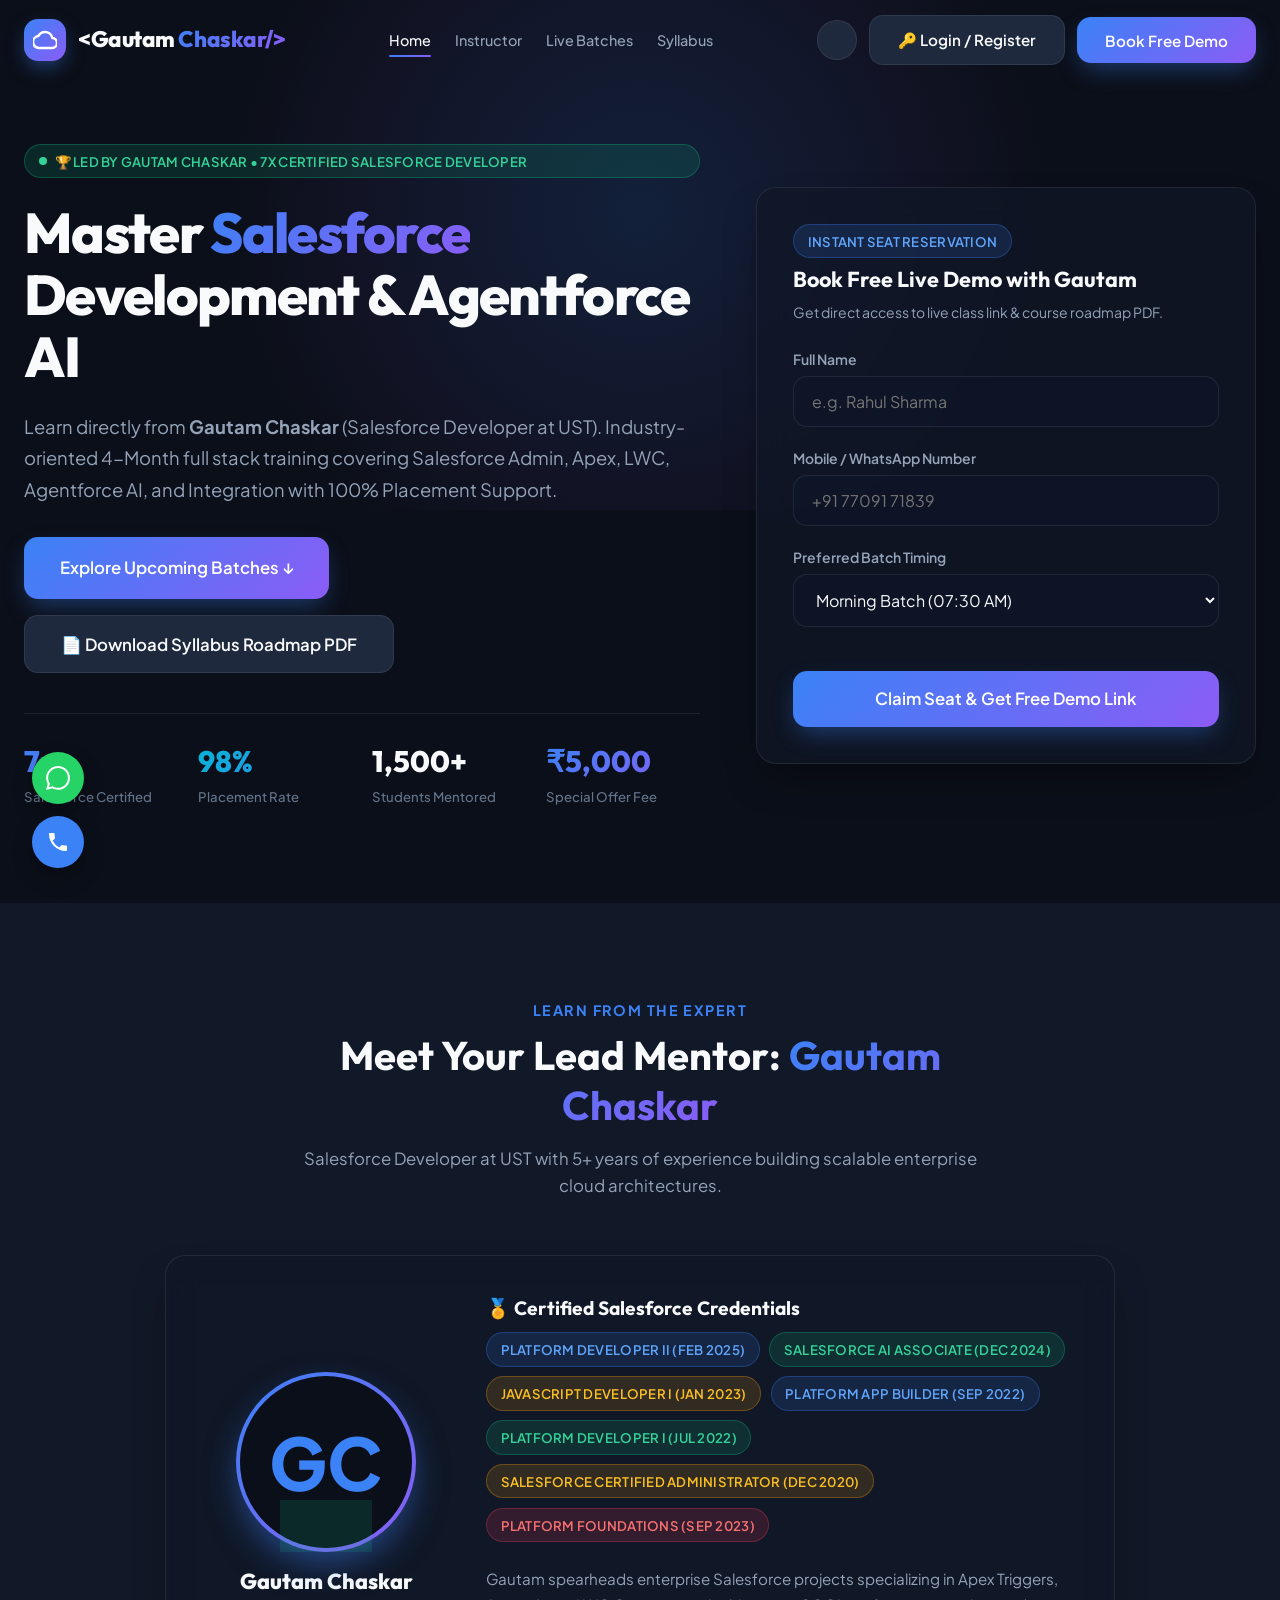
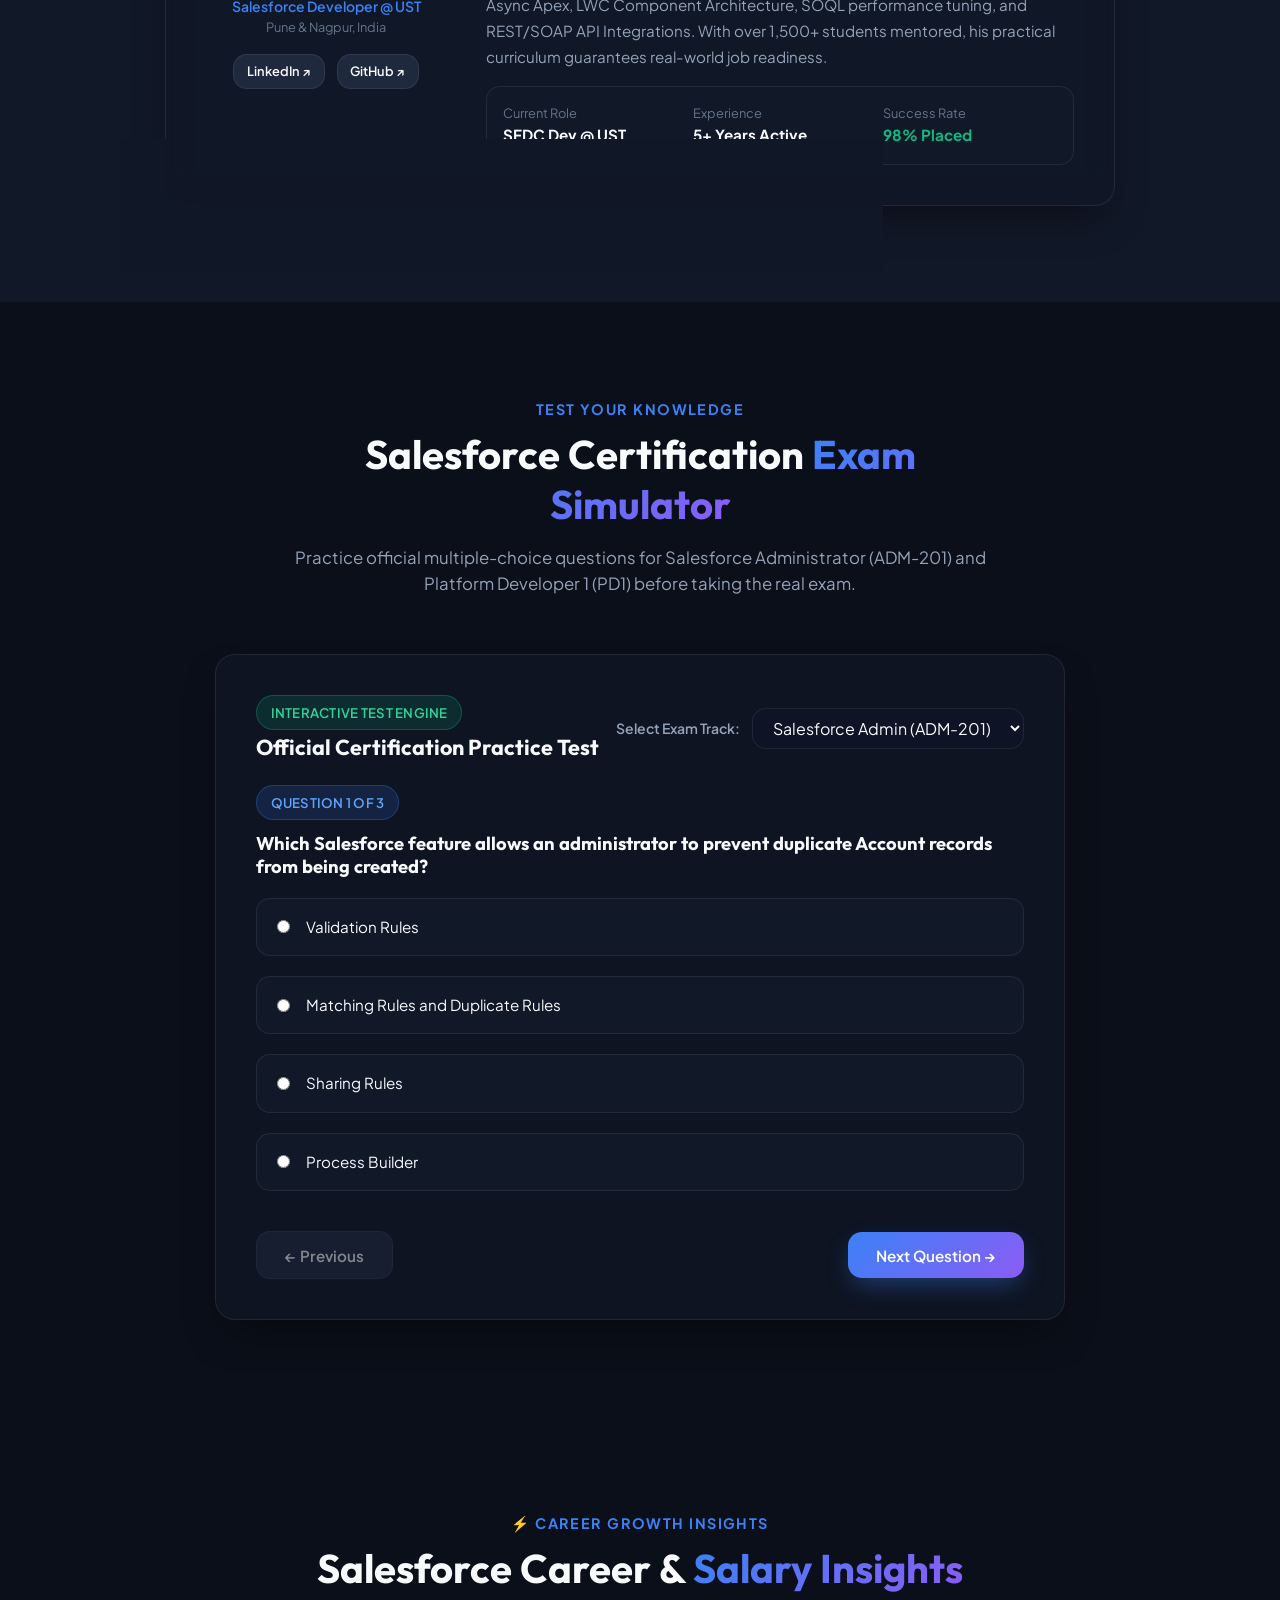
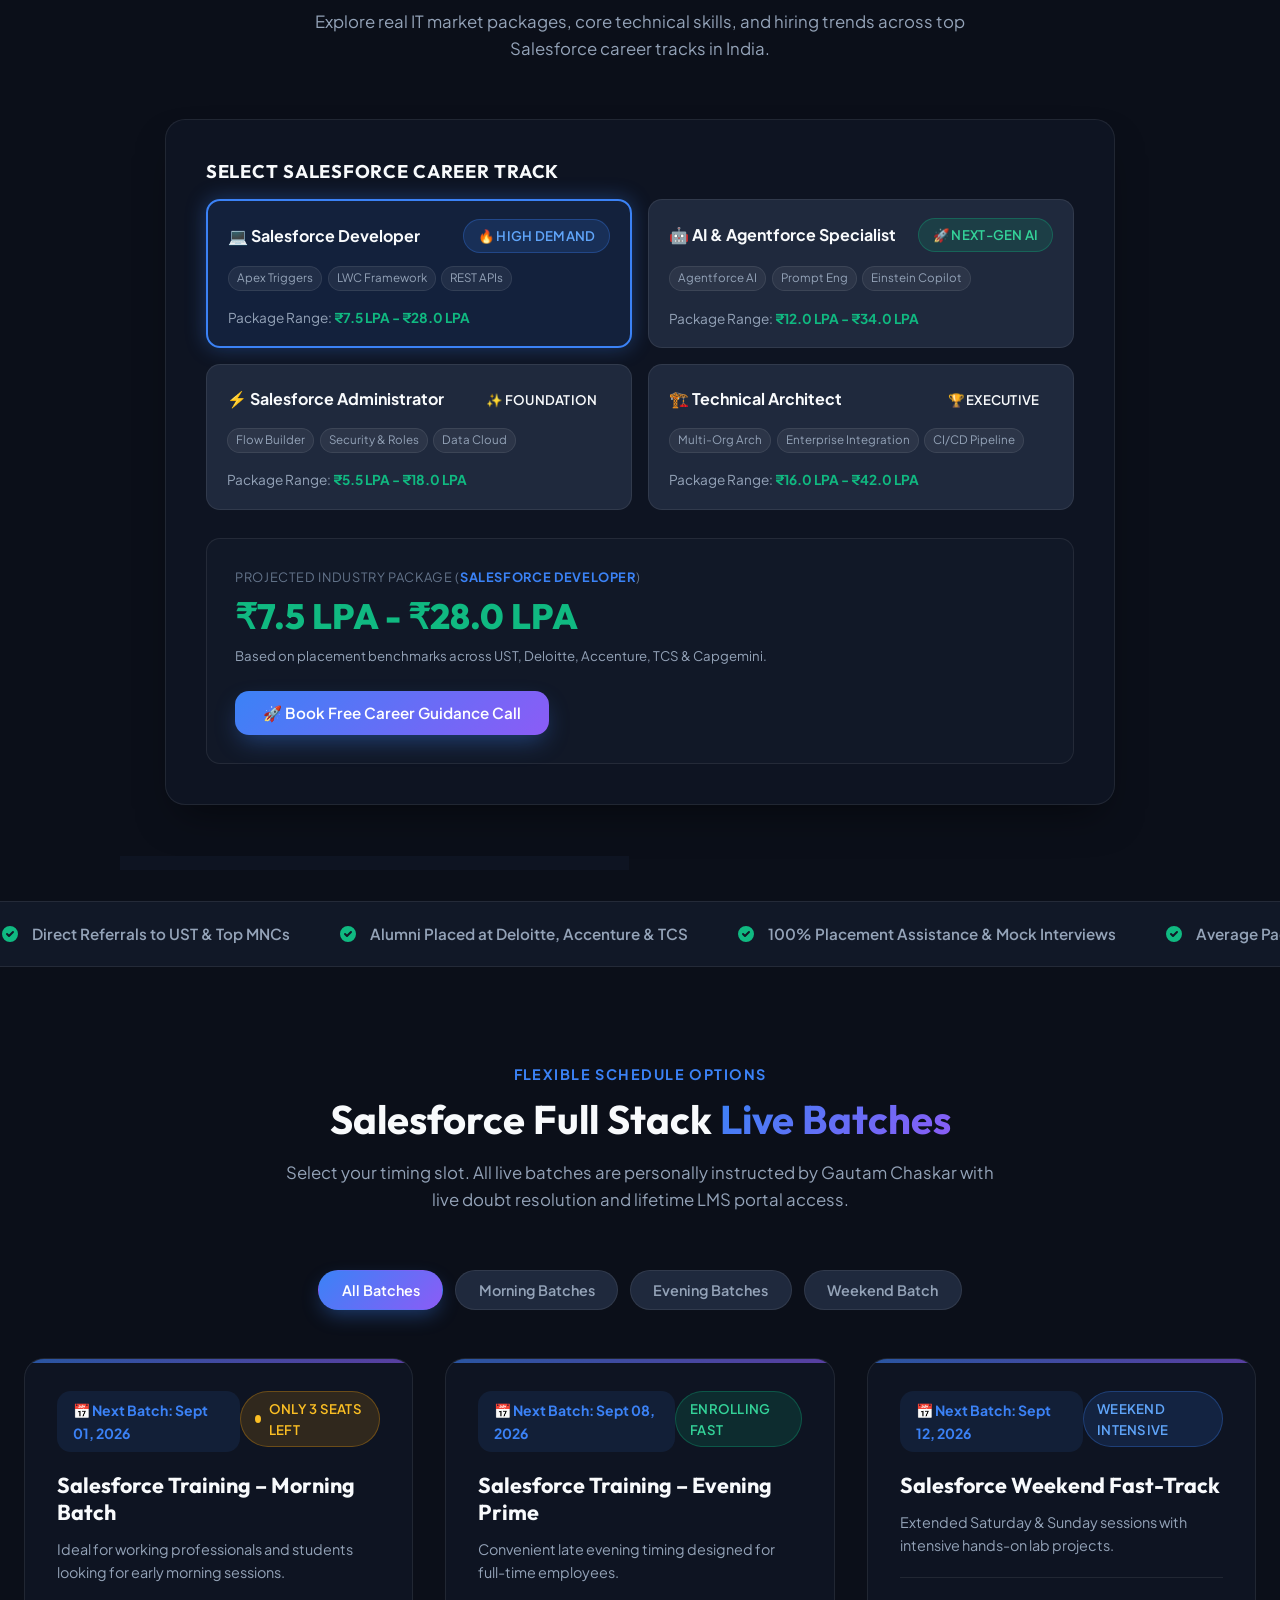
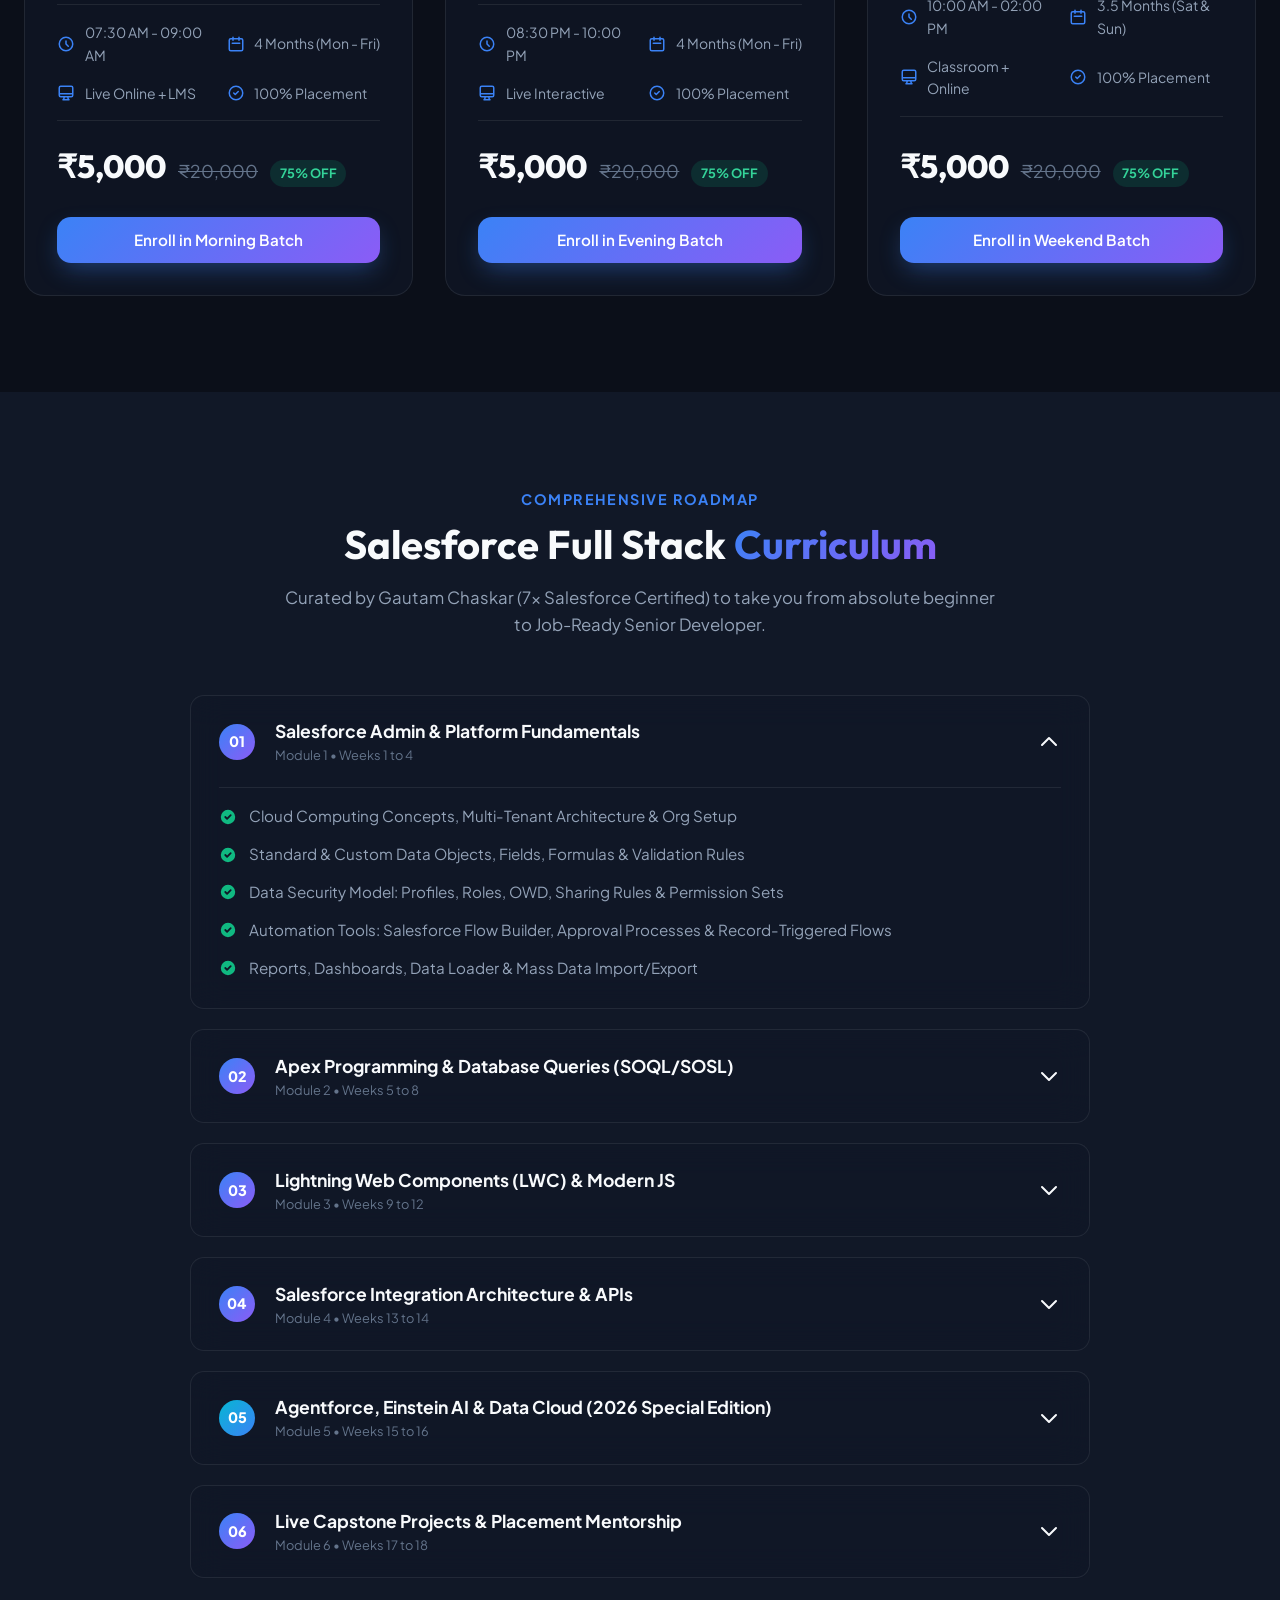
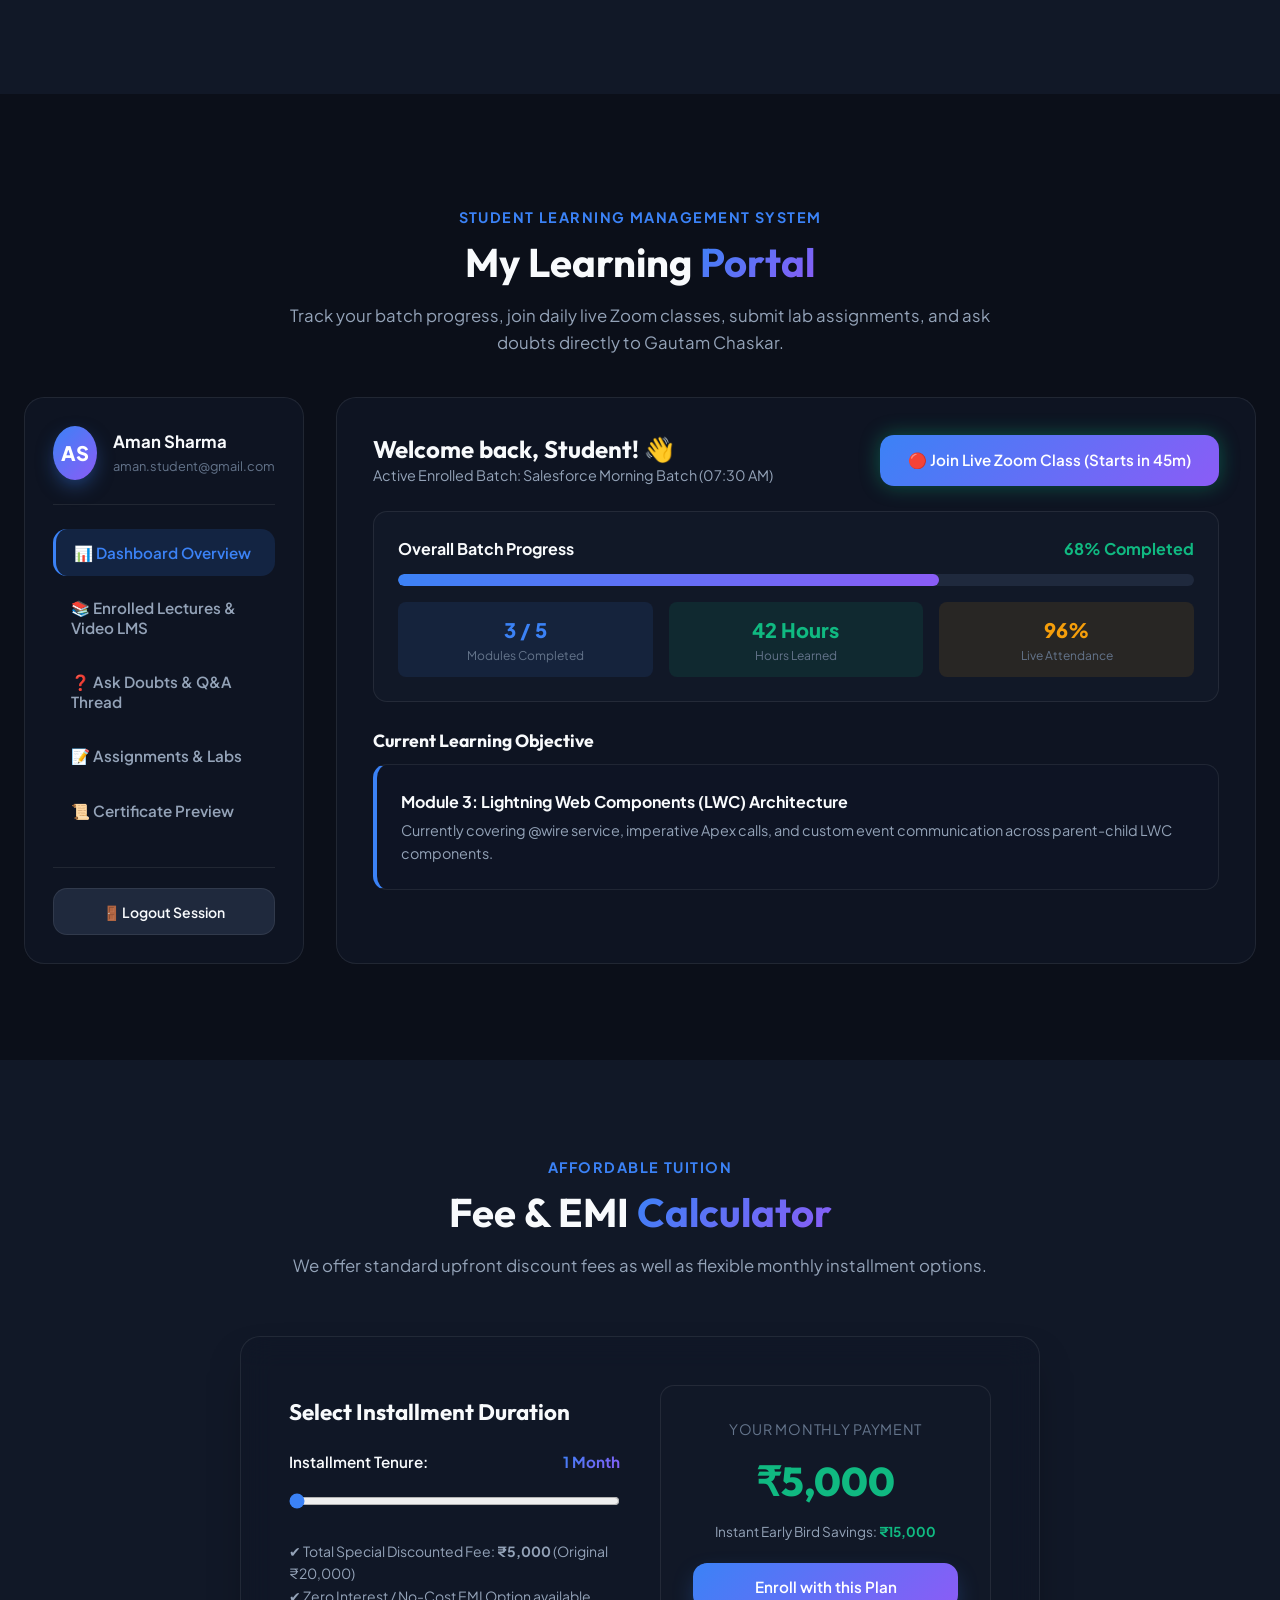
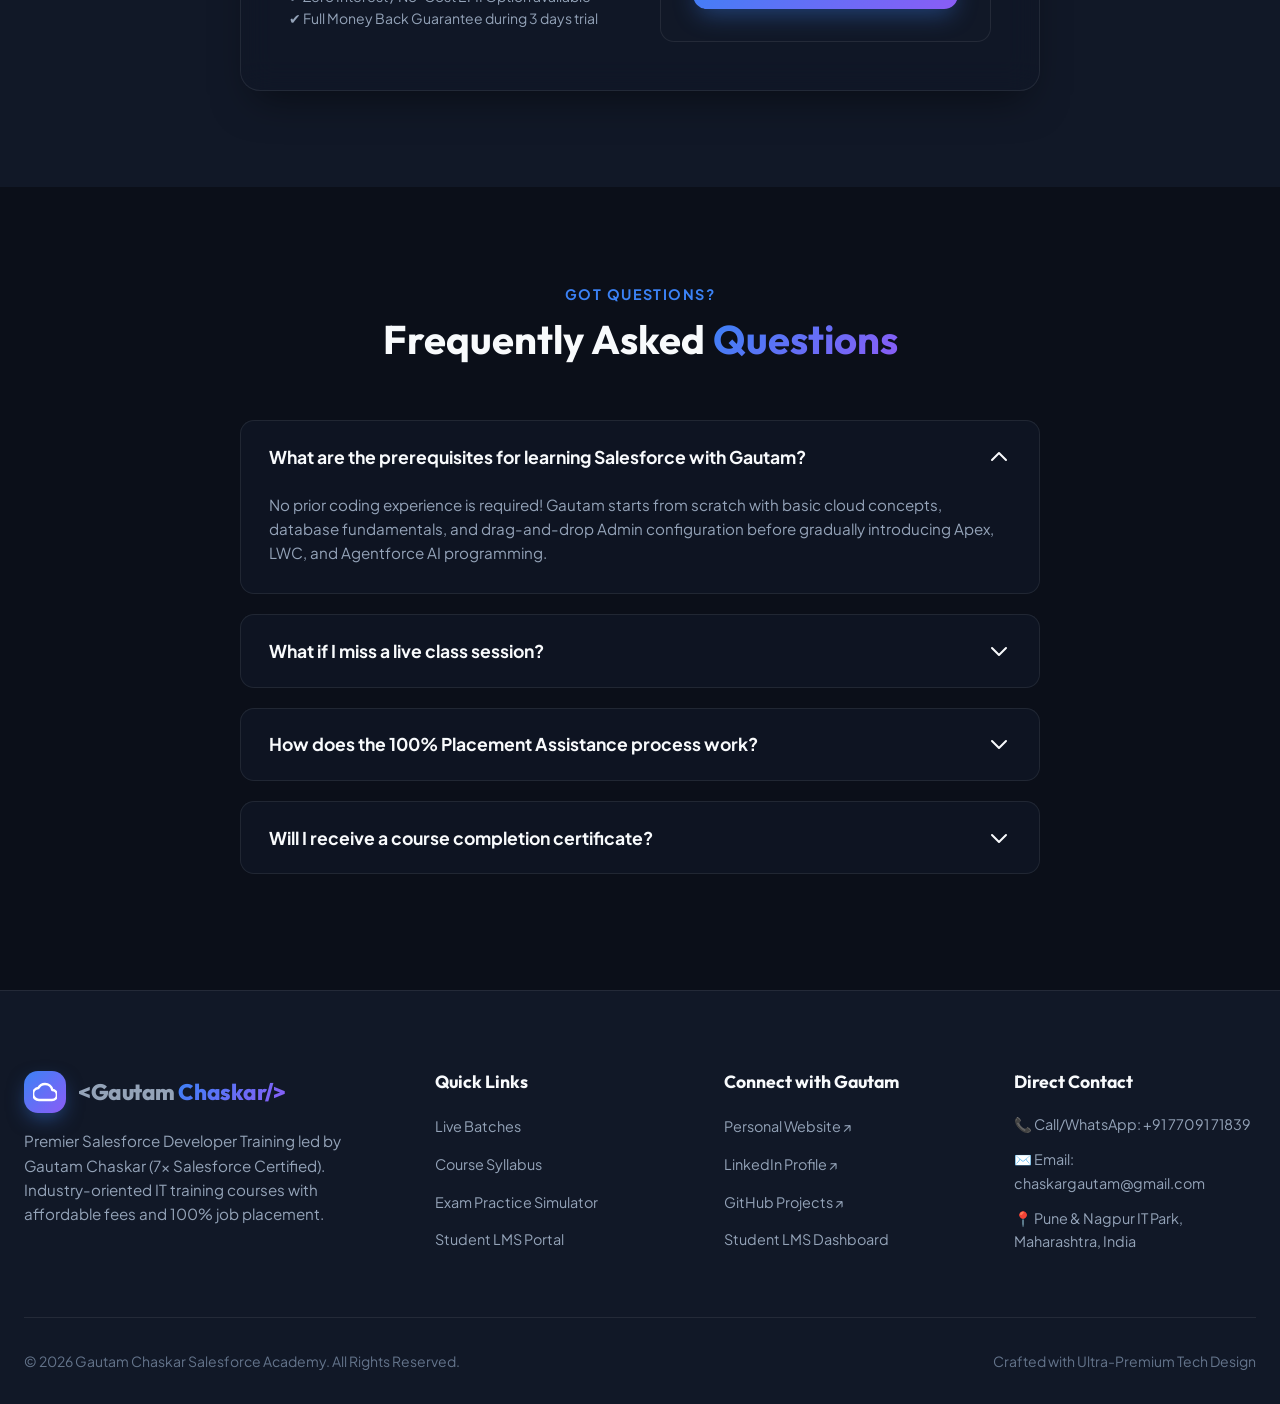
==== index.html @ 6dd235e1 "Refine Career Growth Insights section with technical skill pills and interactive package banner" ====
<!DOCTYPE html>
<html lang="en" data-theme="dark">
<head>
  <meta charset="UTF-8">
  <meta name="viewport" content="width=device-width, initial-scale=1.0">
  
  <!-- SEO Best Practices -->
  <title>Gautam Chaskar Salesforce Academy - 7x Certified Lead Developer Training</title>
  <meta name="description" content="Learn Salesforce Full-Stack Development from Gautam Chaskar, 7x Certified Salesforce Developer & Industry Architect. Live Online Batches in Admin, Apex, LWC, Agentforce AI & Integration with 100% Job Placement.">
  <meta name="keywords" content="Gautam Chaskar, Salesforce Developer, Salesforce Training, Platform Developer II, LWC, Apex, Agentforce, Salesforce AI, Student Portal, Exam Simulator">
  <meta name="author" content="Gautam Chaskar">
  
  <!-- Open Graph -->
  <meta property="og:title" content="Gautam Chaskar Salesforce Academy - 7x Certified Lead Developer Training">
  <meta property="og:description" content="Master Salesforce Admin, Apex, LWC, Agentforce AI & REST APIs under the direct mentorship of 7x Certified Salesforce Developer Gautam Chaskar. Includes Certification Exam Simulator & Code Playground.">
  <meta property="og:type" content="website">

  <!-- Favicon SVG -->
  <link rel="icon" type="image/svg+xml" href="data:image/svg+xml,<svg xmlns='http://www.w3.org/2000/svg' viewBox='0 0 24 24' fill='%2300A1E0'><path d='M19.35 10.04C18.67 6.59 15.64 4 12 4 9.11 4 6.6 5.64 5.35 8.04 2.34 8.36 0 10.91 0 14c0 3.31 2.69 6 6 6h13c2.76 0 5-2.24 5-5 0-2.64-2.05-4.78-4.65-4.96z'/></svg>">

  <!-- Master Stylesheet -->
  <link rel="stylesheet" href="style.css">
</head>
<body>

  <!-- ==========================================================================
       Header Navigation
       ========================================================================== -->
  <header class="navbar">
    <div class="container nav-container">
      <a href="#" class="logo">
        <div class="logo-icon">
          <svg fill="none" stroke="currentColor" viewBox="0 0 24 24" xmlns="http://www.w3.org/2000/svg">
            <path stroke-linecap="round" stroke-linejoin="round" stroke-width="2.5" d="M19.35 10.04C18.67 6.59 15.64 4 12 4 9.11 4 6.6 5.64 5.35 8.04 2.34 8.36 0 10.91 0 14c0 3.31 2.69 6 6 6h13c2.76 0 5-2.24 5-5 0-2.64-2.05-4.78-4.65-4.96z"></path>
          </svg>
        </div>
        <span>&lt;Gautam <span class="text-gradient">Chaskar/&gt;</span></span>
      </a>

      <ul class="nav-links">
        <li><a href="#hero" class="nav-link active">Home</a></li>
        <li><a href="#mentor" class="nav-link">Instructor</a></li>
        <li><a href="#batches" class="nav-link">Live Batches</a></li>
        <li><a href="#curriculum" class="nav-link">Syllabus</a></li>
      </ul>

      <div class="nav-actions">
        <button class="theme-toggle" id="themeToggle" aria-label="Toggle dark/light mode">
          <span id="themeIcon">
            <svg style="width:20px;height:20px" fill="none" stroke="currentColor" viewBox="0 0 24 24">
              <path stroke-linecap="round" stroke-linejoin="round" stroke-width="2" d="M20.354 15.354A9 9 0 018.646 3.646 9.003 9.003 0 0012 21a9.003 9.003 0 008.354-5.646z"></path>
            </svg>
          </span>
        </button>

        <button class="btn btn-secondary" id="authNavBtn" data-open-modal data-target-modal="authModal">
          🔑 Login / Register
        </button>

        <button class="btn btn-primary" data-open-modal data-target-modal="enrollModal" data-batch="Header Demo Inquiry">
          Book Free Demo
        </button>

        <button class="mobile-toggle" id="mobileToggle" aria-label="Toggle Menu">
          ☰
        </button>
      </div>
    </div>
  </header>

  <!-- Mobile Drawer -->
  <div class="mobile-nav-drawer" id="mobileDrawer">
    <a href="#hero" class="nav-link">Home</a>
    <a href="#mentor" class="nav-link">Instructor</a>
    <a href="#batches" class="nav-link">Live Batches</a>
    <a href="#curriculum" class="nav-link">Syllabus</a>
    <button class="btn btn-secondary btn-block" data-open-modal data-target-modal="authModal">
      🔑 Login / Register
    </button>
    <button class="btn btn-primary btn-block" data-open-modal data-target-modal="enrollModal" data-batch="Mobile Inquiry">
      Book Free Demo Class
    </button>
  </div>

  <!-- ==========================================================================
       Hero Section
       ========================================================================== -->
  <section class="hero" id="hero">
    <div class="hero-glow"></div>
    <div class="container hero-grid">
      <div class="hero-content">
        <div class="badge badge-emerald badge-pulse">
          🏆 Led by Gautam Chaskar • 7x Certified Salesforce Developer
        </div>
        
        <h1 class="hero-title">
          Master <span class="text-gradient">Salesforce</span> Development & Agentforce AI
        </h1>
        
        <p class="hero-description">
          Learn directly from <strong>Gautam Chaskar</strong> (Salesforce Developer at UST). Industry-oriented 4-Month full stack training covering Salesforce Admin, Apex, LWC, Agentforce AI, and Integration with 100% Placement Support.
        </p>

        <div style="display:flex; gap:1rem; flex-wrap:wrap; margin-top:0.5rem;">
          <a href="#batches" class="btn btn-primary btn-lg">
            Explore Upcoming Batches ↓
          </a>
          <button class="btn btn-secondary btn-lg" onclick="window.print()">
            📄 Download Syllabus Roadmap PDF
          </button>
        </div>

        <div class="hero-stats">
          <div class="stat-item">
            <span class="stat-number text-gradient">7x</span>
            <span class="stat-label">Salesforce Certified</span>
          </div>
          <div class="stat-item">
            <span class="stat-number text-cyan">98%</span>
            <span class="stat-label">Placement Rate</span>
          </div>
          <div class="stat-item">
            <span class="stat-number">1,500+</span>
            <span class="stat-label">Students Mentored</span>
          </div>
          <div class="stat-item">
            <span class="stat-number text-gradient">₹5,000</span>
            <span class="stat-label">Special Offer Fee</span>
          </div>
        </div>
      </div>

      <!-- Quick Callback Card -->
      <div class="hero-card bg-glass">
        <div class="hero-card-header">
          <span class="badge badge-primary" style="margin-bottom: 0.5rem;">Instant Seat Reservation</span>
          <h3 class="hero-card-title">Book Free Live Demo with Gautam</h3>
          <p style="font-size:0.875rem; color:var(--text-secondary);">
            Get direct access to live class link & course roadmap PDF.
          </p>
        </div>

        <form data-ajax-form>
          <div class="form-group">
            <label class="form-label">Full Name</label>
            <input type="text" class="form-input" placeholder="e.g. Rahul Sharma" required>
          </div>

          <div class="form-group">
            <label class="form-label">Mobile / WhatsApp Number</label>
            <input type="tel" class="form-input" placeholder="+91 77091 71839" required>
          </div>

          <div class="form-group">
            <label class="form-label">Preferred Batch Timing</label>
            <select class="form-select" required>
              <option value="Morning Batch (07:30 AM)">Morning Batch (07:30 AM)</option>
              <option value="Evening Batch (08:30 PM)">Evening Batch (08:30 PM)</option>
              <option value="Weekend Fast-Track">Weekend Fast-Track Batch</option>
            </select>
          </div>

          <button type="submit" class="btn btn-primary btn-block btn-lg" style="margin-top:1.5rem;">
            Claim Seat & Get Free Demo Link
          </button>
        </form>
      </div>
    </div>
  </section>

  <!-- ==========================================================================
       Instructor Highlight Section (Gautam Chaskar)
       ========================================================================== -->
  <section class="section" id="mentor" style="background: var(--bg-secondary);">
    <div class="container">
      <div class="section-header">
        <span class="section-subtitle">Learn From The Expert</span>
        <h2 class="section-title">Meet Your Lead Mentor: <span class="text-gradient">Gautam Chaskar</span></h2>
        <p class="section-description">
          Salesforce Developer at UST with 5+ years of experience building scalable enterprise cloud architectures.
        </p>
      </div>

      <div class="hero-card bg-glass" style="max-width: 950px; margin: 0 auto; padding: 2.5rem;">
        <div style="display: grid; grid-template-columns: 240px 1fr; gap: 2.5rem; align-items: center;">
          <div style="text-align: center;">
            <div style="position: relative; display: inline-block;">
              <div style="width: 180px; height: 180px; border-radius: 50%; background: var(--gradient-primary); padding: 4px; box-shadow: 0 15px 35px -5px rgba(59, 130, 246, 0.5);">
                <div style="width: 100%; height: 100%; border-radius: 50%; background: var(--bg-primary); display: flex; align-items: center; justify-content: center; font-size: 4.5rem; font-weight: 800; color: var(--accent-primary);">
                  GC
                </div>
              </div>
              <span class="badge badge-emerald" style="position: absolute; bottom: 0; left: 50%; transform: translateX(-50%); font-size: 0.75rem;">7x Certified</span>
            </div>

            <h3 style="font-size: 1.35rem; margin-top: 1rem; font-weight: 800;">Gautam Chaskar</h3>
            <p style="font-size: 0.875rem; color: var(--accent-primary); font-weight: 600;">Salesforce Developer @ UST</p>
            <p style="font-size: 0.8rem; color: var(--text-muted);">Pune & Nagpur, India</p>

            <div style="display: flex; gap: 0.75rem; justify-content: center; margin-top: 1rem;">
              <a href="https://www.linkedin.com/in/gautamchaskar" target="_blank" class="btn btn-secondary" style="padding: 0.4rem 0.8rem; font-size: 0.8rem;">
                LinkedIn ↗
              </a>
              <a href="https://github.com/gautamchaskar" target="_blank" class="btn btn-secondary" style="padding: 0.4rem 0.8rem; font-size: 0.8rem;">
                GitHub ↗
              </a>
            </div>
          </div>

          <div>
            <h4 style="font-size: 1.2rem; margin-bottom: 0.75rem; color: var(--text-primary);">🏅 Certified Salesforce Credentials</h4>
            
            <div style="display: flex; flex-wrap: wrap; gap: 0.6rem; margin-bottom: 1.5rem;">
              <span class="badge badge-primary">Platform Developer II (Feb 2025)</span>
              <span class="badge badge-emerald">Salesforce AI Associate (Dec 2024)</span>
              <span class="badge badge-amber">JavaScript Developer I (Jan 2023)</span>
              <span class="badge badge-primary">Platform App Builder (Sep 2022)</span>
              <span class="badge badge-emerald">Platform Developer I (Jul 2022)</span>
              <span class="badge badge-amber">Salesforce Certified Administrator (Dec 2020)</span>
              <span class="badge badge-rose">Platform Foundations (Sep 2023)</span>
            </div>

            <p style="color: var(--text-secondary); font-size: 0.95rem; line-height: 1.7; margin-bottom: 1rem;">
              Gautam spearheads enterprise Salesforce projects specializing in Apex Triggers, Async Apex, LWC Component Architecture, SOQL performance tuning, and REST/SOAP API Integrations. With over 1,500+ students mentored, his practical curriculum guarantees real-world job readiness.
            </p>

            <div style="display: grid; grid-template-columns: repeat(3, 1fr); gap: 1rem; background: var(--bg-secondary); padding: 1rem; border-radius: var(--radius-md); border: 1px solid var(--glass-border);">
              <div>
                <div style="font-size: 0.8rem; color: var(--text-muted);">Current Role</div>
                <div style="font-weight: 700; font-size: 0.95rem;">SFDC Dev @ UST</div>
              </div>
              <div>
                <div style="font-size: 0.8rem; color: var(--text-muted);">Experience</div>
                <div style="font-weight: 700; font-size: 0.95rem;">5+ Years Active</div>
              </div>
              <div>
                <div style="font-size: 0.8rem; color: var(--text-muted);">Success Rate</div>
                <div style="font-weight: 700; font-size: 0.95rem; color: var(--accent-emerald);">98% Placed</div>
              </div>
            </div>
          </div>
        </div>
      </div>
    </div>
  </section>

  <!-- ==========================================================================
       NEW SECTION 1: CERTIFICATION EXAM PRACTICE SIMULATOR
       ========================================================================== -->
  <section class="section" id="exam-simulator">
    <div class="container">
      <div class="section-header">
        <span class="section-subtitle">Test Your Knowledge</span>
        <h2 class="section-title">Salesforce Certification <span class="text-gradient">Exam Simulator</span></h2>
        <p class="section-description">
          Practice official multiple-choice questions for Salesforce Administrator (ADM-201) and Platform Developer 1 (PD1) before taking the real exam.
        </p>
      </div>

      <div class="simulator-card bg-glass">
        <div style="display:flex; justify-content:space-between; align-items:center; margin-bottom:1.5rem; flex-wrap:wrap; gap:1rem;">
          <div>
            <span class="badge badge-emerald">Interactive Test Engine</span>
            <h3 style="font-size:1.35rem; margin-top:0.3rem;">Official Certification Practice Test</h3>
          </div>

          <div style="display:flex; align-items:center; gap:0.75rem;">
            <label style="font-size:0.875rem; font-weight:600; color:var(--text-secondary);">Select Exam Track:</label>
            <select class="form-select" id="quizTypeSelect" style="width:auto; padding:0.5rem 1rem;">
              <option value="admin">Salesforce Admin (ADM-201)</option>
              <option value="pd1">Platform Developer I (PD1)</option>
            </select>
          </div>
        </div>

        <div id="quizQuestionContainer">
          <!-- Rendered via JS -->
        </div>
      </div>
    </div>
  </section>

  <!-- ==========================================================================
       SECTION: SALESFORCE CAREER & SALARY ESTIMATOR
       ========================================================================== -->
  <section class="section" id="salary-calculator">
    <div class="container">
      <div class="section-header">
        <span class="section-subtitle">⚡ Career Growth Insights</span>
        <h2 class="section-title">Salesforce Career & <span class="text-gradient">Salary Insights</span></h2>
        <p class="section-description">
          Explore real IT market packages, core technical skills, and hiring trends across top Salesforce career tracks in India.
        </p>
      </div>

      <div class="salary-card bg-glass">
        <div style="margin-bottom:1.75rem;">
          <h3 style="font-size:1.15rem; margin-bottom:1rem; color:var(--text-primary); text-transform:uppercase; letter-spacing:0.04em;">Select Salesforce Career Track</h3>
          
          <div class="salary-role-grid">
            <div class="salary-role-card active" data-role="developer">
              <div class="role-header">
                <span class="role-title">💻 Salesforce Developer</span>
                <span class="badge badge-primary">🔥 HIGH DEMAND</span>
              </div>
              <div class="role-skill-tags">
                <span class="skill-tag">Apex Triggers</span>
                <span class="skill-tag">LWC Framework</span>
                <span class="skill-tag">REST APIs</span>
              </div>
              <div class="role-range">Package Range: <strong style="color:var(--accent-emerald);">₹7.5 LPA - ₹28.0 LPA</strong></div>
            </div>

            <div class="salary-role-card" data-role="ai">
              <div class="role-header">
                <span class="role-title">🤖 AI & Agentforce Specialist</span>
                <span class="badge badge-emerald">🚀 NEXT-GEN AI</span>
              </div>
              <div class="role-skill-tags">
                <span class="skill-tag">Agentforce AI</span>
                <span class="skill-tag">Prompt Eng</span>
                <span class="skill-tag">Einstein Copilot</span>
              </div>
              <div class="role-range">Package Range: <strong style="color:var(--accent-emerald);">₹12.0 LPA - ₹34.0 LPA</strong></div>
            </div>

            <div class="salary-role-card" data-role="admin">
              <div class="role-header">
                <span class="role-title">⚡ Salesforce Administrator</span>
                <span class="badge badge-secondary">✨ FOUNDATION</span>
              </div>
              <div class="role-skill-tags">
                <span class="skill-tag">Flow Builder</span>
                <span class="skill-tag">Security & Roles</span>
                <span class="skill-tag">Data Cloud</span>
              </div>
              <div class="role-range">Package Range: <strong style="color:var(--accent-emerald);">₹5.5 LPA - ₹18.0 LPA</strong></div>
            </div>

            <div class="salary-role-card" data-role="architect">
              <div class="role-header">
                <span class="role-title">🏗️ Technical Architect</span>
                <span class="badge badge-purple">🏆 EXECUTIVE</span>
              </div>
              <div class="role-skill-tags">
                <span class="skill-tag">Multi-Org Arch</span>
                <span class="skill-tag">Enterprise Integration</span>
                <span class="skill-tag">CI/CD Pipeline</span>
              </div>
              <div class="role-range">Package Range: <strong style="color:var(--accent-emerald);">₹16.0 LPA - ₹42.0 LPA</strong></div>
            </div>
          </div>
        </div>

        <div style="background:var(--bg-secondary); border:1px solid var(--glass-border); border-radius:var(--radius-md); padding:1.75rem; display:flex; align-items:center; justify-content:space-between; flex-wrap:wrap; gap:1.5rem; margin-top:0.5rem;">
          <div>
            <div style="font-size:0.8rem; color:var(--text-muted); text-transform:uppercase; letter-spacing:0.05em; margin-bottom:0.25rem;">
              Projected Industry Package (<span id="projectedRoleTitle" style="color:var(--accent-primary); font-weight:700;">Salesforce Developer</span>)
            </div>
            <div class="calc-result-amount" id="projectedSalary" style="color:var(--accent-emerald); font-size:2.2rem; font-weight:800; line-height:1.2;">
              ₹7.5 LPA - ₹28.0 LPA
            </div>
            <div style="font-size:0.825rem; color:var(--text-secondary); margin-top:0.3rem;">
              Based on placement benchmarks across UST, Deloitte, Accenture, TCS & Capgemini.
            </div>
          </div>

          <div>
            <button class="btn btn-primary" data-open-modal data-target-modal="enrollModal" data-batch="Salary Estimator Consultation" style="padding:0.75rem 1.75rem; font-size:0.95rem;">
              🚀 Book Free Career Guidance Call
            </button>
          </div>
        </div>
      </div>
    </div>
  </section>

  <!-- ==========================================================================
       Hiring Partners / Alumni Ticker
       ========================================================================== -->
  <section class="ticker-section">
    <div class="ticker-wrap">
      <div class="ticker-item">
        <svg style="width:20px;height:20px;" fill="currentColor" viewBox="0 0 20 20"><path fill-rule="evenodd" d="M10 18a8 8 0 100-16 8 8 0 000 16zm3.707-9.293a1 1 0 00-1.414-1.414L9 10.586 7.707 9.293a1 1 0 00-1.414 1.414l2 2a1 1 0 001.414 0l4-4z" clip-rule="evenodd"></path></svg>
        Direct Referrals to UST & Top MNCs
      </div>
      <div class="ticker-item">
        <svg style="width:20px;height:20px;" fill="currentColor" viewBox="0 0 20 20"><path fill-rule="evenodd" d="M10 18a8 8 0 100-16 8 8 0 000 16zm3.707-9.293a1 1 0 00-1.414-1.414L9 10.586 7.707 9.293a1 1 0 00-1.414 1.414l2 2a1 1 0 001.414 0l4-4z" clip-rule="evenodd"></path></svg>
        Alumni Placed at Deloitte, Accenture & TCS
      </div>
      <div class="ticker-item">
        <svg style="width:20px;height:20px;" fill="currentColor" viewBox="0 0 20 20"><path fill-rule="evenodd" d="M10 18a8 8 0 100-16 8 8 0 000 16zm3.707-9.293a1 1 0 00-1.414-1.414L9 10.586 7.707 9.293a1 1 0 00-1.414 1.414l2 2a1 1 0 001.414 0l4-4z" clip-rule="evenodd"></path></svg>
        100% Placement Assistance & Mock Interviews
      </div>
      <div class="ticker-item">
        <svg style="width:20px;height:20px;" fill="currentColor" viewBox="0 0 20 20"><path fill-rule="evenodd" d="M10 18a8 8 0 100-16 8 8 0 000 16zm3.707-9.293a1 1 0 00-1.414-1.414L9 10.586 7.707 9.293a1 1 0 00-1.414 1.414l2 2a1 1 0 001.414 0l4-4z" clip-rule="evenodd"></path></svg>
        Average Package ₹6.5 LPA - ₹14 LPA
      </div>
      <div class="ticker-item">
        <svg style="width:20px;height:20px;" fill="currentColor" viewBox="0 0 20 20"><path fill-rule="evenodd" d="M10 18a8 8 0 100-16 8 8 0 000 16zm3.707-9.293a1 1 0 00-1.414-1.414L9 10.586 7.707 9.293a1 1 0 00-1.414 1.414l2 2a1 1 0 001.414 0l4-4z" clip-rule="evenodd"></path></svg>
        Capgemini & Cognizant Alumni Network
      </div>
      <!-- Duplicate for seamless ticker -->
      <div class="ticker-item">
        <svg style="width:20px;height:20px;" fill="currentColor" viewBox="0 0 20 20"><path fill-rule="evenodd" d="M10 18a8 8 0 100-16 8 8 0 000 16zm3.707-9.293a1 1 0 00-1.414-1.414L9 10.586 7.707 9.293a1 1 0 00-1.414 1.414l2 2a1 1 0 001.414 0l4-4z" clip-rule="evenodd"></path></svg>
        Direct Referrals to UST & Top MNCs
      </div>
    </div>
  </section>

  <!-- ==========================================================================
       Live Batches Section
       ========================================================================== -->
  <section class="section" id="batches">
    <div class="container">
      <div class="section-header">
        <span class="section-subtitle">Flexible Schedule Options</span>
        <h2 class="section-title">Salesforce Full Stack <span class="text-gradient">Live Batches</span></h2>
        <p class="section-description">
          Select your timing slot. All live batches are personally instructed by Gautam Chaskar with live doubt resolution and lifetime LMS portal access.
        </p>
      </div>

      <!-- Filter Tabs -->
      <div class="filter-tabs">
        <button class="tab-btn active" data-filter="all">All Batches</button>
        <button class="tab-btn" data-filter="morning">Morning Batches</button>
        <button class="tab-btn" data-filter="evening">Evening Batches</button>
        <button class="tab-btn" data-filter="weekend">Weekend Batch</button>
      </div>

      <!-- Batches Grid -->
      <div class="batch-grid">
        
        <!-- Card 1 -->
        <div class="batch-card bg-glass" data-category="morning">
          <div>
            <div class="batch-header">
              <div class="batch-date-badge">
                📅 Next Batch: Sept 01, 2026
              </div>
              <span class="badge badge-amber badge-pulse">Only 3 Seats Left</span>
            </div>

            <h3 class="batch-title">Salesforce Training – Morning Batch</h3>
            <p style="font-size:0.9rem; color:var(--text-secondary); margin-bottom:1rem;">
              Ideal for working professionals and students looking for early morning sessions.
            </p>

            <div class="batch-meta">
              <div class="meta-item">
                <svg style="width:18px;height:18px" fill="none" stroke="currentColor" viewBox="0 0 24 24"><path stroke-linecap="round" stroke-linejoin="round" stroke-width="2" d="M12 8v4l3 3m6-3a9 9 0 11-18 0 9 9 0 0118 0z"></path></svg>
                07:30 AM - 09:00 AM
              </div>
              <div class="meta-item">
                <svg style="width:18px;height:18px" fill="none" stroke="currentColor" viewBox="0 0 24 24"><path stroke-linecap="round" stroke-linejoin="round" stroke-width="2" d="M8 7V3m8 4V3m-9 8h10M5 21h14a2 2 0 002-2V7a2 2 0 00-2-2H5a2 2 0 00-2 2v12a2 2 0 002 2z"></path></svg>
                4 Months (Mon - Fri)
              </div>
              <div class="meta-item">
                <svg style="width:18px;height:18px" fill="none" stroke="currentColor" viewBox="0 0 24 24"><path stroke-linecap="round" stroke-linejoin="round" stroke-width="2" d="M9.75 17L9 20l-1 1h8l-1-1-.75-3M3 13h18M5 17h14a2 2 0 002-2V5a2 2 0 00-2-2H5a2 2 0 00-2 2v10a2 2 0 002 2z"></path></svg>
                Live Online + LMS
              </div>
              <div class="meta-item">
                <svg style="width:18px;height:18px" fill="none" stroke="currentColor" viewBox="0 0 24 24"><path stroke-linecap="round" stroke-linejoin="round" stroke-width="2" d="M9 12l2 2 4-4m6 2a9 9 0 11-18 0 9 9 0 0118 0z"></path></svg>
                100% Placement
              </div>
            </div>
          </div>

          <div>
            <div class="batch-pricing">
              <span class="price-current">₹5,000</span>
              <span class="price-original">₹20,000</span>
              <span class="price-discount">75% OFF</span>
            </div>

            <button class="btn btn-primary btn-block" data-open-modal data-target-modal="enrollModal" data-batch="Morning Batch (07:30 AM)">
              Enroll in Morning Batch
            </button>
          </div>
        </div>

        <!-- Card 2 -->
        <div class="batch-card bg-glass" data-category="evening">
          <div>
            <div class="batch-header">
              <div class="batch-date-badge">
                📅 Next Batch: Sept 08, 2026
              </div>
              <span class="badge badge-emerald">Enrolling Fast</span>
            </div>

            <h3 class="batch-title">Salesforce Training – Evening Prime</h3>
            <p style="font-size:0.9rem; color:var(--text-secondary); margin-bottom:1rem;">
              Convenient late evening timing designed for full-time employees.
            </p>

            <div class="batch-meta">
              <div class="meta-item">
                <svg style="width:18px;height:18px" fill="none" stroke="currentColor" viewBox="0 0 24 24"><path stroke-linecap="round" stroke-linejoin="round" stroke-width="2" d="M12 8v4l3 3m6-3a9 9 0 11-18 0 9 9 0 0118 0z"></path></svg>
                08:30 PM - 10:00 PM
              </div>
              <div class="meta-item">
                <svg style="width:18px;height:18px" fill="none" stroke="currentColor" viewBox="0 0 24 24"><path stroke-linecap="round" stroke-linejoin="round" stroke-width="2" d="M8 7V3m8 4V3m-9 8h10M5 21h14a2 2 0 002-2V7a2 2 0 00-2-2H5a2 2 0 00-2 2v12a2 2 0 002 2z"></path></svg>
                4 Months (Mon - Fri)
              </div>
              <div class="meta-item">
                <svg style="width:18px;height:18px" fill="none" stroke="currentColor" viewBox="0 0 24 24"><path stroke-linecap="round" stroke-linejoin="round" stroke-width="2" d="M9.75 17L9 20l-1 1h8l-1-1-.75-3M3 13h18M5 17h14a2 2 0 002-2V5a2 2 0 00-2-2H5a2 2 0 00-2 2v10a2 2 0 002 2z"></path></svg>
                Live Interactive
              </div>
              <div class="meta-item">
                <svg style="width:18px;height:18px" fill="none" stroke="currentColor" viewBox="0 0 24 24"><path stroke-linecap="round" stroke-linejoin="round" stroke-width="2" d="M9 12l2 2 4-4m6 2a9 9 0 11-18 0 9 9 0 0118 0z"></path></svg>
                100% Placement
              </div>
            </div>
          </div>

          <div>
            <div class="batch-pricing">
              <span class="price-current">₹5,000</span>
              <span class="price-original">₹20,000</span>
              <span class="price-discount">75% OFF</span>
            </div>

            <button class="btn btn-primary btn-block" data-open-modal data-target-modal="enrollModal" data-batch="Evening Batch (08:30 PM)">
              Enroll in Evening Batch
            </button>
          </div>
        </div>

        <!-- Card 3 -->
        <div class="batch-card bg-glass" data-category="weekend">
          <div>
            <div class="batch-header">
              <div class="batch-date-badge">
                📅 Next Batch: Sept 12, 2026
              </div>
              <span class="badge badge-primary">Weekend Intensive</span>
            </div>

            <h3 class="batch-title">Salesforce Weekend Fast-Track</h3>
            <p style="font-size:0.9rem; color:var(--text-secondary); margin-bottom:1rem;">
              Extended Saturday & Sunday sessions with intensive hands-on lab projects.
            </p>

            <div class="batch-meta">
              <div class="meta-item">
                <svg style="width:18px;height:18px" fill="none" stroke="currentColor" viewBox="0 0 24 24"><path stroke-linecap="round" stroke-linejoin="round" stroke-width="2" d="M12 8v4l3 3m6-3a9 9 0 11-18 0 9 9 0 0118 0z"></path></svg>
                10:00 AM - 02:00 PM
              </div>
              <div class="meta-item">
                <svg style="width:18px;height:18px" fill="none" stroke="currentColor" viewBox="0 0 24 24"><path stroke-linecap="round" stroke-linejoin="round" stroke-width="2" d="M8 7V3m8 4V3m-9 8h10M5 21h14a2 2 0 002-2V7a2 2 0 00-2-2H5a2 2 0 00-2 2v12a2 2 0 002 2z"></path></svg>
                3.5 Months (Sat & Sun)
              </div>
              <div class="meta-item">
                <svg style="width:18px;height:18px" fill="none" stroke="currentColor" viewBox="0 0 24 24"><path stroke-linecap="round" stroke-linejoin="round" stroke-width="2" d="M9.75 17L9 20l-1 1h8l-1-1-.75-3M3 13h18M5 17h14a2 2 0 002-2V5a2 2 0 00-2-2H5a2 2 0 00-2 2v10a2 2 0 002 2z"></path></svg>
                Classroom + Online
              </div>
              <div class="meta-item">
                <svg style="width:18px;height:18px" fill="none" stroke="currentColor" viewBox="0 0 24 24"><path stroke-linecap="round" stroke-linejoin="round" stroke-width="2" d="M9 12l2 2 4-4m6 2a9 9 0 11-18 0 9 9 0 0118 0z"></path></svg>
                100% Placement
              </div>
            </div>
          </div>

          <div>
            <div class="batch-pricing">
              <span class="price-current">₹5,000</span>
              <span class="price-original">₹20,000</span>
              <span class="price-discount">75% OFF</span>
            </div>

            <button class="btn btn-primary btn-block" data-open-modal data-target-modal="enrollModal" data-batch="Weekend Batch (Sat-Sun)">
              Enroll in Weekend Batch
            </button>
          </div>
        </div>

      </div>
    </div>
  </section>

  <!-- ==========================================================================
       Curriculum / Syllabus Section
       ========================================================================== -->
  <section class="section" id="curriculum" style="background:var(--bg-secondary);">
    <div class="container">
      <div class="section-header">
        <span class="section-subtitle">Comprehensive Roadmap</span>
        <h2 class="section-title">Salesforce Full Stack <span class="text-gradient">Curriculum</span></h2>
        <p class="section-description">
          Curated by Gautam Chaskar (7x Salesforce Certified) to take you from absolute beginner to Job-Ready Senior Developer.
        </p>
      </div>

      <div class="curriculum-container">
        
        <!-- Module 1 -->
        <div class="accordion-item bg-glass active">
          <div class="accordion-header">
            <div class="accordion-header-left">
              <div class="module-number">01</div>
              <div>
                Salesforce Admin & Platform Fundamentals
                <div style="font-size:0.8rem; color:var(--text-muted); font-weight:400;">Module 1 • Weeks 1 to 4</div>
              </div>
            </div>
            <svg class="accordion-icon" fill="none" stroke="currentColor" viewBox="0 0 24 24"><path stroke-linecap="round" stroke-linejoin="round" stroke-width="2" d="M19 9l-7 7-7-7"></path></svg>
          </div>
          <div class="accordion-body">
            <ul class="topic-list">
              <li class="topic-item">
                <svg style="width:18px;height:18px" fill="currentColor" viewBox="0 0 20 20"><path fill-rule="evenodd" d="M10 18a8 8 0 100-16 8 8 0 000 16zm3.707-9.293a1 1 0 00-1.414-1.414L9 10.586 7.707 9.293a1 1 0 00-1.414 1.414l2 2a1 1 0 001.414 0l4-4z" clip-rule="evenodd"></path></svg>
                Cloud Computing Concepts, Multi-Tenant Architecture & Org Setup
              </li>
              <li class="topic-item">
                <svg style="width:18px;height:18px" fill="currentColor" viewBox="0 0 20 20"><path fill-rule="evenodd" d="M10 18a8 8 0 100-16 8 8 0 000 16zm3.707-9.293a1 1 0 00-1.414-1.414L9 10.586 7.707 9.293a1 1 0 00-1.414 1.414l2 2a1 1 0 001.414 0l4-4z" clip-rule="evenodd"></path></svg>
                Standard & Custom Data Objects, Fields, Formulas & Validation Rules
              </li>
              <li class="topic-item">
                <svg style="width:18px;height:18px" fill="currentColor" viewBox="0 0 20 20"><path fill-rule="evenodd" d="M10 18a8 8 0 100-16 8 8 0 000 16zm3.707-9.293a1 1 0 00-1.414-1.414L9 10.586 7.707 9.293a1 1 0 00-1.414 1.414l2 2a1 1 0 001.414 0l4-4z" clip-rule="evenodd"></path></svg>
                Data Security Model: Profiles, Roles, OWD, Sharing Rules & Permission Sets
              </li>
              <li class="topic-item">
                <svg style="width:18px;height:18px" fill="currentColor" viewBox="0 0 20 20"><path fill-rule="evenodd" d="M10 18a8 8 0 100-16 8 8 0 000 16zm3.707-9.293a1 1 0 00-1.414-1.414L9 10.586 7.707 9.293a1 1 0 00-1.414 1.414l2 2a1 1 0 001.414 0l4-4z" clip-rule="evenodd"></path></svg>
                Automation Tools: Salesforce Flow Builder, Approval Processes & Record-Triggered Flows
              </li>
              <li class="topic-item">
                <svg style="width:18px;height:18px" fill="currentColor" viewBox="0 0 20 20"><path fill-rule="evenodd" d="M10 18a8 8 0 100-16 8 8 0 000 16zm3.707-9.293a1 1 0 00-1.414-1.414L9 10.586 7.707 9.293a1 1 0 00-1.414 1.414l2 2a1 1 0 001.414 0l4-4z" clip-rule="evenodd"></path></svg>
                Reports, Dashboards, Data Loader & Mass Data Import/Export
              </li>
            </ul>
          </div>
        </div>

        <!-- Module 2 -->
        <div class="accordion-item bg-glass">
          <div class="accordion-header">
            <div class="accordion-header-left">
              <div class="module-number">02</div>
              <div>
                Apex Programming & Database Queries (SOQL/SOSL)
                <div style="font-size:0.8rem; color:var(--text-muted); font-weight:400;">Module 2 • Weeks 5 to 8</div>
              </div>
            </div>
            <svg class="accordion-icon" fill="none" stroke="currentColor" viewBox="0 0 24 24"><path stroke-linecap="round" stroke-linejoin="round" stroke-width="2" d="M19 9l-7 7-7-7"></path></svg>
          </div>
          <div class="accordion-body">
            <ul class="topic-list">
              <li class="topic-item">
                <svg style="width:18px;height:18px" fill="currentColor" viewBox="0 0 20 20"><path fill-rule="evenodd" d="M10 18a8 8 0 100-16 8 8 0 000 16zm3.707-9.293a1 1 0 00-1.414-1.414L9 10.586 7.707 9.293a1 1 0 00-1.414 1.414l2 2a1 1 0 001.414 0l4-4z" clip-rule="evenodd"></path></svg>
                Apex Language Fundamentals, OOPs Principles, Collections (Lists, Sets, Maps)
              </li>
              <li class="topic-item">
                <svg style="width:18px;height:18px" fill="currentColor" viewBox="0 0 20 20"><path fill-rule="evenodd" d="M10 18a8 8 0 100-16 8 8 0 000 16zm3.707-9.293a1 1 0 00-1.414-1.414L9 10.586 7.707 9.293a1 1 0 00-1.414 1.414l2 2a1 1 0 001.414 0l4-4z" clip-rule="evenodd"></path></svg>
                Apex Triggers & Trigger Framework Architecture (before/after events, context variables)
              </li>
              <li class="topic-item">
                <svg style="width:18px;height:18px" fill="currentColor" viewBox="0 0 20 20"><path fill-rule="evenodd" d="M10 18a8 8 0 100-16 8 8 0 000 16zm3.707-9.293a1 1 0 00-1.414-1.414L9 10.586 7.707 9.293a1 1 0 00-1.414 1.414l2 2a1 1 0 001.414 0l4-4z" clip-rule="evenodd"></path></svg>
                Governor Limits Optimization, SOQL & SOSL Queries with Dynamic Apex
              </li>
              <li class="topic-item">
                <svg style="width:18px;height:18px" fill="currentColor" viewBox="0 0 20 20"><path fill-rule="evenodd" d="M10 18a8 8 0 100-16 8 8 0 000 16zm3.707-9.293a1 1 0 00-1.414-1.414L9 10.586 7.707 9.293a1 1 0 00-1.414 1.414l2 2a1 1 0 001.414 0l4-4z" clip-rule="evenodd"></path></svg>
                Asynchronous Apex: Batch Apex, Queueable Apex, Scheduled Apex & Future Methods
              </li>
              <li class="topic-item">
                <svg style="width:18px;height:18px" fill="currentColor" viewBox="0 0 20 20"><path fill-rule="evenodd" d="M10 18a8 8 0 100-16 8 8 0 000 16zm3.707-9.293a1 1 0 00-1.414-1.414L9 10.586 7.707 9.293a1 1 0 00-1.414 1.414l2 2a1 1 0 001.414 0l4-4z" clip-rule="evenodd"></path></svg>
                Apex Unit Testing Framework & Achieving 90%+ Code Coverage
              </li>
            </ul>
          </div>
        </div>

        <!-- Module 3 -->
        <div class="accordion-item bg-glass">
          <div class="accordion-header">
            <div class="accordion-header-left">
              <div class="module-number">03</div>
              <div>
                Lightning Web Components (LWC) & Modern JS
                <div style="font-size:0.8rem; color:var(--text-muted); font-weight:400;">Module 3 • Weeks 9 to 12</div>
              </div>
            </div>
            <svg class="accordion-icon" fill="none" stroke="currentColor" viewBox="0 0 24 24"><path stroke-linecap="round" stroke-linejoin="round" stroke-width="2" d="M19 9l-7 7-7-7"></path></svg>
          </div>
          <div class="accordion-body">
            <ul class="topic-list">
              <li class="topic-item">
                <svg style="width:18px;height:18px" fill="currentColor" viewBox="0 0 20 20"><path fill-rule="evenodd" d="M10 18a8 8 0 100-16 8 8 0 000 16zm3.707-9.293a1 1 0 00-1.414-1.414L9 10.586 7.707 9.293a1 1 0 00-1.414 1.414l2 2a1 1 0 001.414 0l4-4z" clip-rule="evenodd"></path></svg>
                Modern JavaScript (ES6+ Arrow Functions, Promises, Async/Await, Destructuring)
              </li>
              <li class="topic-item">
                <svg style="width:18px;height:18px" fill="currentColor" viewBox="0 0 20 20"><path fill-rule="evenodd" d="M10 18a8 8 0 100-16 8 8 0 000 16zm3.707-9.293a1 1 0 00-1.414-1.414L9 10.586 7.707 9.293a1 1 0 00-1.414 1.414l2 2a1 1 0 001.414 0l4-4z" clip-rule="evenodd"></path></svg>
                LWC Component Architecture, Shadow DOM & Component Lifecycle Hooks
              </li>
              <li class="topic-item">
                <svg style="width:18px;height:18px" fill="currentColor" viewBox="0 0 20 20"><path fill-rule="evenodd" d="M10 18a8 8 0 100-16 8 8 0 000 16zm3.707-9.293a1 1 0 00-1.414-1.414L9 10.586 7.707 9.293a1 1 0 00-1.414 1.414l2 2a1 1 0 001.414 0l4-4z" clip-rule="evenodd"></path></svg>
                Data Binding, Reactive Properties (@api, @track, @wire service)
              </li>
              <li class="topic-item">
                <svg style="width:18px;height:18px" fill="currentColor" viewBox="0 0 20 20"><path fill-rule="evenodd" d="M10 18a8 8 0 100-16 8 8 0 000 16zm3.707-9.293a1 1 0 00-1.414-1.414L9 10.586 7.707 9.293a1 1 0 00-1.414 1.414l2 2a1 1 0 001.414 0l4-4z" clip-rule="evenodd"></path></svg>
                Component Communication (Custom Events, Lightning Message Service LMS)
              </li>
              <li class="topic-item">
                <svg style="width:18px;height:18px" fill="currentColor" viewBox="0 0 20 20"><path fill-rule="evenodd" d="M10 18a8 8 0 100-16 8 8 0 000 16zm3.707-9.293a1 1 0 00-1.414-1.414L9 10.586 7.707 9.293a1 1 0 00-1.414 1.414l2 2a1 1 0 001.414 0l4-4z" clip-rule="evenodd"></path></svg>
                Calling Imperative Apex from LWC & Handling Server Response
              </li>
            </ul>
          </div>
        </div>

        <!-- Module 4 -->
        <div class="accordion-item bg-glass">
          <div class="accordion-header">
            <div class="accordion-header-left">
              <div class="module-number">04</div>
              <div>
                Salesforce Integration Architecture & APIs
                <div style="font-size:0.8rem; color:var(--text-muted); font-weight:400;">Module 4 • Weeks 13 to 14</div>
              </div>
            </div>
            <svg class="accordion-icon" fill="none" stroke="currentColor" viewBox="0 0 24 24"><path stroke-linecap="round" stroke-linejoin="round" stroke-width="2" d="M19 9l-7 7-7-7"></path></svg>
          </div>
          <div class="accordion-body">
            <ul class="topic-list">
              <li class="topic-item">
                <svg style="width:18px;height:18px" fill="currentColor" viewBox="0 0 20 20"><path fill-rule="evenodd" d="M10 18a8 8 0 100-16 8 8 0 000 16zm3.707-9.293a1 1 0 00-1.414-1.414L9 10.586 7.707 9.293a1 1 0 00-1.414 1.414l2 2a1 1 0 001.414 0l4-4z" clip-rule="evenodd"></path></svg>
                REST & SOAP Web Services Architecture in Salesforce
              </li>
              <li class="topic-item">
                <svg style="width:18px;height:18px" fill="currentColor" viewBox="0 0 20 20"><path fill-rule="evenodd" d="M10 18a8 8 0 100-16 8 8 0 000 16zm3.707-9.293a1 1 0 00-1.414-1.414L9 10.586 7.707 9.293a1 1 0 00-1.414 1.414l2 2a1 1 0 001.414 0l4-4z" clip-rule="evenodd"></path></svg>
                Exposing Custom REST APIs in Apex (@RestResource, @HttpGet, @HttpPost)
              </li>
              <li class="topic-item">
                <svg style="width:18px;height:18px" fill="currentColor" viewBox="0 0 20 20"><path fill-rule="evenodd" d="M10 18a8 8 0 100-16 8 8 0 000 16zm3.707-9.293a1 1 0 00-1.414-1.414L9 10.586 7.707 9.293a1 1 0 00-1.414 1.414l2 2a1 1 0 001.414 0l4-4z" clip-rule="evenodd"></path></svg>
                Outbound HTTP Callouts to External Payment & Weather APIs
              </li>
              <li class="topic-item">
                <svg style="width:18px;height:18px" fill="currentColor" viewBox="0 0 20 20"><path fill-rule="evenodd" d="M10 18a8 8 0 100-16 8 8 0 000 16zm3.707-9.293a1 1 0 00-1.414-1.414L9 10.586 7.707 9.293a1 1 0 00-1.414 1.414l2 2a1 1 0 001.414 0l4-4z" clip-rule="evenodd"></path></svg>
                OAuth 2.0 Authentication Flows & Connected App Configuration
              </li>
            </ul>
          </div>
        </div>

        <!-- NEW Module 5: AGENTFORCE & AI -->
        <div class="accordion-item bg-glass">
          <div class="accordion-header">
            <div class="accordion-header-left">
              <div class="module-number" style="background:var(--gradient-cyan);">05</div>
              <div>
                Agentforce, Einstein AI & Data Cloud (2026 Special Edition)
                <div style="font-size:0.8rem; color:var(--text-muted); font-weight:400;">Module 5 • Weeks 15 to 16</div>
              </div>
            </div>
            <svg class="accordion-icon" fill="none" stroke="currentColor" viewBox="0 0 24 24"><path stroke-linecap="round" stroke-linejoin="round" stroke-width="2" d="M19 9l-7 7-7-7"></path></svg>
          </div>
          <div class="accordion-body">
            <ul class="topic-list">
              <li class="topic-item">
                <svg style="width:18px;height:18px" fill="currentColor" viewBox="0 0 20 20"><path fill-rule="evenodd" d="M10 18a8 8 0 100-16 8 8 0 000 16zm3.707-9.293a1 1 0 00-1.414-1.414L9 10.586 7.707 9.293a1 1 0 00-1.414 1.414l2 2a1 1 0 001.414 0l4-4z" clip-rule="evenodd"></path></svg>
                Agentforce Autonomous AI Agents & Custom Action Setup
              </li>
              <li class="topic-item">
                <svg style="width:18px;height:18px" fill="currentColor" viewBox="0 0 20 20"><path fill-rule="evenodd" d="M10 18a8 8 0 100-16 8 8 0 000 16zm3.707-9.293a1 1 0 00-1.414-1.414L9 10.586 7.707 9.293a1 1 0 00-1.414 1.414l2 2a1 1 0 001.414 0l4-4z" clip-rule="evenodd"></path></svg>
                Salesforce Prompt Builder & Grounding AI Models with CRM Data
              </li>
              <li class="topic-item">
                <svg style="width:18px;height:18px" fill="currentColor" viewBox="0 0 20 20"><path fill-rule="evenodd" d="M10 18a8 8 0 100-16 8 8 0 000 16zm3.707-9.293a1 1 0 00-1.414-1.414L9 10.586 7.707 9.293a1 1 0 00-1.414 1.414l2 2a1 1 0 001.414 0l4-4z" clip-rule="evenodd"></path></svg>
                Data Cloud Vector Search & RAG (Retrieval-Augmented Generation) Architecture
              </li>
            </ul>
          </div>
        </div>

        <!-- Module 6 -->
        <div class="accordion-item bg-glass">
          <div class="accordion-header">
            <div class="accordion-header-left">
              <div class="module-number">06</div>
              <div>
                Live Capstone Projects & Placement Mentorship
                <div style="font-size:0.8rem; color:var(--text-muted); font-weight:400;">Module 6 • Weeks 17 to 18</div>
              </div>
            </div>
            <svg class="accordion-icon" fill="none" stroke="currentColor" viewBox="0 0 24 24"><path stroke-linecap="round" stroke-linejoin="round" stroke-width="2" d="M19 9l-7 7-7-7"></path></svg>
          </div>
          <div class="accordion-body">
            <ul class="topic-list">
              <li class="topic-item">
                <svg style="width:18px;height:18px" fill="currentColor" viewBox="0 0 20 20"><path fill-rule="evenodd" d="M10 18a8 8 0 100-16 8 8 0 000 16zm3.707-9.293a1 1 0 00-1.414-1.414L9 10.586 7.707 9.293a1 1 0 00-1.414 1.414l2 2a1 1 0 001.414 0l4-4z" clip-rule="evenodd"></path></svg>
                Real-World Healthcare CRM & Banking Portal Capstone Projects
              </li>
              <li class="topic-item">
                <svg style="width:18px;height:18px" fill="currentColor" viewBox="0 0 20 20"><path fill-rule="evenodd" d="M10 18a8 8 0 100-16 8 8 0 000 16zm3.707-9.293a1 1 0 00-1.414-1.414L9 10.586 7.707 9.293a1 1 0 00-1.414 1.414l2 2a1 1 0 001.414 0l4-4z" clip-rule="evenodd"></path></svg>
                Git Version Control & Salesforce Change Sets / SFDX Deployment
              </li>
              <li class="topic-item">
                <svg style="width:18px;height:18px" fill="currentColor" viewBox="0 0 20 20"><path fill-rule="evenodd" d="M10 18a8 8 0 100-16 8 8 0 000 16zm3.707-9.293a1 1 0 00-1.414-1.414L9 10.586 7.707 9.293a1 1 0 00-1.414 1.414l2 2a1 1 0 001.414 0l4-4z" clip-rule="evenodd"></path></svg>
                ADM-201 & Platform Developer 1 Certification Mock Exam Practice
              </li>
              <li class="topic-item">
                <svg style="width:18px;height:18px" fill="currentColor" viewBox="0 0 20 20"><path fill-rule="evenodd" d="M10 18a8 8 0 100-16 8 8 0 000 16zm3.707-9.293a1 1 0 00-1.414-1.414L9 10.586 7.707 9.293a1 1 0 00-1.414 1.414l2 2a1 1 0 001.414 0l4-4z" clip-rule="evenodd"></path></svg>
                1-on-1 Mock Technical Interviews & Resume Building Session
              </li>
            </ul>
          </div>
        </div>

      </div>
    </div>
  </section>

  <!-- ==========================================================================
       STUDENT PORTAL & LMS DASHBOARD SECTION
       ========================================================================== -->
  <section class="portal-section" id="portal">
    <div class="container">
      <div class="section-header" style="margin-bottom:2.5rem;">
        <span class="section-subtitle">Student Learning Management System</span>
        <h2 class="section-title">My Learning <span class="text-gradient">Portal</span></h2>
        <p class="section-description">
          Track your batch progress, join daily live Zoom classes, submit lab assignments, and ask doubts directly to Gautam Chaskar.
        </p>
      </div>

      <div class="portal-grid">
        <!-- Sidebar Navigation -->
        <div class="portal-sidebar bg-glass">
          <div>
            <div class="student-profile-header">
              <div class="student-avatar" id="portalStudentAvatar">AS</div>
              <div>
                <div style="font-weight:700; font-size:1.05rem;" id="portalStudentName">Aman Sharma</div>
                <div style="font-size:0.8rem; color:var(--text-muted);" id="portalStudentEmail">aman.student@gmail.com</div>
              </div>
            </div>

            <ul class="portal-nav">
              <li>
                <button class="portal-nav-btn active" data-portal-tab="tab-overview">
                  📊 Dashboard Overview
                </button>
              </li>
              <li>
                <button class="portal-nav-btn" data-portal-tab="tab-courses">
                  📚 Enrolled Lectures & Video LMS
                </button>
              </li>
              <li>
                <button class="portal-nav-btn" data-portal-tab="tab-doubts">
                  ❓ Ask Doubts & Q&A Thread
                </button>
              </li>
              <li>
                <button class="portal-nav-btn" data-portal-tab="tab-assignments">
                  📝 Assignments & Labs
                </button>
              </li>
              <li>
                <button class="portal-nav-btn" data-portal-tab="tab-certificate">
                  📜 Certificate Preview
                </button>
              </li>
            </ul>
          </div>

          <div style="margin-top:2rem; padding-top:1.25rem; border-top:1px solid var(--glass-border);">
            <button class="btn btn-secondary btn-block" id="logoutBtn" style="font-size:0.875rem;">
              🚪 Logout Session
            </button>
          </div>
        </div>

        <!-- Main Dashboard Content -->
        <div class="portal-content bg-glass">
          
          <!-- TAB 1: OVERVIEW -->
          <div class="portal-tab-content active" id="tab-overview">
            <div style="display:flex; justify-content:space-between; align-items:center; margin-bottom:1.5rem; flex-wrap:wrap; gap:1rem;">
              <div>
                <h3 style="font-size:1.5rem;">Welcome back, Student! 👋</h3>
                <p style="font-size:0.9rem; color:var(--text-secondary);" id="portalStudentBatch">
                  Active Enrolled Batch: Salesforce Morning Batch (07:30 AM)
                </p>
              </div>

              <a href="https://zoom.us" target="_blank" class="btn btn-primary" style="box-shadow: 0 0 20px rgba(16, 185, 129, 0.4);">
                🔴 Join Live Zoom Class (Starts in 45m)
              </a>
            </div>

            <!-- Progress Card -->
            <div style="background:var(--bg-secondary); padding:1.5rem; border-radius:var(--radius-md); border:1px solid var(--glass-border); margin-bottom:1.75rem;">
              <div style="display:flex; justify-content:space-between; font-weight:700; margin-bottom:0.4rem;">
                <span>Overall Batch Progress</span>
                <span id="portalProgressText" style="color:var(--accent-emerald);">68% Completed</span>
              </div>
              <div class="progress-bar-wrap">
                <div class="progress-bar-fill" id="portalProgressBar" style="width:68%;"></div>
              </div>
              <div style="display:grid; grid-template-columns:repeat(3, 1fr); gap:1rem; margin-top:1rem; text-align:center;">
                <div style="background:rgba(59,130,246,0.1); padding:0.75rem; border-radius:var(--radius-sm);">
                  <div style="font-size:1.25rem; font-weight:800; color:var(--accent-primary);">3 / 5</div>
                  <div style="font-size:0.75rem; color:var(--text-muted);">Modules Completed</div>
                </div>
                <div style="background:rgba(16,185,129,0.1); padding:0.75rem; border-radius:var(--radius-sm);">
                  <div style="font-size:1.25rem; font-weight:800; color:var(--accent-emerald);">42 Hours</div>
                  <div style="font-size:0.75rem; color:var(--text-muted);">Hours Learned</div>
                </div>
                <div style="background:rgba(245,158,11,0.1); padding:0.75rem; border-radius:var(--radius-sm);">
                  <div style="font-size:1.25rem; font-weight:800; color:var(--accent-amber);">96%</div>
                  <div style="font-size:0.75rem; color:var(--text-muted);">Live Attendance</div>
                </div>
              </div>
            </div>

            <!-- Upcoming Milestone -->
            <h4 style="font-size:1.1rem; margin-bottom:0.75rem;">Current Learning Objective</h4>
            <div class="qa-card" style="border-left: 4px solid var(--accent-primary);">
              <div style="font-weight:700; color:var(--text-primary); margin-bottom:0.25rem;">Module 3: Lightning Web Components (LWC) Architecture</div>
              <p style="font-size:0.9rem; color:var(--text-secondary);">
                Currently covering @wire service, imperative Apex calls, and custom event communication across parent-child LWC components.
              </p>
            </div>
          </div>

          <!-- TAB 2: ENROLLED LECTURES -->
          <div class="portal-tab-content" id="tab-courses">
            <h3 style="font-size:1.4rem; margin-bottom:1.25rem;">Recorded Sessions & LMS Playlist</h3>
            
            <div style="display:flex; flex-direction:column; gap:1rem;">
              <div class="qa-card" style="display:flex; justify-content:space-between; align-items:center;">
                <div>
                  <div style="font-weight:700; font-size:1.05rem;">Session 14: LWC Imperative Apex & Error Handling</div>
                  <div style="font-size:0.85rem; color:var(--text-muted);">Recorded on Aug 24, 2026 • 1h 35m • HD Video</div>
                </div>
                <button class="btn btn-secondary" onclick="showToast('▶ Video Player: Playing Session 14 Recording', 'info')">
                  ▶ Watch Recording
                </button>
              </div>

              <div class="qa-card" style="display:flex; justify-content:space-between; align-items:center;">
                <div>
                  <div style="font-weight:700; font-size:1.05rem;">Session 13: LWC Data Binding & Reactive @api Properties</div>
                  <div style="font-size:0.85rem; color:var(--text-muted);">Recorded on Aug 23, 2026 • 1h 20m • HD Video</div>
                </div>
                <button class="btn btn-secondary" onclick="showToast('▶ Video Player: Playing Session 13 Recording', 'info')">
                  ▶ Watch Recording
                </button>
              </div>

              <div class="qa-card" style="display:flex; justify-content:space-between; align-items:center;">
                <div>
                  <div style="font-weight:700; font-size:1.05rem;">Session 12: Apex Triggers Context Variables & Bulkification</div>
                  <div style="font-size:0.85rem; color:var(--text-muted);">Recorded on Aug 21, 2026 • 1h 45m • HD Video</div>
                </div>
                <button class="btn btn-secondary" onclick="showToast('▶ Video Player: Playing Session 12 Recording', 'info')">
                  ▶ Watch Recording
                </button>
              </div>
            </div>
          </div>

          <!-- TAB 3: DOUBTS & Q&A THREAD -->
          <div class="portal-tab-content" id="tab-doubts">
            <h3 style="font-size:1.4rem; margin-bottom:1rem;">Ask Gautam Chaskar a Doubt</h3>
            
            <form id="askDoubtForm" style="margin-bottom:2rem; background:var(--bg-secondary); padding:1.5rem; border-radius:var(--radius-md); border:1px solid var(--glass-border);">
              <div class="form-group">
                <label class="form-label">Syllabus Topic</label>
                <select class="form-select" id="doubtTopic" required>
                  <option value="Apex Triggers">Apex Triggers & Frameworks</option>
                  <option value="Lightning Web Components">Lightning Web Components (LWC)</option>
                  <option value="Agentforce AI">Agentforce AI & Prompt Builder</option>
                  <option value="SOQL & SOSL">SOQL & SOSL Performance</option>
                  <option value="Salesforce Admin">Salesforce Admin & Flows</option>
                  <option value="REST/SOAP Integration">REST/SOAP Integration Architecture</option>
                </select>
              </div>

              <div class="form-group">
                <label class="form-label">Your Question / Issue</label>
                <textarea class="form-textarea" id="doubtQuestion" rows="3" placeholder="Describe your doubt or paste error message..." required></textarea>
              </div>

              <button type="submit" class="btn btn-primary">
                📩 Post Question to Gautam
              </button>
            </form>

            <h4 style="font-size:1.1rem; margin-bottom:1rem;">Your Q&A History & Answers</h4>
            <div id="doubtsThreadContainer">
              <!-- Rendered via JS -->
            </div>
          </div>

          <!-- TAB 4: ASSIGNMENTS & LABS -->
          <div class="portal-tab-content" id="tab-assignments">
            <h3 style="font-size:1.4rem; margin-bottom:1rem;">Hands-on Lab Assignments</h3>
            
            <form id="assignmentForm" style="margin-bottom:2rem; background:var(--bg-secondary); padding:1.5rem; border-radius:var(--radius-md); border:1px solid var(--glass-border);">
              <h4 style="font-size:1.05rem; margin-bottom:0.75rem;">Submit Pending Lab: Lab 3 (LWC Component)</h4>
              
              <div class="form-group">
                <label class="form-label">GitHub Repository URL / Sandbox Org Link</label>
                <input type="url" class="form-input" id="assignmentRepo" placeholder="https://github.com/yourusername/lwc-weather-component" required>
              </div>

              <button type="submit" class="btn btn-primary">
                🚀 Submit Assignment
              </button>
            </form>

            <h4 style="font-size:1.1rem; margin-bottom:1rem;">Assignment Submission Status</h4>
            <div id="assignmentsContainer">
              <!-- Rendered via JS -->
            </div>
          </div>

          <!-- TAB 5: CERTIFICATE PREVIEW -->
          <div class="portal-tab-content" id="tab-certificate">
            <h3 style="font-size:1.4rem; margin-bottom:0.5rem;">Salesforce Full-Stack Developer Certificate</h3>
            <p style="font-size:0.875rem; color:var(--text-secondary);">
              Your official completion certificate will be generated upon reaching 100% course progress.
            </p>

            <div class="certificate-frame">
              <div style="font-size:0.9rem; color:var(--accent-primary); letter-spacing:0.15em; font-weight:700; text-transform:uppercase;">GAUTAM CHASKAR SALESFORCE ACADEMY</div>
              <h2 style="font-size:2rem; font-family:var(--font-heading); margin:1rem 0; color:var(--text-primary);">Certificate of Excellence</h2>
              <p style="font-size:0.95rem; color:var(--text-secondary);">This is to certify that</p>
              <h3 style="font-size:1.75rem; color:var(--accent-emerald); margin:0.5rem 0;" id="certStudentName">Aman Sharma</h3>
              <p style="font-size:0.95rem; color:var(--text-secondary); max-width:550px; margin:0 auto 1.5rem auto;">
                has successfully completed the 4-Month Full Stack Salesforce Developer Program covering Salesforce Admin, Apex, LWC, Agentforce AI & REST API Integration.
              </p>

              <div style="display:flex; justify-content:space-around; align-items:flex-end; margin-top:2.5rem; padding-top:1.5rem; border-top:1px solid var(--glass-border);">
                <div>
                  <div style="font-family:'Courier New', monospace; font-weight:700; font-size:1.1rem; color:var(--text-primary);">Gautam Chaskar</div>
                  <div style="font-size:0.75rem; color:var(--text-muted);">7x Certified Salesforce Lead Mentor</div>
                </div>
                <div>
                  <div style="font-weight:700; font-size:0.85rem; color:var(--text-primary);">VERIFIED ID: GCSA-2026-8842</div>
                  <div style="font-size:0.75rem; color:var(--text-muted);">Issue Date: Sept 2026</div>
                </div>
              </div>
            </div>
          </div>

        </div>
      </div>
    </div>
  </section>

  <!-- ==========================================================================
       Fee Calculator Widget
       ========================================================================== -->
  <section class="section" id="calculator" style="background:var(--bg-secondary);">
    <div class="container">
      <div class="section-header">
        <span class="section-subtitle">Affordable Tuition</span>
        <h2 class="section-title">Fee & EMI <span class="text-gradient">Calculator</span></h2>
        <p class="section-description">
          We offer standard upfront discount fees as well as flexible monthly installment options.
        </p>
      </div>

      <div class="calculator-card bg-glass">
        <div class="calc-grid">
          <div>
            <h3 style="font-size:1.4rem; margin-bottom:1.5rem;">Select Installment Duration</h3>
            
            <div class="calc-slider-group">
              <div class="calc-slider-header">
                <span>Installment Tenure:</span>
                <span id="monthsValue" class="text-gradient" style="font-weight:700;">1 Month</span>
              </div>
              <input type="range" min="1" max="3" value="1" class="calc-slider" id="monthsSlider">
            </div>

            <div style="font-size:0.875rem; color:var(--text-secondary); line-height:1.6;">
              <p>✔ Total Special Discounted Fee: <strong>₹5,000</strong> (Original ₹20,000)</p>
              <p>✔ Zero Interest / No-Cost EMI Option available</p>
              <p>✔ Full Money Back Guarantee during 3 days trial</p>
            </div>
          </div>

          <div class="calc-result-box">
            <div style="font-size:0.9rem; color:var(--text-muted); text-transform:uppercase; letter-spacing:0.05em;">Your Monthly Payment</div>
            <div class="calc-result-amount" id="emiAmount">₹5,000</div>
            <div style="font-size:0.85rem; color:var(--text-secondary); margin-bottom:1.25rem;">
              Instant Early Bird Savings: <strong id="totalSavings" style="color:var(--accent-emerald);">₹15,000</strong>
            </div>
            
            <button class="btn btn-primary btn-block" data-open-modal data-target-modal="enrollModal" data-batch="Calculated EMI Enrollment">
              Enroll with this Plan
            </button>
          </div>
        </div>
      </div>
    </div>
  </section>

  <!-- ==========================================================================
       FAQ Section
       ========================================================================== -->
  <section class="section" id="faq">
    <div class="container">
      <div class="section-header">
        <span class="section-subtitle">Got Questions?</span>
        <h2 class="section-title">Frequently Asked <span class="text-gradient">Questions</span></h2>
      </div>

      <div class="faq-container">
        
        <div class="accordion-item bg-glass active">
          <div class="accordion-header">
            <span>What are the prerequisites for learning Salesforce with Gautam?</span>
            <svg class="accordion-icon" fill="none" stroke="currentColor" viewBox="0 0 24 24"><path stroke-linecap="round" stroke-linejoin="round" stroke-width="2" d="M19 9l-7 7-7-7"></path></svg>
          </div>
          <div class="accordion-body">
            <p style="color:var(--text-secondary); font-size:0.95rem; line-height:1.6;">
              No prior coding experience is required! Gautam starts from scratch with basic cloud concepts, database fundamentals, and drag-and-drop Admin configuration before gradually introducing Apex, LWC, and Agentforce AI programming.
            </p>
          </div>
        </div>

        <div class="accordion-item bg-glass">
          <div class="accordion-header">
            <span>What if I miss a live class session?</span>
            <svg class="accordion-icon" fill="none" stroke="currentColor" viewBox="0 0 24 24"><path stroke-linecap="round" stroke-linejoin="round" stroke-width="2" d="M19 9l-7 7-7-7"></path></svg>
          </div>
          <div class="accordion-body">
            <p style="color:var(--text-secondary); font-size:0.95rem; line-height:1.6;">
              Every single live session is recorded in HD and uploaded to your personal student LMS portal within 2 hours of class completion. You enjoy lifetime access to all recordings.
            </p>
          </div>
        </div>

        <div class="accordion-item bg-glass">
          <div class="accordion-header">
            <span>How does the 100% Placement Assistance process work?</span>
            <svg class="accordion-icon" fill="none" stroke="currentColor" viewBox="0 0 24 24"><path stroke-linecap="round" stroke-linejoin="round" stroke-width="2" d="M19 9l-7 7-7-7"></path></svg>
          </div>
          <div class="accordion-body">
            <p style="color:var(--text-secondary); font-size:0.95rem; line-height:1.6;">
              Our placement team and Gautam conduct resume-building sessions, LinkedIn profile optimization, and multiple 1-on-1 technical mock interviews. Once cleared, we schedule direct interviews with our hiring partners.
            </p>
          </div>
        </div>

        <div class="accordion-item bg-glass">
          <div class="accordion-header">
            <span>Will I receive a course completion certificate?</span>
            <svg class="accordion-icon" fill="none" stroke="currentColor" viewBox="0 0 24 24"><path stroke-linecap="round" stroke-linejoin="round" stroke-width="2" d="M19 9l-7 7-7-7"></path></svg>
          </div>
          <div class="accordion-body">
            <p style="color:var(--text-secondary); font-size:0.95rem; line-height:1.6;">
              Yes! Upon successful completion of your live capstone project, you receive an industry-recognized Salesforce Full Stack Developer Certificate signed by Gautam Chaskar.
            </p>
          </div>
        </div>

      </div>
    </div>
  </section>

  <!-- ==========================================================================
       Footer
       ========================================================================== -->
  <footer class="footer">
    <div class="container">
      <div class="footer-grid">
        <div class="footer-brand">
          <a href="#" class="logo">
            <div class="logo-icon">
              <svg fill="none" stroke="currentColor" viewBox="0 0 24 24"><path stroke-linecap="round" stroke-linejoin="round" stroke-width="2.5" d="M19.35 10.04C18.67 6.59 15.64 4 12 4 9.11 4 6.6 5.64 5.35 8.04 2.34 8.36 0 10.91 0 14c0 3.31 2.69 6 6 6h13c2.76 0 5-2.24 5-5 0-2.64-2.05-4.78-4.65-4.96z"></path></svg>
            </div>
            <span>&lt;Gautam <span class="text-gradient">Chaskar/&gt;</span></span>
          </a>
          <p>
            Premier Salesforce Developer Training led by Gautam Chaskar (7x Salesforce Certified). Industry-oriented IT training courses with affordable fees and 100% job placement.
          </p>
        </div>

        <div>
          <h4 class="footer-column-title">Quick Links</h4>
          <ul class="footer-links">
            <li><a href="#batches" class="footer-link">Live Batches</a></li>
            <li><a href="#curriculum" class="footer-link">Course Syllabus</a></li>
            <li><a href="#exam-simulator" class="footer-link">Exam Practice Simulator</a></li>
            <li><a href="#portal" class="footer-link">Student LMS Portal</a></li>
          </ul>
        </div>

        <div>
          <h4 class="footer-column-title">Connect with Gautam</h4>
          <ul class="footer-links">
            <li><a href="https://gautamchaskar.github.io/" target="_blank" class="footer-link">Personal Website ↗</a></li>
            <li><a href="https://www.linkedin.com/in/gautamchaskar" target="_blank" class="footer-link">LinkedIn Profile ↗</a></li>
            <li><a href="https://github.com/gautamchaskar" target="_blank" class="footer-link">GitHub Projects ↗</a></li>
            <li><a href="#portal" class="footer-link">Student LMS Dashboard</a></li>
          </ul>
        </div>

        <div>
          <h4 class="footer-column-title">Direct Contact</h4>
          <ul class="footer-links" style="font-size:0.9rem;">
            <li>📞 Call/WhatsApp: +91 77091 71839</li>
            <li>✉️ Email: chaskargautam@gmail.com</li>
            <li>📍 Pune & Nagpur IT Park, Maharashtra, India</li>
          </ul>
        </div>
      </div>

      <div class="footer-bottom">
        <span>© 2026 Gautam Chaskar Salesforce Academy. All Rights Reserved.</span>
        <span>Crafted with Ultra-Premium Tech Design</span>
      </div>
    </div>
  </footer>

  <!-- ==========================================================================
       Student Auth Modal (Login / Register)
       ========================================================================== -->
  <div class="modal-overlay" id="authModal">
    <div class="modal-content bg-glass">
      <button class="modal-close" data-close-modal>&times;</button>
      
      <div style="margin-bottom:1.5rem;">
        <span class="badge badge-primary">Student LMS Portal</span>
        <h3 style="font-size:1.5rem; margin-top:0.4rem;">Login / Register to Portal</h3>
        <p style="font-size:0.875rem; color:var(--text-secondary);">
          Login to access your recorded lectures, doubt forum, and assignments.
        </p>
      </div>

      <!-- Quick Demo Login Button -->
      <button class="btn btn-secondary btn-block" id="demoLoginBtn" style="margin-bottom:1.5rem; border:1px solid var(--accent-emerald); background:rgba(16, 185, 129, 0.15); color:var(--accent-emerald);">
        ⚡ One-Click Demo Student Login (Aman Sharma)
      </button>

      <div style="text-align:center; font-size:0.8rem; color:var(--text-muted); margin-bottom:1rem; position:relative;">
        <span>OR LOGIN WITH EMAIL</span>
      </div>

      <form id="authForm">
        <div class="form-group">
          <label class="form-label">Student Email Address</label>
          <input type="email" class="form-input" id="authEmail" placeholder="student@gmail.com" value="aman.student@gmail.com" required>
        </div>

        <div class="form-group">
          <label class="form-label">Password</label>
          <input type="password" class="form-input" value="salesforce123" required>
        </div>

        <button type="submit" class="btn btn-primary btn-block btn-lg" style="margin-top:1.25rem;">
          Sign In to Portal
        </button>
      </form>
    </div>
  </div>

  <!-- ==========================================================================
       Booking / Enrollment Modal Dialog
       ========================================================================== -->
  <div class="modal-overlay" id="enrollModal">
    <div class="modal-content bg-glass">
      <button class="modal-close" data-close-modal>&times;</button>
      
      <div style="margin-bottom:1.5rem;">
        <span class="badge badge-emerald">Instant Booking</span>
        <h3 style="font-size:1.5rem; margin-top:0.4rem;">Enroll in Salesforce Batch</h3>
        <p style="font-size:0.875rem; color:var(--text-secondary);">
          Secure your seat with Gautam Chaskar (75% discount • Offer Fee: ₹5,000).
        </p>
      </div>

      <form data-ajax-form>
        <div class="form-group">
          <label class="form-label">Selected Batch</label>
          <input type="text" class="form-input" id="modalSelectedBatch" readonly style="background:var(--bg-tertiary);">
        </div>

        <div class="form-group">
          <label class="form-label">Your Name</label>
          <input type="text" class="form-input" placeholder="Full Name" required>
        </div>

        <div class="form-group">
          <label class="form-label">Mobile Number (WhatsApp)</label>
          <input type="tel" class="form-input" placeholder="+91 77091 71839" required>
        </div>

        <div class="form-group">
          <label class="form-label">Email Address</label>
          <input type="email" class="form-input" placeholder="name@example.com" required>
        </div>

        <button type="submit" class="btn btn-primary btn-block btn-lg" style="margin-top:1.5rem;">
          Confirm Registration & Book Demo
        </button>
      </form>
    </div>
  </div>

  <!-- ==========================================================================
       Floating Quick Action Widgets (Real Gautam Contacts)
       ========================================================================== -->
  <div class="floating-widget">
    <a href="https://wa.me/+917709171839?text=Hi%20Gautam%2C%20I%20want%20to%20know%20more%20about%20your%20Salesforce%20Live%20Batches" target="_blank" class="floating-btn floating-btn-whatsapp" aria-label="WhatsApp Gautam">
      <svg style="width:24px;height:24px" fill="currentColor" viewBox="0 0 24 24"><path d="M.057 24l1.687-6.163c-1.041-1.804-1.588-3.849-1.587-5.946.003-6.556 5.338-11.891 11.893-11.891 3.181.001 6.167 1.24 8.413 3.488 2.245 2.248 3.481 5.236 3.48 8.414-.003 6.557-5.338 11.892-11.893 11.892-1.99-.001-3.951-.5-5.688-1.448l-6.305 1.654zm6.597-3.807c1.676.995 3.276 1.591 5.392 1.592 5.448 0 9.886-4.434 9.889-9.885.002-5.462-4.415-9.89-9.881-9.892-5.452 0-9.887 4.434-9.889 9.884-.001 2.225.651 3.891 1.746 5.634l-0.999 3.648 3.742-.981z"/></svg>
    </a>
    <a href="tel:+917709171839" class="floating-btn floating-btn-call" aria-label="Call Gautam">
      <svg style="width:24px;height:24px" fill="currentColor" viewBox="0 0 24 24"><path d="M6.62 10.79a15.053 15.053 0 006.59 6.59l2.2-2.2c.27-.27.67-.36 1.02-.24 1.12.37 2.33.57 3.57.57.55 0 1 .45 1 1V20c0 .55-.45 1-1 1-9.39 0-17-7.61-17-17 0-.55.45-1 1-1h3.5c.55 0 1 .45 1 1 0 1.25.2 2.45.57 3.57.11.35.03.74-.25 1.02l-2.2 2.2z"/></svg>
    </a>
  </div>

  <!-- Master Application Script -->
  <script src="app.js"></script>
</body>
</html>
---- style.css ----
/* ==========================================================================
   Coaching & Tech Training Website - Master Design System & Stylesheet
   ========================================================================== */

@import url('https://fonts.googleapis.com/css2?family=Plus+Jakarta+Sans:wght@300;400;500;600;700;800&family=Outfit:wght@400;500;600;700;800&family=Fira+Code:wght@400;500;600&display=swap');

/* --- Root Color Palette & Design Tokens --- */
:root {
  /* Colors - Dark Theme (Default) */
  --bg-primary: #0b0f19;
  --bg-secondary: #111827;
  --bg-tertiary: #1f293d;
  --bg-card: rgba(17, 24, 39, 0.7);
  --bg-card-hover: rgba(31, 41, 61, 0.85);
  --glass-border: rgba(255, 255, 255, 0.08);
  --glass-border-hover: rgba(59, 130, 246, 0.4);
  --glass-shadow: 0 20px 40px -15px rgba(0, 0, 0, 0.5);

  --text-primary: #f8fafc;
  --text-secondary: #94a3b8;
  --text-muted: #64748b;
  --text-inverse: #0f172a;

  --accent-primary: #3b82f6;
  --accent-primary-hover: #2563eb;
  --accent-secondary: #06b6d4;
  --accent-purple: #8b5cf6;
  --accent-emerald: #10b981;
  --accent-amber: #f59e0b;
  --accent-rose: #f43f5e;

  --gradient-primary: linear-gradient(135deg, #3b82f6 0%, #8b5cf6 100%);
  --gradient-cyan: linear-gradient(135deg, #06b6d4 0%, #3b82f6 100%);
  --gradient-amber: linear-gradient(135deg, #f59e0b 0%, #ef4444 100%);
  --gradient-emerald: linear-gradient(135deg, #10b981 0%, #06b6d4 100%);
  --gradient-glow: radial-gradient(circle, rgba(59, 130, 246, 0.15) 0%, rgba(139, 92, 246, 0.05) 50%, transparent 70%);

  /* Typography */
  --font-heading: 'Outfit', -apple-system, BlinkMacSystemFont, sans-serif;
  --font-body: 'Plus Jakarta Sans', -apple-system, BlinkMacSystemFont, sans-serif;
  --font-code: 'Fira Code', monospace;

  /* Layout & Spacing */
  --container-max: 1280px;
  --radius-sm: 8px;
  --radius-md: 14px;
  --radius-lg: 20px;
  --radius-full: 9999px;

  --transition-fast: 0.2s cubic-bezier(0.4, 0, 0.2, 1);
  --transition-normal: 0.3s cubic-bezier(0.4, 0, 0.2, 1);
  --transition-bounce: 0.5s cubic-bezier(0.34, 1.56, 0.64, 1);

  --header-height: 80px;
}

/* --- Light Theme Variables --- */
[data-theme="light"] {
  --bg-primary: #f8fafc;
  --bg-secondary: #ffffff;
  --bg-tertiary: #f1f5f9;
  --bg-card: rgba(255, 255, 255, 0.85);
  --bg-card-hover: rgba(255, 255, 255, 0.98);
  --glass-border: rgba(0, 0, 0, 0.08);
  --glass-border-hover: rgba(59, 130, 246, 0.5);
  --glass-shadow: 0 15px 35px -10px rgba(15, 23, 42, 0.08);

  --text-primary: #0f172a;
  --text-secondary: #475569;
  --text-muted: #64748b;
  --text-inverse: #ffffff;

  --gradient-glow: radial-gradient(circle, rgba(59, 130, 246, 0.1) 0%, rgba(139, 92, 246, 0.03) 50%, transparent 70%);
}

/* --- Reset & Global Base --- */
*, *::before, *::after {
  box-sizing: border-box;
  margin: 0;
  padding: 0;
}

html {
  scroll-behavior: smooth;
  font-size: 16px;
}

body {
  font-family: var(--font-body);
  background-color: var(--bg-primary);
  color: var(--text-primary);
  line-height: 1.6;
  overflow-x: hidden;
  transition: background-color var(--transition-normal), color var(--transition-normal);
}

h1, h2, h3, h4, h5, h6 {
  font-family: var(--font-heading);
  font-weight: 700;
  line-height: 1.25;
  color: var(--text-primary);
}

a {
  color: inherit;
  text-decoration: none;
  transition: color var(--transition-fast);
}

img {
  max-width: 100%;
  height: auto;
  display: block;
}

button, input, select, textarea {
  font-family: inherit;
  font-size: inherit;
}

/* --- Utilities --- */
.container {
  width: 100%;
  max-width: var(--container-max);
  margin-left: auto;
  margin-right: auto;
  padding-left: 1.5rem;
  padding-right: 1.5rem;
}

.container-fluid {
  width: 100%;
  max-width: 100%;
  padding-left: 1.25rem;
  padding-right: 1.25rem;
}

.text-gradient {
  background: var(--gradient-primary);
  -webkit-background-clip: text;
  -webkit-text-fill-color: transparent;
}

.text-cyan {
  background: var(--gradient-cyan);
  -webkit-background-clip: text;
  -webkit-text-fill-color: transparent;
}

.bg-glass {
  background: var(--bg-card);
  backdrop-filter: blur(16px);
  -webkit-backdrop-filter: blur(16px);
  border: 1px solid var(--glass-border);
}

.badge {
  display: inline-flex;
  align-items: center;
  gap: 0.5rem;
  padding: 0.35rem 0.85rem;
  border-radius: var(--radius-full);
  font-size: 0.825rem;
  font-weight: 600;
  letter-spacing: 0.02em;
  text-transform: uppercase;
}

.badge-primary {
  background: rgba(59, 130, 246, 0.15);
  color: #60a5fa;
  border: 1px solid rgba(59, 130, 246, 0.3);
}

.badge-emerald {
  background: rgba(16, 185, 129, 0.15);
  color: #34d399;
  border: 1px solid rgba(16, 185, 129, 0.3);
}

.badge-amber {
  background: rgba(245, 158, 11, 0.15);
  color: #fbbf24;
  border: 1px solid rgba(245, 158, 11, 0.3);
}

.badge-rose {
  background: rgba(244, 63, 94, 0.15);
  color: #f87171;
  border: 1px solid rgba(244, 63, 94, 0.3);
}

.badge-pulse {
  position: relative;
}

.badge-pulse::before {
  content: '';
  width: 8px;
  height: 8px;
  border-radius: 50%;
  background-color: currentColor;
  animation: pulse-ring 1.8s infinite;
}

@keyframes pulse-ring {
  0% {
    transform: scale(0.95);
    box-shadow: 0 0 0 0 rgba(16, 185, 129, 0.7);
  }
  70% {
    transform: scale(1);
    box-shadow: 0 0 0 8px rgba(16, 185, 129, 0);
  }
  100% {
    transform: scale(0.95);
    box-shadow: 0 0 0 0 rgba(16, 185, 129, 0);
  }
}

/* --- Buttons --- */
.btn {
  display: inline-flex;
  align-items: center;
  justify-content: center;
  gap: 0.6rem;
  padding: 0.85rem 1.75rem;
  border-radius: var(--radius-md);
  font-weight: 600;
  font-size: 0.95rem;
  cursor: pointer;
  border: none;
  transition: all var(--transition-normal);
  white-space: nowrap;
  user-select: none;
}

.btn-primary {
  background: var(--gradient-primary);
  color: #ffffff;
  box-shadow: 0 10px 25px -5px rgba(59, 130, 246, 0.4);
}

.btn-primary:hover {
  transform: translateY(-2px);
  box-shadow: 0 15px 30px -5px rgba(59, 130, 246, 0.6);
  opacity: 0.95;
}

.btn-secondary {
  background: var(--bg-tertiary);
  color: var(--text-primary);
  border: 1px solid var(--glass-border);
}

.btn-secondary:hover {
  background: var(--bg-card-hover);
  border-color: var(--glass-border-hover);
  transform: translateY(-2px);
}

.btn-outline {
  background: transparent;
  color: var(--accent-primary);
  border: 1.5px solid var(--accent-primary);
}

.btn-outline:hover {
  background: rgba(59, 130, 246, 0.1);
  transform: translateY(-2px);
}

.btn-lg {
  padding: 1.1rem 2.25rem;
  font-size: 1.05rem;
  border-radius: var(--radius-md);
}

.btn-block {
  width: 100%;
}

/* --- Navigation Header --- */
.navbar {
  position: fixed;
  top: 0;
  left: 0;
  right: 0;
  height: var(--header-height);
  z-index: 1000;
  transition: all var(--transition-normal);
}

.navbar.scrolled {
  background: rgba(11, 15, 25, 0.85);
  backdrop-filter: blur(20px);
  -webkit-backdrop-filter: blur(20px);
  border-bottom: 1px solid var(--glass-border);
  box-shadow: 0 10px 30px rgba(0, 0, 0, 0.3);
}

[data-theme="light"] .navbar.scrolled {
  background: rgba(255, 255, 255, 0.85);
}

.nav-container {
  display: flex;
  align-items: center;
  justify-content: space-between;
  height: 100%;
}

.logo {
  display: flex;
  align-items: center;
  gap: 0.75rem;
  font-family: var(--font-heading);
  font-size: 1.4rem;
  font-weight: 800;
  letter-spacing: -0.02em;
}

.logo-icon {
  width: 42px;
  height: 42px;
  border-radius: var(--radius-md);
  background: var(--gradient-primary);
  display: flex;
  align-items: center;
  justify-content: center;
  color: #ffffff;
  box-shadow: 0 8px 20px -4px rgba(59, 130, 246, 0.5);
}

.logo-icon svg {
  width: 24px;
  height: 24px;
}

.nav-links {
  display: flex;
  align-items: center;
  gap: 1.5rem;
  list-style: none;
}

.nav-link {
  font-size: 0.9rem;
  font-weight: 500;
  color: var(--text-secondary);
  position: relative;
  padding: 0.5rem 0;
}

.nav-link:hover, .nav-link.active {
  color: var(--text-primary);
}

.nav-link::after {
  content: '';
  position: absolute;
  bottom: 0;
  left: 0;
  width: 0;
  height: 2px;
  background: var(--gradient-primary);
  border-radius: var(--radius-full);
  transition: width var(--transition-fast);
}

.nav-link:hover::after, .nav-link.active::after {
  width: 100%;
}

.nav-actions {
  display: flex;
  align-items: center;
  gap: 0.75rem;
}

.theme-toggle {
  width: 40px;
  height: 40px;
  border-radius: 50%;
  border: 1px solid var(--glass-border);
  background: var(--bg-tertiary);
  color: var(--text-primary);
  display: flex;
  align-items: center;
  justify-content: center;
  cursor: pointer;
  transition: all var(--transition-fast);
}

.theme-toggle:hover {
  border-color: var(--accent-primary);
  transform: rotate(15deg);
}

.mobile-toggle {
  display: none;
  background: none;
  border: none;
  color: var(--text-primary);
  font-size: 1.5rem;
  cursor: pointer;
}

/* Mobile Nav Drawer */
.mobile-nav-drawer {
  position: fixed;
  top: var(--header-height);
  left: 0;
  right: 0;
  background: var(--bg-secondary);
  border-bottom: 1px solid var(--glass-border);
  padding: 1.5rem;
  display: flex;
  flex-direction: column;
  gap: 1rem;
  transform: translateY(-150%);
  transition: transform var(--transition-normal);
  z-index: 999;
}

.mobile-nav-drawer.open {
  transform: translateY(0);
}

/* --- Hero Section --- */
.hero {
  position: relative;
  padding-top: calc(var(--header-height) + 4rem);
  padding-bottom: 6rem;
  overflow: hidden;
}

.hero-glow {
  position: absolute;
  top: -10%;
  left: 50%;
  transform: translateX(-50%);
  width: 1000px;
  height: 600px;
  background: var(--gradient-glow);
  pointer-events: none;
  z-index: -1;
}

.hero-grid {
  display: grid;
  grid-template-columns: 1.15fr 0.85fr;
  gap: 3.5rem;
  align-items: center;
}

.hero-content {
  display: flex;
  flex-direction: column;
  gap: 1.5rem;
}

.hero-title {
  font-size: 3.5rem;
  font-weight: 800;
  letter-spacing: -0.03em;
  line-height: 1.1;
}

.hero-description {
  font-size: 1.15rem;
  color: var(--text-secondary);
  line-height: 1.7;
}

.hero-stats {
  display: grid;
  grid-template-columns: repeat(4, 1fr);
  gap: 1.25rem;
  margin-top: 1rem;
  padding-top: 1.5rem;
  border-top: 1px solid var(--glass-border);
}

.stat-item {
  display: flex;
  flex-direction: column;
}

.stat-number {
  font-family: var(--font-heading);
  font-size: 1.85rem;
  font-weight: 800;
  color: var(--text-primary);
}

.stat-label {
  font-size: 0.825rem;
  color: var(--text-muted);
  font-weight: 500;
}

/* --- Hero Form / Card --- */
.hero-card {
  border-radius: var(--radius-lg);
  padding: 2.25rem;
  box-shadow: var(--glass-shadow);
  position: relative;
}

.hero-card-header {
  margin-bottom: 1.5rem;
}

.hero-card-title {
  font-size: 1.35rem;
  margin-bottom: 0.5rem;
}

.form-group {
  margin-bottom: 1.25rem;
}

.form-label {
  display: block;
  font-size: 0.875rem;
  font-weight: 600;
  color: var(--text-secondary);
  margin-bottom: 0.4rem;
}

.form-input, .form-select, .form-textarea {
  width: 100%;
  padding: 0.85rem 1.1rem;
  border-radius: var(--radius-md);
  border: 1px solid var(--glass-border);
  background: rgba(15, 23, 42, 0.6);
  color: var(--text-primary);
  transition: all var(--transition-fast);
}

[data-theme="light"] .form-input,
[data-theme="light"] .form-select,
[data-theme="light"] .form-textarea {
  background: #ffffff;
}

.form-input:focus, .form-select:focus, .form-textarea:focus {
  outline: none;
  border-color: var(--accent-primary);
  box-shadow: 0 0 0 3px rgba(59, 130, 246, 0.25);
}

/* --- Ticker Banner --- */
.ticker-section {
  background: var(--bg-secondary);
  border-top: 1px solid var(--glass-border);
  border-bottom: 1px solid var(--glass-border);
  padding: 1.25rem 0;
  overflow: hidden;
}

.ticker-wrap {
  display: flex;
  align-items: center;
  gap: 3rem;
  white-space: nowrap;
  animation: ticker-slide 25s linear infinite;
}

@keyframes ticker-slide {
  0% { transform: translateX(0); }
  100% { transform: translateX(-50%); }
}

.ticker-item {
  display: flex;
  align-items: center;
  gap: 0.75rem;
  font-weight: 600;
  font-size: 0.95rem;
  color: var(--text-secondary);
}

.ticker-item svg {
  color: var(--accent-emerald);
}

/* --- Section Layout --- */
.section {
  padding: 6rem 0;
  position: relative;
}

.section-header {
  text-align: center;
  max-width: 720px;
  margin: 0 auto 3.5rem auto;
}

.section-subtitle {
  color: var(--accent-primary);
  font-weight: 700;
  font-size: 0.9rem;
  text-transform: uppercase;
  letter-spacing: 0.1em;
  margin-bottom: 0.5rem;
  display: block;
}

.section-title {
  font-size: 2.5rem;
  margin-bottom: 1rem;
}

.section-description {
  color: var(--text-secondary);
  font-size: 1.05rem;
}

/* --- CERTIFICATION EXAM SIMULATOR --- */
.simulator-card {
  max-width: 850px;
  margin: 0 auto;
  border-radius: var(--radius-lg);
  padding: 2.5rem;
  box-shadow: var(--glass-shadow);
}

.quiz-option-label {
  display: flex;
  align-items: center;
  gap: 1rem;
  padding: 1rem 1.25rem;
  border-radius: var(--radius-md);
  background: var(--bg-secondary);
  border: 1px solid var(--glass-border);
  margin-bottom: 0.75rem;
  cursor: pointer;
  transition: all var(--transition-fast);
}

.quiz-option-label:hover {
  border-color: var(--accent-primary);
  background: rgba(59, 130, 246, 0.1);
}

.quiz-option-label.selected {
  border-color: var(--accent-emerald);
  background: rgba(16, 185, 129, 0.15);
}

/* --- CODE PLAYGROUND --- */
.code-window {
  border-radius: var(--radius-lg);
  overflow: hidden;
  border: 1px solid var(--glass-border);
  background: #0d1117;
  box-shadow: var(--glass-shadow);
}

.code-header {
  display: flex;
  align-items: center;
  justify-content: space-between;
  padding: 0.85rem 1.5rem;
  background: #161b22;
  border-bottom: 1px solid rgba(255, 255, 255, 0.05);
}

.code-body {
  padding: 1.5rem;
  font-family: var(--font-code);
  font-size: 0.9rem;
  color: #c9d1d9;
  line-height: 1.6;
  overflow-x: auto;
}

.code-keyword { color: #ff7b72; font-weight: 600; }
.code-string { color: #a5d6ff; }
.code-comment { color: #8b949e; font-style: italic; }
.code-func { color: #d2a8ff; }

/* --- SALARY ESTIMATOR --- */
.salary-card {
  max-width: 950px;
  margin: 0 auto;
  border-radius: var(--radius-lg);
  padding: 2.5rem;
  box-shadow: var(--glass-shadow);
}

.salary-role-grid {
  display: grid;
  grid-template-columns: repeat(2, 1fr);
  gap: 1rem;
  margin-bottom: 1.75rem;
}

@media (max-width: 768px) {
  .salary-role-grid {
    grid-template-columns: 1fr;
  }
}

.salary-role-card {
  background: var(--bg-tertiary);
  border: 1px solid var(--glass-border);
  border-radius: var(--radius-md);
  padding: 1.1rem 1.25rem;
  cursor: pointer;
  transition: all var(--transition-fast);
  position: relative;
  display: flex;
  flex-direction: column;
  justify-content: space-between;
}

.salary-role-card:hover {
  border-color: var(--accent-primary);
  transform: translateY(-2px);
  box-shadow: 0 8px 25px rgba(59, 130, 246, 0.2);
}

.salary-role-card.active {
  background: rgba(59, 130, 246, 0.12);
  border: 2px solid var(--accent-primary);
  box-shadow: 0 0 20px rgba(59, 130, 246, 0.35);
}

.salary-role-card .role-header {
  display: flex;
  align-items: center;
  justify-content: space-between;
  gap: 0.5rem;
  margin-bottom: 0.4rem;
}

.salary-role-card .role-title {
  font-weight: 700;
  font-size: 1rem;
  color: var(--text-primary);
}

.salary-role-card .role-range {
  font-size: 0.85rem;
  color: var(--text-secondary);
  margin-top: 0.5rem;
}

.role-skill-tags {
  display: flex;
  gap: 0.35rem;
  flex-wrap: wrap;
  margin: 0.4rem 0 0.5rem 0;
}

.skill-tag {
  font-size: 0.725rem;
  padding: 0.15rem 0.5rem;
  border-radius: var(--radius-full);
  background: rgba(255, 255, 255, 0.06);
  color: var(--text-secondary);
  border: 1px solid var(--glass-border);
}

/* --- Live Batches Section --- */
.filter-tabs {
  display: flex;
  align-items: center;
  justify-content: center;
  gap: 0.75rem;
  margin-bottom: 3rem;
  flex-wrap: wrap;
}

.tab-btn {
  padding: 0.65rem 1.4rem;
  border-radius: var(--radius-full);
  background: var(--bg-tertiary);
  color: var(--text-secondary);
  border: 1px solid var(--glass-border);
  font-weight: 600;
  font-size: 0.9rem;
  cursor: pointer;
  transition: all var(--transition-fast);
}

.tab-btn:hover, .tab-btn.active {
  background: var(--gradient-primary);
  color: #ffffff;
  border-color: transparent;
  box-shadow: 0 8px 20px -4px rgba(59, 130, 246, 0.4);
}

.batch-grid {
  display: grid;
  grid-template-columns: repeat(auto-fit, minmax(350px, 1fr));
  gap: 2rem;
}

.batch-card {
  border-radius: var(--radius-lg);
  padding: 2rem;
  display: flex;
  flex-direction: column;
  justify-content: space-between;
  position: relative;
  transition: all var(--transition-normal);
  overflow: hidden;
}

.batch-card::before {
  content: '';
  position: absolute;
  top: 0;
  left: 0;
  width: 100%;
  height: 4px;
  background: var(--gradient-primary);
  opacity: 0.6;
  transition: opacity var(--transition-fast);
}

.batch-card:hover {
  transform: translateY(-6px);
  border-color: var(--glass-border-hover);
  box-shadow: var(--glass-shadow);
}

.batch-card:hover::before {
  opacity: 1;
}

.batch-header {
  display: flex;
  align-items: flex-start;
  justify-content: space-between;
  margin-bottom: 1.25rem;
}

.batch-date-badge {
  background: rgba(59, 130, 246, 0.1);
  color: var(--accent-primary);
  padding: 0.5rem 1rem;
  border-radius: var(--radius-md);
  font-weight: 700;
  font-size: 0.875rem;
  display: inline-flex;
  align-items: center;
  gap: 0.5rem;
}

.batch-title {
  font-size: 1.35rem;
  margin-bottom: 0.75rem;
}

.batch-meta {
  display: grid;
  grid-template-columns: 1fr 1fr;
  gap: 1rem;
  margin: 1.25rem 0;
  padding: 1rem 0;
  border-top: 1px solid var(--glass-border);
  border-bottom: 1px solid var(--glass-border);
}

.meta-item {
  display: flex;
  align-items: center;
  gap: 0.6rem;
  font-size: 0.875rem;
  color: var(--text-secondary);
}

.meta-item svg {
  color: var(--accent-primary);
  flex-shrink: 0;
}

.batch-pricing {
  display: flex;
  align-items: baseline;
  gap: 0.75rem;
  margin-bottom: 1.5rem;
}

.price-current {
  font-family: var(--font-heading);
  font-size: 2rem;
  font-weight: 800;
  color: var(--text-primary);
}

.price-original {
  font-size: 1.1rem;
  color: var(--text-muted);
  text-decoration: line-through;
}

.price-discount {
  background: rgba(16, 185, 129, 0.15);
  color: #34d399;
  font-weight: 700;
  font-size: 0.8rem;
  padding: 0.2rem 0.6rem;
  border-radius: var(--radius-full);
}

/* --- Salesforce Syllabus Accordion --- */
.curriculum-container {
  max-width: 900px;
  margin: 0 auto;
}

.accordion-item {
  border-radius: var(--radius-md);
  margin-bottom: 1.25rem;
  overflow: hidden;
  transition: all var(--transition-fast);
}

.accordion-header {
  padding: 1.35rem 1.75rem;
  display: flex;
  align-items: center;
  justify-content: space-between;
  cursor: pointer;
  user-select: none;
  font-weight: 700;
  font-size: 1.1rem;
}

.accordion-header-left {
  display: flex;
  align-items: center;
  gap: 1.25rem;
}

.module-number {
  width: 36px;
  height: 36px;
  border-radius: 50%;
  background: var(--gradient-primary);
  color: #ffffff;
  display: flex;
  align-items: center;
  justify-content: center;
  font-size: 0.9rem;
  font-weight: 800;
  flex-shrink: 0;
}

.accordion-icon {
  width: 24px;
  height: 24px;
  transition: transform var(--transition-fast);
}

.accordion-item.active .accordion-icon {
  transform: rotate(180deg);
}

.accordion-body {
  max-height: 0;
  overflow: hidden;
  transition: max-height 0.4s cubic-bezier(0, 1, 0, 1);
  padding: 0 1.75rem;
}

.accordion-item.active .accordion-body {
  max-height: 1000px;
  padding: 0 1.75rem 1.75rem 1.75rem;
  transition: max-height 0.4s ease-in-out;
}

.topic-list {
  list-style: none;
  display: flex;
  flex-direction: column;
  gap: 0.85rem;
  padding-top: 1rem;
  border-top: 1px solid var(--glass-border);
}

.topic-item {
  display: flex;
  align-items: flex-start;
  gap: 0.75rem;
  font-size: 0.95rem;
  color: var(--text-secondary);
}

.topic-item svg {
  color: var(--accent-emerald);
  flex-shrink: 0;
  margin-top: 0.2rem;
}

/* --- Features / Why Choose Us Grid --- */
.features-grid {
  display: grid;
  grid-template-columns: repeat(auto-fit, minmax(280px, 1fr));
  gap: 2rem;
}

.feature-card {
  border-radius: var(--radius-lg);
  padding: 2.25rem;
  transition: all var(--transition-normal);
}

.feature-card:hover {
  transform: translateY(-6px);
  border-color: var(--glass-border-hover);
}

.feature-icon {
  width: 56px;
  height: 56px;
  border-radius: var(--radius-md);
  background: rgba(59, 130, 246, 0.1);
  color: var(--accent-primary);
  display: flex;
  align-items: center;
  justify-content: center;
  margin-bottom: 1.5rem;
}

.feature-icon svg {
  width: 28px;
  height: 28px;
}

.feature-title {
  font-size: 1.25rem;
  margin-bottom: 0.75rem;
}

.feature-desc {
  color: var(--text-secondary);
  font-size: 0.95rem;
  line-height: 1.6;
}

/* --- Fee Calculator Widget --- */
.calculator-card {
  max-width: 800px;
  margin: 0 auto;
  border-radius: var(--radius-lg);
  padding: 3rem;
  box-shadow: var(--glass-shadow);
}

.calc-grid {
  display: grid;
  grid-template-columns: 1fr 1fr;
  gap: 2.5rem;
  align-items: center;
}

.calc-slider-group {
  margin-bottom: 1.75rem;
}

.calc-slider-header {
  display: flex;
  justify-content: space-between;
  font-weight: 600;
  font-size: 0.95rem;
  margin-bottom: 0.75rem;
}

.calc-slider {
  width: 100%;
  height: 8px;
  border-radius: var(--radius-full);
  background: var(--bg-tertiary);
  accent-color: var(--accent-primary);
  cursor: pointer;
}

.calc-result-box {
  background: var(--bg-secondary);
  border: 1px solid var(--glass-border);
  border-radius: var(--radius-md);
  padding: 2rem;
  text-align: center;
}

.calc-result-amount {
  font-family: var(--font-heading);
  font-size: 2.5rem;
  font-weight: 800;
  color: var(--accent-emerald);
  margin: 0.5rem 0;
}

/* --- STUDENT PORTAL & DASHBOARD STYLES --- */
.portal-section {
  padding-top: calc(var(--header-height) + 2rem);
  padding-bottom: 6rem;
  min-height: 85vh;
}

.portal-grid {
  display: grid;
  grid-template-columns: 280px 1fr;
  gap: 2rem;
}

.portal-sidebar {
  border-radius: var(--radius-lg);
  padding: 1.75rem;
  display: flex;
  flex-direction: column;
  justify-content: space-between;
  height: fit-content;
}

.student-profile-header {
  display: flex;
  align-items: center;
  gap: 1rem;
  padding-bottom: 1.5rem;
  margin-bottom: 1.5rem;
  border-bottom: 1px solid var(--glass-border);
}

.student-avatar {
  width: 54px;
  height: 54px;
  border-radius: 50%;
  background: var(--gradient-primary);
  color: #ffffff;
  display: flex;
  align-items: center;
  justify-content: center;
  font-weight: 800;
  font-size: 1.25rem;
  box-shadow: 0 8px 20px -4px rgba(59, 130, 246, 0.5);
}

.portal-nav {
  display: flex;
  flex-direction: column;
  gap: 0.5rem;
  list-style: none;
}

.portal-nav-btn {
  display: flex;
  align-items: center;
  gap: 0.85rem;
  padding: 0.85rem 1.1rem;
  border-radius: var(--radius-md);
  color: var(--text-secondary);
  font-weight: 600;
  font-size: 0.95rem;
  background: transparent;
  border: none;
  width: 100%;
  text-align: left;
  cursor: pointer;
  transition: all var(--transition-fast);
}

.portal-nav-btn:hover, .portal-nav-btn.active {
  background: rgba(59, 130, 246, 0.15);
  color: var(--accent-primary);
}

.portal-nav-btn.active {
  border-left: 3px solid var(--accent-primary);
}

.portal-content {
  border-radius: var(--radius-lg);
  padding: 2.25rem;
}

.portal-tab-content {
  display: none;
}

.portal-tab-content.active {
  display: block;
  animation: toast-in 0.3s ease forwards;
}

/* Dashboard Progress Bar */
.progress-bar-wrap {
  width: 100%;
  height: 12px;
  border-radius: var(--radius-full);
  background: var(--bg-tertiary);
  overflow: hidden;
  margin: 0.75rem 0;
}

.progress-bar-fill {
  height: 100%;
  border-radius: var(--radius-full);
  background: var(--gradient-primary);
  transition: width 0.6s cubic-bezier(0.4, 0, 0.2, 1);
}

/* Doubt Q&A Thread */
.qa-card {
  border-radius: var(--radius-md);
  padding: 1.5rem;
  margin-bottom: 1.25rem;
  background: rgba(15, 23, 42, 0.4);
  border: 1px solid var(--glass-border);
}

.qa-reply {
  margin-top: 1rem;
  padding: 1rem 1.25rem;
  border-radius: var(--radius-md);
  background: rgba(59, 130, 246, 0.1);
  border-left: 3px solid var(--accent-primary);
}

/* Certificate Preview */
.certificate-frame {
  border: 4px double var(--accent-primary);
  border-radius: var(--radius-lg);
  padding: 3rem 2rem;
  text-align: center;
  background: radial-gradient(circle, rgba(59,130,246,0.08) 0%, transparent 70%);
  margin-top: 1.5rem;
}

/* --- FAQ Accordion --- */
.faq-container {
  max-width: 800px;
  margin: 0 auto;
}

/* --- Footer --- */
.footer {
  background: var(--bg-secondary);
  border-top: 1px solid var(--glass-border);
  padding: 5rem 0 2rem 0;
  color: var(--text-secondary);
}

.footer-grid {
  display: grid;
  grid-template-columns: 1.5fr repeat(3, 1fr);
  gap: 3rem;
  margin-bottom: 4rem;
}

.footer-brand p {
  margin-top: 1rem;
  font-size: 0.95rem;
  line-height: 1.6;
}

.footer-column-title {
  color: var(--text-primary);
  font-size: 1.1rem;
  margin-bottom: 1.25rem;
}

.footer-links {
  list-style: none;
  display: flex;
  flex-direction: column;
  gap: 0.75rem;
}

.footer-link {
  font-size: 0.9rem;
}

.footer-link:hover {
  color: var(--accent-primary);
}

.footer-bottom {
  padding-top: 2rem;
  border-top: 1px solid var(--glass-border);
  display: flex;
  align-items: center;
  justify-content: space-between;
  font-size: 0.875rem;
  color: var(--text-muted);
}

/* --- Enrollment / Demo Modal --- */
.modal-overlay {
  position: fixed;
  top: 0;
  left: 0;
  right: 0;
  bottom: 0;
  background: rgba(11, 15, 25, 0.8);
  backdrop-filter: blur(12px);
  z-index: 2000;
  display: flex;
  align-items: center;
  justify-content: center;
  padding: 1.5rem;
  opacity: 0;
  visibility: hidden;
  transition: all var(--transition-normal);
}

.modal-overlay.active {
  opacity: 1;
  visibility: visible;
}

.modal-content {
  width: 100%;
  max-width: 520px;
  border-radius: var(--radius-lg);
  padding: 2.5rem;
  position: relative;
  transform: translateY(20px) scale(0.95);
  transition: all var(--transition-normal);
}

.modal-overlay.active .modal-content {
  transform: translateY(0) scale(1);
}

.modal-close {
  position: absolute;
  top: 1.25rem;
  right: 1.25rem;
  background: none;
  border: none;
  color: var(--text-muted);
  font-size: 1.5rem;
  cursor: pointer;
  transition: color var(--transition-fast);
}

.modal-close:hover {
  color: var(--text-primary);
}

/* --- Toast Notification --- */
.toast-container {
  position: fixed;
  bottom: 2rem;
  right: 2rem;
  z-index: 3000;
  display: flex;
  flex-direction: column;
  gap: 0.75rem;
}

.toast {
  background: var(--bg-secondary);
  border: 1px solid var(--accent-emerald);
  color: var(--text-primary);
  padding: 1rem 1.5rem;
  border-radius: var(--radius-md);
  box-shadow: var(--glass-shadow);
  display: flex;
  align-items: center;
  gap: 0.75rem;
  font-weight: 600;
  font-size: 0.9rem;
  animation: toast-in 0.3s cubic-bezier(0.34, 1.56, 0.64, 1);
}

@keyframes toast-in {
  from {
    transform: translateX(100%);
    opacity: 0;
  }
  to {
    transform: translateX(0);
    opacity: 1;
  }
}

/* --- Floating Quick Action Widget --- */
.floating-widget {
  position: fixed;
  bottom: 2rem;
  left: 2rem;
  z-index: 1500;
  display: flex;
  flex-direction: column;
  gap: 0.75rem;
}

.floating-btn {
  width: 52px;
  height: 52px;
  border-radius: 50%;
  display: flex;
  align-items: center;
  justify-content: center;
  color: #ffffff;
  box-shadow: 0 10px 25px -5px rgba(0, 0, 0, 0.4);
  cursor: pointer;
  transition: all var(--transition-fast);
}

.floating-btn-whatsapp {
  background: #25d366;
}

.floating-btn-call {
  background: var(--accent-primary);
}

.floating-btn:hover {
  transform: scale(1.1);
}

/* --- Responsive Media Queries --- */
@media (max-width: 1024px) {
  .hero-grid {
    grid-template-columns: 1fr;
  }
  .portal-grid {
    grid-template-columns: 1fr;
  }
  .hero-title {
    font-size: 2.75rem;
  }
  .calc-grid {
    grid-template-columns: 1fr;
  }
  .footer-grid {
    grid-template-columns: 1fr 1fr;
  }
}

@media (max-width: 768px) {
  .nav-links, .nav-actions .btn-primary {
    display: none;
  }
  .mobile-toggle {
    display: block;
  }
  .hero-title {
    font-size: 2.25rem;
  }
  .hero-stats {
    grid-template-columns: repeat(2, 1fr);
  }
  .section-title {
    font-size: 1.85rem;
  }
  .batch-grid {
    grid-template-columns: 1fr;
  }
  .footer-grid {
    grid-template-columns: 1fr;
  }
  .footer-bottom {
    flex-direction: column;
    gap: 1rem;
    text-align: center;
  }
}
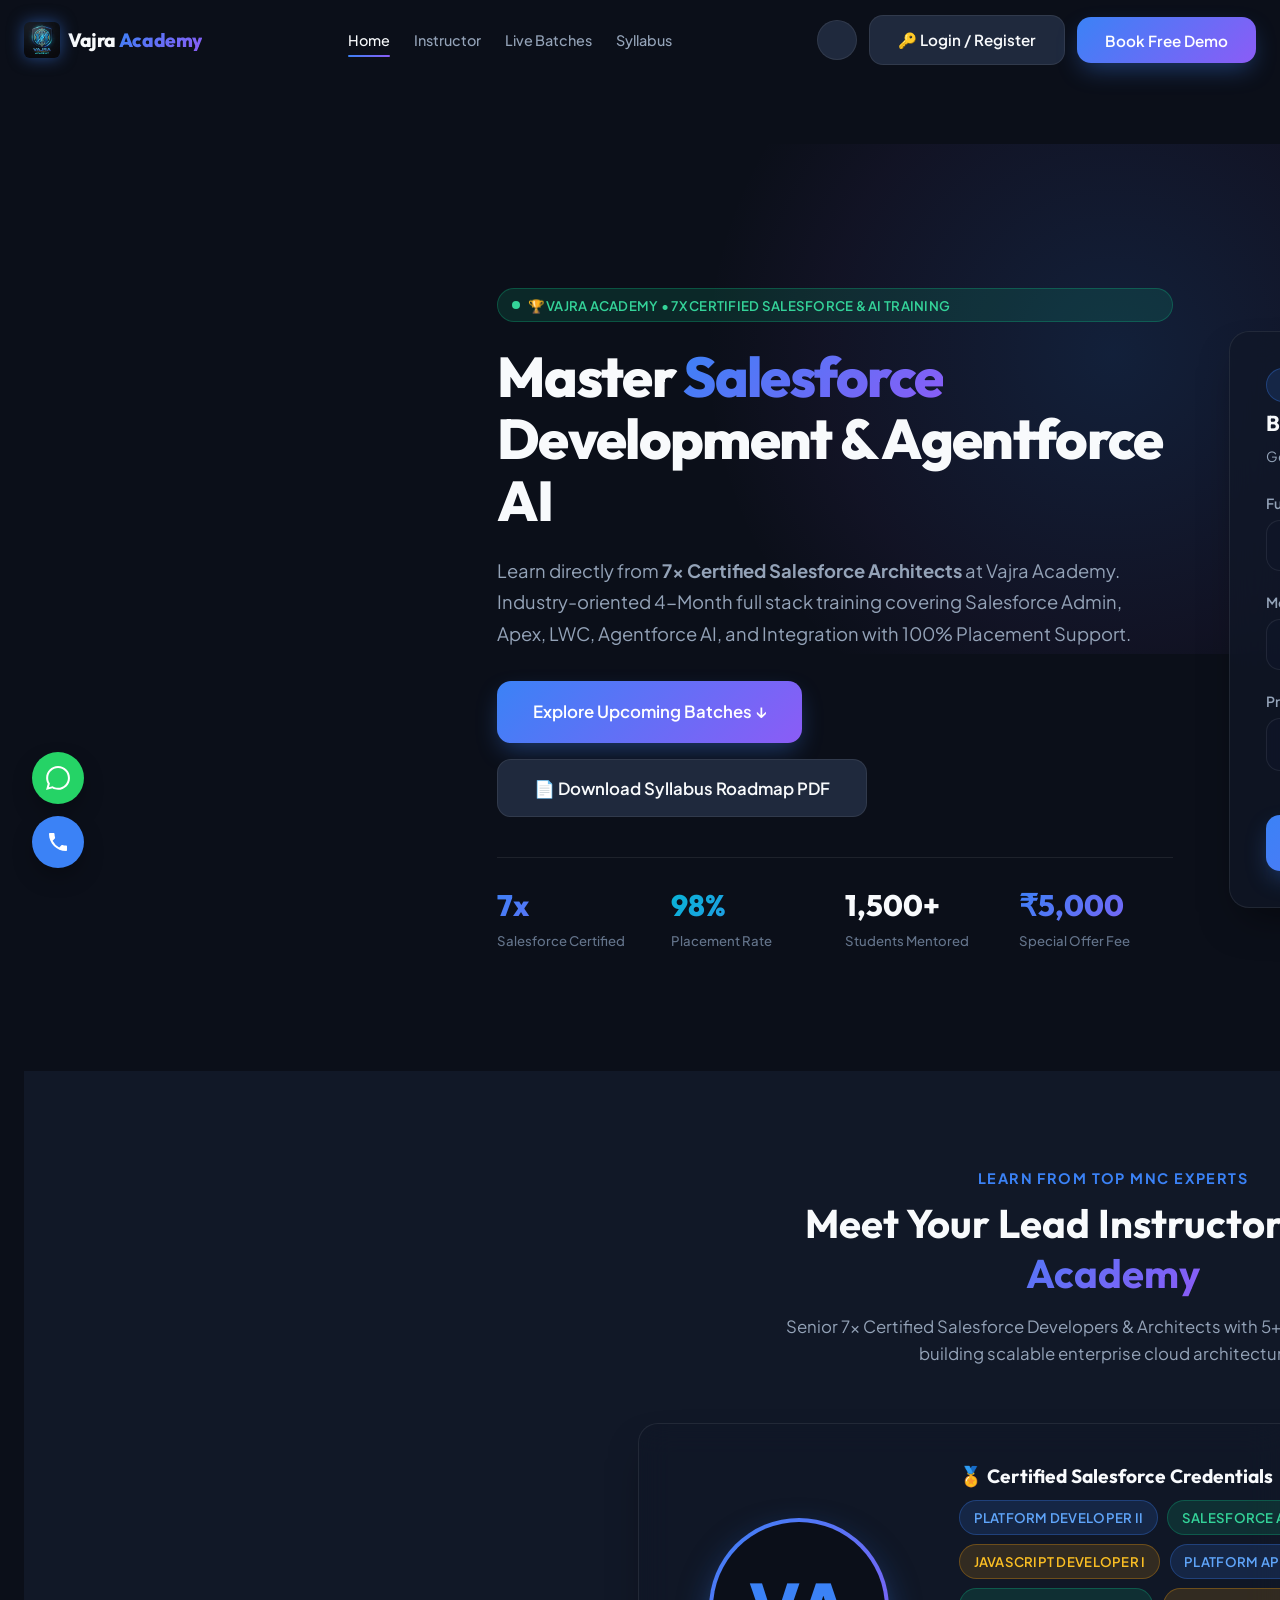
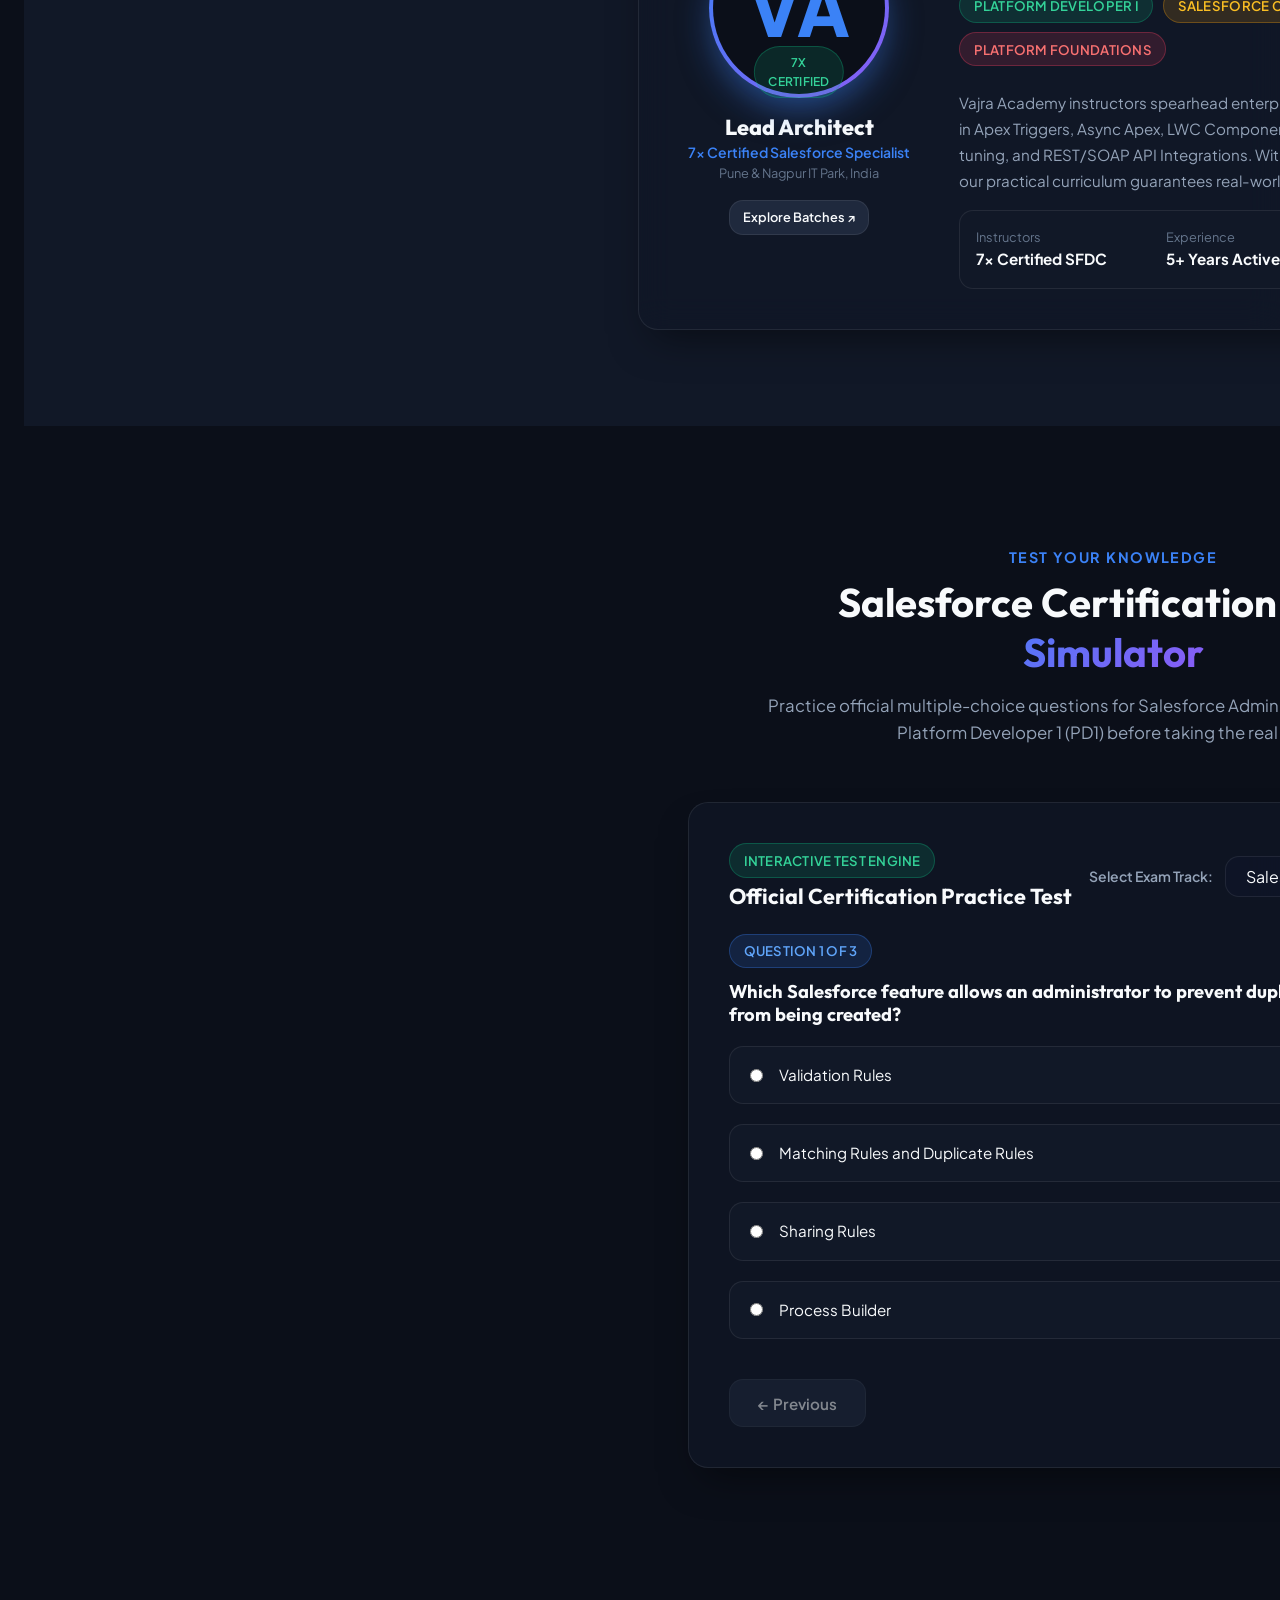
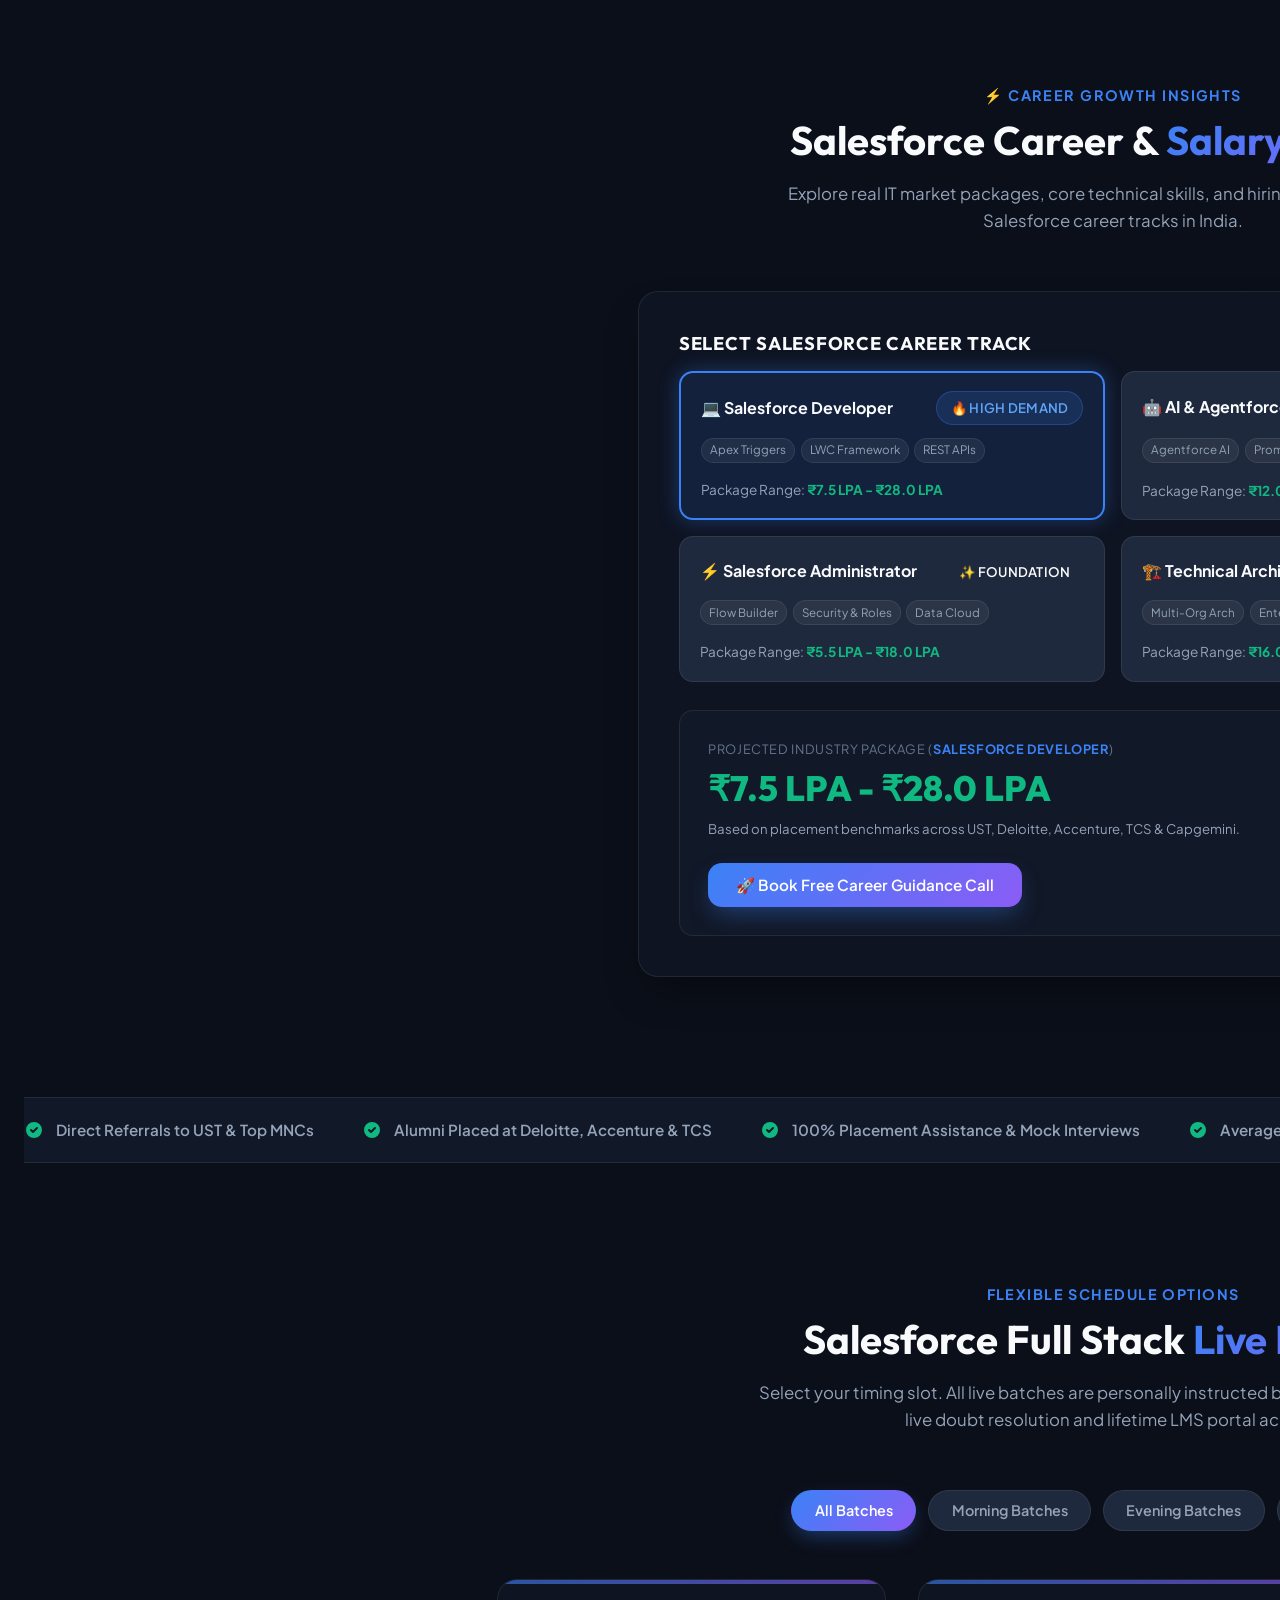
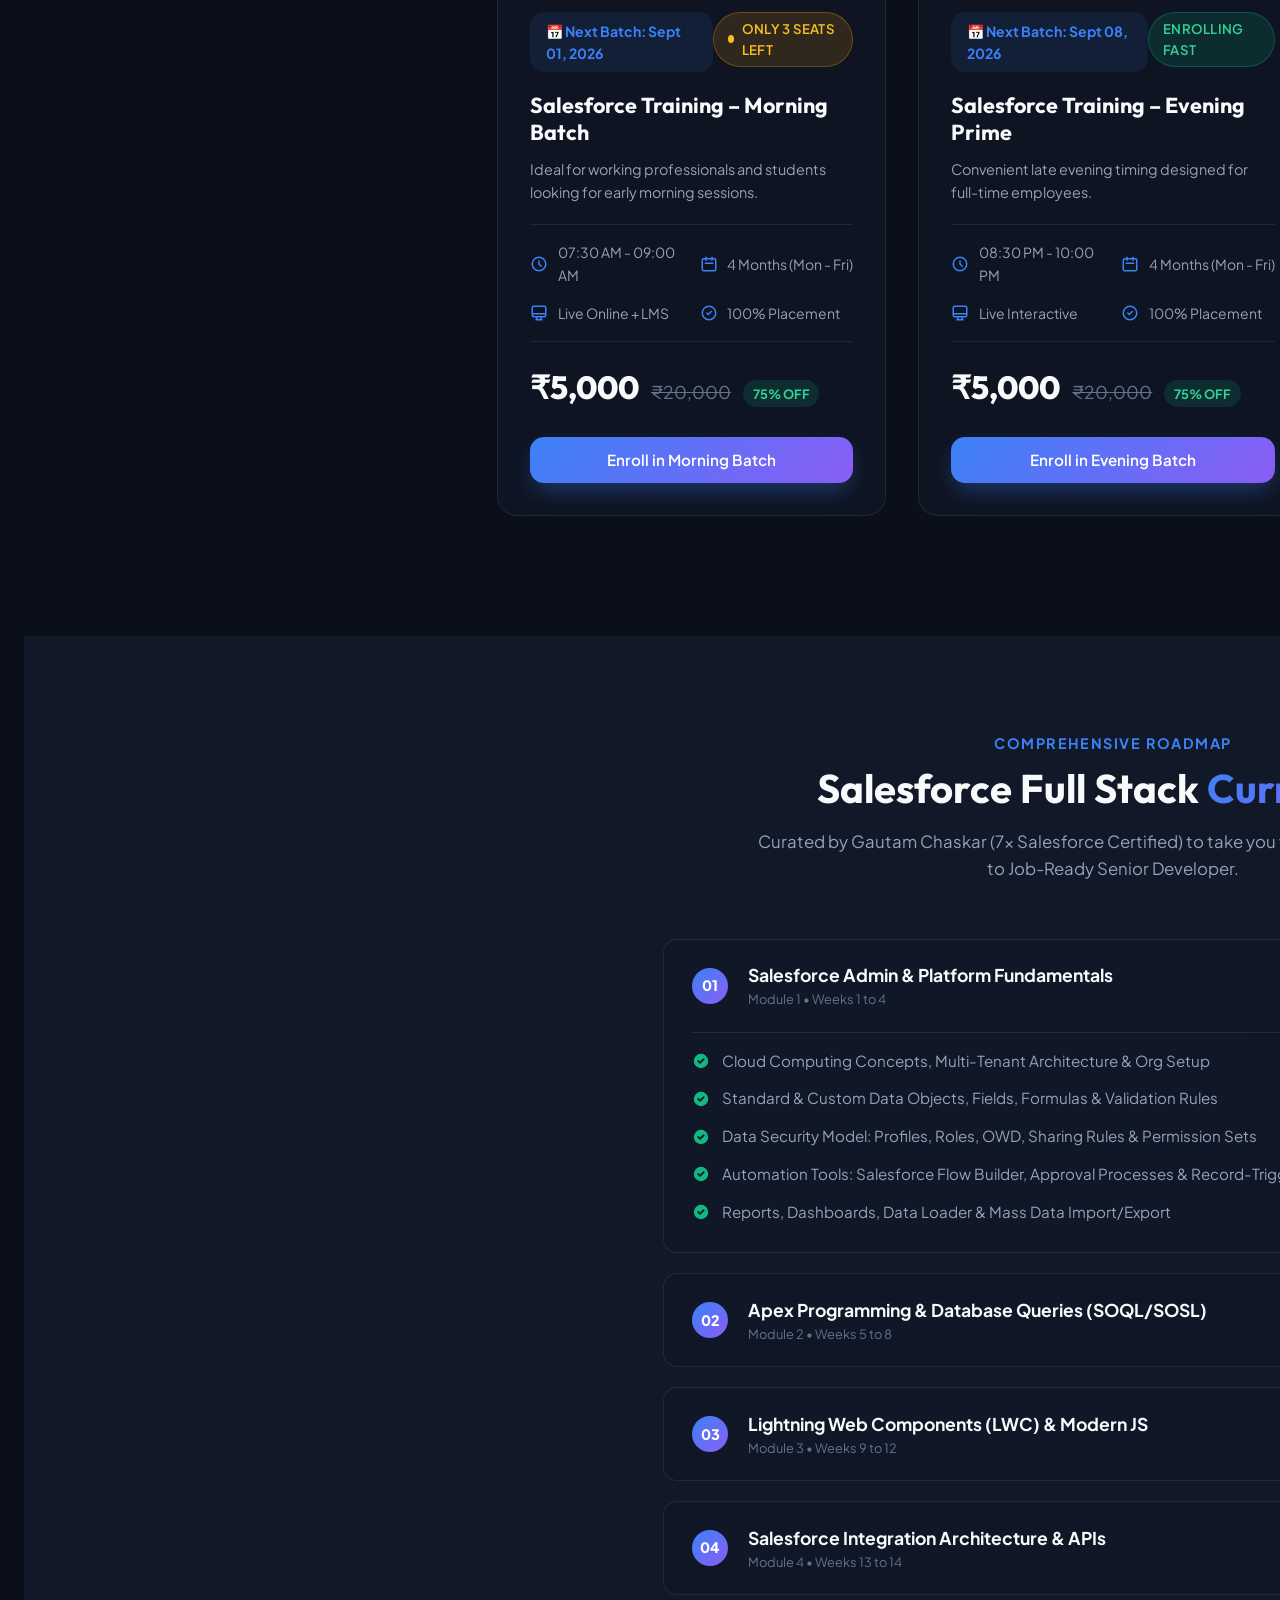
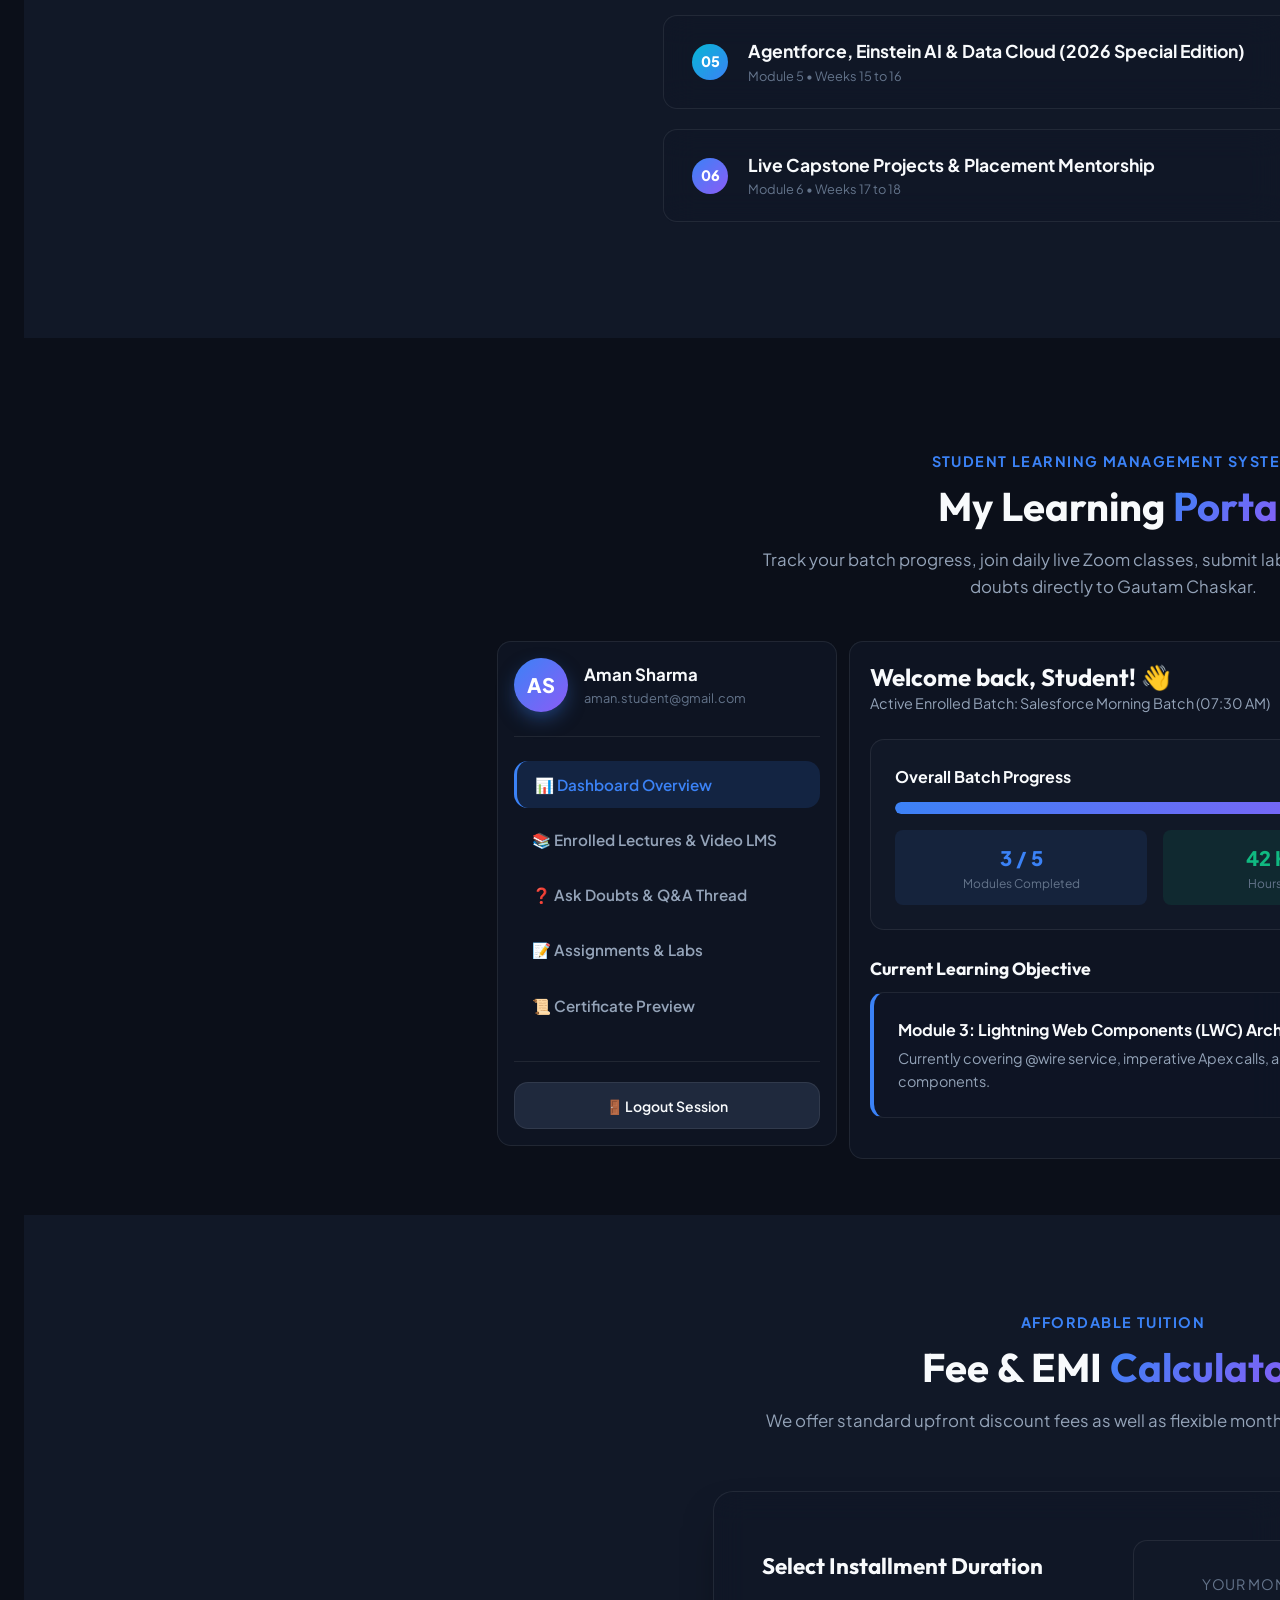
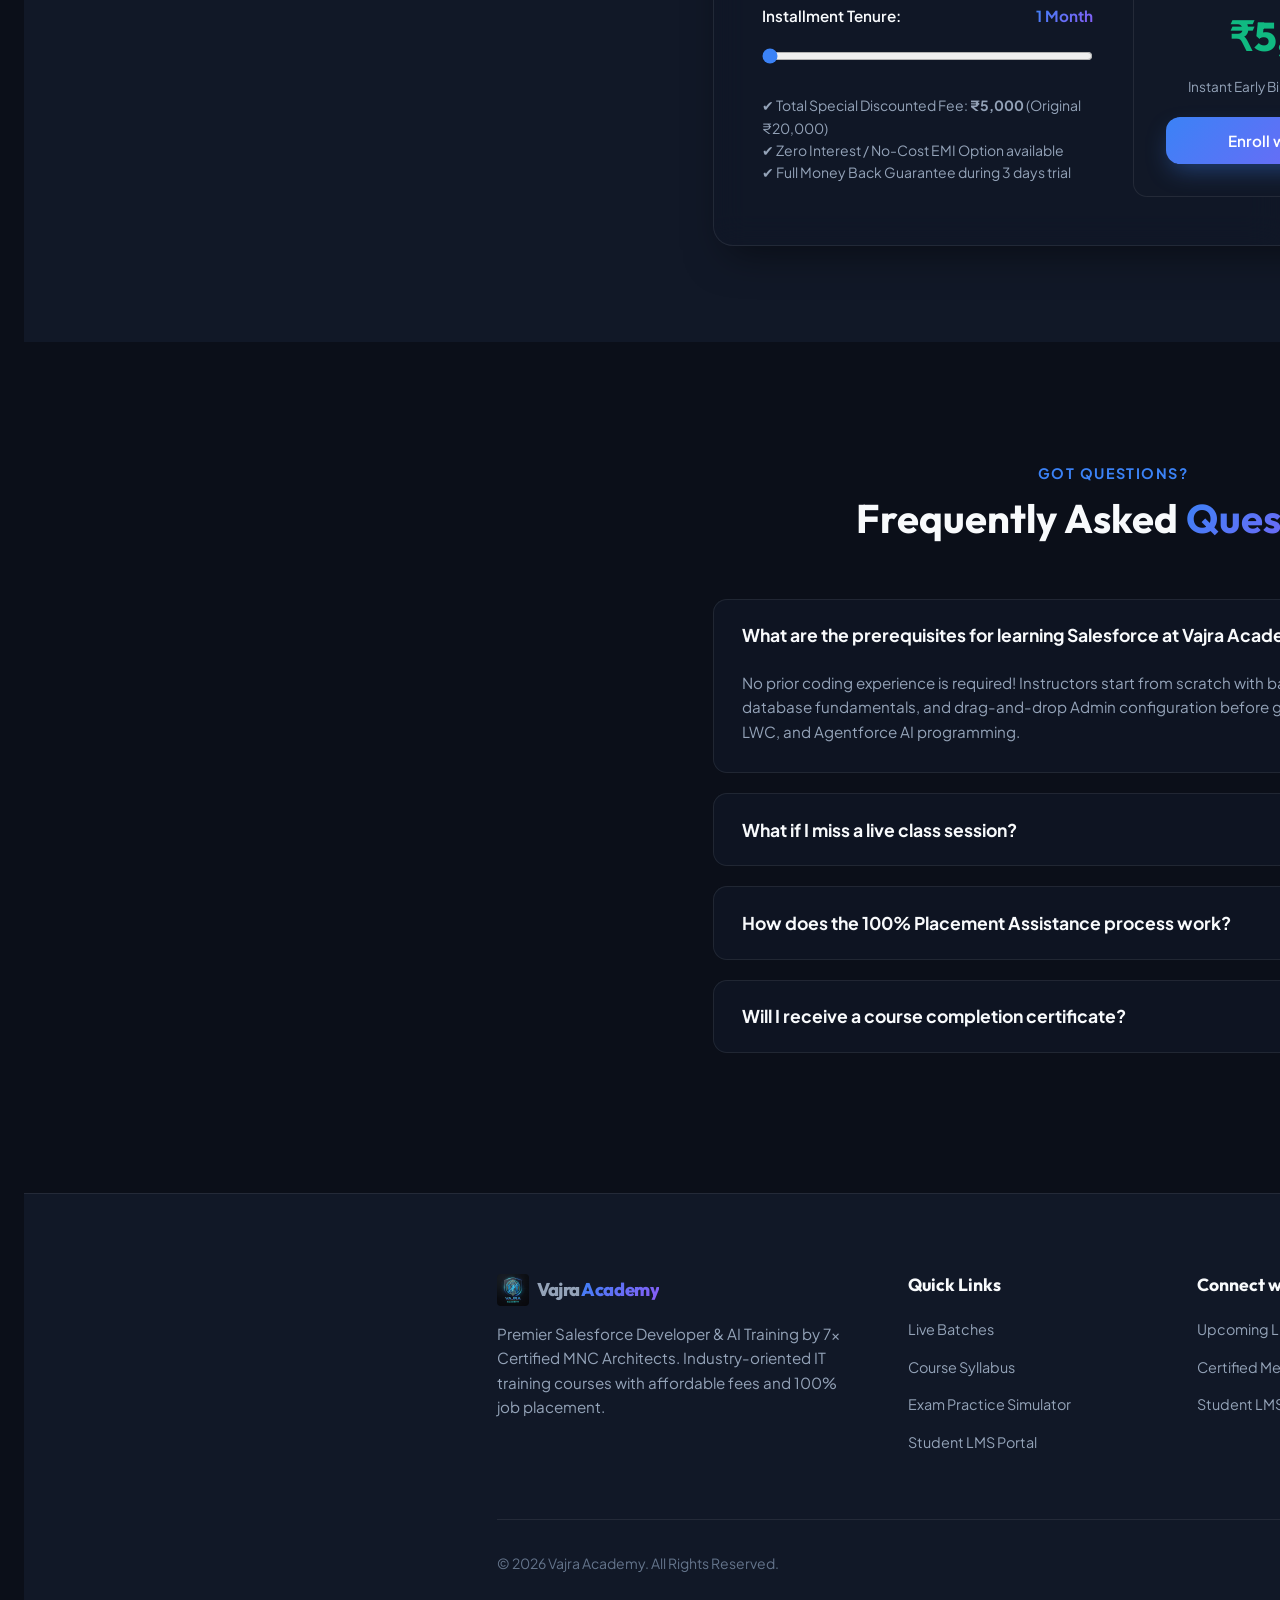
==== commit 52fbac45: "Rebrand website to Vajra Academy, remove personal branding, add custom logo emblem" ====
--- a/index.html
+++ b/index.html
@@ -5,14 +5,14 @@
   <meta name="viewport" content="width=device-width, initial-scale=1.0">
   
   <!-- SEO Best Practices -->
-  <title>Gautam Chaskar Salesforce Academy - 7x Certified Lead Developer Training</title>
-  <meta name="description" content="Learn Salesforce Full-Stack Development from Gautam Chaskar, 7x Certified Salesforce Developer & Industry Architect. Live Online Batches in Admin, Apex, LWC, Agentforce AI & Integration with 100% Job Placement.">
-  <meta name="keywords" content="Gautam Chaskar, Salesforce Developer, Salesforce Training, Platform Developer II, LWC, Apex, Agentforce, Salesforce AI, Student Portal, Exam Simulator">
-  <meta name="author" content="Gautam Chaskar">
+  <title>Vajra Academy - 7x Certified Salesforce & AI Training</title>
+  <meta name="description" content="Master Salesforce Full-Stack Development at Vajra Academy. Live Online Batches in Admin, Apex, LWC, Agentforce AI & Integration with 100% Job Placement.">
+  <meta name="keywords" content="Vajra Academy, Salesforce Developer, Salesforce Training, Platform Developer II, LWC, Apex, Agentforce, Salesforce AI, Student Portal, Exam Simulator">
+  <meta name="author" content="Vajra Academy">
   
   <!-- Open Graph -->
-  <meta property="og:title" content="Gautam Chaskar Salesforce Academy - 7x Certified Lead Developer Training">
-  <meta property="og:description" content="Master Salesforce Admin, Apex, LWC, Agentforce AI & REST APIs under the direct mentorship of 7x Certified Salesforce Developer Gautam Chaskar. Includes Certification Exam Simulator & Code Playground.">
+  <meta property="og:title" content="Vajra Academy - 7x Certified Salesforce & AI Training">
+  <meta property="og:description" content="Master Salesforce Admin, Apex, LWC, Agentforce AI & REST APIs under expert 7x Certified Salesforce Mentors at Vajra Academy. Includes Certification Exam Simulator & Code Playground.">
   <meta property="og:type" content="website">
 
   <!-- Favicon SVG -->
@@ -28,13 +28,9 @@
        ========================================================================== -->
   <header class="navbar">
     <div class="container nav-container">
-      <a href="#" class="logo">
-        <div class="logo-icon">
-          <svg fill="none" stroke="currentColor" viewBox="0 0 24 24" xmlns="http://www.w3.org/2000/svg">
-            <path stroke-linecap="round" stroke-linejoin="round" stroke-width="2.5" d="M19.35 10.04C18.67 6.59 15.64 4 12 4 9.11 4 6.6 5.64 5.35 8.04 2.34 8.36 0 10.91 0 14c0 3.31 2.69 6 6 6h13c2.76 0 5-2.24 5-5 0-2.64-2.05-4.78-4.65-4.96z"></path>
-          </svg>
-        </div>
-        <span>&lt;Gautam <span class="text-gradient">Chaskar/&gt;</span></span>
+      <a href="#" class="logo" style="display:flex; align-items:center; gap:0.5rem;">
+        <img src="logo.png" alt="Vajra Academy Logo" style="height:36px; width:auto; border-radius:6px; filter:drop-shadow(0 0 8px rgba(59,130,246,0.5));">
+        <span style="font-weight:800; font-size:1.2rem; letter-spacing:-0.02em;">Vajra <span class="text-gradient">Academy</span></span>
       </a>
 
       <ul class="nav-links">
@@ -89,8 +85,15 @@
     <div class="hero-glow"></div>
     <div class="container hero-grid">
       <div class="hero-content">
+  <!-- ==========================================================================
+       Hero Section
+       ========================================================================== -->
+  <section class="hero" id="hero">
+    <div class="hero-glow"></div>
+    <div class="container hero-grid">
+      <div class="hero-content">
         <div class="badge badge-emerald badge-pulse">
-          🏆 Led by Gautam Chaskar • 7x Certified Salesforce Developer
+          🏆 Vajra Academy • 7x Certified Salesforce & AI Training
         </div>
         
         <h1 class="hero-title">
@@ -98,7 +101,7 @@
         </h1>
         
         <p class="hero-description">
-          Learn directly from <strong>Gautam Chaskar</strong> (Salesforce Developer at UST). Industry-oriented 4-Month full stack training covering Salesforce Admin, Apex, LWC, Agentforce AI, and Integration with 100% Placement Support.
+          Learn directly from <strong>7x Certified Salesforce Architects</strong> at Vajra Academy. Industry-oriented 4-Month full stack training covering Salesforce Admin, Apex, LWC, Agentforce AI, and Integration with 100% Placement Support.
         </p>
 
         <div style="display:flex; gap:1rem; flex-wrap:wrap; margin-top:0.5rem;">
@@ -134,7 +137,7 @@
       <div class="hero-card bg-glass">
         <div class="hero-card-header">
           <span class="badge badge-primary" style="margin-bottom: 0.5rem;">Instant Seat Reservation</span>
-          <h3 class="hero-card-title">Book Free Live Demo with Gautam</h3>
+          <h3 class="hero-card-title">Book Free Live Demo Session</h3>
           <p style="font-size:0.875rem; color:var(--text-secondary);">
             Get direct access to live class link & course roadmap PDF.
           </p>
@@ -169,15 +172,15 @@
   </section>
 
   <!-- ==========================================================================
-       Instructor Highlight Section (Gautam Chaskar)
+       Instructor Highlight Section (Vajra Academy)
        ========================================================================== -->
   <section class="section" id="mentor" style="background: var(--bg-secondary);">
     <div class="container">
       <div class="section-header">
-        <span class="section-subtitle">Learn From The Expert</span>
-        <h2 class="section-title">Meet Your Lead Mentor: <span class="text-gradient">Gautam Chaskar</span></h2>
+        <span class="section-subtitle">Learn From Top MNC Experts</span>
+        <h2 class="section-title">Meet Your Lead Instructors: <span class="text-gradient">Vajra Academy</span></h2>
         <p class="section-description">
-          Salesforce Developer at UST with 5+ years of experience building scalable enterprise cloud architectures.
+          Senior 7x Certified Salesforce Developers & Architects with 5+ years of experience building scalable enterprise cloud architectures.
         </p>
       </div>
 
@@ -187,22 +190,19 @@
             <div style="position: relative; display: inline-block;">
               <div style="width: 180px; height: 180px; border-radius: 50%; background: var(--gradient-primary); padding: 4px; box-shadow: 0 15px 35px -5px rgba(59, 130, 246, 0.5);">
                 <div style="width: 100%; height: 100%; border-radius: 50%; background: var(--bg-primary); display: flex; align-items: center; justify-content: center; font-size: 4.5rem; font-weight: 800; color: var(--accent-primary);">
-                  GC
+                  VA
                 </div>
               </div>
               <span class="badge badge-emerald" style="position: absolute; bottom: 0; left: 50%; transform: translateX(-50%); font-size: 0.75rem;">7x Certified</span>
             </div>
 
-            <h3 style="font-size: 1.35rem; margin-top: 1rem; font-weight: 800;">Gautam Chaskar</h3>
-            <p style="font-size: 0.875rem; color: var(--accent-primary); font-weight: 600;">Salesforce Developer @ UST</p>
-            <p style="font-size: 0.8rem; color: var(--text-muted);">Pune & Nagpur, India</p>
+            <h3 style="font-size: 1.35rem; margin-top: 1rem; font-weight: 800;">Lead Architect</h3>
+            <p style="font-size: 0.875rem; color: var(--accent-primary); font-weight: 600;">7x Certified Salesforce Specialist</p>
+            <p style="font-size: 0.8rem; color: var(--text-muted);">Pune & Nagpur IT Park, India</p>
 
             <div style="display: flex; gap: 0.75rem; justify-content: center; margin-top: 1rem;">
-              <a href="https://www.linkedin.com/in/gautamchaskar" target="_blank" class="btn btn-secondary" style="padding: 0.4rem 0.8rem; font-size: 0.8rem;">
-                LinkedIn ↗
-              </a>
-              <a href="https://github.com/gautamchaskar" target="_blank" class="btn btn-secondary" style="padding: 0.4rem 0.8rem; font-size: 0.8rem;">
-                GitHub ↗
+              <a href="#batches" class="btn btn-secondary" style="padding: 0.4rem 0.8rem; font-size: 0.8rem;">
+                Explore Batches ↗
               </a>
             </div>
           </div>
@@ -211,23 +211,23 @@
             <h4 style="font-size: 1.2rem; margin-bottom: 0.75rem; color: var(--text-primary);">🏅 Certified Salesforce Credentials</h4>
             
             <div style="display: flex; flex-wrap: wrap; gap: 0.6rem; margin-bottom: 1.5rem;">
-              <span class="badge badge-primary">Platform Developer II (Feb 2025)</span>
-              <span class="badge badge-emerald">Salesforce AI Associate (Dec 2024)</span>
-              <span class="badge badge-amber">JavaScript Developer I (Jan 2023)</span>
-              <span class="badge badge-primary">Platform App Builder (Sep 2022)</span>
-              <span class="badge badge-emerald">Platform Developer I (Jul 2022)</span>
-              <span class="badge badge-amber">Salesforce Certified Administrator (Dec 2020)</span>
-              <span class="badge badge-rose">Platform Foundations (Sep 2023)</span>
+              <span class="badge badge-primary">Platform Developer II</span>
+              <span class="badge badge-emerald">Salesforce AI Associate</span>
+              <span class="badge badge-amber">JavaScript Developer I</span>
+              <span class="badge badge-primary">Platform App Builder</span>
+              <span class="badge badge-emerald">Platform Developer I</span>
+              <span class="badge badge-amber">Salesforce Certified Administrator</span>
+              <span class="badge badge-rose">Platform Foundations</span>
             </div>
 
             <p style="color: var(--text-secondary); font-size: 0.95rem; line-height: 1.7; margin-bottom: 1rem;">
-              Gautam spearheads enterprise Salesforce projects specializing in Apex Triggers, Async Apex, LWC Component Architecture, SOQL performance tuning, and REST/SOAP API Integrations. With over 1,500+ students mentored, his practical curriculum guarantees real-world job readiness.
+              Vajra Academy instructors spearhead enterprise Salesforce projects specializing in Apex Triggers, Async Apex, LWC Component Architecture, SOQL performance tuning, and REST/SOAP API Integrations. With over 1,500+ students mentored, our practical curriculum guarantees real-world job readiness.
             </p>
 
             <div style="display: grid; grid-template-columns: repeat(3, 1fr); gap: 1rem; background: var(--bg-secondary); padding: 1rem; border-radius: var(--radius-md); border: 1px solid var(--glass-border);">
               <div>
-                <div style="font-size: 0.8rem; color: var(--text-muted);">Current Role</div>
-                <div style="font-weight: 700; font-size: 0.95rem;">SFDC Dev @ UST</div>
+                <div style="font-size: 0.8rem; color: var(--text-muted);">Instructors</div>
+                <div style="font-weight: 700; font-size: 0.95rem;">7x Certified SFDC</div>
               </div>
               <div>
                 <div style="font-size: 0.8rem; color: var(--text-muted);">Experience</div>
@@ -964,7 +964,7 @@
 
           <!-- TAB 3: DOUBTS & Q&A THREAD -->
           <div class="portal-tab-content" id="tab-doubts">
-            <h3 style="font-size:1.4rem; margin-bottom:1rem;">Ask Gautam Chaskar a Doubt</h3>
+            <h3 style="font-size:1.4rem; margin-bottom:1rem;">Ask Vajra Academy Instructors a Doubt</h3>
             
             <form id="askDoubtForm" style="margin-bottom:2rem; background:var(--bg-secondary); padding:1.5rem; border-radius:var(--radius-md); border:1px solid var(--glass-border);">
               <div class="form-group">
@@ -985,7 +985,7 @@
               </div>
 
               <button type="submit" class="btn btn-primary">
-                📩 Post Question to Gautam
+                📩 Post Question to Instructors
               </button>
             </form>
 
@@ -1026,7 +1026,7 @@
             </p>
 
             <div class="certificate-frame">
-              <div style="font-size:0.9rem; color:var(--accent-primary); letter-spacing:0.15em; font-weight:700; text-transform:uppercase;">GAUTAM CHASKAR SALESFORCE ACADEMY</div>
+              <div style="font-size:0.9rem; color:var(--accent-primary); letter-spacing:0.15em; font-weight:700; text-transform:uppercase;">VAJRA ACADEMY SALESFORCE ACADEMY</div>
               <h2 style="font-size:2rem; font-family:var(--font-heading); margin:1rem 0; color:var(--text-primary);">Certificate of Excellence</h2>
               <p style="font-size:0.95rem; color:var(--text-secondary);">This is to certify that</p>
               <h3 style="font-size:1.75rem; color:var(--accent-emerald); margin:0.5rem 0;" id="certStudentName">Aman Sharma</h3>
@@ -1036,11 +1036,11 @@
 
               <div style="display:flex; justify-content:space-around; align-items:flex-end; margin-top:2.5rem; padding-top:1.5rem; border-top:1px solid var(--glass-border);">
                 <div>
-                  <div style="font-family:'Courier New', monospace; font-weight:700; font-size:1.1rem; color:var(--text-primary);">Gautam Chaskar</div>
-                  <div style="font-size:0.75rem; color:var(--text-muted);">7x Certified Salesforce Lead Mentor</div>
+                  <div style="font-family:'Courier New', monospace; font-weight:700; font-size:1.1rem; color:var(--text-primary);">Lead Instructor</div>
+                  <div style="font-size:0.75rem; color:var(--text-muted);">Vajra Academy Certification Authority</div>
                 </div>
                 <div>
-                  <div style="font-weight:700; font-size:0.85rem; color:var(--text-primary);">VERIFIED ID: GCSA-2026-8842</div>
+                  <div style="font-weight:700; font-size:0.85rem; color:var(--text-primary);">VERIFIED ID: VAJRA-2026-8842</div>
                   <div style="font-size:0.75rem; color:var(--text-muted);">Issue Date: Sept 2026</div>
                 </div>
               </div>
@@ -1115,12 +1115,12 @@
         
         <div class="accordion-item bg-glass active">
           <div class="accordion-header">
-            <span>What are the prerequisites for learning Salesforce with Gautam?</span>
+            <span>What are the prerequisites for learning Salesforce at Vajra Academy?</span>
             <svg class="accordion-icon" fill="none" stroke="currentColor" viewBox="0 0 24 24"><path stroke-linecap="round" stroke-linejoin="round" stroke-width="2" d="M19 9l-7 7-7-7"></path></svg>
           </div>
           <div class="accordion-body">
             <p style="color:var(--text-secondary); font-size:0.95rem; line-height:1.6;">
-              No prior coding experience is required! Gautam starts from scratch with basic cloud concepts, database fundamentals, and drag-and-drop Admin configuration before gradually introducing Apex, LWC, and Agentforce AI programming.
+              No prior coding experience is required! Instructors start from scratch with basic cloud concepts, database fundamentals, and drag-and-drop Admin configuration before gradually introducing Apex, LWC, and Agentforce AI programming.
             </p>
           </div>
         </div>
@@ -1144,7 +1144,7 @@
           </div>
           <div class="accordion-body">
             <p style="color:var(--text-secondary); font-size:0.95rem; line-height:1.6;">
-              Our placement team and Gautam conduct resume-building sessions, LinkedIn profile optimization, and multiple 1-on-1 technical mock interviews. Once cleared, we schedule direct interviews with our hiring partners.
+              Our placement team conducts resume-building sessions, LinkedIn profile optimization, and multiple 1-on-1 technical mock interviews. Once cleared, we schedule direct interviews with our hiring partners.
             </p>
           </div>
         </div>
@@ -1156,7 +1156,7 @@
           </div>
           <div class="accordion-body">
             <p style="color:var(--text-secondary); font-size:0.95rem; line-height:1.6;">
-              Yes! Upon successful completion of your live capstone project, you receive an industry-recognized Salesforce Full Stack Developer Certificate signed by Gautam Chaskar.
+              Yes! Upon successful completion of your live capstone project, you receive an industry-recognized Salesforce Full Stack Developer Certificate issued by Vajra Academy.
             </p>
           </div>
         </div>
@@ -1172,14 +1172,12 @@
     <div class="container">
       <div class="footer-grid">
         <div class="footer-brand">
-          <a href="#" class="logo">
-            <div class="logo-icon">
-              <svg fill="none" stroke="currentColor" viewBox="0 0 24 24"><path stroke-linecap="round" stroke-linejoin="round" stroke-width="2.5" d="M19.35 10.04C18.67 6.59 15.64 4 12 4 9.11 4 6.6 5.64 5.35 8.04 2.34 8.36 0 10.91 0 14c0 3.31 2.69 6 6 6h13c2.76 0 5-2.24 5-5 0-2.64-2.05-4.78-4.65-4.96z"></path></svg>
-            </div>
-            <span>&lt;Gautam <span class="text-gradient">Chaskar/&gt;</span></span>
+          <a href="#" class="logo" style="display:flex; align-items:center; gap:0.5rem;">
+            <img src="logo.png" alt="Vajra Academy Logo" style="height:32px; width:auto; border-radius:4px;">
+            <span style="font-weight:800; font-size:1.15rem;">Vajra <span class="text-gradient">Academy</span></span>
           </a>
           <p>
-            Premier Salesforce Developer Training led by Gautam Chaskar (7x Salesforce Certified). Industry-oriented IT training courses with affordable fees and 100% job placement.
+            Premier Salesforce Developer & AI Training by 7x Certified MNC Architects. Industry-oriented IT training courses with affordable fees and 100% job placement.
           </p>
         </div>
 
@@ -1194,11 +1192,10 @@
         </div>
 
         <div>
-          <h4 class="footer-column-title">Connect with Gautam</h4>
+          <h4 class="footer-column-title">Connect with Vajra</h4>
           <ul class="footer-links">
-            <li><a href="https://gautamchaskar.github.io/" target="_blank" class="footer-link">Personal Website ↗</a></li>
-            <li><a href="https://www.linkedin.com/in/gautamchaskar" target="_blank" class="footer-link">LinkedIn Profile ↗</a></li>
-            <li><a href="https://github.com/gautamchaskar" target="_blank" class="footer-link">GitHub Projects ↗</a></li>
+            <li><a href="#batches" class="footer-link">Upcoming Live Batches ↗</a></li>
+            <li><a href="#mentor" class="footer-link">Certified Mentors ↗</a></li>
             <li><a href="#portal" class="footer-link">Student LMS Dashboard</a></li>
           </ul>
         </div>
@@ -1207,14 +1204,14 @@
           <h4 class="footer-column-title">Direct Contact</h4>
           <ul class="footer-links" style="font-size:0.9rem;">
             <li>📞 Call/WhatsApp: +91 77091 71839</li>
-            <li>✉️ Email: chaskargautam@gmail.com</li>
+            <li>✉️ Email: contact@vajraacademy.com</li>
             <li>📍 Pune & Nagpur IT Park, Maharashtra, India</li>
           </ul>
         </div>
       </div>
 
       <div class="footer-bottom">
-        <span>© 2026 Gautam Chaskar Salesforce Academy. All Rights Reserved.</span>
+        <span>© 2026 Vajra Academy. All Rights Reserved.</span>
         <span>Crafted with Ultra-Premium Tech Design</span>
       </div>
     </div>
--- a/style.css
+++ b/style.css
@@ -765,6 +765,153 @@
   border: 1px solid var(--glass-border);
 }
 
+/* --- LMS VIDEO PLAYER & DYNAMIC PLAYLIST SIDEBAR --- */
+.video-player-container {
+  position: relative;
+  width: 100%;
+  padding-top: 56.25%; /* 16:9 Aspect Ratio */
+  background: #000000;
+  border-radius: var(--radius-md);
+  overflow: hidden;
+  box-shadow: 0 10px 30px rgba(0, 0, 0, 0.5);
+  border: 1px solid var(--glass-border);
+}
+
+.video-player-container iframe {
+  position: absolute;
+  top: 0;
+  left: 0;
+  width: 100%;
+  height: 100%;
+  border: none;
+}
+
+.playlist-tree-container {
+  display: flex;
+  flex-direction: column;
+  gap: 0.6rem;
+  max-height: calc(88vh - 180px);
+  overflow-y: auto;
+  padding-right: 0.25rem;
+}
+
+.playlist-module-header {
+  font-weight: 700;
+  font-size: 0.8rem;
+  color: var(--text-primary);
+  text-transform: uppercase;
+  letter-spacing: 0.04em;
+  padding: 0.55rem 0.75rem;
+  background: var(--bg-tertiary);
+  border: 1px solid var(--glass-border);
+  border-radius: var(--radius-sm);
+  margin-top: 0.35rem;
+  cursor: pointer;
+  display: flex;
+  align-items: center;
+  justify-content: space-between;
+  user-select: none;
+  transition: all var(--transition-fast);
+}
+
+.playlist-module-header:hover {
+  background: rgba(59, 130, 246, 0.12);
+  border-color: var(--accent-primary);
+}
+
+.playlist-module-header .module-chevron {
+  font-size: 0.7rem;
+  color: var(--accent-primary);
+  transition: transform var(--transition-fast);
+}
+
+.playlist-module-header.collapsed .module-chevron {
+  transform: rotate(-90deg);
+}
+
+.playlist-module-body {
+  display: flex;
+  flex-direction: column;
+  gap: 0.4rem;
+  padding-top: 0.25rem;
+  transition: all var(--transition-fast);
+}
+
+.playlist-module-body.collapsed {
+  display: none;
+}
+
+.playlist-lecture-item {
+  display: flex;
+  flex-direction: column;
+  align-items: flex-start;
+  gap: 0.25rem;
+  padding: 0.65rem 0.75rem;
+  border-radius: var(--radius-sm);
+  background: rgba(255, 255, 255, 0.03);
+  border: 1px solid transparent;
+  cursor: pointer;
+  transition: all var(--transition-fast);
+}
+
+.playlist-lecture-item:hover {
+  background: rgba(59, 130, 246, 0.1);
+  border-color: var(--glass-border);
+}
+
+.playlist-lecture-item.active {
+  background: rgba(59, 130, 246, 0.18);
+  border-color: var(--accent-primary);
+}
+
+.playlist-lecture-item.is-completed {
+  border-left: 3px solid var(--accent-emerald);
+  background: rgba(16, 185, 129, 0.04);
+}
+
+.playlist-lecture-item .lecture-title-row {
+  display: flex;
+  align-items: flex-start;
+  gap: 0.5rem;
+  width: 100%;
+}
+
+.playlist-lecture-item .play-icon {
+  font-size: 0.75rem;
+  color: var(--accent-primary);
+  margin-top: 0.15rem;
+  flex-shrink: 0;
+}
+
+.playlist-lecture-item .lecture-title-text {
+  font-size: 0.85rem;
+  font-weight: 500;
+  line-height: 1.35;
+  color: var(--text-primary);
+  word-break: break-word;
+}
+
+.playlist-lecture-item.active .lecture-title-text {
+  color: var(--accent-primary);
+  font-weight: 700;
+}
+
+.playlist-lecture-item .lecture-meta-row {
+  display: flex;
+  align-items: center;
+  justify-content: space-between;
+  width: 100%;
+  padding-left: 1.25rem;
+}
+
+.playlist-lecture-item .lecture-duration-badge {
+  font-size: 0.725rem;
+  color: var(--text-muted);
+  background: rgba(255, 255, 255, 0.06);
+  padding: 0.1rem 0.45rem;
+  border-radius: var(--radius-sm);
+}
+
 /* --- Live Batches Section --- */
 .filter-tabs {
   display: flex;
@@ -1098,22 +1245,29 @@
   margin: 0.5rem 0;
 }
 
+.container-fluid {
+  width: 100%;
+  max-width: 100%;
+  padding-left: 0.75rem;
+  padding-right: 0.75rem;
+}
+
 /* --- STUDENT PORTAL & DASHBOARD STYLES --- */
 .portal-section {
-  padding-top: calc(var(--header-height) + 2rem);
-  padding-bottom: 6rem;
+  padding-top: calc(var(--header-height) + 0.5rem);
+  padding-bottom: 2rem;
   min-height: 85vh;
 }
 
 .portal-grid {
   display: grid;
-  grid-template-columns: 280px 1fr;
-  gap: 2rem;
+  grid-template-columns: 340px 1fr;
+  gap: 0.75rem;
 }
 
 .portal-sidebar {
-  border-radius: var(--radius-lg);
-  padding: 1.75rem;
+  border-radius: var(--radius-md);
+  padding: 1rem;
   display: flex;
   flex-direction: column;
   justify-content: space-between;
@@ -1177,8 +1331,8 @@
 }
 
 .portal-content {
-  border-radius: var(--radius-lg);
-  padding: 2.25rem;
+  border-radius: var(--radius-md);
+  padding: 1.25rem;
 }
 
 .portal-tab-content {
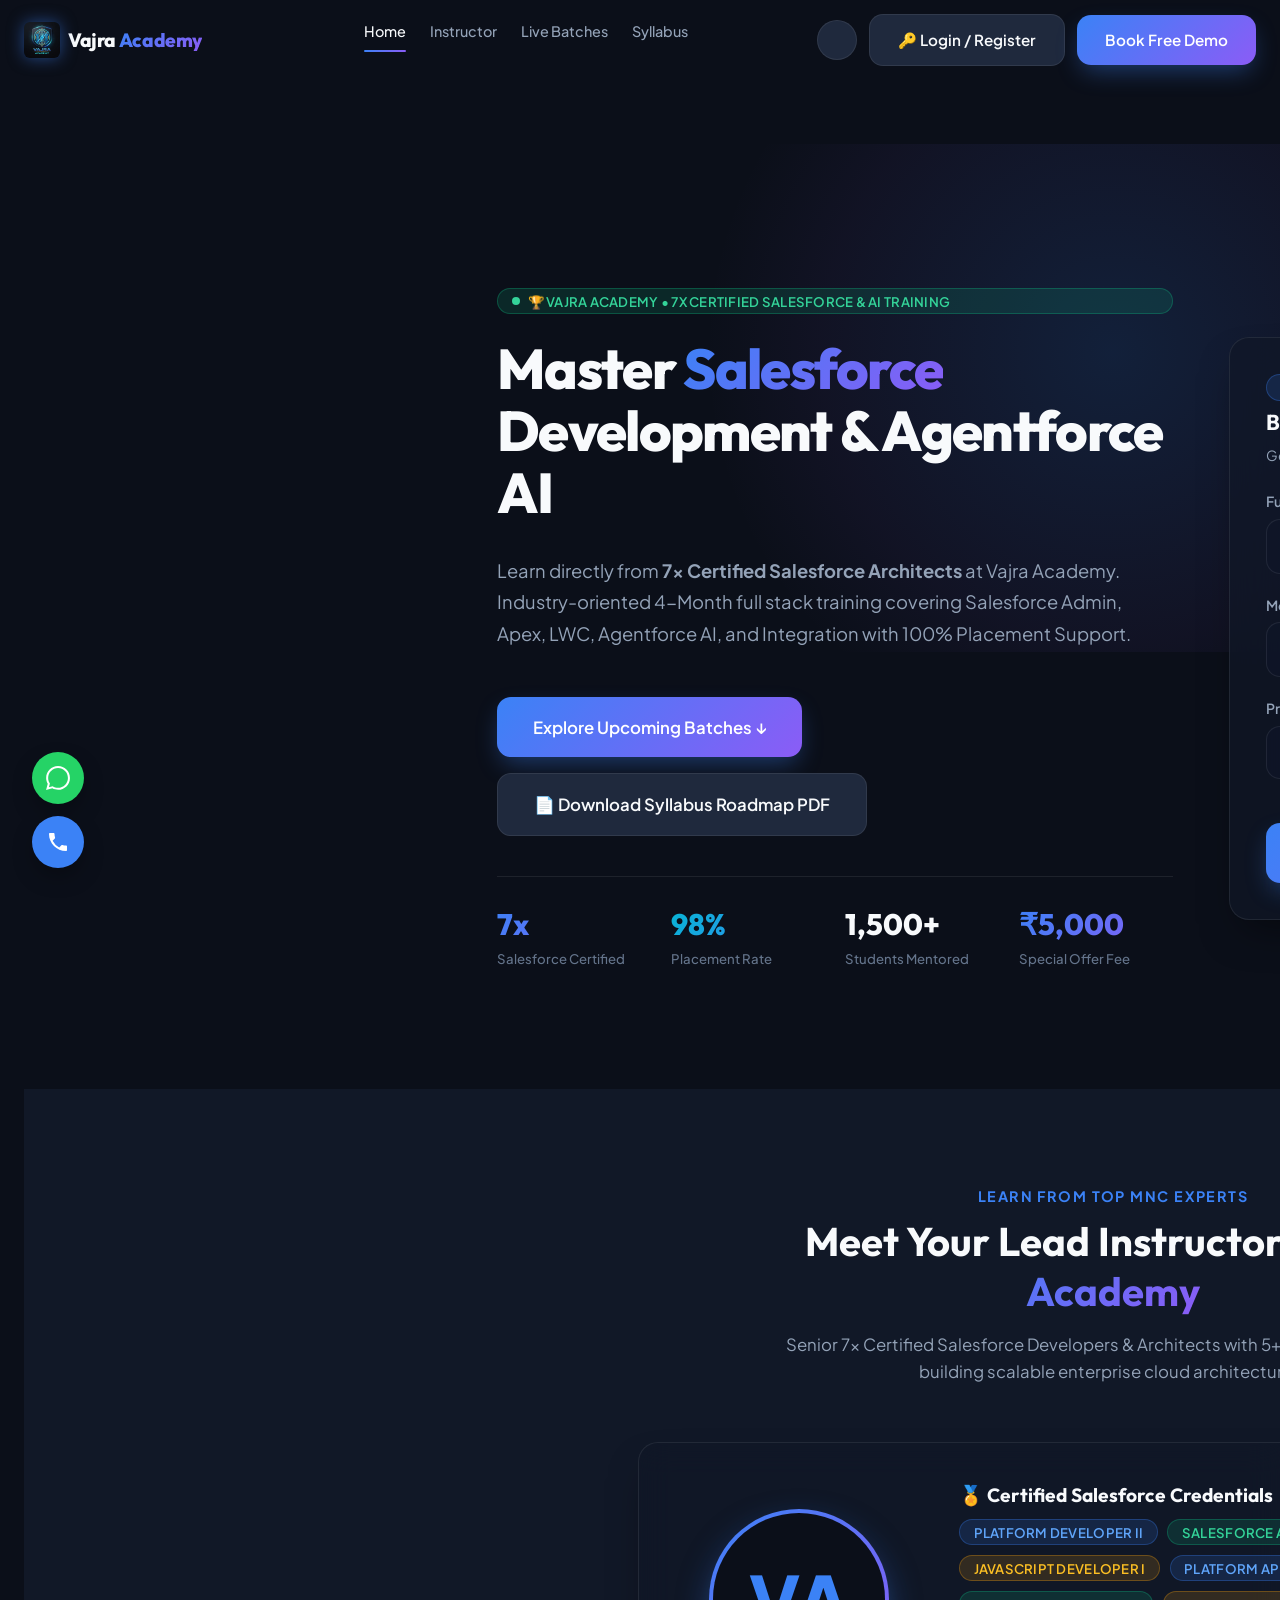
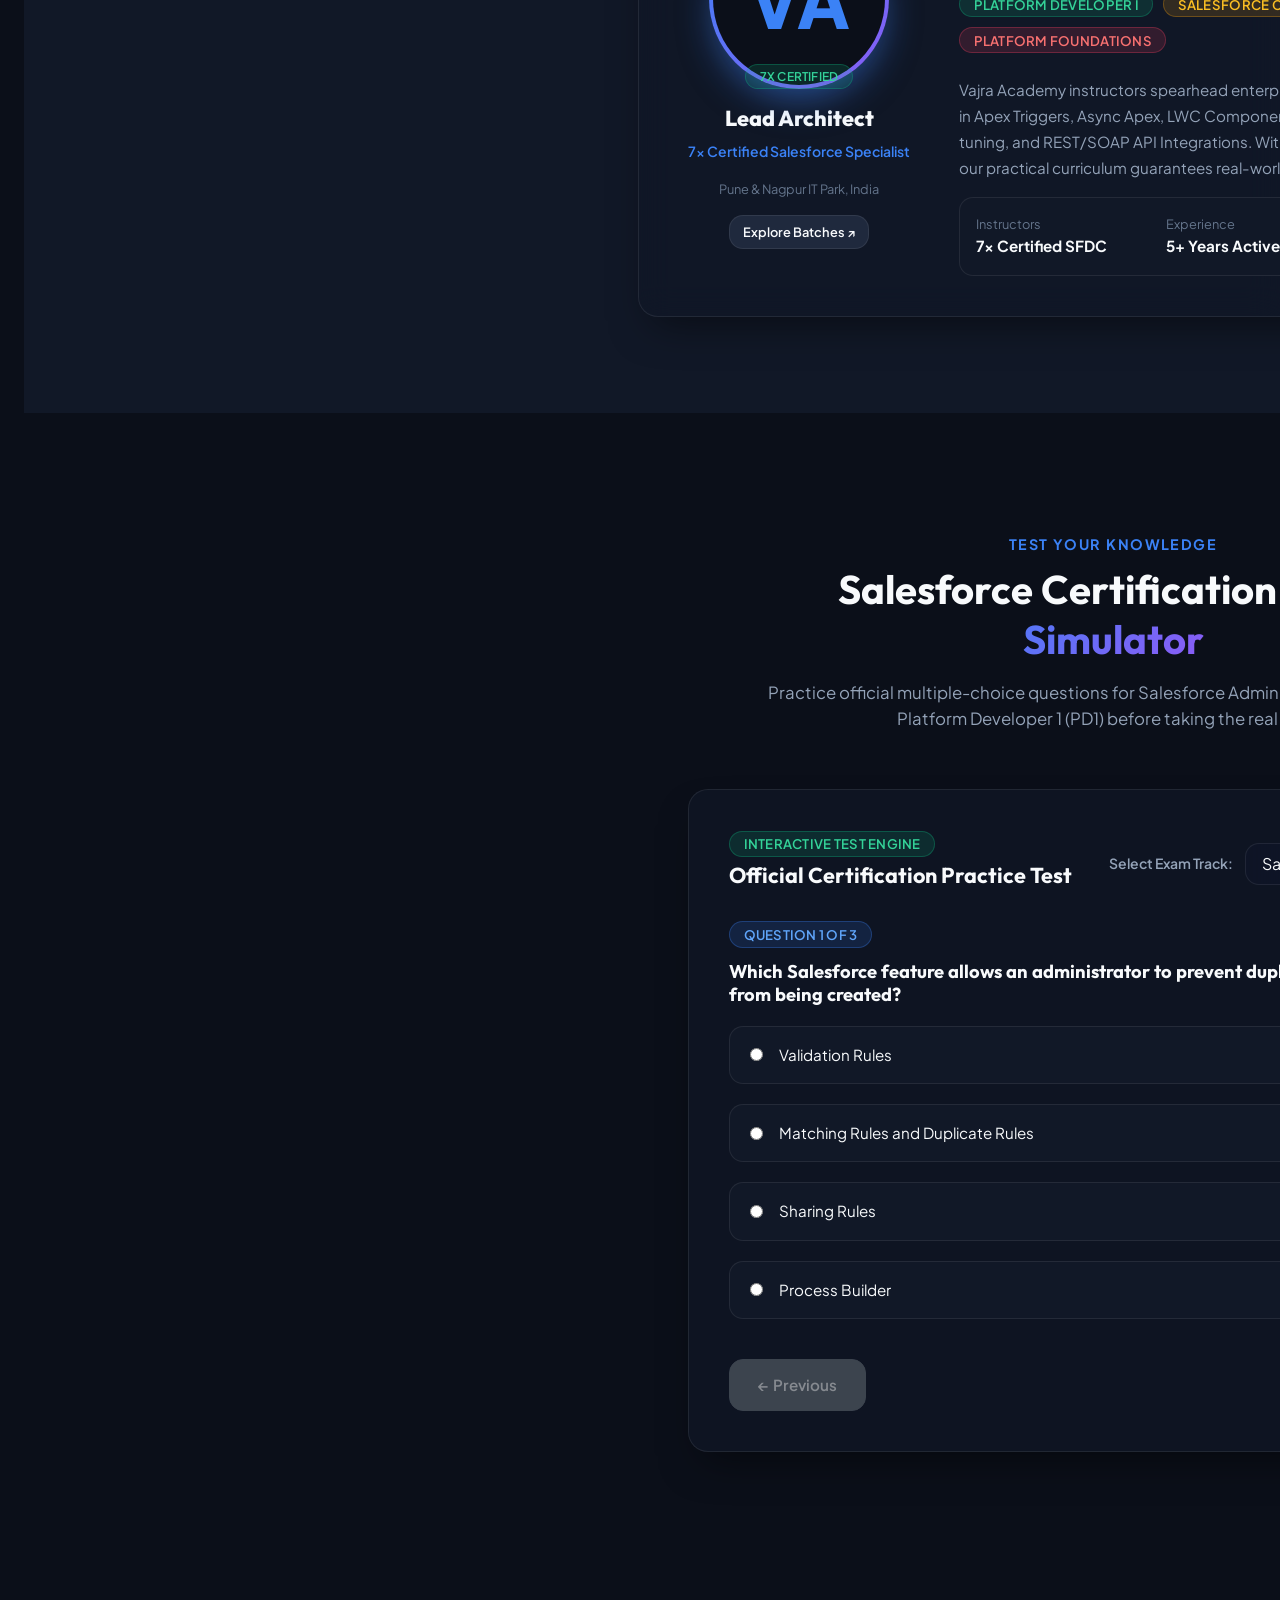
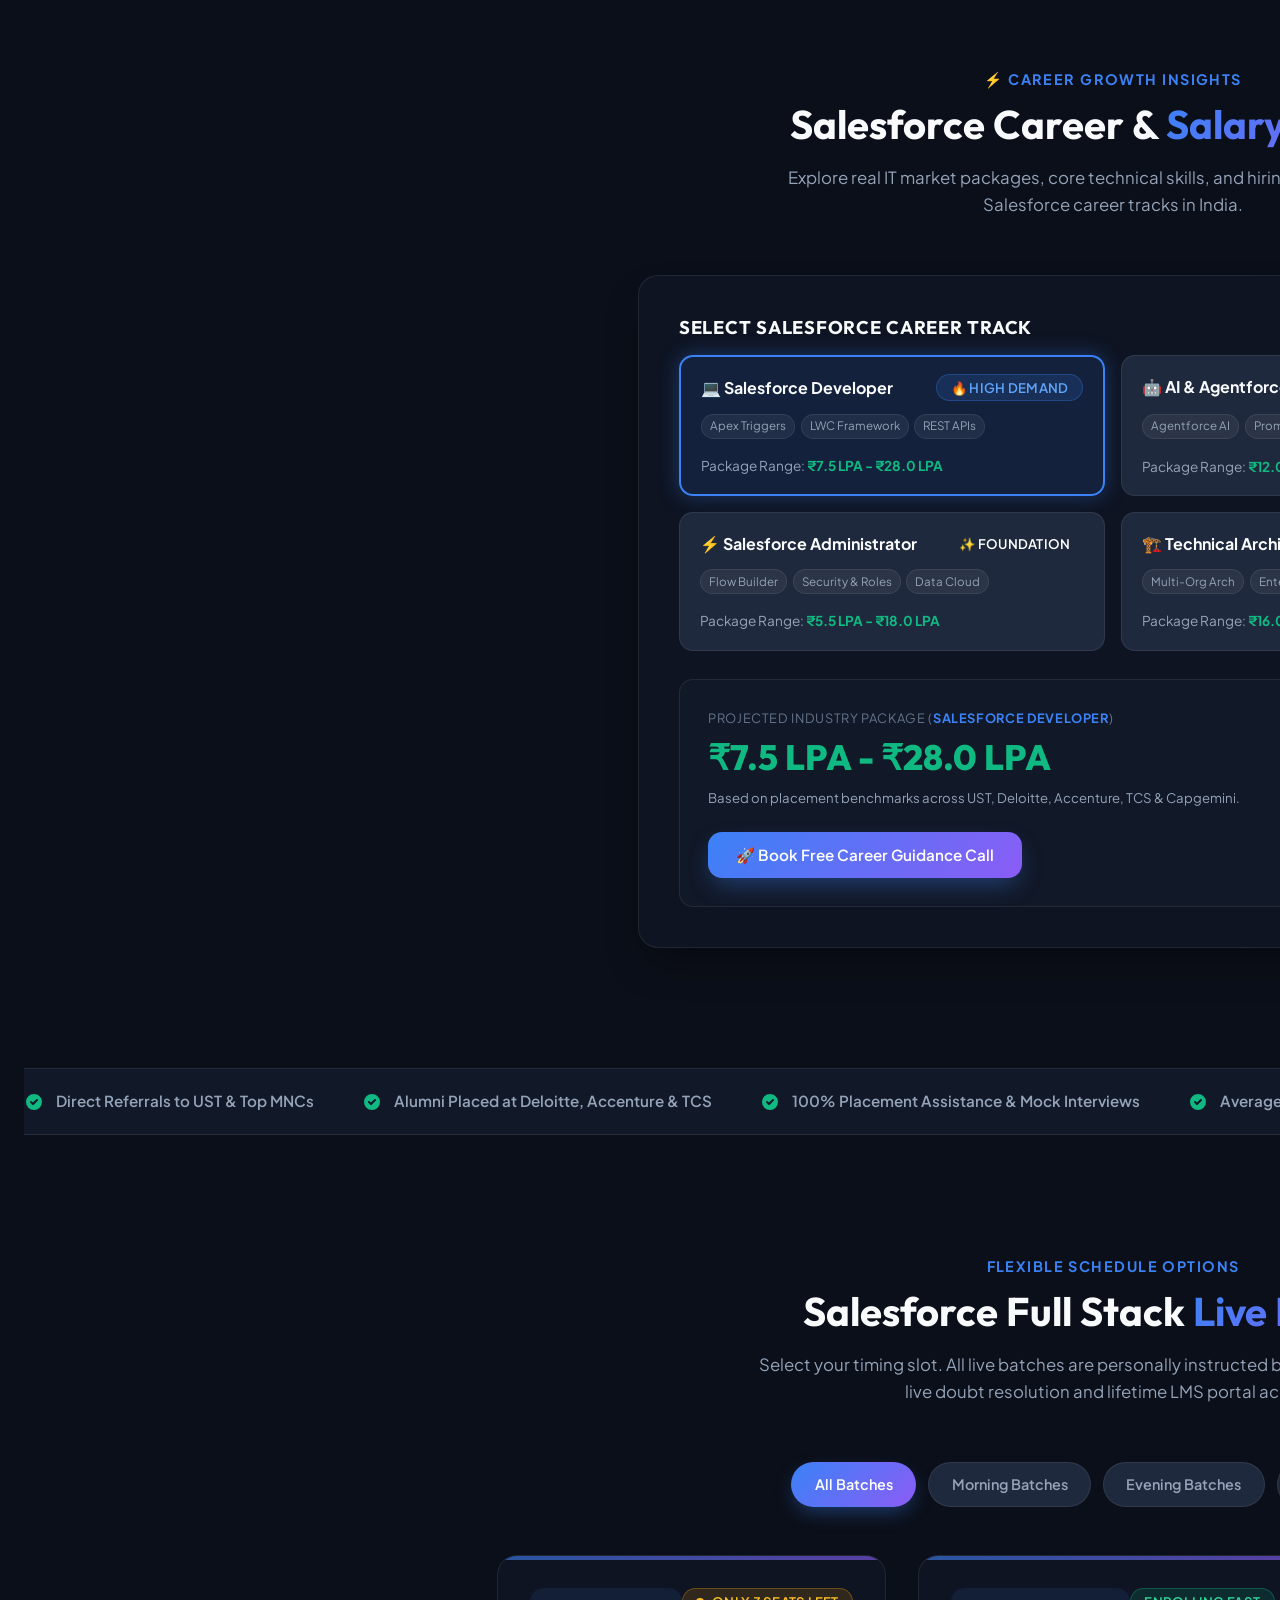
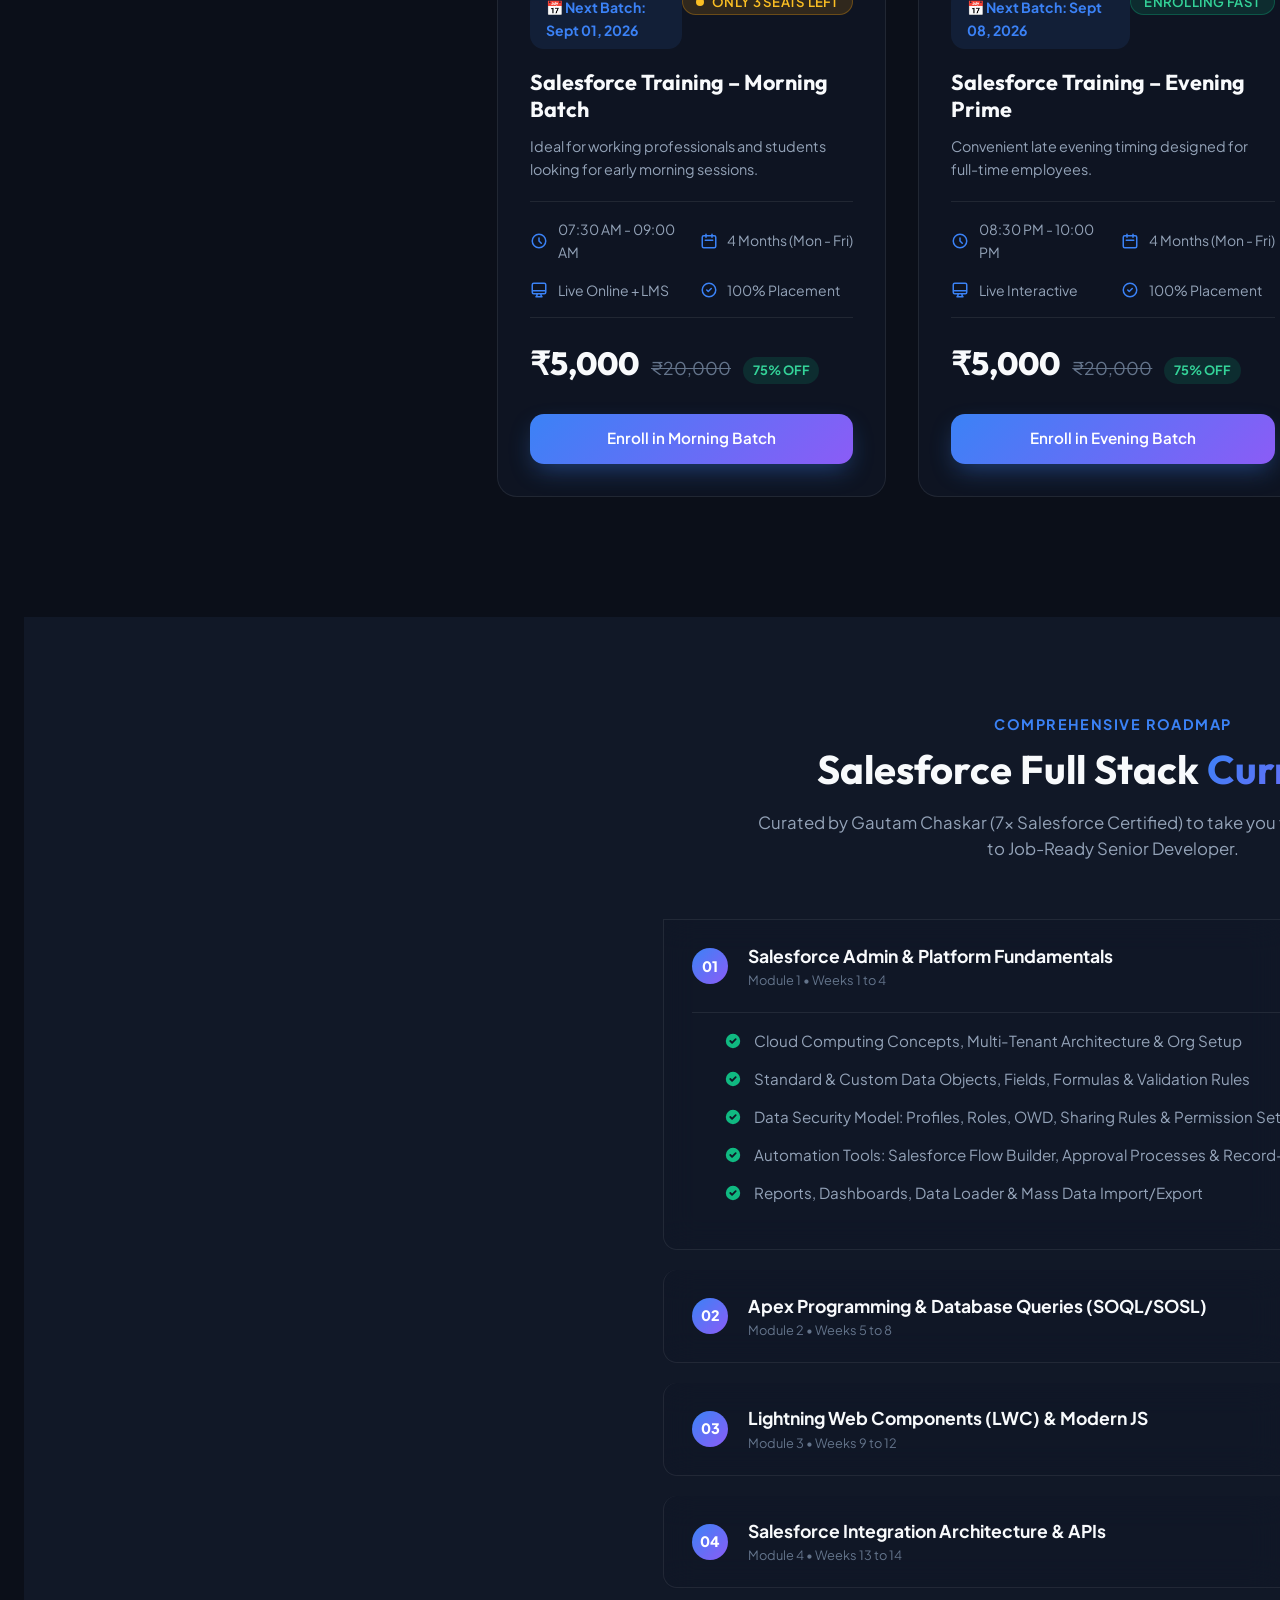
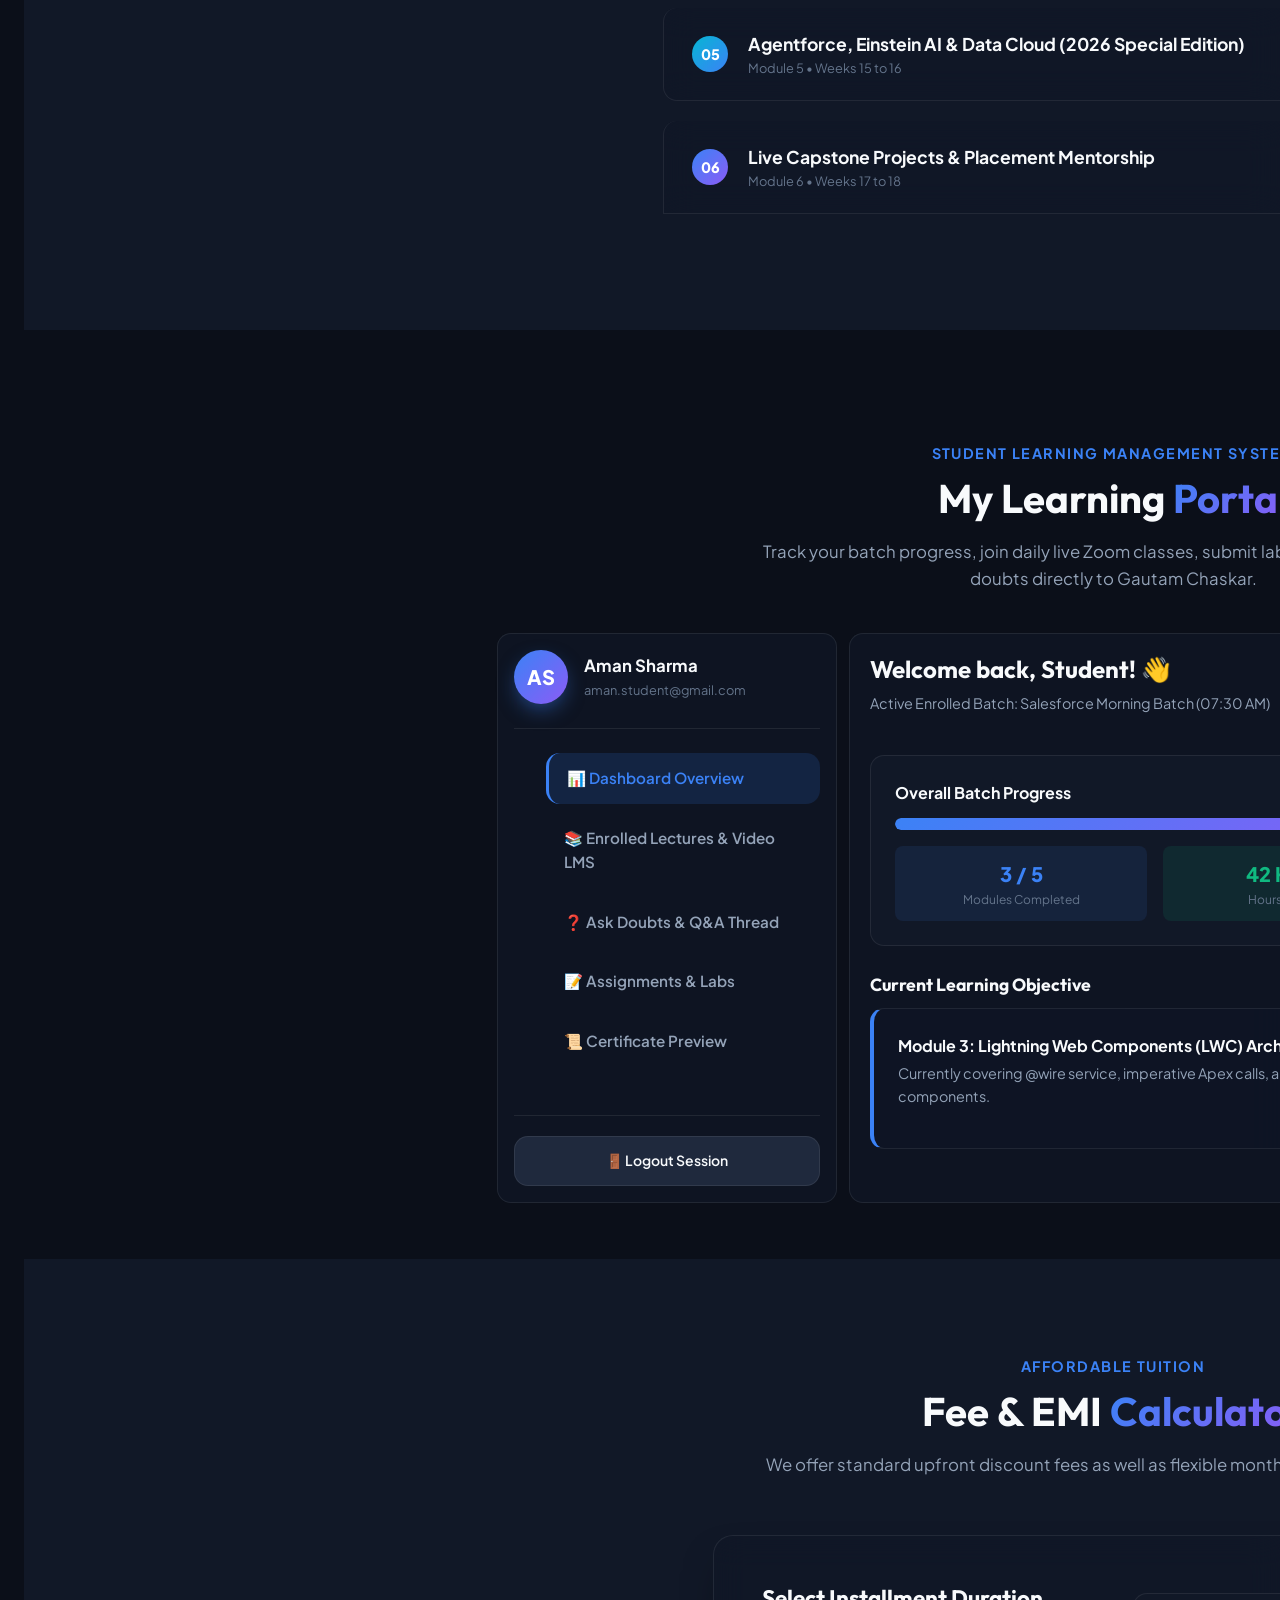
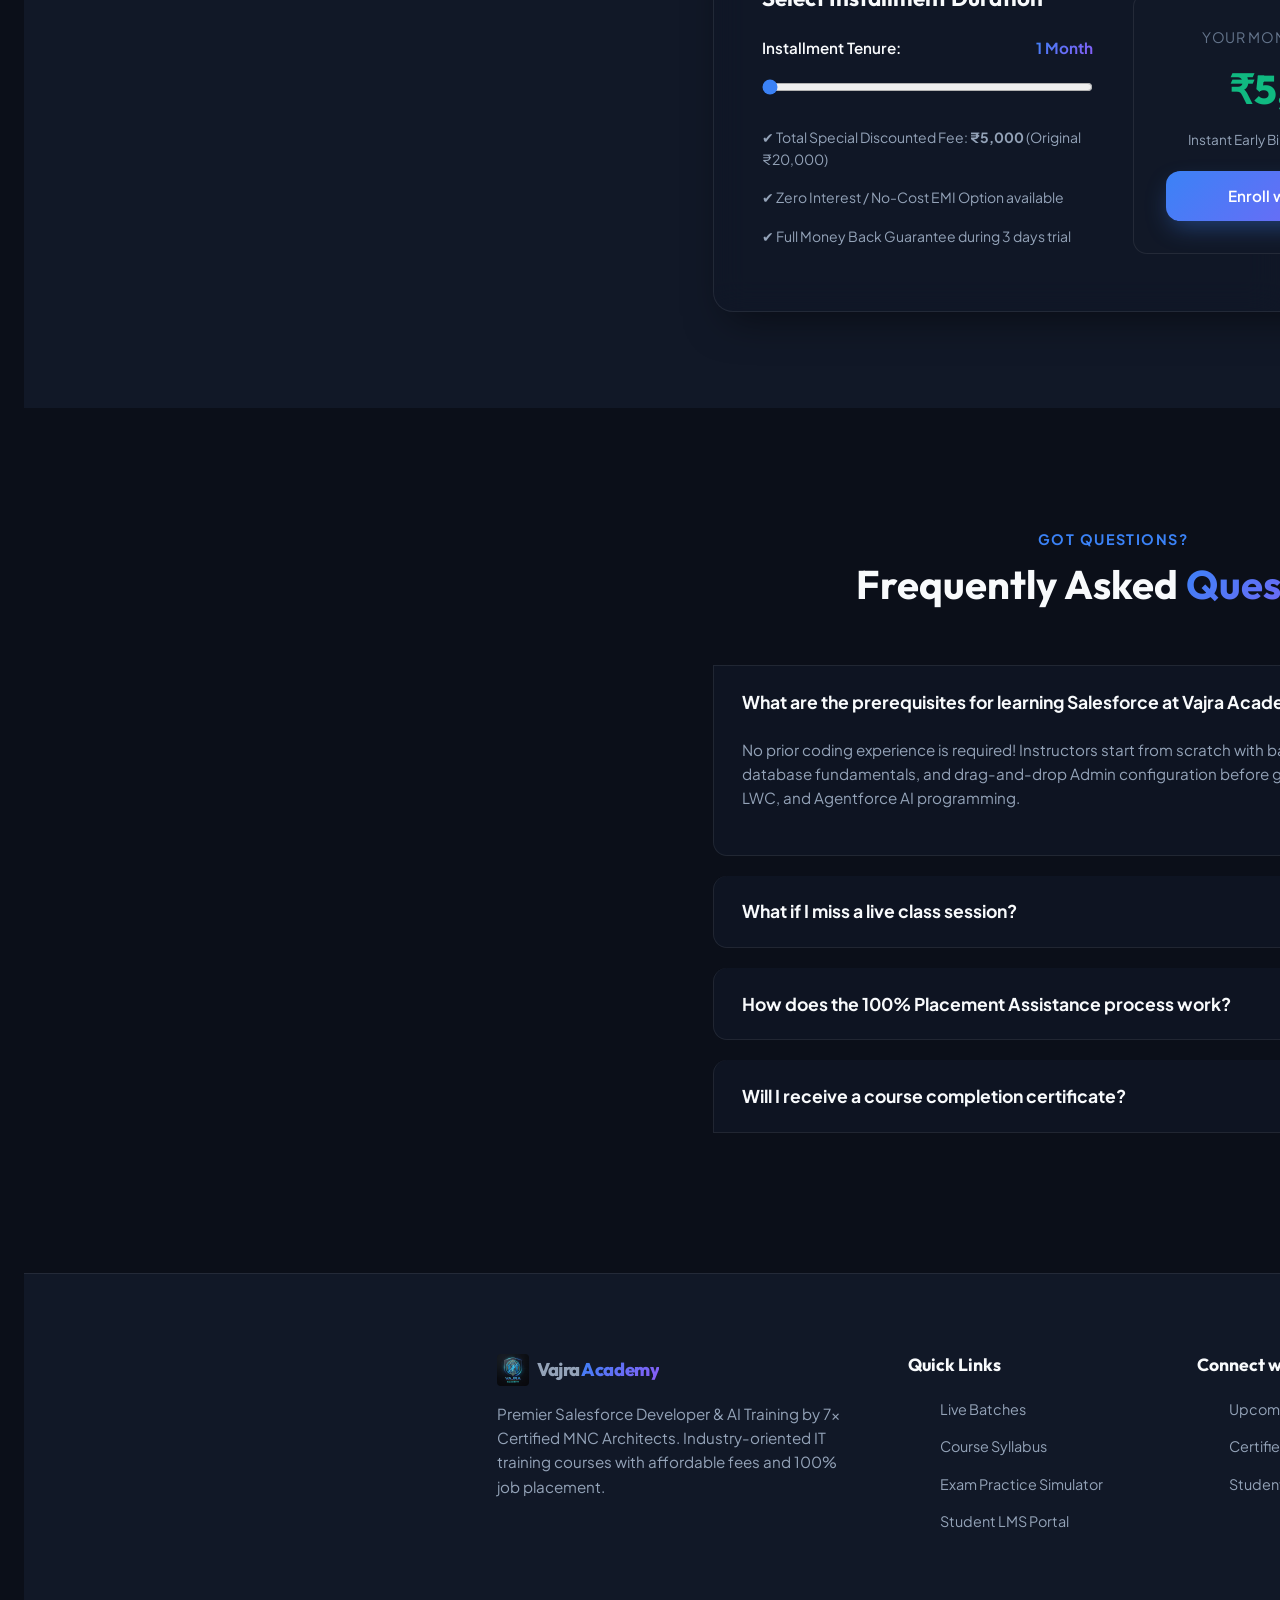
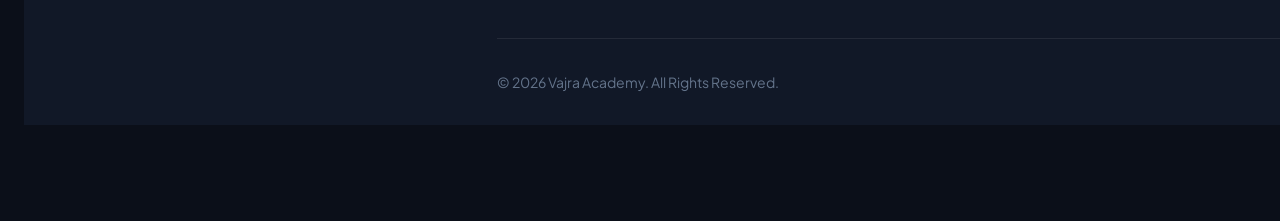
==== commit 11bf27dc: "Integrate Bootstrap 5 CSS CDN & JS bundle while preserving glassmorphism design system" ====
--- a/index.html
+++ b/index.html
@@ -18,7 +18,10 @@
   <!-- Favicon SVG -->
   <link rel="icon" type="image/svg+xml" href="data:image/svg+xml,<svg xmlns='http://www.w3.org/2000/svg' viewBox='0 0 24 24' fill='%2300A1E0'><path d='M19.35 10.04C18.67 6.59 15.64 4 12 4 9.11 4 6.6 5.64 5.35 8.04 2.34 8.36 0 10.91 0 14c0 3.31 2.69 6 6 6h13c2.76 0 5-2.24 5-5 0-2.64-2.05-4.78-4.65-4.96z'/></svg>">
 
-  <!-- Master Stylesheet -->
+  <!-- Bootstrap 5 CSS -->
+  <link href="https://cdn.jsdelivr.net/npm/bootstrap@5.3.3/dist/css/bootstrap.min.css" rel="stylesheet">
+
+  <!-- Master Stylesheet (Minimal glassmorphism & dark theme overrides) -->
   <link rel="stylesheet" href="style.css">
 </head>
 <body>
@@ -1314,6 +1317,9 @@
     </a>
   </div>
 
+  <!-- Bootstrap 5 JS Bundle -->
+  <script src="https://cdn.jsdelivr.net/npm/bootstrap@5.3.3/dist/js/bootstrap.bundle.min.js"></script>
+
   <!-- Master Application Script -->
   <script src="app.js"></script>
 </body>
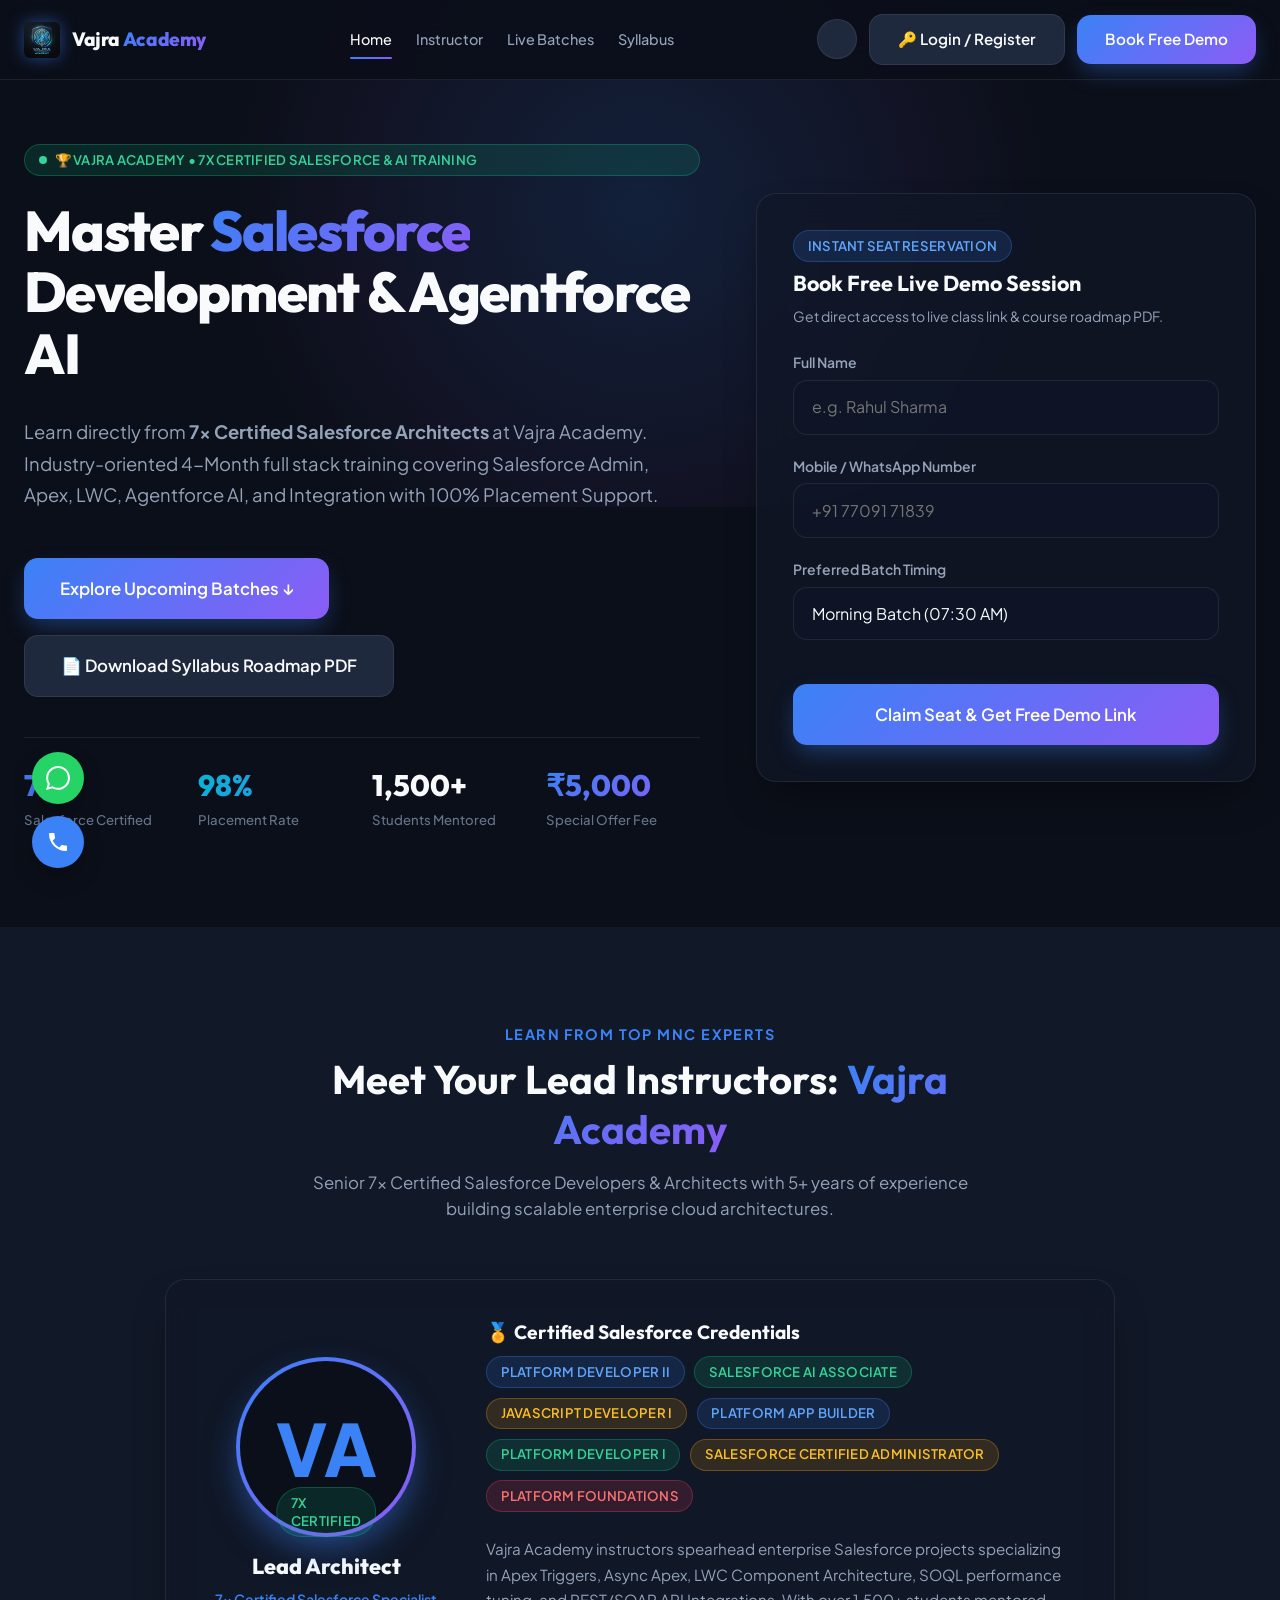
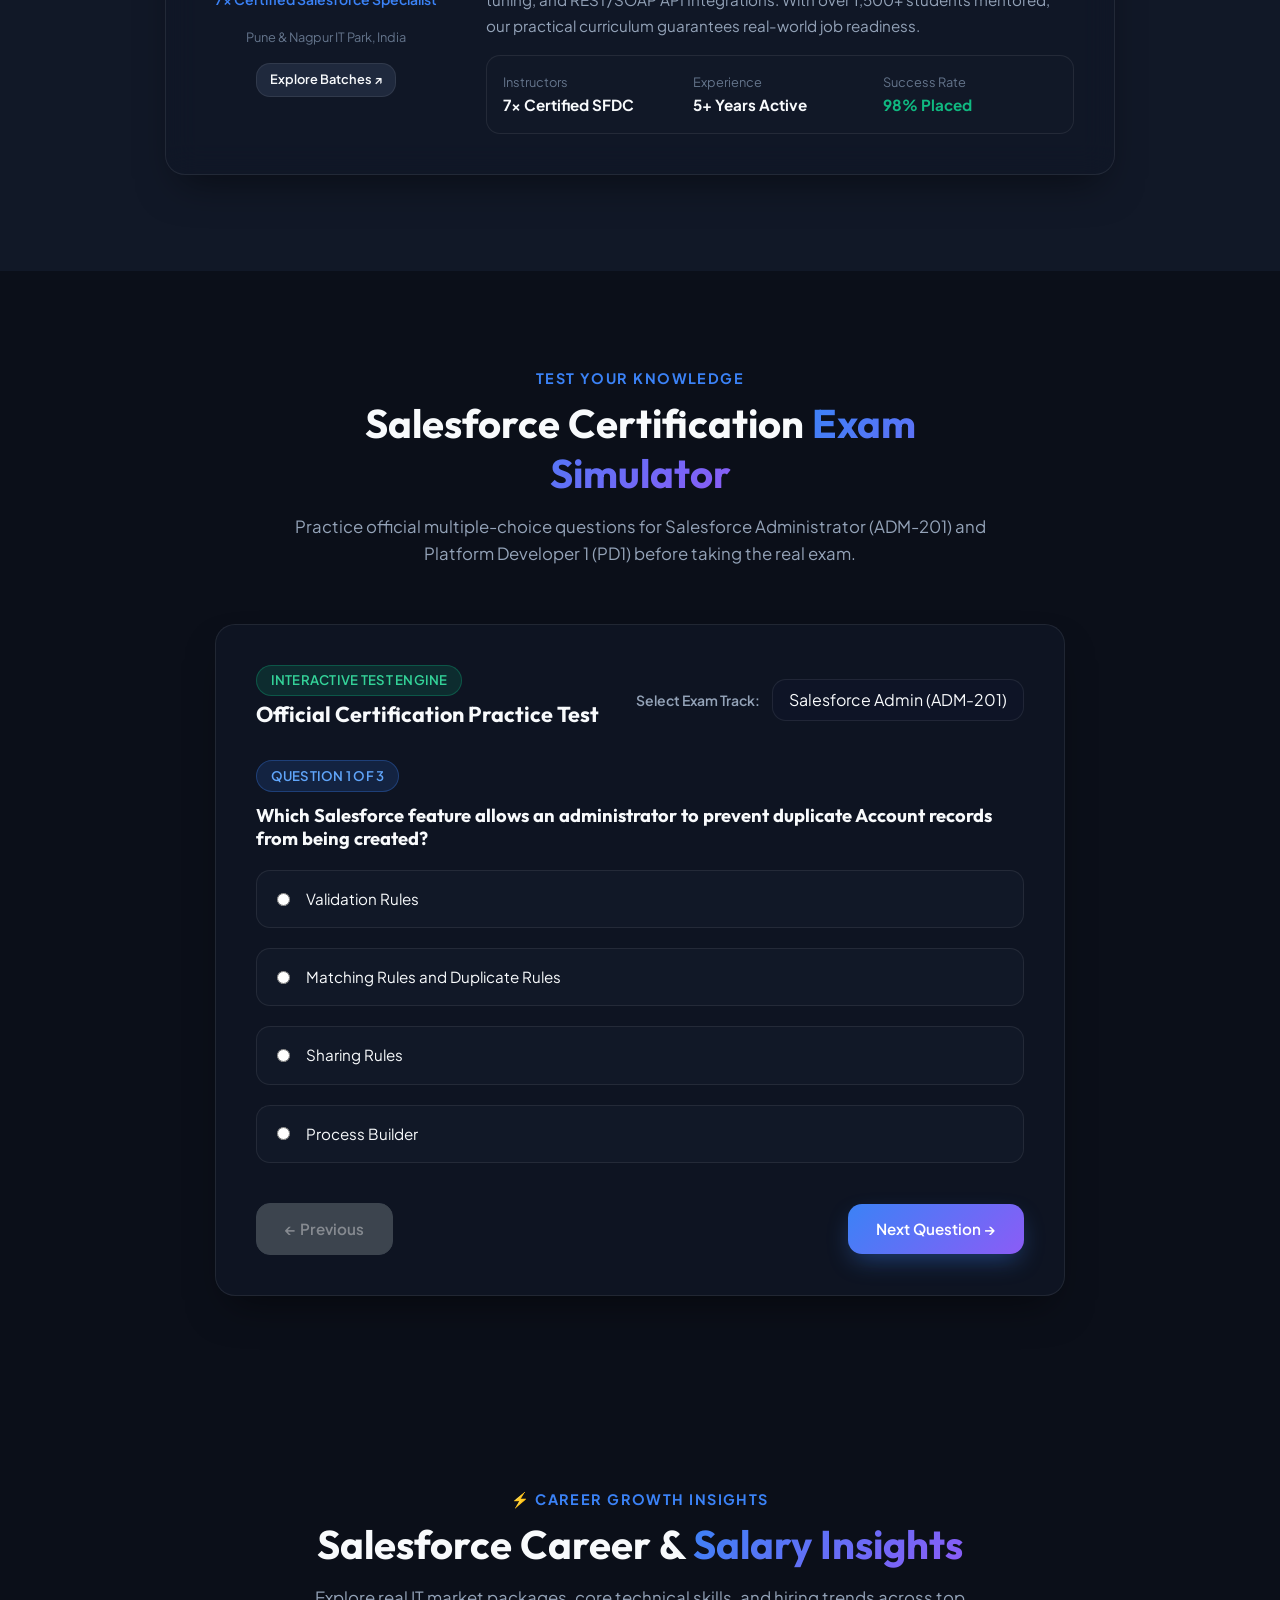
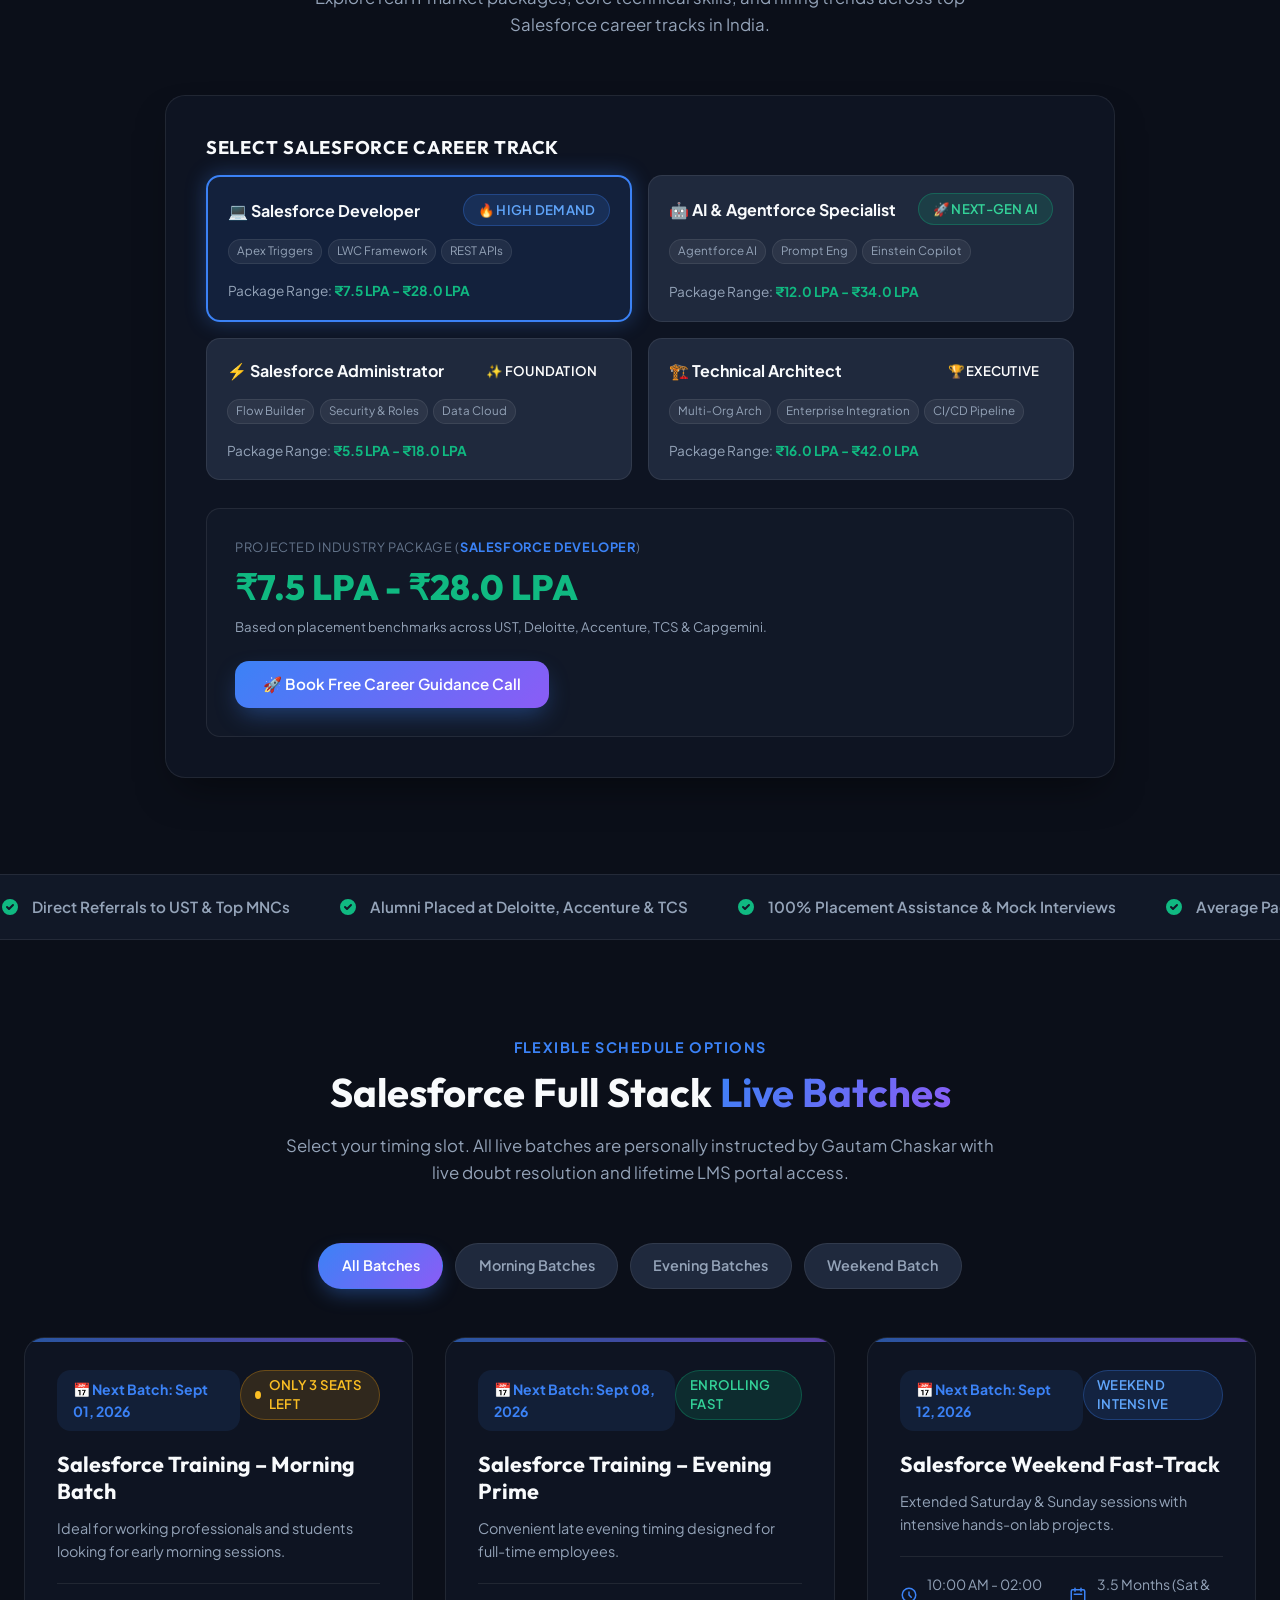
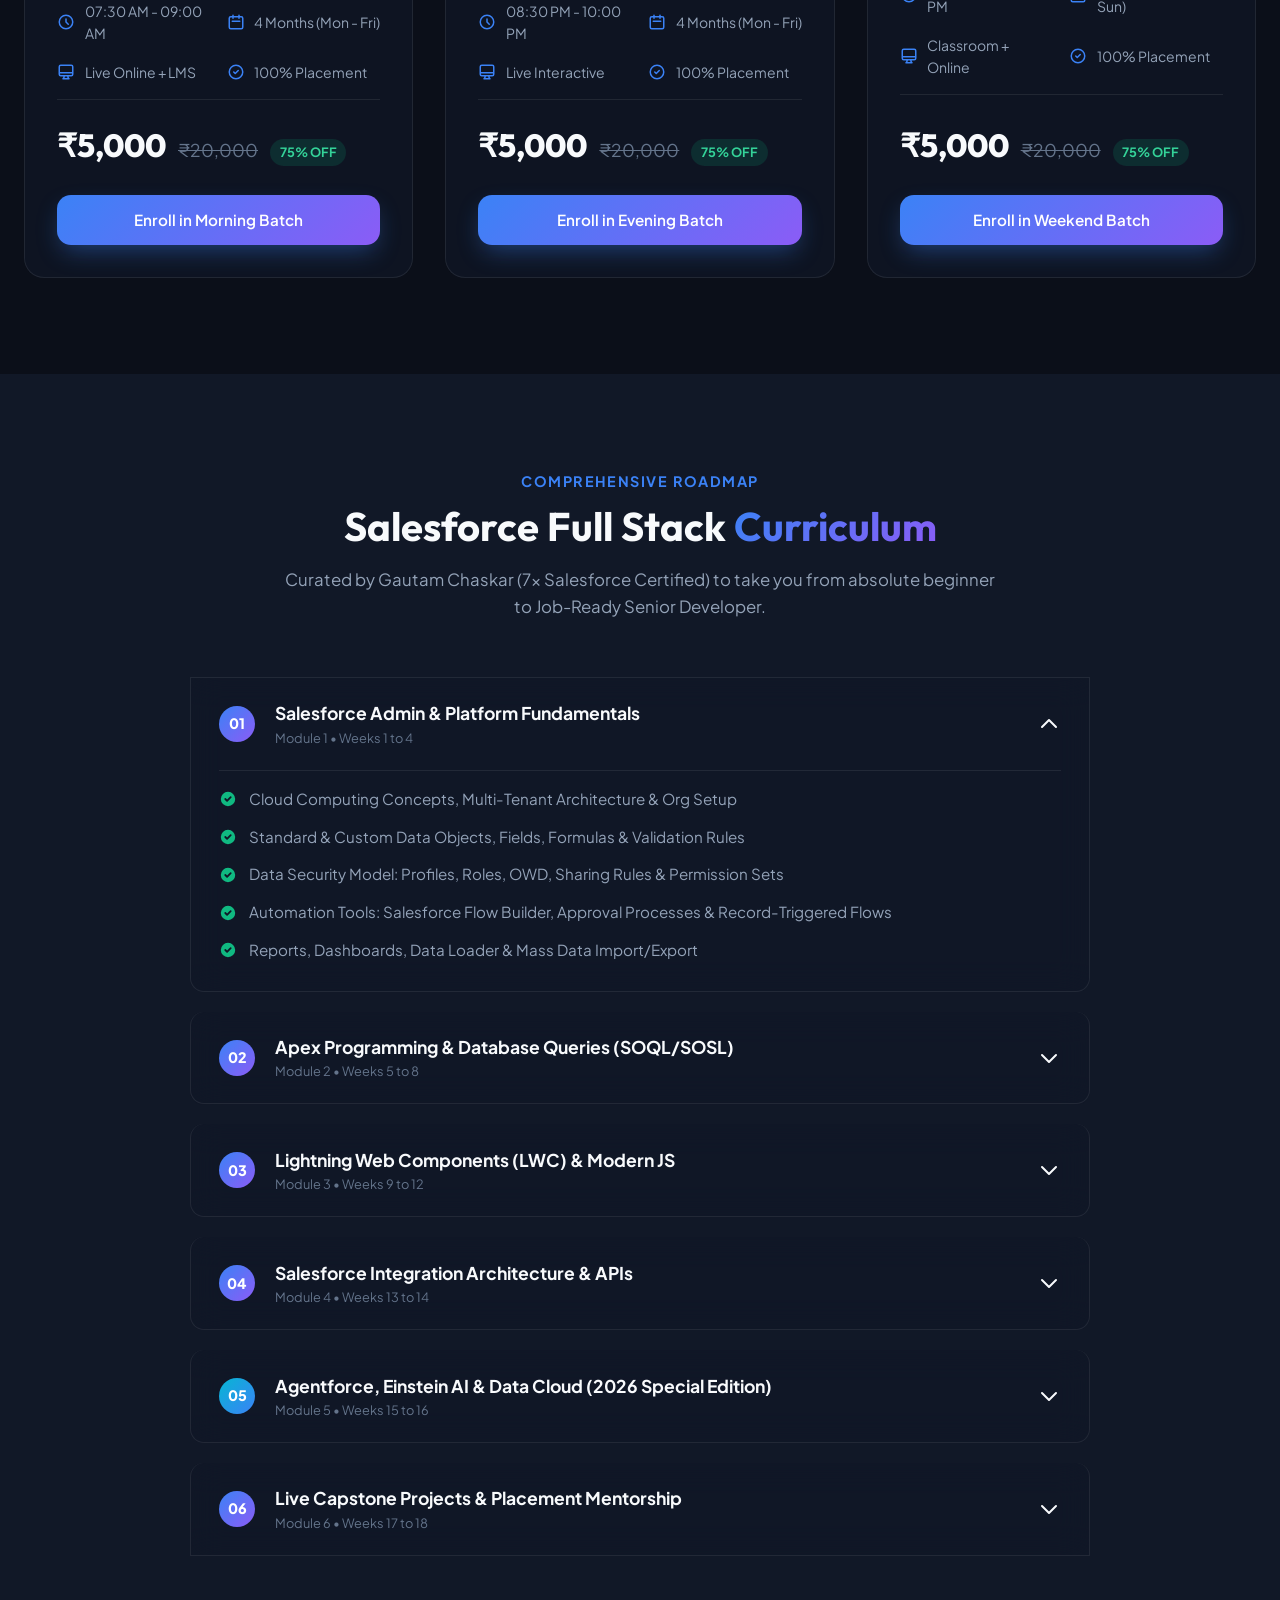
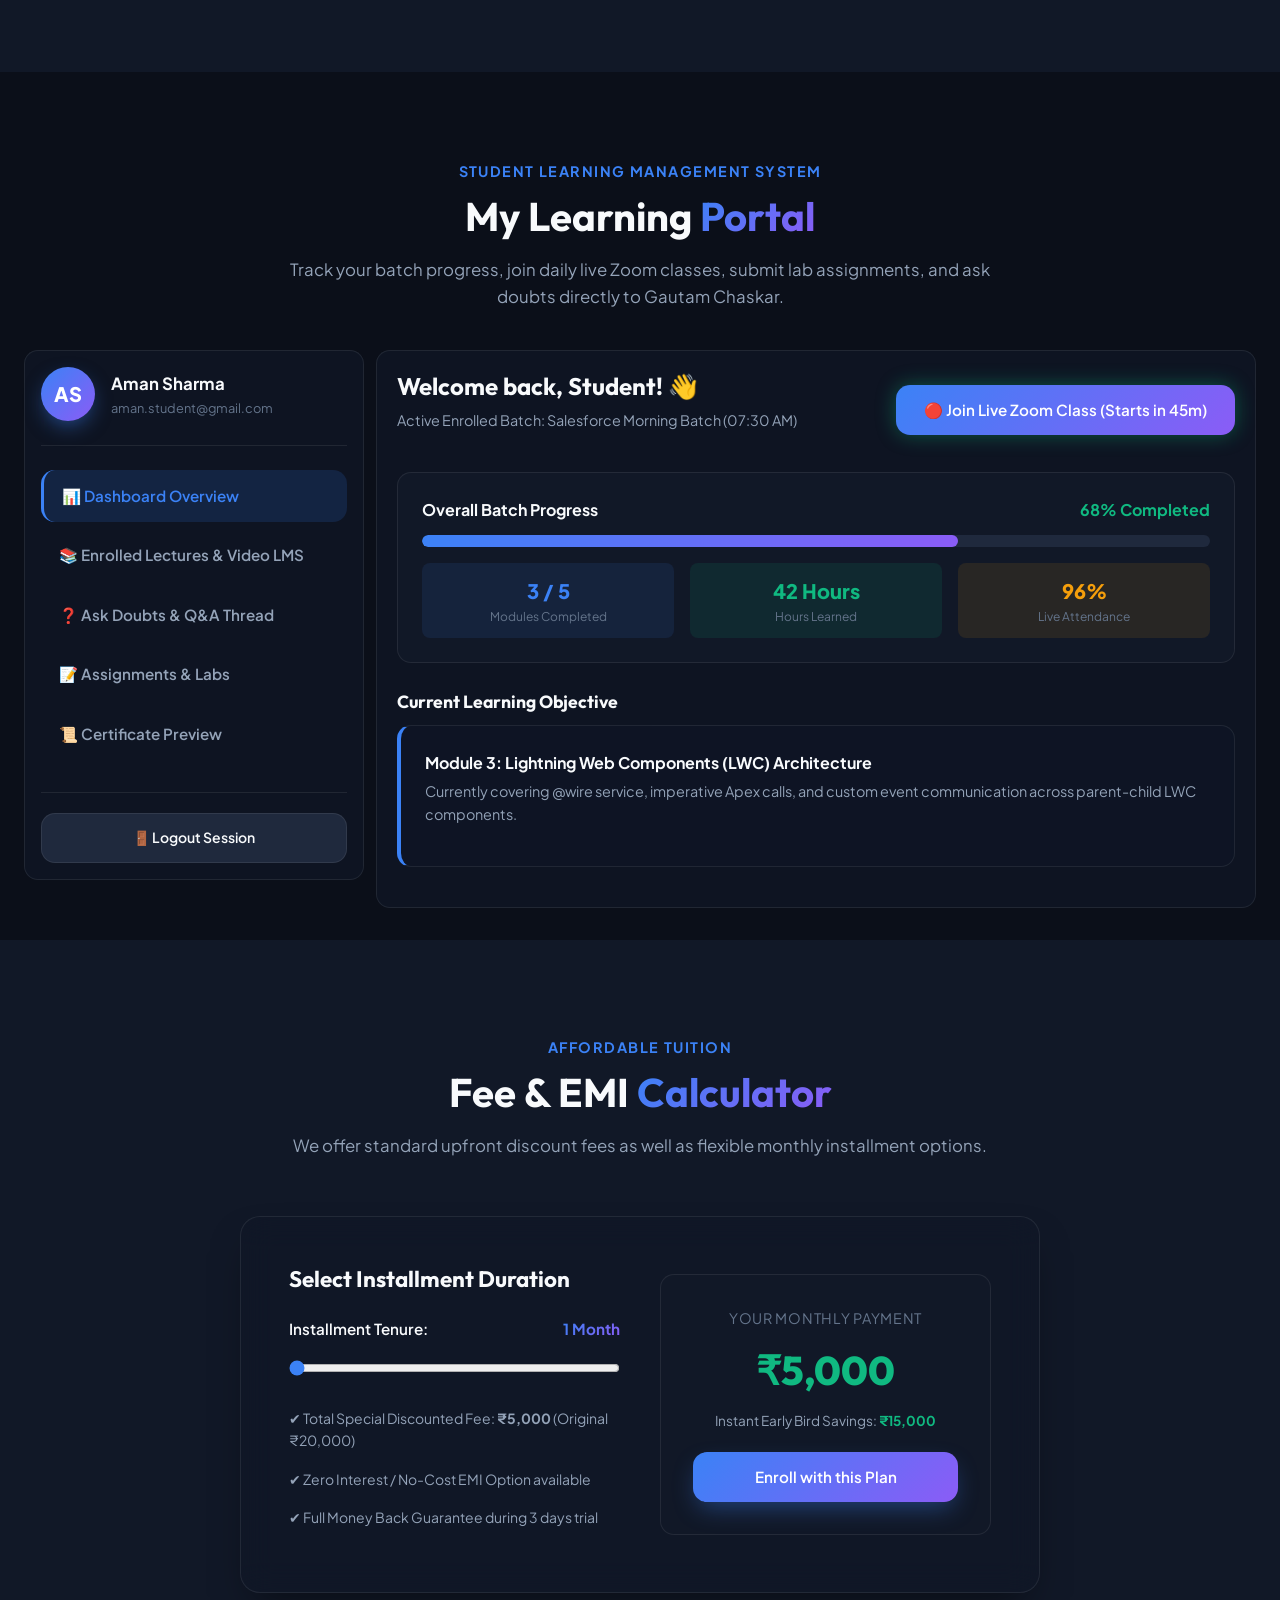
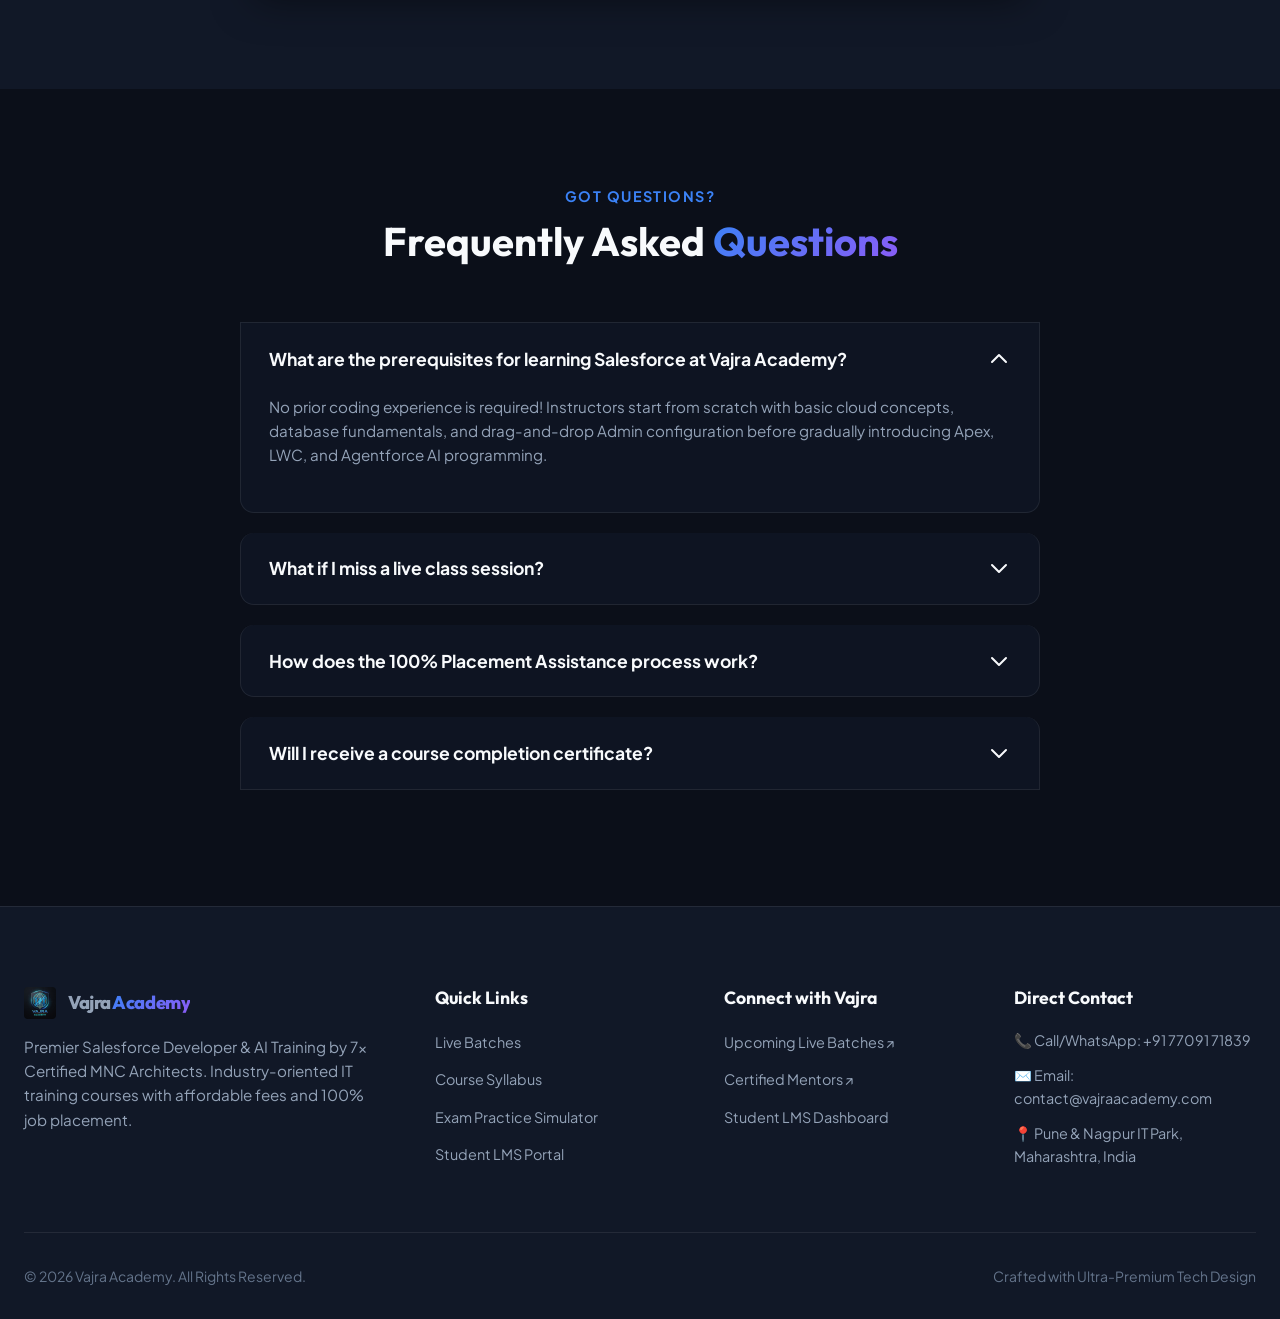
==== commit 6fda1780: "Fix main website layout, resolve nested section tags, and harmonize Bootstrap 5 overrides" ====
--- a/index.html
+++ b/index.html
@@ -88,13 +88,6 @@
     <div class="hero-glow"></div>
     <div class="container hero-grid">
       <div class="hero-content">
-  <!-- ==========================================================================
-       Hero Section
-       ========================================================================== -->
-  <section class="hero" id="hero">
-    <div class="hero-glow"></div>
-    <div class="container hero-grid">
-      <div class="hero-content">
         <div class="badge badge-emerald badge-pulse">
           🏆 Vajra Academy • 7x Certified Salesforce & AI Training
         </div>
--- a/style.css
+++ b/style.css
@@ -155,39 +155,42 @@
 }
 
 .badge {
-  display: inline-flex;
-  align-items: center;
-  gap: 0.5rem;
-  padding: 0.35rem 0.85rem;
-  border-radius: var(--radius-full);
-  font-size: 0.825rem;
-  font-weight: 600;
-  letter-spacing: 0.02em;
-  text-transform: uppercase;
+  display: inline-flex !important;
+  align-items: center !important;
+  gap: 0.5rem !important;
+  padding: 0.35rem 0.85rem !important;
+  border-radius: var(--radius-full) !important;
+  font-size: 0.825rem !important;
+  font-weight: 600 !important;
+  letter-spacing: 0.02em !important;
+  text-transform: uppercase !important;
+  white-space: normal !important;
+  line-height: 1.4 !important;
+  text-align: left !important;
 }
 
 .badge-primary {
-  background: rgba(59, 130, 246, 0.15);
-  color: #60a5fa;
-  border: 1px solid rgba(59, 130, 246, 0.3);
+  background: rgba(59, 130, 246, 0.15) !important;
+  color: #60a5fa !important;
+  border: 1px solid rgba(59, 130, 246, 0.3) !important;
 }
 
 .badge-emerald {
-  background: rgba(16, 185, 129, 0.15);
-  color: #34d399;
-  border: 1px solid rgba(16, 185, 129, 0.3);
+  background: rgba(16, 185, 129, 0.15) !important;
+  color: #34d399 !important;
+  border: 1px solid rgba(16, 185, 129, 0.3) !important;
 }
 
 .badge-amber {
-  background: rgba(245, 158, 11, 0.15);
-  color: #fbbf24;
-  border: 1px solid rgba(245, 158, 11, 0.3);
+  background: rgba(245, 158, 11, 0.15) !important;
+  color: #fbbf24 !important;
+  border: 1px solid rgba(245, 158, 11, 0.3) !important;
 }
 
 .badge-rose {
-  background: rgba(244, 63, 94, 0.15);
-  color: #f87171;
-  border: 1px solid rgba(244, 63, 94, 0.3);
+  background: rgba(244, 63, 94, 0.15) !important;
+  color: #f87171 !important;
+  border: 1px solid rgba(244, 63, 94, 0.3) !important;
 }
 
 .badge-pulse {
@@ -280,44 +283,70 @@
   width: 100%;
 }
 
+/* --- General Reset Overrides for Bootstrap Compatibility --- */
+a {
+  text-decoration: none !important;
+}
+
+ul {
+  padding-left: 0 !important;
+  margin-bottom: 0 !important;
+}
+
+.container {
+  width: 100% !important;
+  max-width: var(--container-max) !important;
+  margin-left: auto !important;
+  margin-right: auto !important;
+  padding-left: 1.5rem !important;
+  padding-right: 1.5rem !important;
+  box-sizing: border-box !important;
+}
+
 /* --- Navigation Header --- */
-.navbar {
-  position: fixed;
-  top: 0;
-  left: 0;
-  right: 0;
-  height: var(--header-height);
-  z-index: 1000;
+header.navbar, .navbar {
+  position: fixed !important;
+  top: 0 !important;
+  left: 0 !important;
+  right: 0 !important;
+  width: 100% !important;
+  height: var(--header-height) !important;
+  z-index: 1000 !important;
+  padding: 0 !important;
+  display: flex !important;
+  align-items: center !important;
+  background: rgba(11, 15, 25, 0.85) !important;
+  backdrop-filter: blur(20px) !important;
+  -webkit-backdrop-filter: blur(20px) !important;
+  border-bottom: 1px solid var(--glass-border) !important;
   transition: all var(--transition-normal);
 }
 
 .navbar.scrolled {
-  background: rgba(11, 15, 25, 0.85);
-  backdrop-filter: blur(20px);
-  -webkit-backdrop-filter: blur(20px);
-  border-bottom: 1px solid var(--glass-border);
-  box-shadow: 0 10px 30px rgba(0, 0, 0, 0.3);
+  background: rgba(11, 15, 25, 0.95) !important;
+  box-shadow: 0 10px 30px rgba(0, 0, 0, 0.3) !important;
 }
 
 [data-theme="light"] .navbar.scrolled {
-  background: rgba(255, 255, 255, 0.85);
+  background: rgba(255, 255, 255, 0.95) !important;
 }
 
 .nav-container {
-  display: flex;
-  align-items: center;
-  justify-content: space-between;
-  height: 100%;
+  display: flex !important;
+  align-items: center !important;
+  justify-content: space-between !important;
+  height: 100% !important;
 }
 
 .logo {
-  display: flex;
-  align-items: center;
-  gap: 0.75rem;
-  font-family: var(--font-heading);
-  font-size: 1.4rem;
-  font-weight: 800;
-  letter-spacing: -0.02em;
+  display: flex !important;
+  align-items: center !important;
+  gap: 0.75rem !important;
+  font-family: var(--font-heading) !important;
+  font-size: 1.4rem !important;
+  font-weight: 800 !important;
+  letter-spacing: -0.02em !important;
+  text-decoration: none !important;
 }
 
 .logo-icon {
@@ -338,22 +367,27 @@
 }
 
 .nav-links {
-  display: flex;
-  align-items: center;
-  gap: 1.5rem;
-  list-style: none;
+  display: flex !important;
+  flex-direction: row !important;
+  align-items: center !important;
+  gap: 1.5rem !important;
+  list-style: none !important;
+  margin: 0 !important;
+  padding: 0 !important;
 }
 
 .nav-link {
-  font-size: 0.9rem;
-  font-weight: 500;
-  color: var(--text-secondary);
-  position: relative;
-  padding: 0.5rem 0;
+  font-size: 0.9rem !important;
+  font-weight: 500 !important;
+  color: var(--text-secondary) !important;
+  position: relative !important;
+  padding: 0.5rem 0 !important;
+  background: transparent !important;
+  text-decoration: none !important;
 }
 
 .nav-link:hover, .nav-link.active {
-  color: var(--text-primary);
+  color: var(--text-primary) !important;
 }
 
 .nav-link::after {
@@ -373,9 +407,9 @@
 }
 
 .nav-actions {
-  display: flex;
-  align-items: center;
-  gap: 0.75rem;
+  display: flex !important;
+  align-items: center !important;
+  gap: 0.75rem !important;
 }
 
 .theme-toggle {
@@ -448,29 +482,37 @@
 }
 
 .hero-grid {
-  display: grid;
-  grid-template-columns: 1.15fr 0.85fr;
-  gap: 3.5rem;
-  align-items: center;
+  display: grid !important;
+  grid-template-columns: 1.15fr 0.85fr !important;
+  gap: 3.5rem !important;
+  align-items: center !important;
+  width: 100% !important;
+}
+
+@media (max-width: 991px) {
+  .hero-grid {
+    grid-template-columns: 1fr !important;
+    gap: 2rem !important;
+  }
 }
 
 .hero-content {
-  display: flex;
-  flex-direction: column;
-  gap: 1.5rem;
+  display: flex !important;
+  flex-direction: column !important;
+  gap: 1.5rem !important;
 }
 
 .hero-title {
-  font-size: 3.5rem;
-  font-weight: 800;
-  letter-spacing: -0.03em;
-  line-height: 1.1;
+  font-size: 3.5rem !important;
+  font-weight: 800 !important;
+  letter-spacing: -0.03em !important;
+  line-height: 1.1 !important;
 }
 
 .hero-description {
-  font-size: 1.15rem;
-  color: var(--text-secondary);
-  line-height: 1.7;
+  font-size: 1.15rem !important;
+  color: var(--text-secondary) !important;
+  line-height: 1.7 !important;
 }
 
 .hero-stats {
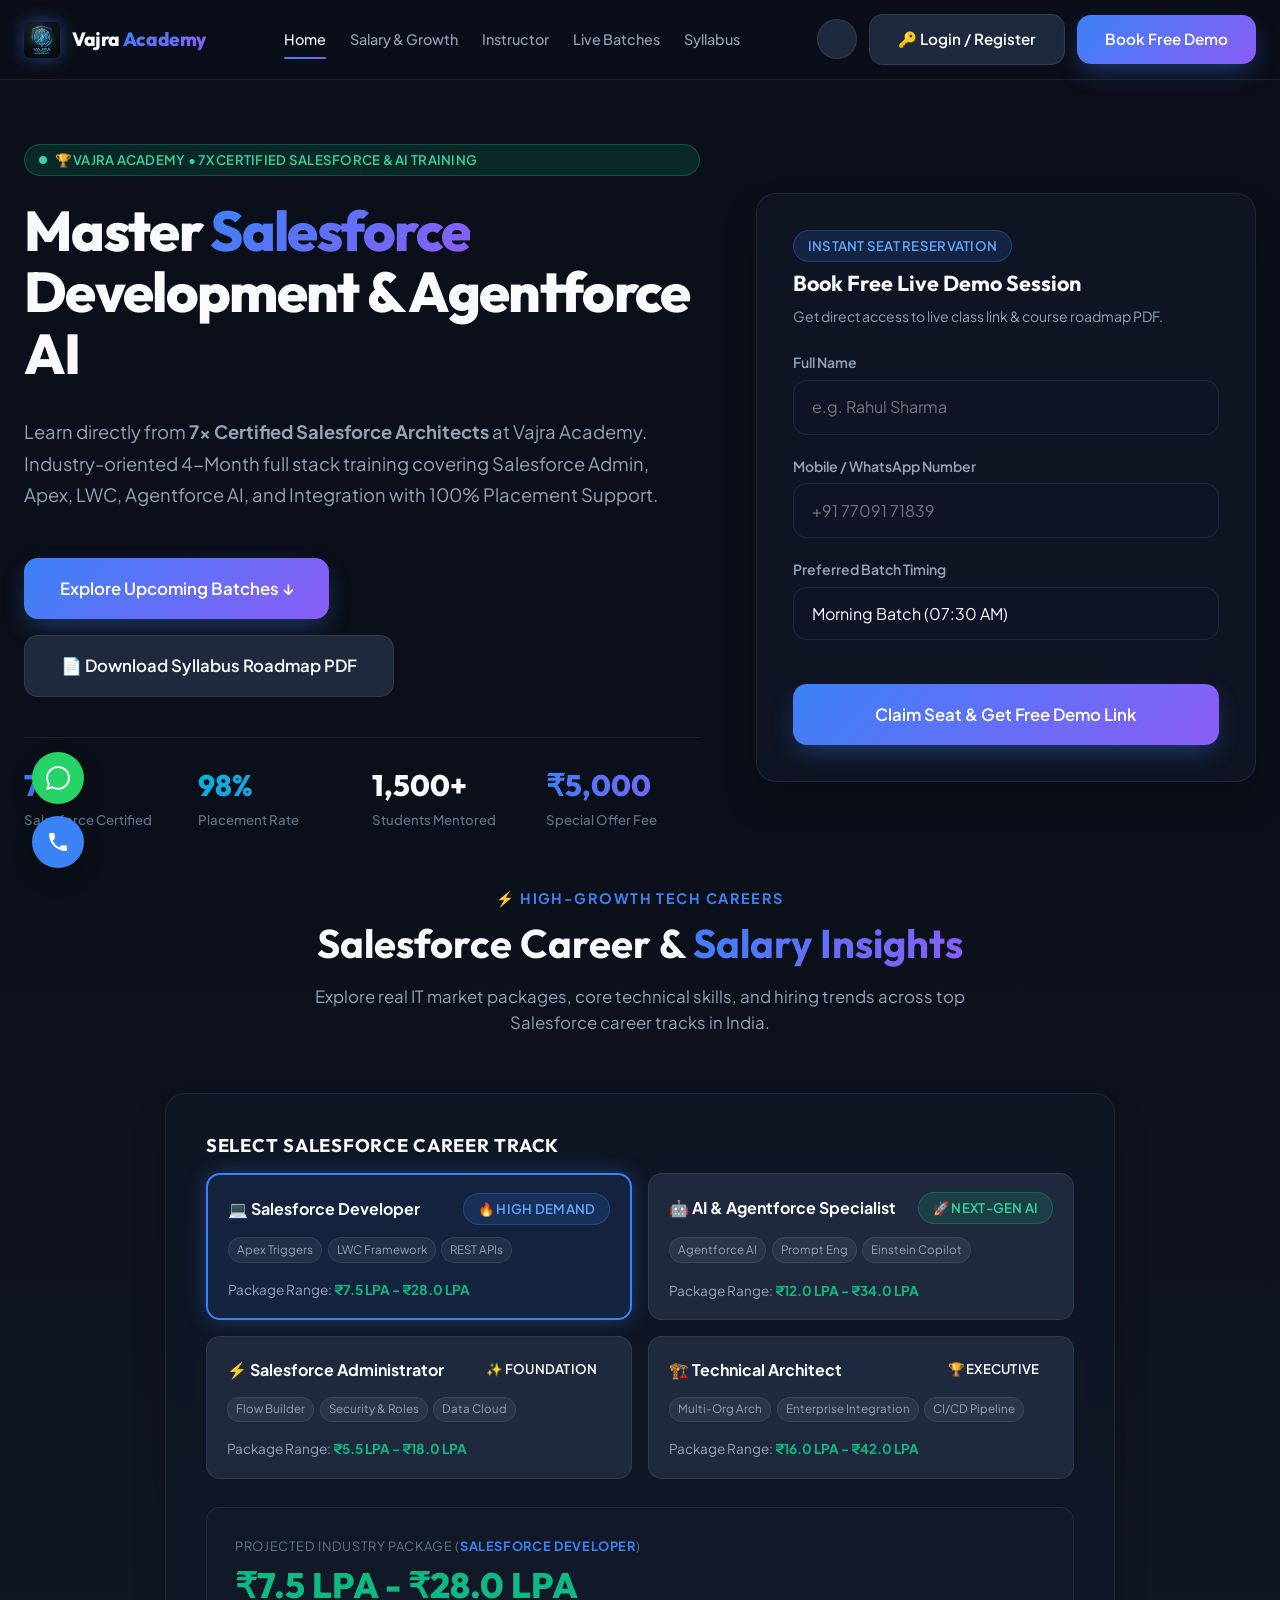
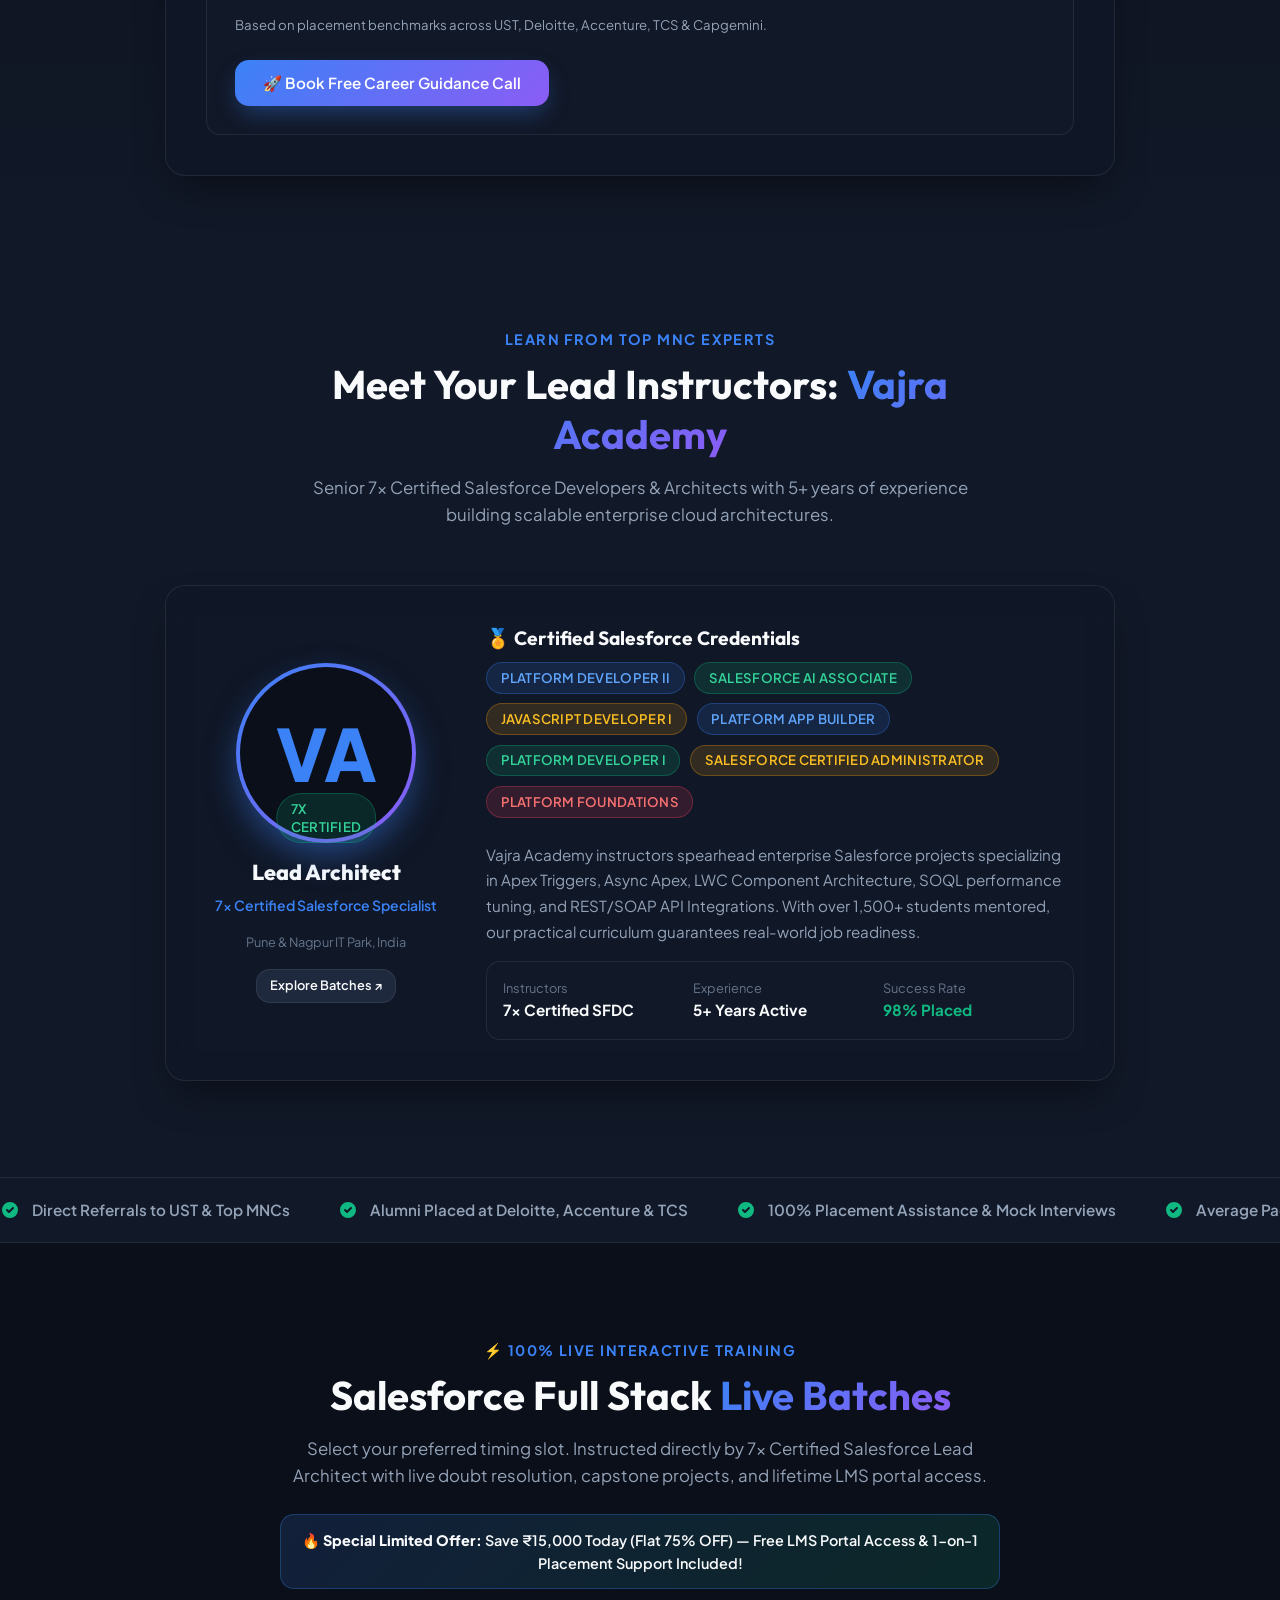
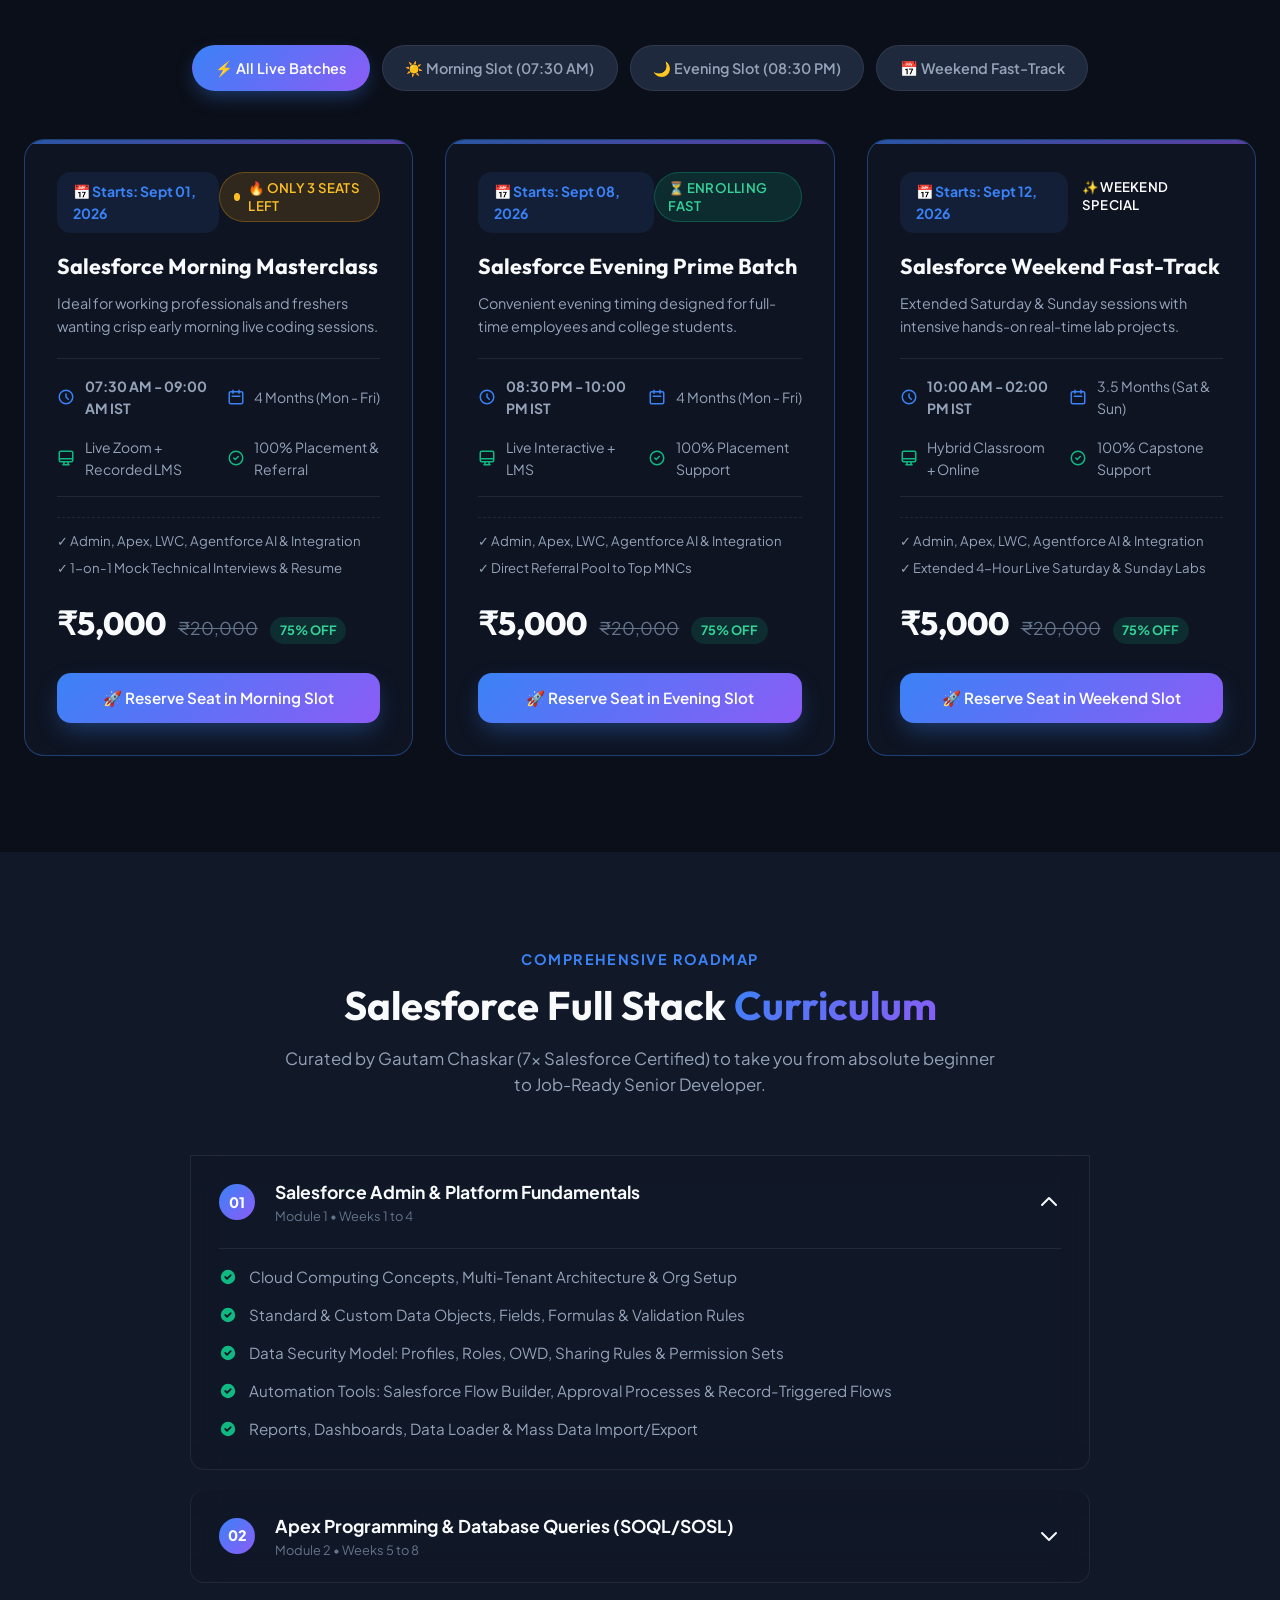
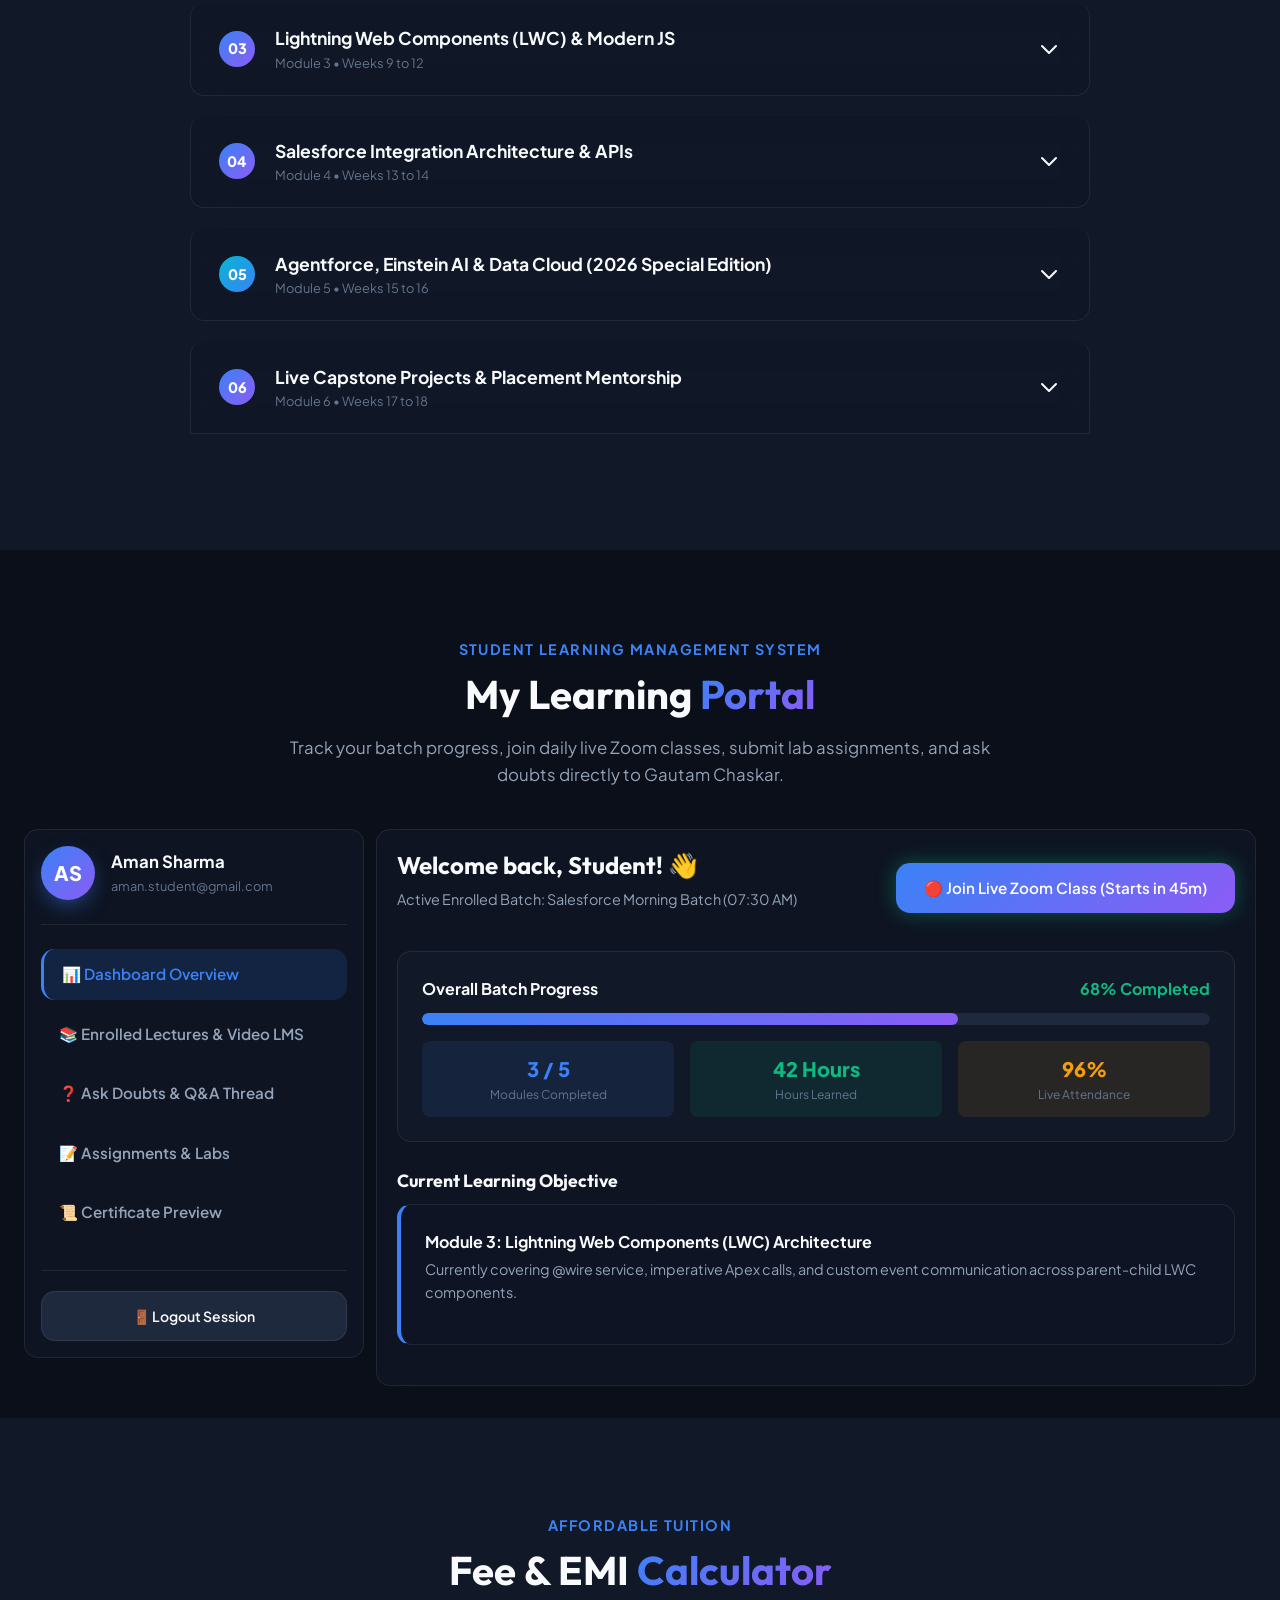
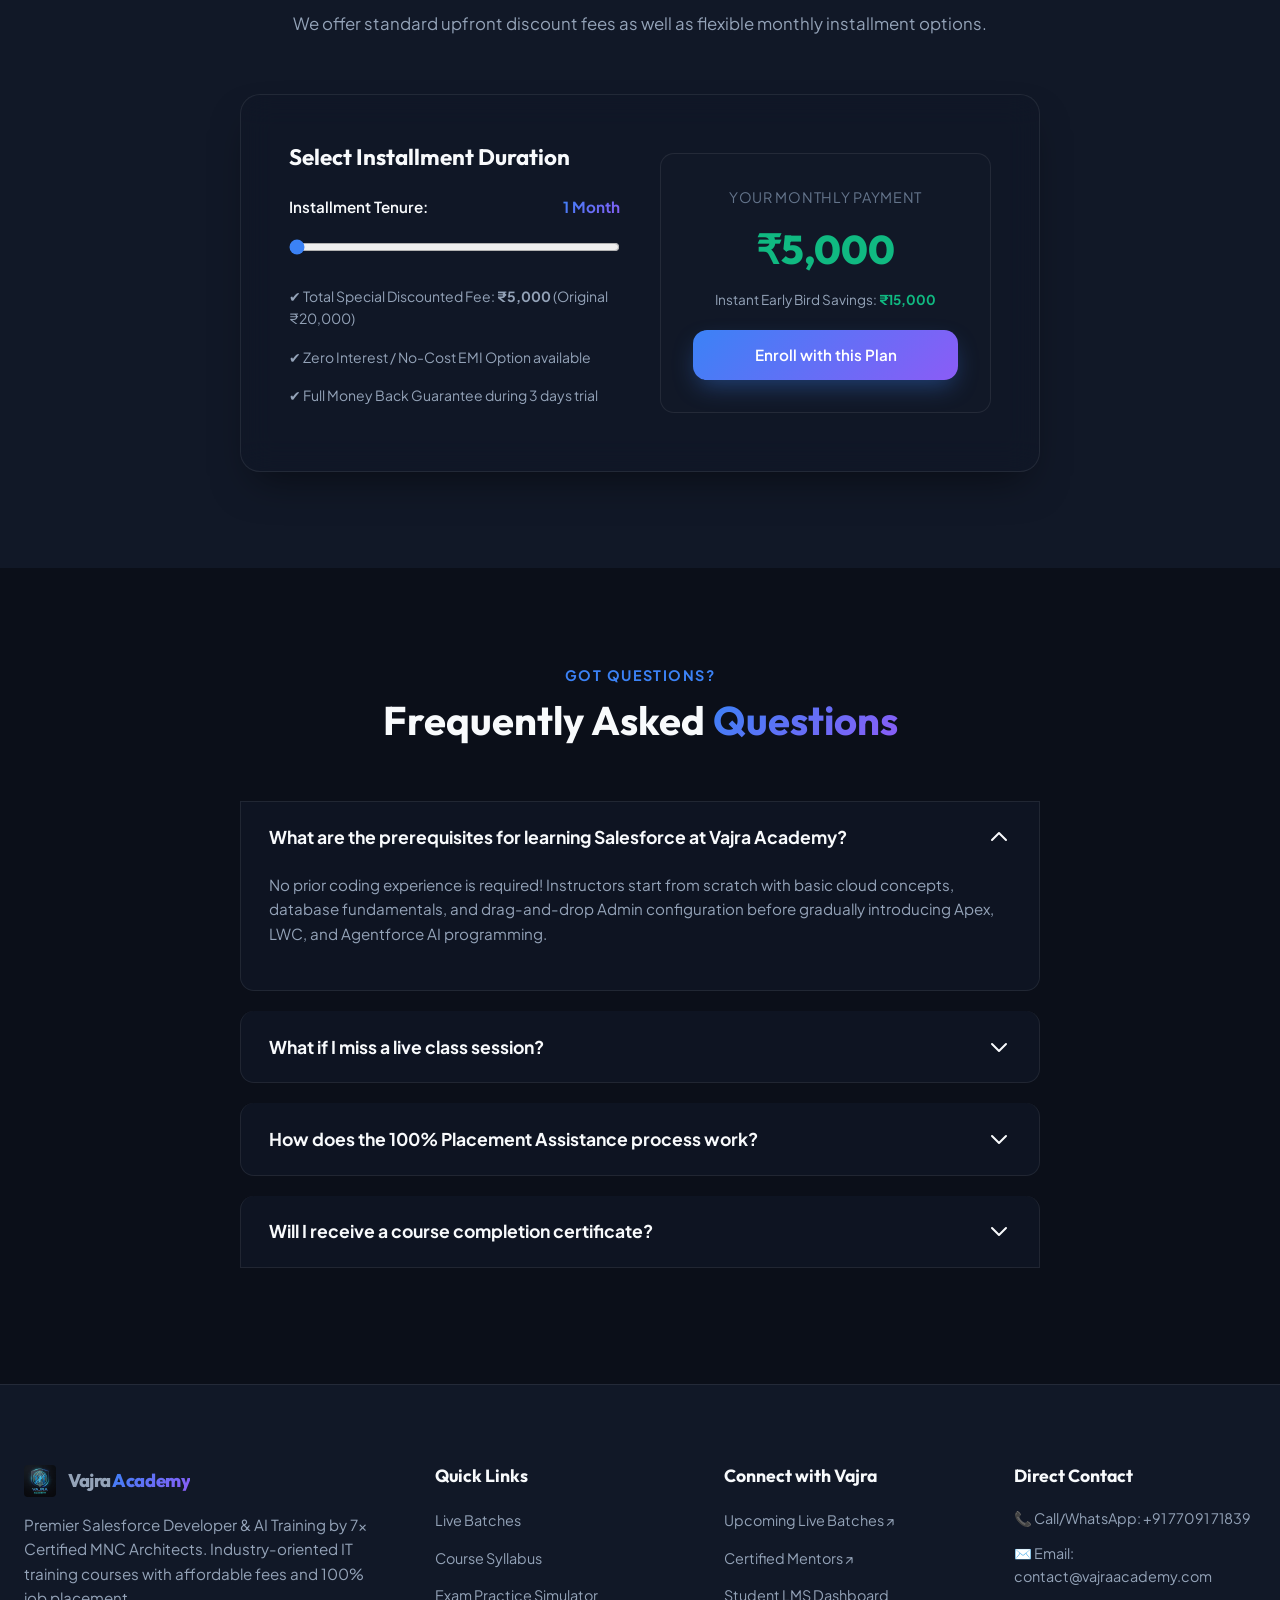
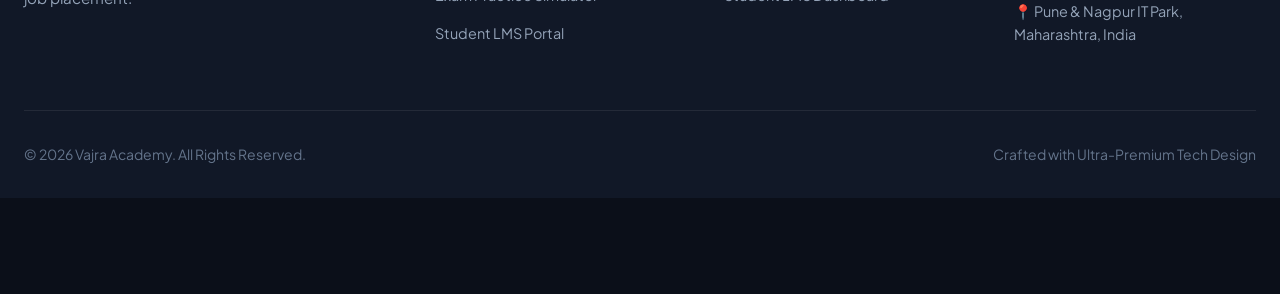
==== commit 0f918969: "Position Salary Insights at top, remove exam simulator from main site, and enhance Live Batches sect" ====
--- a/index.html
+++ b/index.html
@@ -38,6 +38,7 @@
 
       <ul class="nav-links">
         <li><a href="#hero" class="nav-link active">Home</a></li>
+        <li><a href="#salary-calculator" class="nav-link">Salary & Growth</a></li>
         <li><a href="#mentor" class="nav-link">Instructor</a></li>
         <li><a href="#batches" class="nav-link">Live Batches</a></li>
         <li><a href="#curriculum" class="nav-link">Syllabus</a></li>
@@ -165,6 +166,99 @@
         </form>
       </div>
     </div>
+  <!-- ==========================================================================
+       SECTION: SALESFORCE CAREER & SALARY ESTIMATOR (TOP HIGHLIGHT)
+       ========================================================================== -->
+  <section class="section" id="salary-calculator" style="padding-top:3.5rem; padding-bottom:3.5rem; background:linear-gradient(180deg, var(--bg-primary) 0%, var(--bg-secondary) 100%);">
+    <div class="container">
+      <div class="section-header">
+        <span class="section-subtitle">⚡ High-Growth Tech Careers</span>
+        <h2 class="section-title">Salesforce Career & <span class="text-gradient">Salary Insights</span></h2>
+        <p class="section-description">
+          Explore real IT market packages, core technical skills, and hiring trends across top Salesforce career tracks in India.
+        </p>
+      </div>
+
+      <div class="salary-card bg-glass">
+        <div style="margin-bottom:1.75rem;">
+          <h3 style="font-size:1.15rem; margin-bottom:1rem; color:var(--text-primary); text-transform:uppercase; letter-spacing:0.04em;">Select Salesforce Career Track</h3>
+          
+          <div class="salary-role-grid">
+            <div class="salary-role-card active" data-role="developer">
+              <div class="role-header">
+                <span class="role-title">💻 Salesforce Developer</span>
+                <span class="badge badge-primary">🔥 HIGH DEMAND</span>
+              </div>
+              <div class="role-skill-tags">
+                <span class="skill-tag">Apex Triggers</span>
+                <span class="skill-tag">LWC Framework</span>
+                <span class="skill-tag">REST APIs</span>
+              </div>
+              <div class="role-range">Package Range: <strong style="color:var(--accent-emerald);">₹7.5 LPA - ₹28.0 LPA</strong></div>
+            </div>
+
+            <div class="salary-role-card" data-role="ai">
+              <div class="role-header">
+                <span class="role-title">🤖 AI & Agentforce Specialist</span>
+                <span class="badge badge-emerald">🚀 NEXT-GEN AI</span>
+              </div>
+              <div class="role-skill-tags">
+                <span class="skill-tag">Agentforce AI</span>
+                <span class="skill-tag">Prompt Eng</span>
+                <span class="skill-tag">Einstein Copilot</span>
+              </div>
+              <div class="role-range">Package Range: <strong style="color:var(--accent-emerald);">₹12.0 LPA - ₹34.0 LPA</strong></div>
+            </div>
+
+            <div class="salary-role-card" data-role="admin">
+              <div class="role-header">
+                <span class="role-title">⚡ Salesforce Administrator</span>
+                <span class="badge badge-secondary">✨ FOUNDATION</span>
+              </div>
+              <div class="role-skill-tags">
+                <span class="skill-tag">Flow Builder</span>
+                <span class="skill-tag">Security & Roles</span>
+                <span class="skill-tag">Data Cloud</span>
+              </div>
+              <div class="role-range">Package Range: <strong style="color:var(--accent-emerald);">₹5.5 LPA - ₹18.0 LPA</strong></div>
+            </div>
+
+            <div class="salary-role-card" data-role="architect">
+              <div class="role-header">
+                <span class="role-title">🏗️ Technical Architect</span>
+                <span class="badge badge-purple">🏆 EXECUTIVE</span>
+              </div>
+              <div class="role-skill-tags">
+                <span class="skill-tag">Multi-Org Arch</span>
+                <span class="skill-tag">Enterprise Integration</span>
+                <span class="skill-tag">CI/CD Pipeline</span>
+              </div>
+              <div class="role-range">Package Range: <strong style="color:var(--accent-emerald);">₹16.0 LPA - ₹42.0 LPA</strong></div>
+            </div>
+          </div>
+        </div>
+
+        <div style="background:var(--bg-secondary); border:1px solid var(--glass-border); border-radius:var(--radius-md); padding:1.75rem; display:flex; align-items:center; justify-content:space-between; flex-wrap:wrap; gap:1.5rem; margin-top:0.5rem;">
+          <div>
+            <div style="font-size:0.8rem; color:var(--text-muted); text-transform:uppercase; letter-spacing:0.05em; margin-bottom:0.25rem;">
+              Projected Industry Package (<span id="projectedRoleTitle" style="color:var(--accent-primary); font-weight:700;">Salesforce Developer</span>)
+            </div>
+            <div class="calc-result-amount" id="projectedSalary" style="color:var(--accent-emerald); font-size:2.2rem; font-weight:800; line-height:1.2;">
+              ₹7.5 LPA - ₹28.0 LPA
+            </div>
+            <div style="font-size:0.825rem; color:var(--text-secondary); margin-top:0.3rem;">
+              Based on placement benchmarks across UST, Deloitte, Accenture, TCS & Capgemini.
+            </div>
+          </div>
+
+          <div>
+            <button class="btn btn-primary" data-open-modal data-target-modal="enrollModal" data-batch="Salary Estimator Consultation" style="padding:0.75rem 1.75rem; font-size:0.95rem;">
+              🚀 Book Free Career Guidance Call
+            </button>
+          </div>
+        </div>
+      </div>
+    </div>
   </section>
 
   <!-- ==========================================================================
@@ -241,137 +335,6 @@
   </section>
 
   <!-- ==========================================================================
-       NEW SECTION 1: CERTIFICATION EXAM PRACTICE SIMULATOR
-       ========================================================================== -->
-  <section class="section" id="exam-simulator">
-    <div class="container">
-      <div class="section-header">
-        <span class="section-subtitle">Test Your Knowledge</span>
-        <h2 class="section-title">Salesforce Certification <span class="text-gradient">Exam Simulator</span></h2>
-        <p class="section-description">
-          Practice official multiple-choice questions for Salesforce Administrator (ADM-201) and Platform Developer 1 (PD1) before taking the real exam.
-        </p>
-      </div>
-
-      <div class="simulator-card bg-glass">
-        <div style="display:flex; justify-content:space-between; align-items:center; margin-bottom:1.5rem; flex-wrap:wrap; gap:1rem;">
-          <div>
-            <span class="badge badge-emerald">Interactive Test Engine</span>
-            <h3 style="font-size:1.35rem; margin-top:0.3rem;">Official Certification Practice Test</h3>
-          </div>
-
-          <div style="display:flex; align-items:center; gap:0.75rem;">
-            <label style="font-size:0.875rem; font-weight:600; color:var(--text-secondary);">Select Exam Track:</label>
-            <select class="form-select" id="quizTypeSelect" style="width:auto; padding:0.5rem 1rem;">
-              <option value="admin">Salesforce Admin (ADM-201)</option>
-              <option value="pd1">Platform Developer I (PD1)</option>
-            </select>
-          </div>
-        </div>
-
-        <div id="quizQuestionContainer">
-          <!-- Rendered via JS -->
-        </div>
-      </div>
-    </div>
-  </section>
-
-  <!-- ==========================================================================
-       SECTION: SALESFORCE CAREER & SALARY ESTIMATOR
-       ========================================================================== -->
-  <section class="section" id="salary-calculator">
-    <div class="container">
-      <div class="section-header">
-        <span class="section-subtitle">⚡ Career Growth Insights</span>
-        <h2 class="section-title">Salesforce Career & <span class="text-gradient">Salary Insights</span></h2>
-        <p class="section-description">
-          Explore real IT market packages, core technical skills, and hiring trends across top Salesforce career tracks in India.
-        </p>
-      </div>
-
-      <div class="salary-card bg-glass">
-        <div style="margin-bottom:1.75rem;">
-          <h3 style="font-size:1.15rem; margin-bottom:1rem; color:var(--text-primary); text-transform:uppercase; letter-spacing:0.04em;">Select Salesforce Career Track</h3>
-          
-          <div class="salary-role-grid">
-            <div class="salary-role-card active" data-role="developer">
-              <div class="role-header">
-                <span class="role-title">💻 Salesforce Developer</span>
-                <span class="badge badge-primary">🔥 HIGH DEMAND</span>
-              </div>
-              <div class="role-skill-tags">
-                <span class="skill-tag">Apex Triggers</span>
-                <span class="skill-tag">LWC Framework</span>
-                <span class="skill-tag">REST APIs</span>
-              </div>
-              <div class="role-range">Package Range: <strong style="color:var(--accent-emerald);">₹7.5 LPA - ₹28.0 LPA</strong></div>
-            </div>
-
-            <div class="salary-role-card" data-role="ai">
-              <div class="role-header">
-                <span class="role-title">🤖 AI & Agentforce Specialist</span>
-                <span class="badge badge-emerald">🚀 NEXT-GEN AI</span>
-              </div>
-              <div class="role-skill-tags">
-                <span class="skill-tag">Agentforce AI</span>
-                <span class="skill-tag">Prompt Eng</span>
-                <span class="skill-tag">Einstein Copilot</span>
-              </div>
-              <div class="role-range">Package Range: <strong style="color:var(--accent-emerald);">₹12.0 LPA - ₹34.0 LPA</strong></div>
-            </div>
-
-            <div class="salary-role-card" data-role="admin">
-              <div class="role-header">
-                <span class="role-title">⚡ Salesforce Administrator</span>
-                <span class="badge badge-secondary">✨ FOUNDATION</span>
-              </div>
-              <div class="role-skill-tags">
-                <span class="skill-tag">Flow Builder</span>
-                <span class="skill-tag">Security & Roles</span>
-                <span class="skill-tag">Data Cloud</span>
-              </div>
-              <div class="role-range">Package Range: <strong style="color:var(--accent-emerald);">₹5.5 LPA - ₹18.0 LPA</strong></div>
-            </div>
-
-            <div class="salary-role-card" data-role="architect">
-              <div class="role-header">
-                <span class="role-title">🏗️ Technical Architect</span>
-                <span class="badge badge-purple">🏆 EXECUTIVE</span>
-              </div>
-              <div class="role-skill-tags">
-                <span class="skill-tag">Multi-Org Arch</span>
-                <span class="skill-tag">Enterprise Integration</span>
-                <span class="skill-tag">CI/CD Pipeline</span>
-              </div>
-              <div class="role-range">Package Range: <strong style="color:var(--accent-emerald);">₹16.0 LPA - ₹42.0 LPA</strong></div>
-            </div>
-          </div>
-        </div>
-
-        <div style="background:var(--bg-secondary); border:1px solid var(--glass-border); border-radius:var(--radius-md); padding:1.75rem; display:flex; align-items:center; justify-content:space-between; flex-wrap:wrap; gap:1.5rem; margin-top:0.5rem;">
-          <div>
-            <div style="font-size:0.8rem; color:var(--text-muted); text-transform:uppercase; letter-spacing:0.05em; margin-bottom:0.25rem;">
-              Projected Industry Package (<span id="projectedRoleTitle" style="color:var(--accent-primary); font-weight:700;">Salesforce Developer</span>)
-            </div>
-            <div class="calc-result-amount" id="projectedSalary" style="color:var(--accent-emerald); font-size:2.2rem; font-weight:800; line-height:1.2;">
-              ₹7.5 LPA - ₹28.0 LPA
-            </div>
-            <div style="font-size:0.825rem; color:var(--text-secondary); margin-top:0.3rem;">
-              Based on placement benchmarks across UST, Deloitte, Accenture, TCS & Capgemini.
-            </div>
-          </div>
-
-          <div>
-            <button class="btn btn-primary" data-open-modal data-target-modal="enrollModal" data-batch="Salary Estimator Consultation" style="padding:0.75rem 1.75rem; font-size:0.95rem;">
-              🚀 Book Free Career Guidance Call
-            </button>
-          </div>
-        </div>
-      </div>
-    </div>
-  </section>
-
-  <!-- ==========================================================================
        Hiring Partners / Alumni Ticker
        ========================================================================== -->
   <section class="ticker-section">
@@ -405,65 +368,75 @@
   </section>
 
   <!-- ==========================================================================
-       Live Batches Section
+       Live Batches Section (Enhanced)
        ========================================================================== -->
   <section class="section" id="batches">
     <div class="container">
       <div class="section-header">
-        <span class="section-subtitle">Flexible Schedule Options</span>
+        <span class="section-subtitle">⚡ 100% Live Interactive Training</span>
         <h2 class="section-title">Salesforce Full Stack <span class="text-gradient">Live Batches</span></h2>
         <p class="section-description">
-          Select your timing slot. All live batches are personally instructed by Gautam Chaskar with live doubt resolution and lifetime LMS portal access.
+          Select your preferred timing slot. Instructed directly by 7x Certified Salesforce Lead Architect with live doubt resolution, capstone projects, and lifetime LMS portal access.
         </p>
+
+        <!-- Early Bird Banner -->
+        <div style="max-width:820px; margin:1.5rem auto 0 auto; background:linear-gradient(135deg, rgba(59,130,246,0.15), rgba(16,185,129,0.15)); border:1px solid rgba(59,130,246,0.3); border-radius:var(--radius-md); padding:0.85rem 1.25rem; display:flex; align-items:center; justify-content:center; gap:0.75rem; font-size:0.9rem; font-weight:600; color:var(--text-primary);">
+          <span>🔥 <strong>Special Limited Offer:</strong> Save ₹15,000 Today (Flat 75% OFF) — Free LMS Portal Access & 1-on-1 Placement Support Included!</span>
+        </div>
       </div>
 
       <!-- Filter Tabs -->
       <div class="filter-tabs">
-        <button class="tab-btn active" data-filter="all">All Batches</button>
-        <button class="tab-btn" data-filter="morning">Morning Batches</button>
-        <button class="tab-btn" data-filter="evening">Evening Batches</button>
-        <button class="tab-btn" data-filter="weekend">Weekend Batch</button>
+        <button class="tab-btn active" data-filter="all">⚡ All Live Batches</button>
+        <button class="tab-btn" data-filter="morning">☀️ Morning Slot (07:30 AM)</button>
+        <button class="tab-btn" data-filter="evening">🌙 Evening Slot (08:30 PM)</button>
+        <button class="tab-btn" data-filter="weekend">📅 Weekend Fast-Track</button>
       </div>
 
       <!-- Batches Grid -->
       <div class="batch-grid">
         
-        <!-- Card 1 -->
-        <div class="batch-card bg-glass" data-category="morning">
+        <!-- Card 1: Morning Batch -->
+        <div class="batch-card bg-glass" data-category="morning" style="border:1px solid var(--glass-border-hover);">
           <div>
             <div class="batch-header">
               <div class="batch-date-badge">
-                📅 Next Batch: Sept 01, 2026
-              </div>
-              <span class="badge badge-amber badge-pulse">Only 3 Seats Left</span>
-            </div>
-
-            <h3 class="batch-title">Salesforce Training – Morning Batch</h3>
+                📅 Starts: Sept 01, 2026
+              </div>
+              <span class="badge badge-amber badge-pulse">🔥 ONLY 3 SEATS LEFT</span>
+            </div>
+
+            <h3 class="batch-title">Salesforce Morning Masterclass</h3>
             <p style="font-size:0.9rem; color:var(--text-secondary); margin-bottom:1rem;">
-              Ideal for working professionals and students looking for early morning sessions.
+              Ideal for working professionals and freshers wanting crisp early morning live coding sessions.
             </p>
 
             <div class="batch-meta">
               <div class="meta-item">
-                <svg style="width:18px;height:18px" fill="none" stroke="currentColor" viewBox="0 0 24 24"><path stroke-linecap="round" stroke-linejoin="round" stroke-width="2" d="M12 8v4l3 3m6-3a9 9 0 11-18 0 9 9 0 0118 0z"></path></svg>
-                07:30 AM - 09:00 AM
+                <svg style="width:18px;height:18px;color:var(--accent-primary);" fill="none" stroke="currentColor" viewBox="0 0 24 24"><path stroke-linecap="round" stroke-linejoin="round" stroke-width="2" d="M12 8v4l3 3m6-3a9 9 0 11-18 0 9 9 0 0118 0z"></path></svg>
+                <strong>07:30 AM - 09:00 AM IST</strong>
               </div>
               <div class="meta-item">
-                <svg style="width:18px;height:18px" fill="none" stroke="currentColor" viewBox="0 0 24 24"><path stroke-linecap="round" stroke-linejoin="round" stroke-width="2" d="M8 7V3m8 4V3m-9 8h10M5 21h14a2 2 0 002-2V7a2 2 0 00-2-2H5a2 2 0 00-2 2v12a2 2 0 002 2z"></path></svg>
+                <svg style="width:18px;height:18px;color:var(--accent-primary);" fill="none" stroke="currentColor" viewBox="0 0 24 24"><path stroke-linecap="round" stroke-linejoin="round" stroke-width="2" d="M8 7V3m8 4V3m-9 8h10M5 21h14a2 2 0 002-2V7a2 2 0 00-2-2H5a2 2 0 00-2 2v12a2 2 0 002 2z"></path></svg>
                 4 Months (Mon - Fri)
               </div>
               <div class="meta-item">
-                <svg style="width:18px;height:18px" fill="none" stroke="currentColor" viewBox="0 0 24 24"><path stroke-linecap="round" stroke-linejoin="round" stroke-width="2" d="M9.75 17L9 20l-1 1h8l-1-1-.75-3M3 13h18M5 17h14a2 2 0 002-2V5a2 2 0 00-2-2H5a2 2 0 00-2 2v10a2 2 0 002 2z"></path></svg>
-                Live Online + LMS
+                <svg style="width:18px;height:18px;color:var(--accent-emerald);" fill="none" stroke="currentColor" viewBox="0 0 24 24"><path stroke-linecap="round" stroke-linejoin="round" stroke-width="2" d="M9.75 17L9 20l-1 1h8l-1-1-.75-3M3 13h18M5 17h14a2 2 0 002-2V5a2 2 0 00-2-2H5a2 2 0 00-2 2v10a2 2 0 002 2z"></path></svg>
+                Live Zoom + Recorded LMS
               </div>
               <div class="meta-item">
-                <svg style="width:18px;height:18px" fill="none" stroke="currentColor" viewBox="0 0 24 24"><path stroke-linecap="round" stroke-linejoin="round" stroke-width="2" d="M9 12l2 2 4-4m6 2a9 9 0 11-18 0 9 9 0 0118 0z"></path></svg>
-                100% Placement
-              </div>
-            </div>
-          </div>
-
-          <div>
+                <svg style="width:18px;height:18px;color:var(--accent-emerald);" fill="none" stroke="currentColor" viewBox="0 0 24 24"><path stroke-linecap="round" stroke-linejoin="round" stroke-width="2" d="M9 12l2 2 4-4m6 2a9 9 0 11-18 0 9 9 0 0118 0z"></path></svg>
+                100% Placement & Referral
+              </div>
+            </div>
+
+            <div style="margin-top:1rem; padding-top:0.75rem; border-top:1px dashed var(--glass-border); font-size:0.825rem; color:var(--text-secondary); display:flex; flex-direction:column; gap:0.35rem;">
+              <div>✓ Admin, Apex, LWC, Agentforce AI & Integration</div>
+              <div>✓ 1-on-1 Mock Technical Interviews & Resume</div>
+            </div>
+          </div>
+
+          <div style="margin-top:1.25rem;">
             <div class="batch-pricing">
               <span class="price-current">₹5,000</span>
               <span class="price-original">₹20,000</span>
@@ -471,47 +444,52 @@
             </div>
 
             <button class="btn btn-primary btn-block" data-open-modal data-target-modal="enrollModal" data-batch="Morning Batch (07:30 AM)">
-              Enroll in Morning Batch
+              🚀 Reserve Seat in Morning Slot
             </button>
           </div>
         </div>
 
-        <!-- Card 2 -->
-        <div class="batch-card bg-glass" data-category="evening">
+        <!-- Card 2: Evening Batch -->
+        <div class="batch-card bg-glass" data-category="evening" style="border:1px solid var(--glass-border-hover);">
           <div>
             <div class="batch-header">
               <div class="batch-date-badge">
-                📅 Next Batch: Sept 08, 2026
-              </div>
-              <span class="badge badge-emerald">Enrolling Fast</span>
-            </div>
-
-            <h3 class="batch-title">Salesforce Training – Evening Prime</h3>
+                📅 Starts: Sept 08, 2026
+              </div>
+              <span class="badge badge-emerald">⏳ ENROLLING FAST</span>
+            </div>
+
+            <h3 class="batch-title">Salesforce Evening Prime Batch</h3>
             <p style="font-size:0.9rem; color:var(--text-secondary); margin-bottom:1rem;">
-              Convenient late evening timing designed for full-time employees.
+              Convenient evening timing designed for full-time employees and college students.
             </p>
 
             <div class="batch-meta">
               <div class="meta-item">
-                <svg style="width:18px;height:18px" fill="none" stroke="currentColor" viewBox="0 0 24 24"><path stroke-linecap="round" stroke-linejoin="round" stroke-width="2" d="M12 8v4l3 3m6-3a9 9 0 11-18 0 9 9 0 0118 0z"></path></svg>
-                08:30 PM - 10:00 PM
+                <svg style="width:18px;height:18px;color:var(--accent-primary);" fill="none" stroke="currentColor" viewBox="0 0 24 24"><path stroke-linecap="round" stroke-linejoin="round" stroke-width="2" d="M12 8v4l3 3m6-3a9 9 0 11-18 0 9 9 0 0118 0z"></path></svg>
+                <strong>08:30 PM - 10:00 PM IST</strong>
               </div>
               <div class="meta-item">
-                <svg style="width:18px;height:18px" fill="none" stroke="currentColor" viewBox="0 0 24 24"><path stroke-linecap="round" stroke-linejoin="round" stroke-width="2" d="M8 7V3m8 4V3m-9 8h10M5 21h14a2 2 0 002-2V7a2 2 0 00-2-2H5a2 2 0 00-2 2v12a2 2 0 002 2z"></path></svg>
+                <svg style="width:18px;height:18px;color:var(--accent-primary);" fill="none" stroke="currentColor" viewBox="0 0 24 24"><path stroke-linecap="round" stroke-linejoin="round" stroke-width="2" d="M8 7V3m8 4V3m-9 8h10M5 21h14a2 2 0 002-2V7a2 2 0 00-2-2H5a2 2 0 00-2 2v12a2 2 0 002 2z"></path></svg>
                 4 Months (Mon - Fri)
               </div>
               <div class="meta-item">
-                <svg style="width:18px;height:18px" fill="none" stroke="currentColor" viewBox="0 0 24 24"><path stroke-linecap="round" stroke-linejoin="round" stroke-width="2" d="M9.75 17L9 20l-1 1h8l-1-1-.75-3M3 13h18M5 17h14a2 2 0 002-2V5a2 2 0 00-2-2H5a2 2 0 00-2 2v10a2 2 0 002 2z"></path></svg>
-                Live Interactive
+                <svg style="width:18px;height:18px;color:var(--accent-emerald);" fill="none" stroke="currentColor" viewBox="0 0 24 24"><path stroke-linecap="round" stroke-linejoin="round" stroke-width="2" d="M9.75 17L9 20l-1 1h8l-1-1-.75-3M3 13h18M5 17h14a2 2 0 002-2V5a2 2 0 00-2-2H5a2 2 0 00-2 2v10a2 2 0 002 2z"></path></svg>
+                Live Interactive + LMS
               </div>
               <div class="meta-item">
-                <svg style="width:18px;height:18px" fill="none" stroke="currentColor" viewBox="0 0 24 24"><path stroke-linecap="round" stroke-linejoin="round" stroke-width="2" d="M9 12l2 2 4-4m6 2a9 9 0 11-18 0 9 9 0 0118 0z"></path></svg>
-                100% Placement
-              </div>
-            </div>
-          </div>
-
-          <div>
+                <svg style="width:18px;height:18px;color:var(--accent-emerald);" fill="none" stroke="currentColor" viewBox="0 0 24 24"><path stroke-linecap="round" stroke-linejoin="round" stroke-width="2" d="M9 12l2 2 4-4m6 2a9 9 0 11-18 0 9 9 0 0118 0z"></path></svg>
+                100% Placement Support
+              </div>
+            </div>
+
+            <div style="margin-top:1rem; padding-top:0.75rem; border-top:1px dashed var(--glass-border); font-size:0.825rem; color:var(--text-secondary); display:flex; flex-direction:column; gap:0.35rem;">
+              <div>✓ Admin, Apex, LWC, Agentforce AI & Integration</div>
+              <div>✓ Direct Referral Pool to Top MNCs</div>
+            </div>
+          </div>
+
+          <div style="margin-top:1.25rem;">
             <div class="batch-pricing">
               <span class="price-current">₹5,000</span>
               <span class="price-original">₹20,000</span>
@@ -519,47 +497,52 @@
             </div>
 
             <button class="btn btn-primary btn-block" data-open-modal data-target-modal="enrollModal" data-batch="Evening Batch (08:30 PM)">
-              Enroll in Evening Batch
+              🚀 Reserve Seat in Evening Slot
             </button>
           </div>
         </div>
 
-        <!-- Card 3 -->
-        <div class="batch-card bg-glass" data-category="weekend">
+        <!-- Card 3: Weekend Batch -->
+        <div class="batch-card bg-glass" data-category="weekend" style="border:1px solid var(--glass-border-hover);">
           <div>
             <div class="batch-header">
               <div class="batch-date-badge">
-                📅 Next Batch: Sept 12, 2026
-              </div>
-              <span class="badge badge-primary">Weekend Intensive</span>
+                📅 Starts: Sept 12, 2026
+              </div>
+              <span class="badge badge-purple">✨ WEEKEND SPECIAL</span>
             </div>
 
             <h3 class="batch-title">Salesforce Weekend Fast-Track</h3>
             <p style="font-size:0.9rem; color:var(--text-secondary); margin-bottom:1rem;">
-              Extended Saturday & Sunday sessions with intensive hands-on lab projects.
+              Extended Saturday & Sunday sessions with intensive hands-on real-time lab projects.
             </p>
 
             <div class="batch-meta">
               <div class="meta-item">
-                <svg style="width:18px;height:18px" fill="none" stroke="currentColor" viewBox="0 0 24 24"><path stroke-linecap="round" stroke-linejoin="round" stroke-width="2" d="M12 8v4l3 3m6-3a9 9 0 11-18 0 9 9 0 0118 0z"></path></svg>
-                10:00 AM - 02:00 PM
+                <svg style="width:18px;height:18px;color:var(--accent-primary);" fill="none" stroke="currentColor" viewBox="0 0 24 24"><path stroke-linecap="round" stroke-linejoin="round" stroke-width="2" d="M12 8v4l3 3m6-3a9 9 0 11-18 0 9 9 0 0118 0z"></path></svg>
+                <strong>10:00 AM - 02:00 PM IST</strong>
               </div>
               <div class="meta-item">
-                <svg style="width:18px;height:18px" fill="none" stroke="currentColor" viewBox="0 0 24 24"><path stroke-linecap="round" stroke-linejoin="round" stroke-width="2" d="M8 7V3m8 4V3m-9 8h10M5 21h14a2 2 0 002-2V7a2 2 0 00-2-2H5a2 2 0 00-2 2v12a2 2 0 002 2z"></path></svg>
+                <svg style="width:18px;height:18px;color:var(--accent-primary);" fill="none" stroke="currentColor" viewBox="0 0 24 24"><path stroke-linecap="round" stroke-linejoin="round" stroke-width="2" d="M8 7V3m8 4V3m-9 8h10M5 21h14a2 2 0 002-2V7a2 2 0 00-2-2H5a2 2 0 00-2 2v12a2 2 0 002 2z"></path></svg>
                 3.5 Months (Sat & Sun)
               </div>
               <div class="meta-item">
-                <svg style="width:18px;height:18px" fill="none" stroke="currentColor" viewBox="0 0 24 24"><path stroke-linecap="round" stroke-linejoin="round" stroke-width="2" d="M9.75 17L9 20l-1 1h8l-1-1-.75-3M3 13h18M5 17h14a2 2 0 002-2V5a2 2 0 00-2-2H5a2 2 0 00-2 2v10a2 2 0 002 2z"></path></svg>
-                Classroom + Online
+                <svg style="width:18px;height:18px;color:var(--accent-emerald);" fill="none" stroke="currentColor" viewBox="0 0 24 24"><path stroke-linecap="round" stroke-linejoin="round" stroke-width="2" d="M9.75 17L9 20l-1 1h8l-1-1-.75-3M3 13h18M5 17h14a2 2 0 002-2V5a2 2 0 00-2-2H5a2 2 0 00-2 2v10a2 2 0 002 2z"></path></svg>
+                Hybrid Classroom + Online
               </div>
               <div class="meta-item">
-                <svg style="width:18px;height:18px" fill="none" stroke="currentColor" viewBox="0 0 24 24"><path stroke-linecap="round" stroke-linejoin="round" stroke-width="2" d="M9 12l2 2 4-4m6 2a9 9 0 11-18 0 9 9 0 0118 0z"></path></svg>
-                100% Placement
-              </div>
-            </div>
-          </div>
-
-          <div>
+                <svg style="width:18px;height:18px;color:var(--accent-emerald);" fill="none" stroke="currentColor" viewBox="0 0 24 24"><path stroke-linecap="round" stroke-linejoin="round" stroke-width="2" d="M9 12l2 2 4-4m6 2a9 9 0 11-18 0 9 9 0 0118 0z"></path></svg>
+                100% Capstone Support
+              </div>
+            </div>
+
+            <div style="margin-top:1rem; padding-top:0.75rem; border-top:1px dashed var(--glass-border); font-size:0.825rem; color:var(--text-secondary); display:flex; flex-direction:column; gap:0.35rem;">
+              <div>✓ Admin, Apex, LWC, Agentforce AI & Integration</div>
+              <div>✓ Extended 4-Hour Live Saturday & Sunday Labs</div>
+            </div>
+          </div>
+
+          <div style="margin-top:1.25rem;">
             <div class="batch-pricing">
               <span class="price-current">₹5,000</span>
               <span class="price-original">₹20,000</span>
@@ -567,7 +550,7 @@
             </div>
 
             <button class="btn btn-primary btn-block" data-open-modal data-target-modal="enrollModal" data-batch="Weekend Batch (Sat-Sun)">
-              Enroll in Weekend Batch
+              🚀 Reserve Seat in Weekend Slot
             </button>
           </div>
         </div>
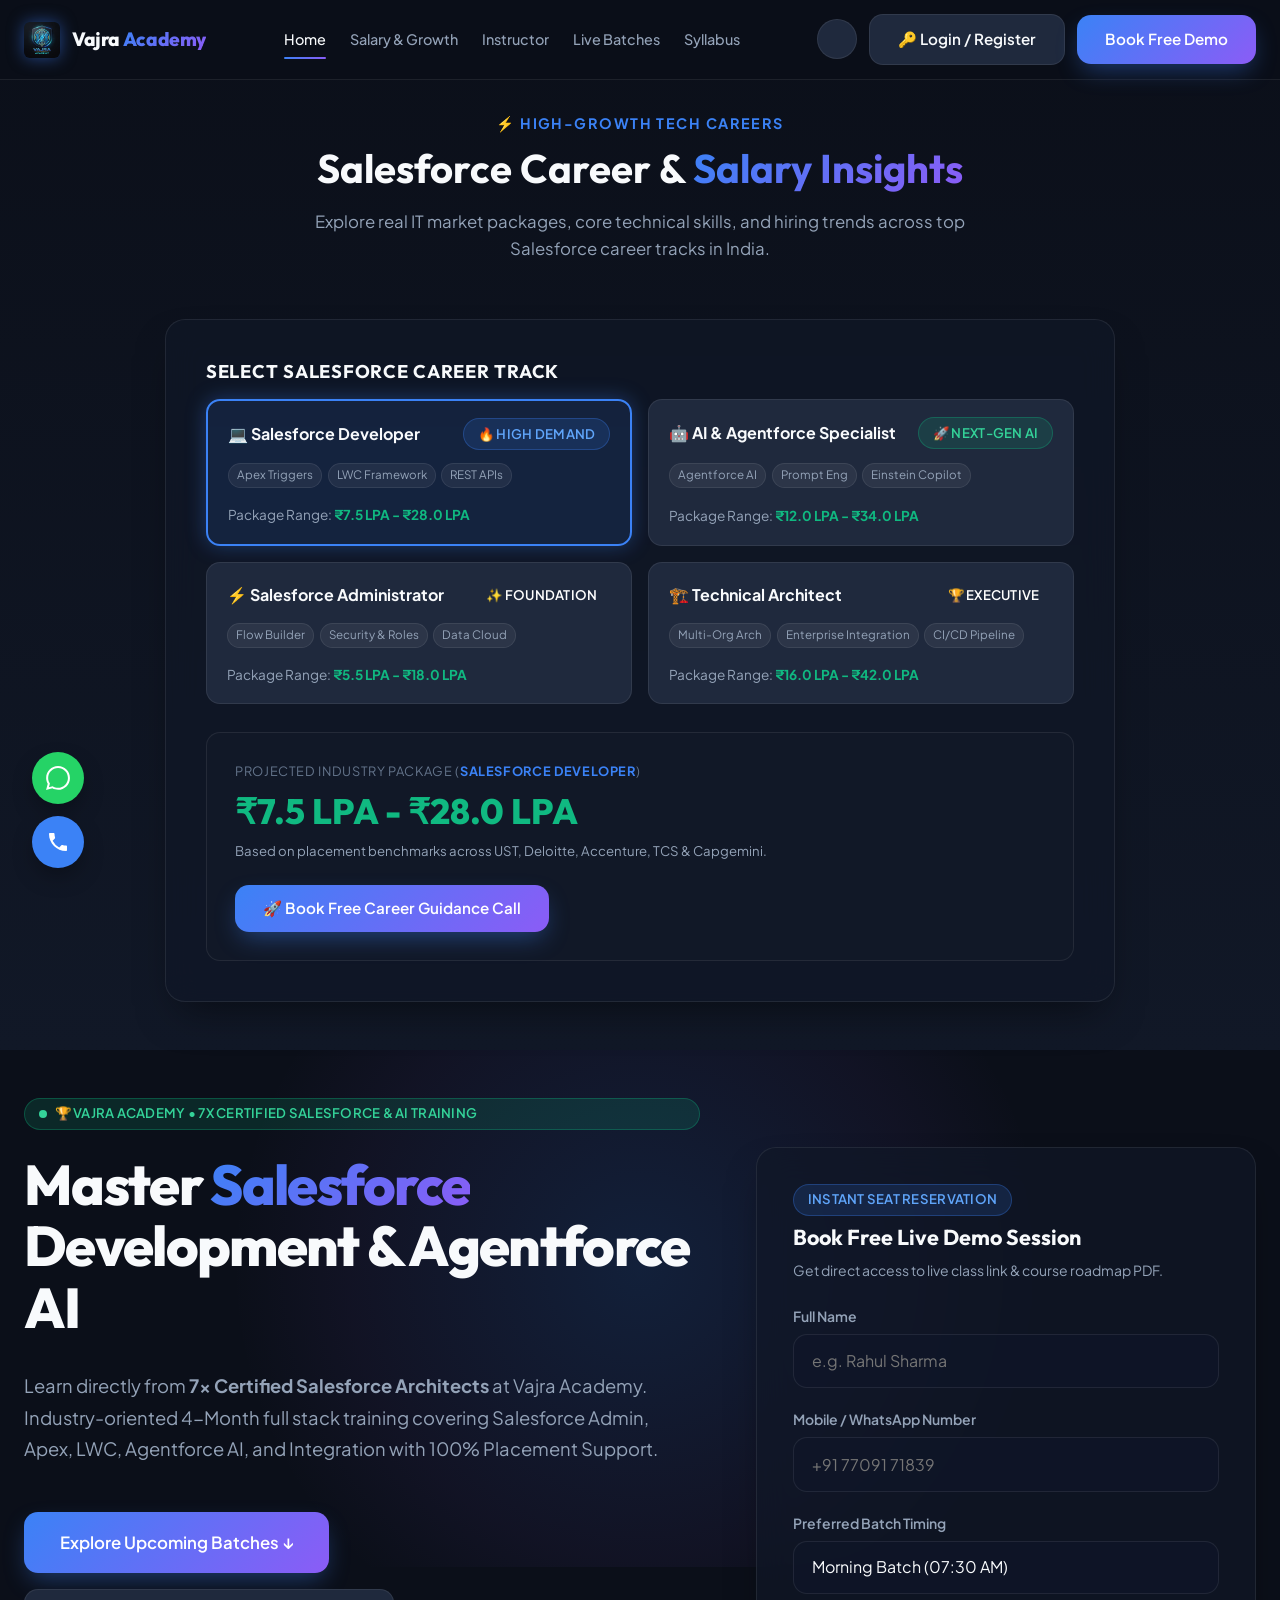
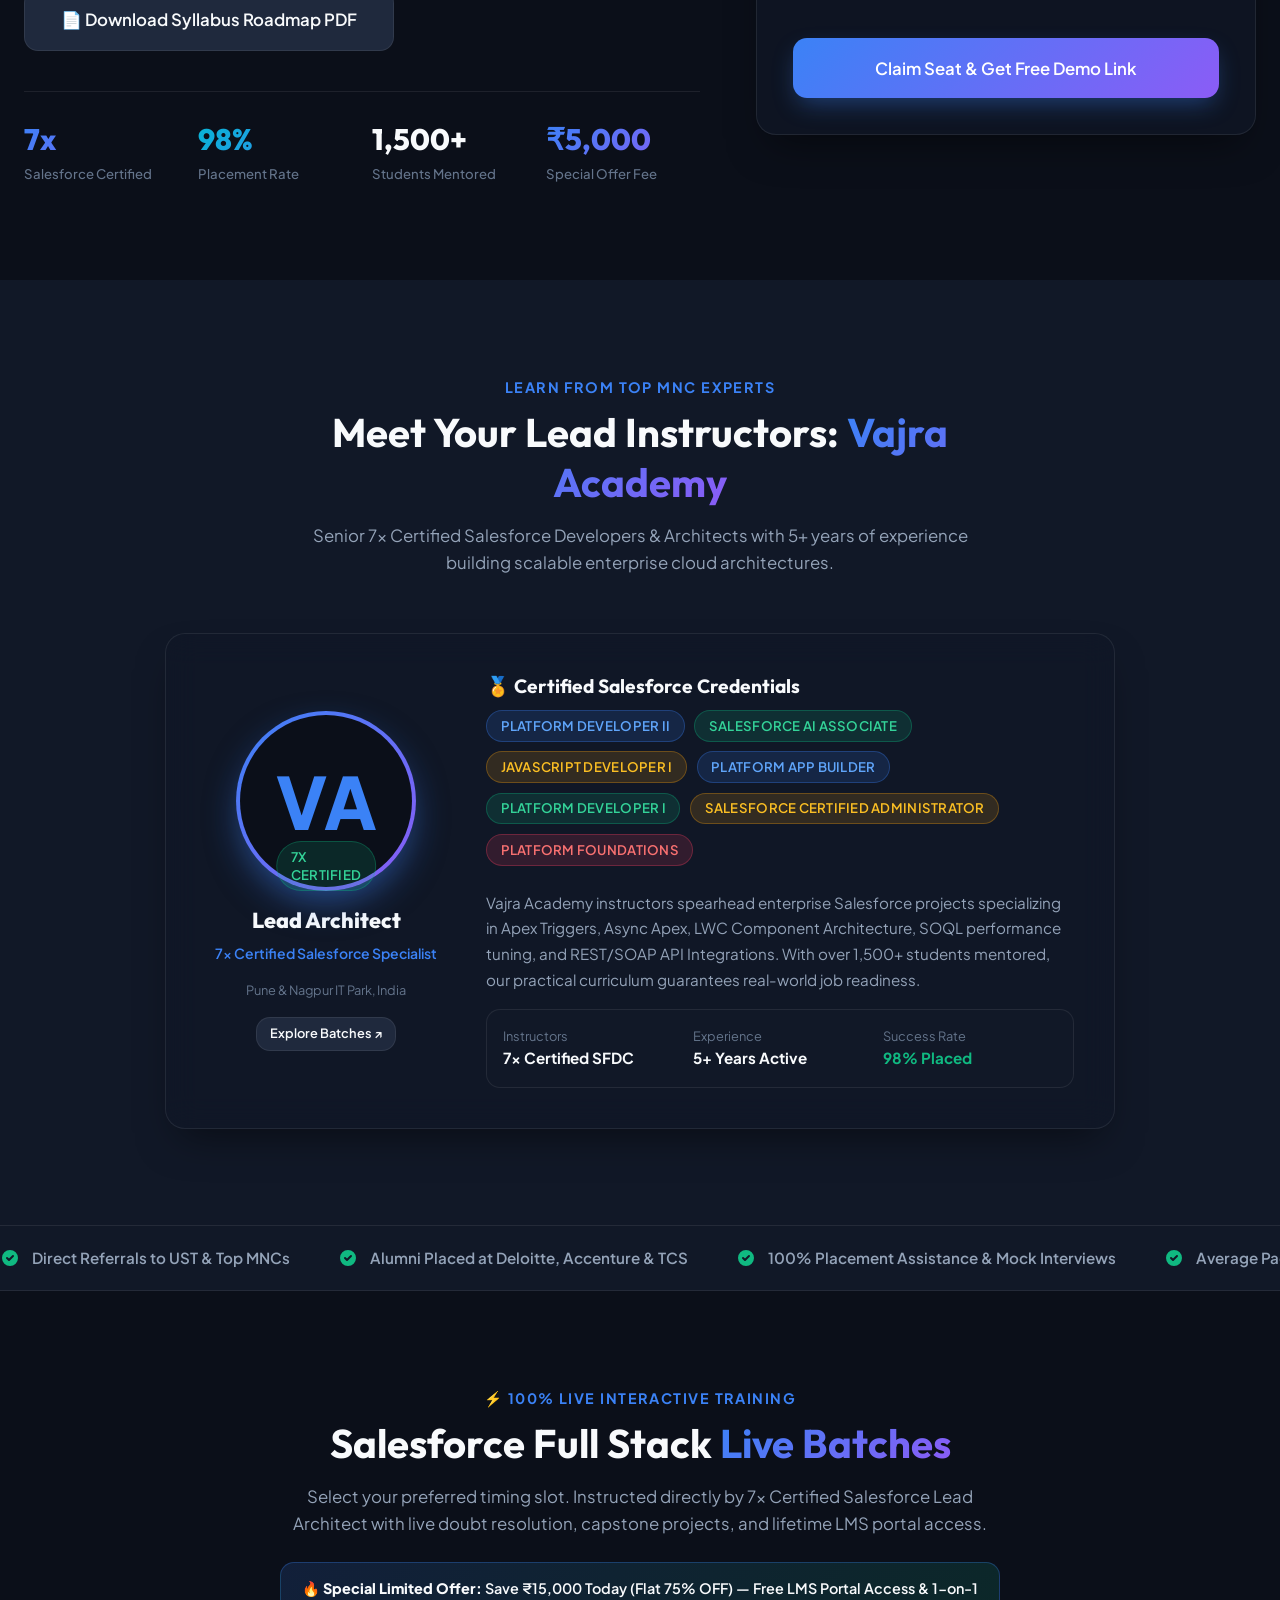
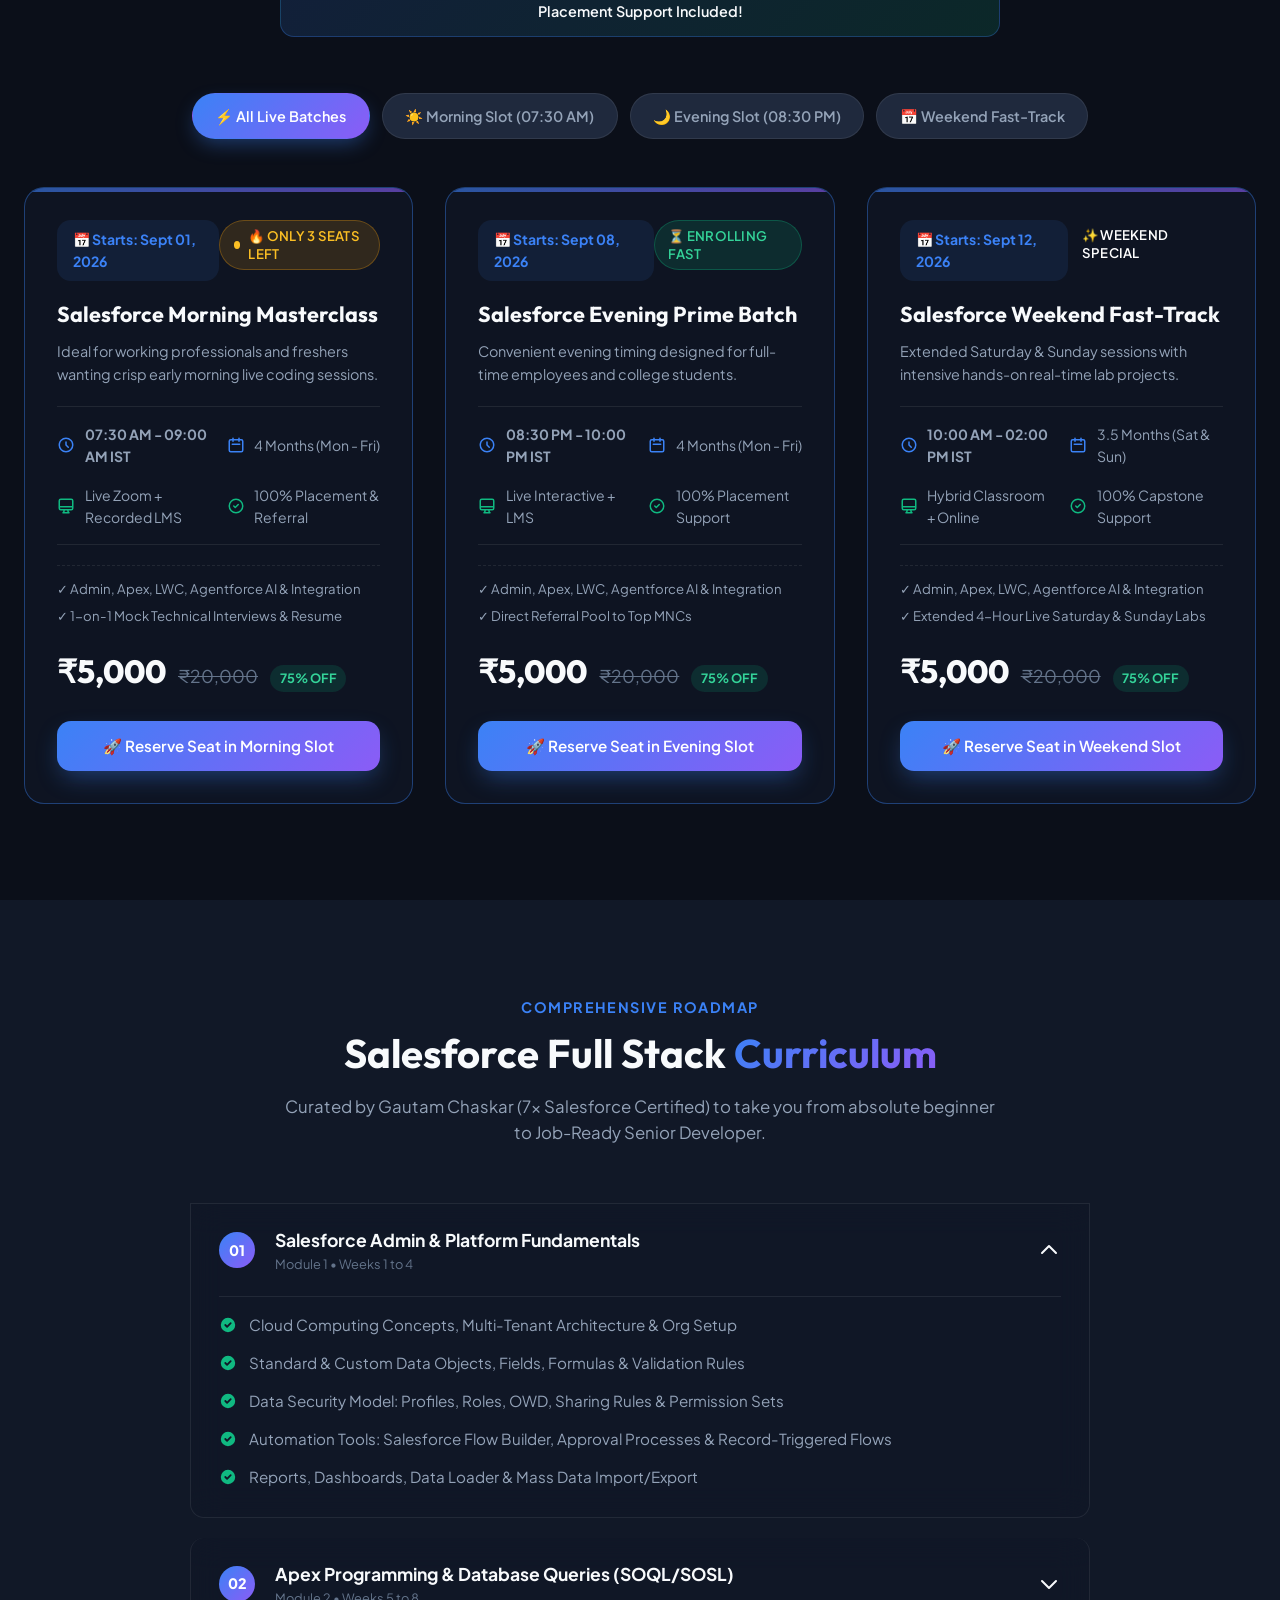
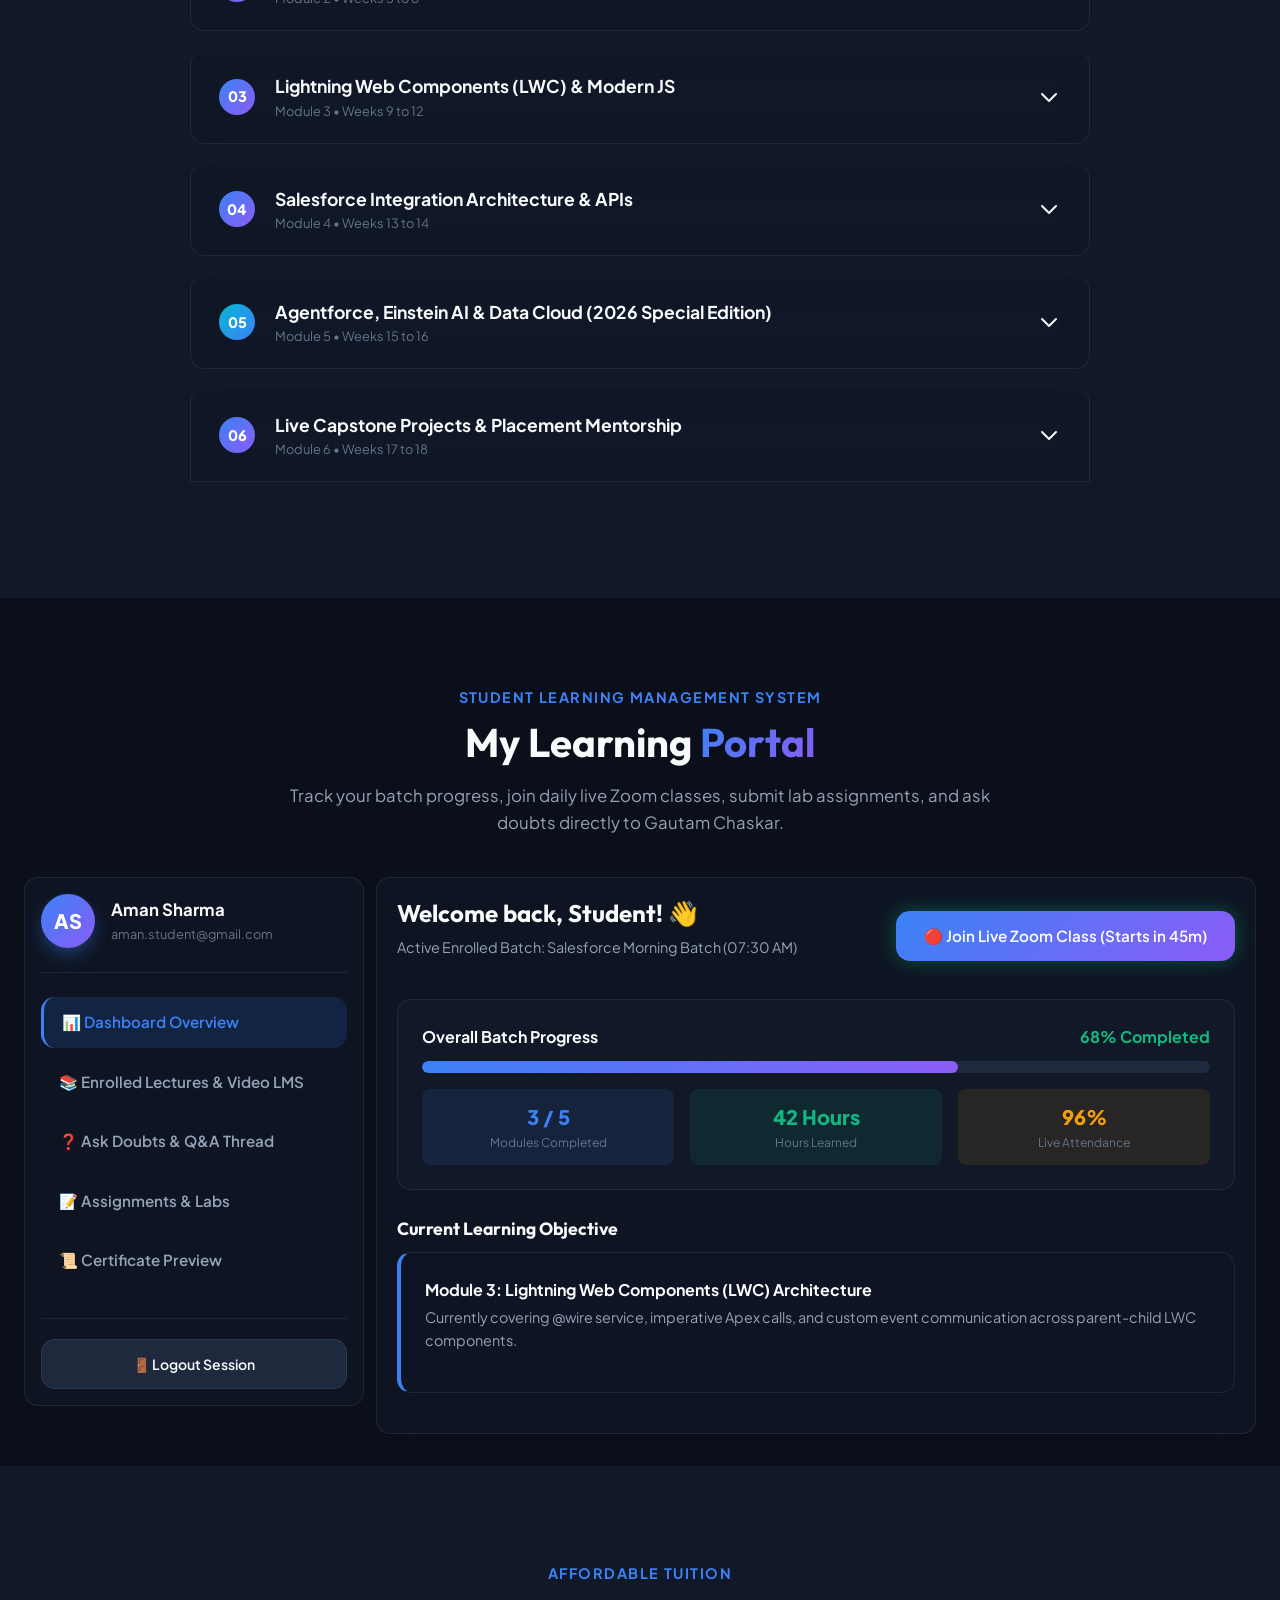
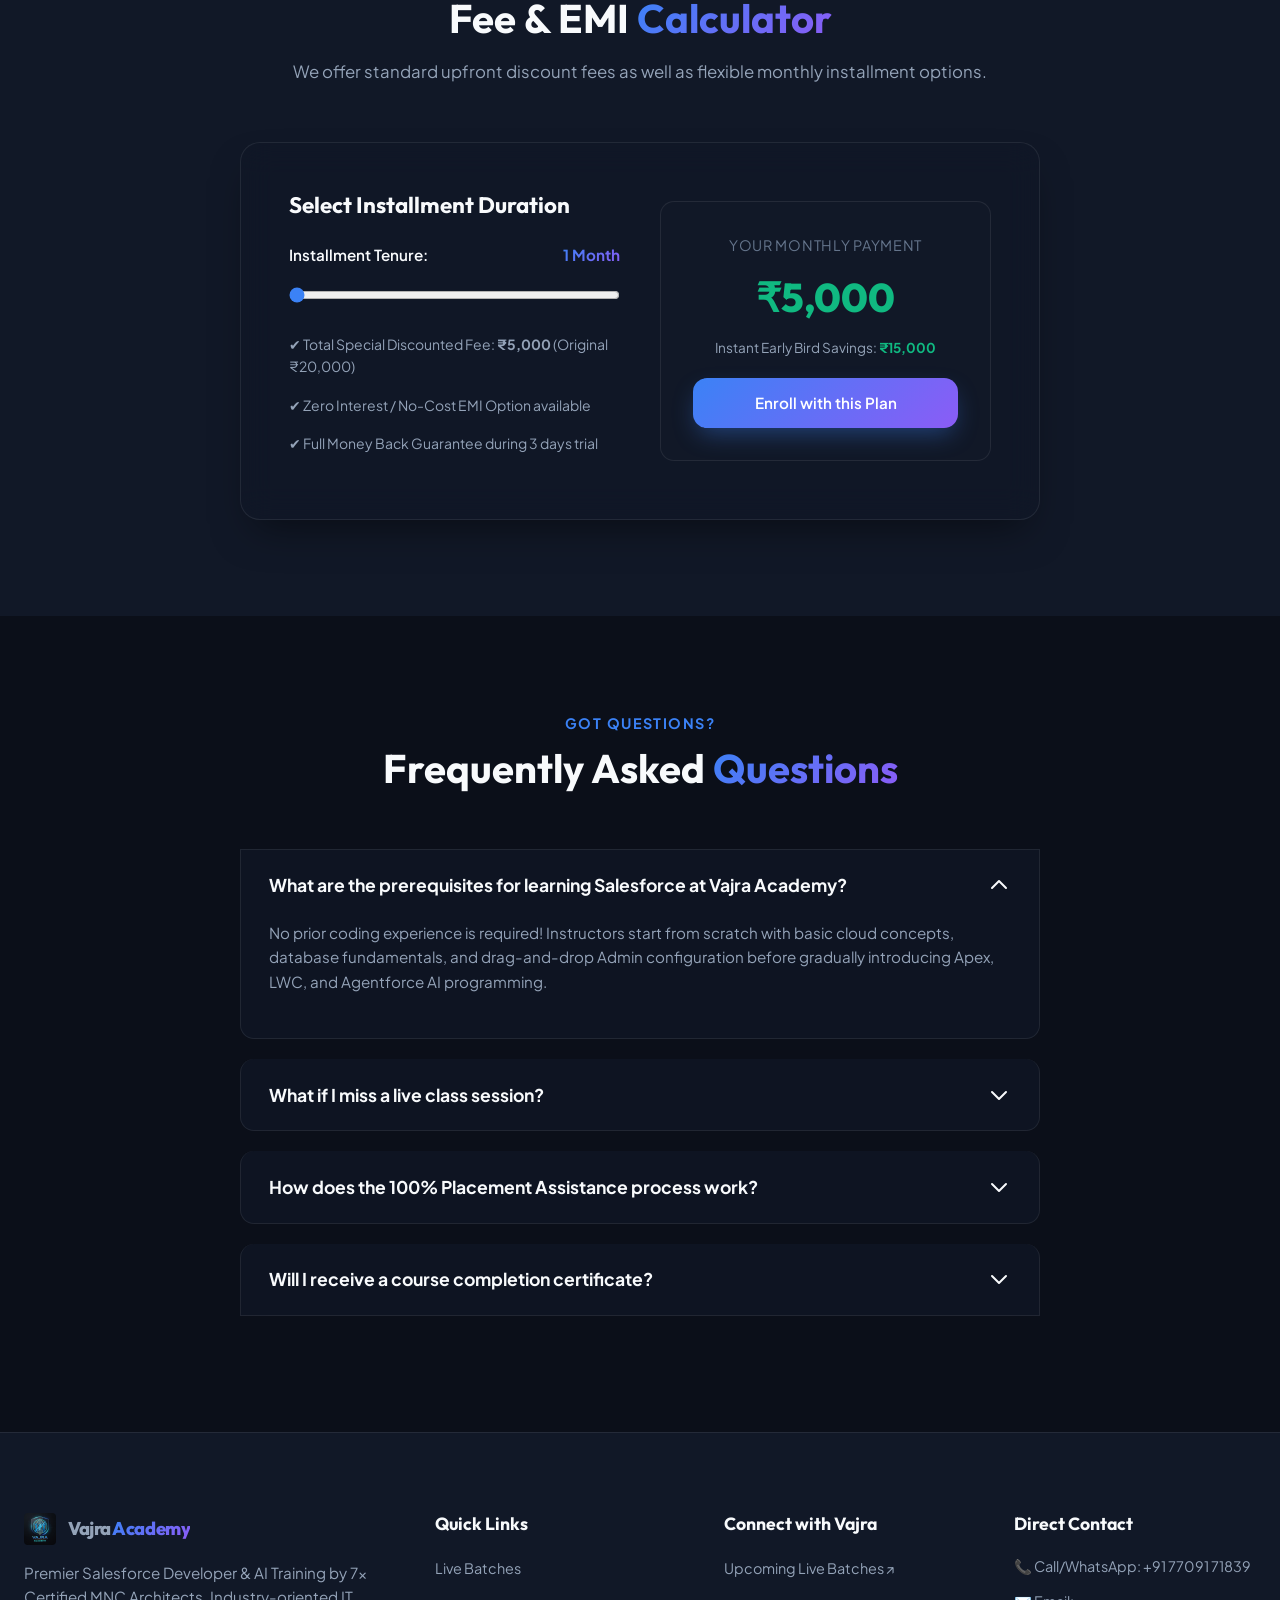
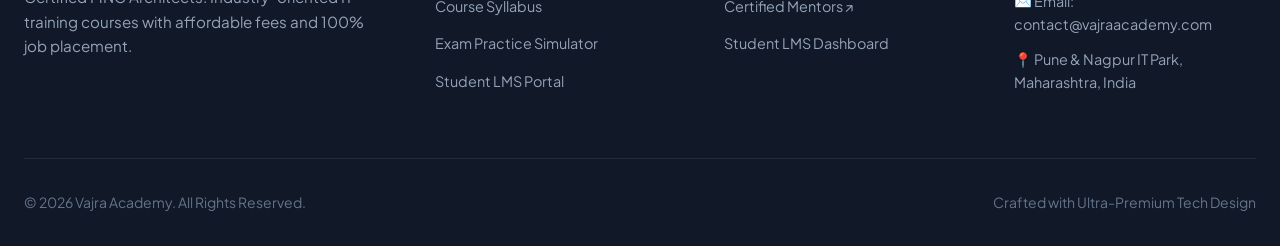
==== commit 5764a88a: "Position Salesforce Career & Salary Insights at absolute top below header" ====
--- a/index.html
+++ b/index.html
@@ -83,93 +83,9 @@
   </div>
 
   <!-- ==========================================================================
-       Hero Section
-       ========================================================================== -->
-  <section class="hero" id="hero">
-    <div class="hero-glow"></div>
-    <div class="container hero-grid">
-      <div class="hero-content">
-        <div class="badge badge-emerald badge-pulse">
-          🏆 Vajra Academy • 7x Certified Salesforce & AI Training
-        </div>
-        
-        <h1 class="hero-title">
-          Master <span class="text-gradient">Salesforce</span> Development & Agentforce AI
-        </h1>
-        
-        <p class="hero-description">
-          Learn directly from <strong>7x Certified Salesforce Architects</strong> at Vajra Academy. Industry-oriented 4-Month full stack training covering Salesforce Admin, Apex, LWC, Agentforce AI, and Integration with 100% Placement Support.
-        </p>
-
-        <div style="display:flex; gap:1rem; flex-wrap:wrap; margin-top:0.5rem;">
-          <a href="#batches" class="btn btn-primary btn-lg">
-            Explore Upcoming Batches ↓
-          </a>
-          <button class="btn btn-secondary btn-lg" onclick="window.print()">
-            📄 Download Syllabus Roadmap PDF
-          </button>
-        </div>
-
-        <div class="hero-stats">
-          <div class="stat-item">
-            <span class="stat-number text-gradient">7x</span>
-            <span class="stat-label">Salesforce Certified</span>
-          </div>
-          <div class="stat-item">
-            <span class="stat-number text-cyan">98%</span>
-            <span class="stat-label">Placement Rate</span>
-          </div>
-          <div class="stat-item">
-            <span class="stat-number">1,500+</span>
-            <span class="stat-label">Students Mentored</span>
-          </div>
-          <div class="stat-item">
-            <span class="stat-number text-gradient">₹5,000</span>
-            <span class="stat-label">Special Offer Fee</span>
-          </div>
-        </div>
-      </div>
-
-      <!-- Quick Callback Card -->
-      <div class="hero-card bg-glass">
-        <div class="hero-card-header">
-          <span class="badge badge-primary" style="margin-bottom: 0.5rem;">Instant Seat Reservation</span>
-          <h3 class="hero-card-title">Book Free Live Demo Session</h3>
-          <p style="font-size:0.875rem; color:var(--text-secondary);">
-            Get direct access to live class link & course roadmap PDF.
-          </p>
-        </div>
-
-        <form data-ajax-form>
-          <div class="form-group">
-            <label class="form-label">Full Name</label>
-            <input type="text" class="form-input" placeholder="e.g. Rahul Sharma" required>
-          </div>
-
-          <div class="form-group">
-            <label class="form-label">Mobile / WhatsApp Number</label>
-            <input type="tel" class="form-input" placeholder="+91 77091 71839" required>
-          </div>
-
-          <div class="form-group">
-            <label class="form-label">Preferred Batch Timing</label>
-            <select class="form-select" required>
-              <option value="Morning Batch (07:30 AM)">Morning Batch (07:30 AM)</option>
-              <option value="Evening Batch (08:30 PM)">Evening Batch (08:30 PM)</option>
-              <option value="Weekend Fast-Track">Weekend Fast-Track Batch</option>
-            </select>
-          </div>
-
-          <button type="submit" class="btn btn-primary btn-block btn-lg" style="margin-top:1.5rem;">
-            Claim Seat & Get Free Demo Link
-          </button>
-        </form>
-      </div>
-    </div>
-  <!-- ==========================================================================
        SECTION: SALESFORCE CAREER & SALARY ESTIMATOR (TOP HIGHLIGHT)
        ========================================================================== -->
-  <section class="section" id="salary-calculator" style="padding-top:3.5rem; padding-bottom:3.5rem; background:linear-gradient(180deg, var(--bg-primary) 0%, var(--bg-secondary) 100%);">
+  <section class="section" id="salary-calculator" style="padding-top: calc(var(--header-height) + 2rem); padding-bottom: 3rem; background: linear-gradient(180deg, var(--bg-primary) 0%, var(--bg-secondary) 100%);">
     <div class="container">
       <div class="section-header">
         <span class="section-subtitle">⚡ High-Growth Tech Careers</span>
@@ -257,6 +173,92 @@
             </button>
           </div>
         </div>
+      </div>
+    </div>
+  </section>
+
+  <!-- ==========================================================================
+       Hero Section
+       ========================================================================== -->
+  <section class="hero" id="hero" style="padding-top: 3rem;">
+    <div class="hero-glow"></div>
+    <div class="container hero-grid">
+      <div class="hero-content">
+        <div class="badge badge-emerald badge-pulse">
+          🏆 Vajra Academy • 7x Certified Salesforce & AI Training
+        </div>
+        
+        <h1 class="hero-title">
+          Master <span class="text-gradient">Salesforce</span> Development & Agentforce AI
+        </h1>
+        
+        <p class="hero-description">
+          Learn directly from <strong>7x Certified Salesforce Architects</strong> at Vajra Academy. Industry-oriented 4-Month full stack training covering Salesforce Admin, Apex, LWC, Agentforce AI, and Integration with 100% Placement Support.
+        </p>
+
+        <div style="display:flex; gap:1rem; flex-wrap:wrap; margin-top:0.5rem;">
+          <a href="#batches" class="btn btn-primary btn-lg">
+            Explore Upcoming Batches ↓
+          </a>
+          <button class="btn btn-secondary btn-lg" onclick="window.print()">
+            📄 Download Syllabus Roadmap PDF
+          </button>
+        </div>
+
+        <div class="hero-stats">
+          <div class="stat-item">
+            <span class="stat-number text-gradient">7x</span>
+            <span class="stat-label">Salesforce Certified</span>
+          </div>
+          <div class="stat-item">
+            <span class="stat-number text-cyan">98%</span>
+            <span class="stat-label">Placement Rate</span>
+          </div>
+          <div class="stat-item">
+            <span class="stat-number">1,500+</span>
+            <span class="stat-label">Students Mentored</span>
+          </div>
+          <div class="stat-item">
+            <span class="stat-number text-gradient">₹5,000</span>
+            <span class="stat-label">Special Offer Fee</span>
+          </div>
+        </div>
+      </div>
+
+      <!-- Quick Callback Card -->
+      <div class="hero-card bg-glass">
+        <div class="hero-card-header">
+          <span class="badge badge-primary" style="margin-bottom: 0.5rem;">Instant Seat Reservation</span>
+          <h3 class="hero-card-title">Book Free Live Demo Session</h3>
+          <p style="font-size:0.875rem; color:var(--text-secondary);">
+            Get direct access to live class link & course roadmap PDF.
+          </p>
+        </div>
+
+        <form data-ajax-form>
+          <div class="form-group">
+            <label class="form-label">Full Name</label>
+            <input type="text" class="form-input" placeholder="e.g. Rahul Sharma" required>
+          </div>
+
+          <div class="form-group">
+            <label class="form-label">Mobile / WhatsApp Number</label>
+            <input type="tel" class="form-input" placeholder="+91 77091 71839" required>
+          </div>
+
+          <div class="form-group">
+            <label class="form-label">Preferred Batch Timing</label>
+            <select class="form-select" required>
+              <option value="Morning Batch (07:30 AM)">Morning Batch (07:30 AM)</option>
+              <option value="Evening Batch (08:30 PM)">Evening Batch (08:30 PM)</option>
+              <option value="Weekend Fast-Track">Weekend Fast-Track Batch</option>
+            </select>
+          </div>
+
+          <button type="submit" class="btn btn-primary btn-block btn-lg" style="margin-top:1.5rem;">
+            Claim Seat & Get Free Demo Link
+          </button>
+        </form>
       </div>
     </div>
   </section>
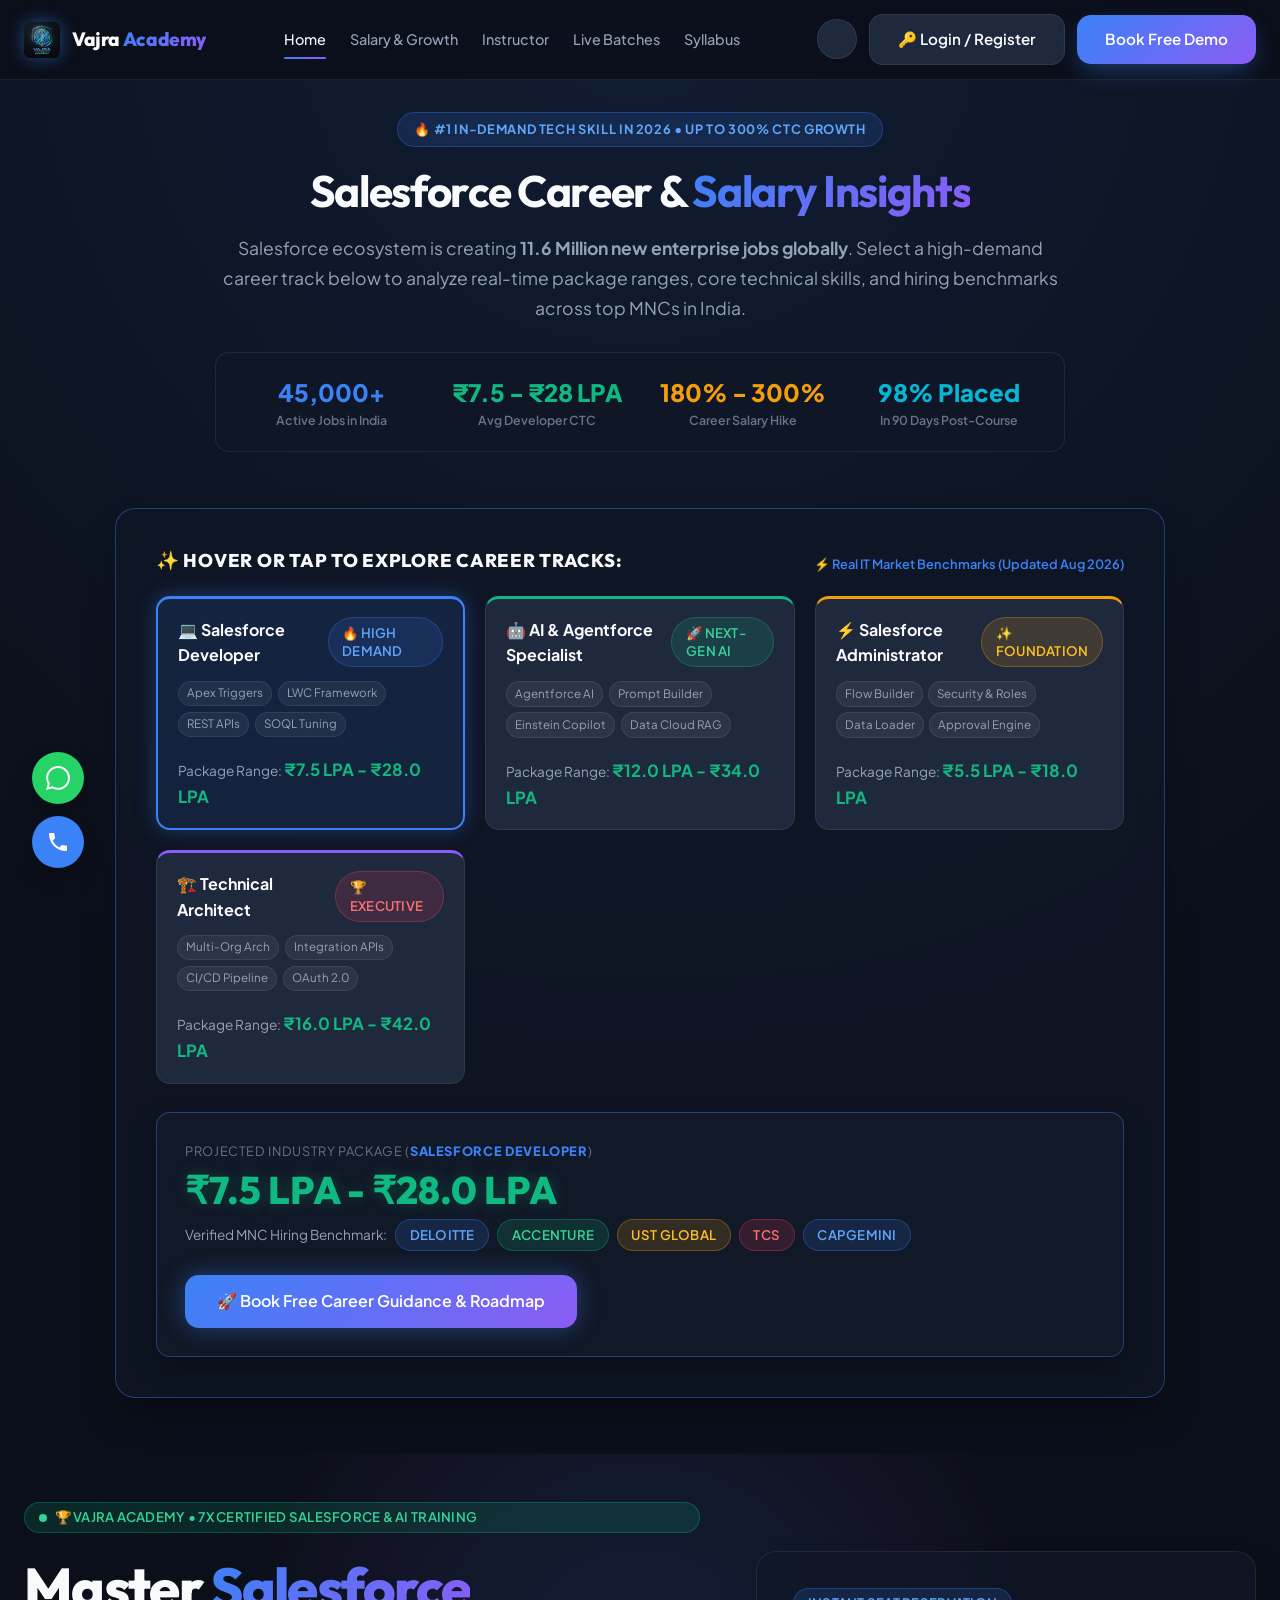
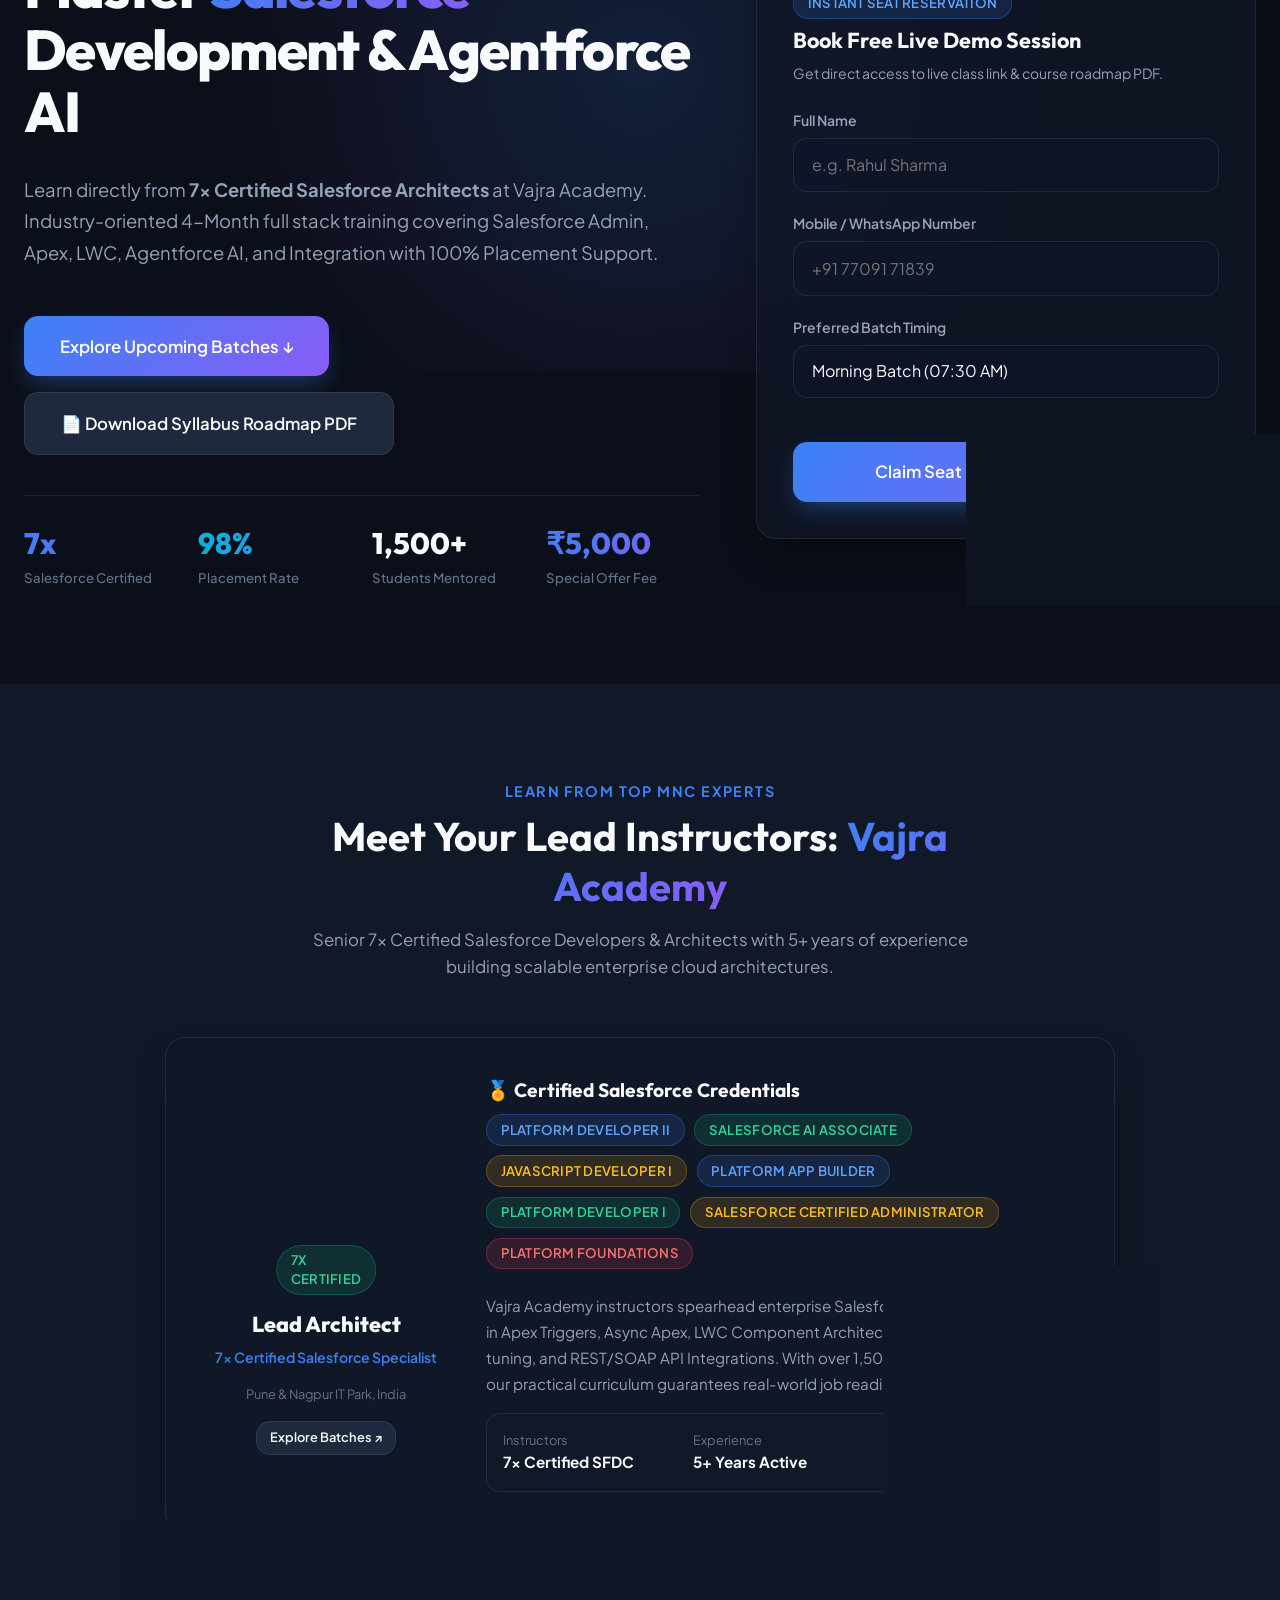
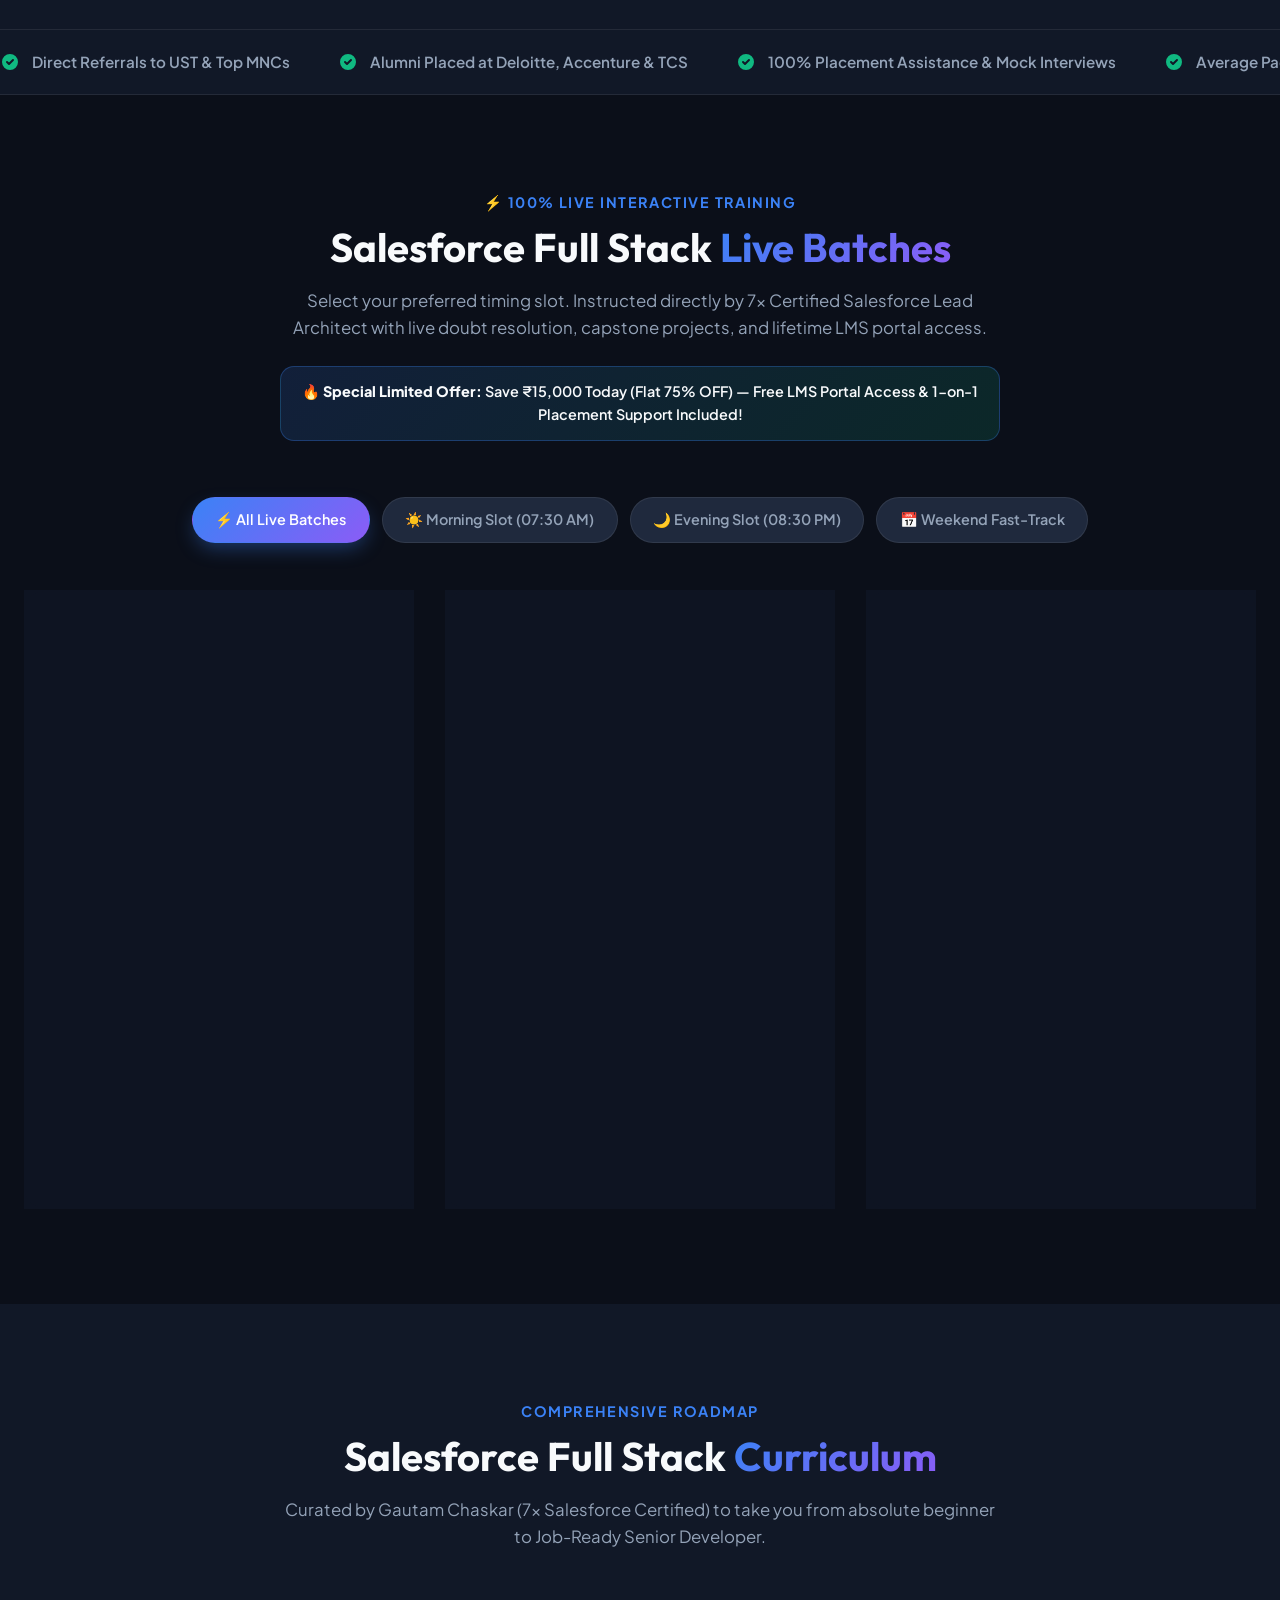
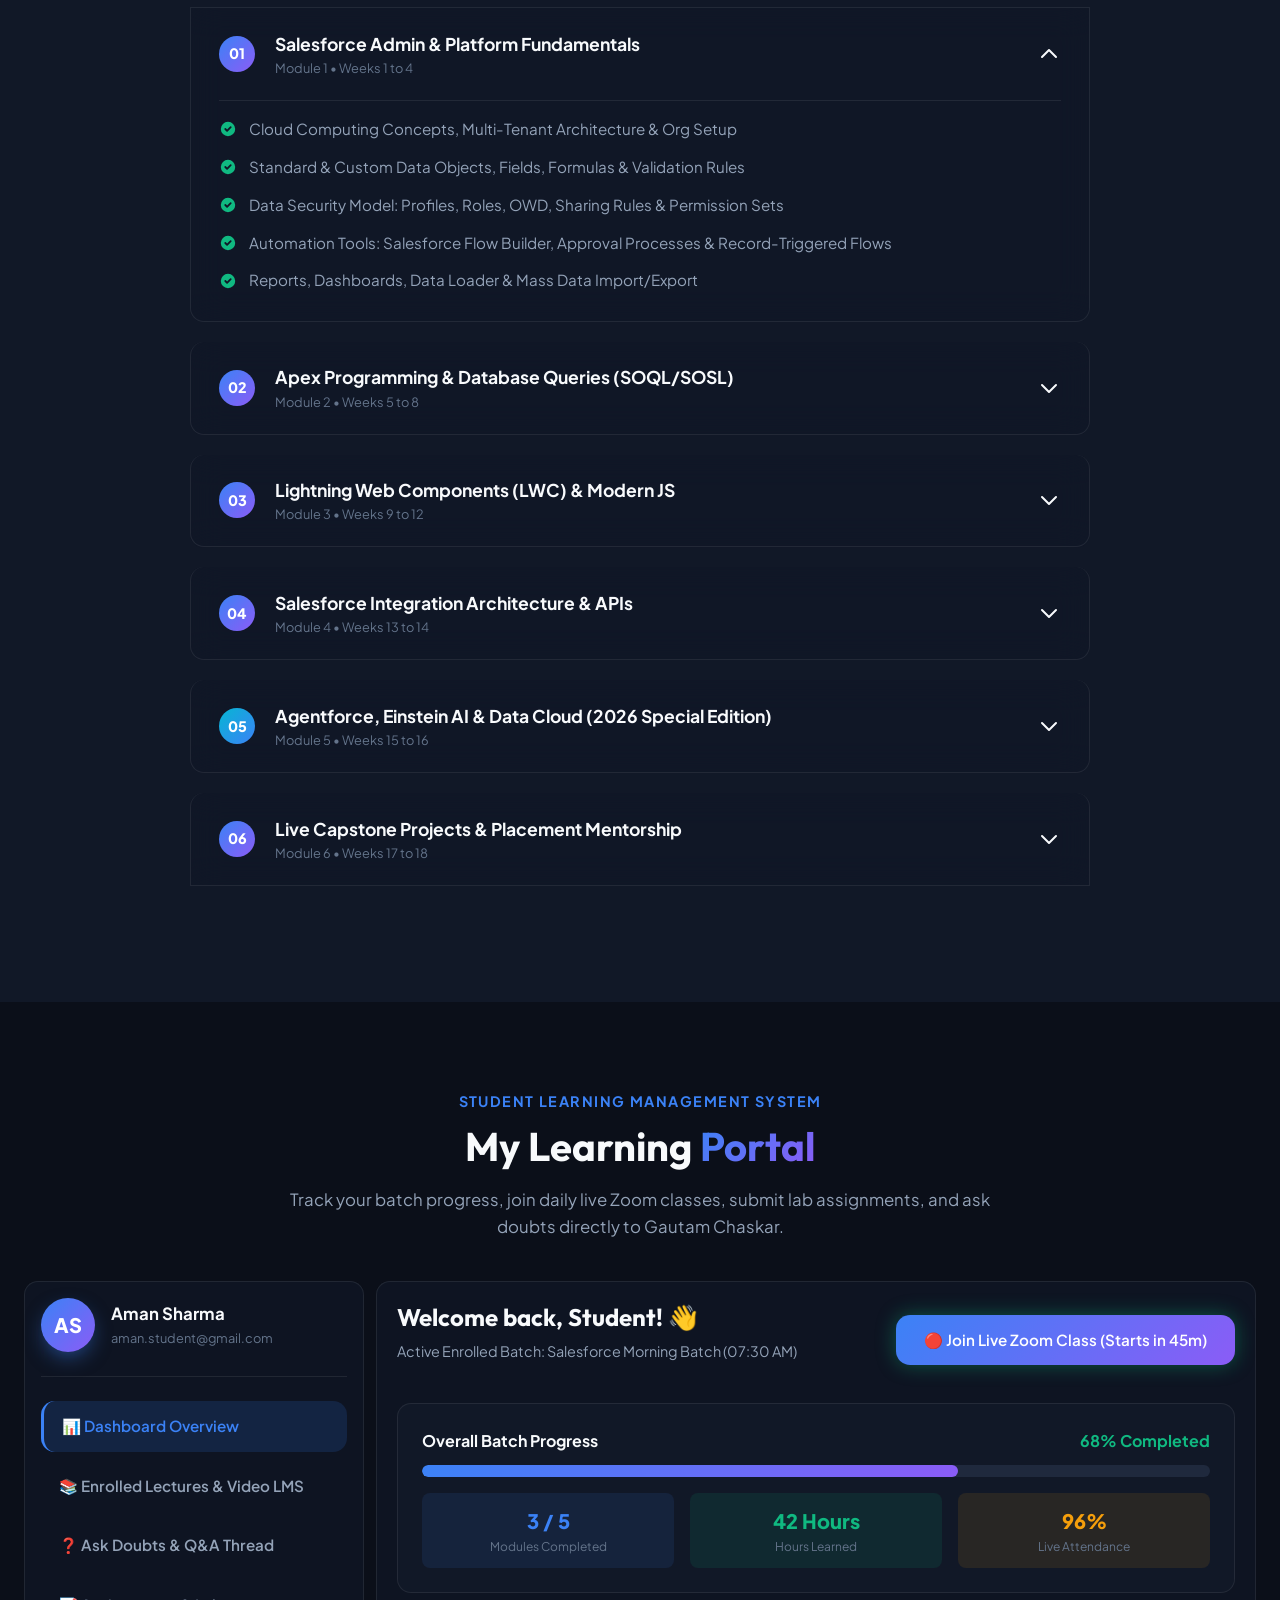
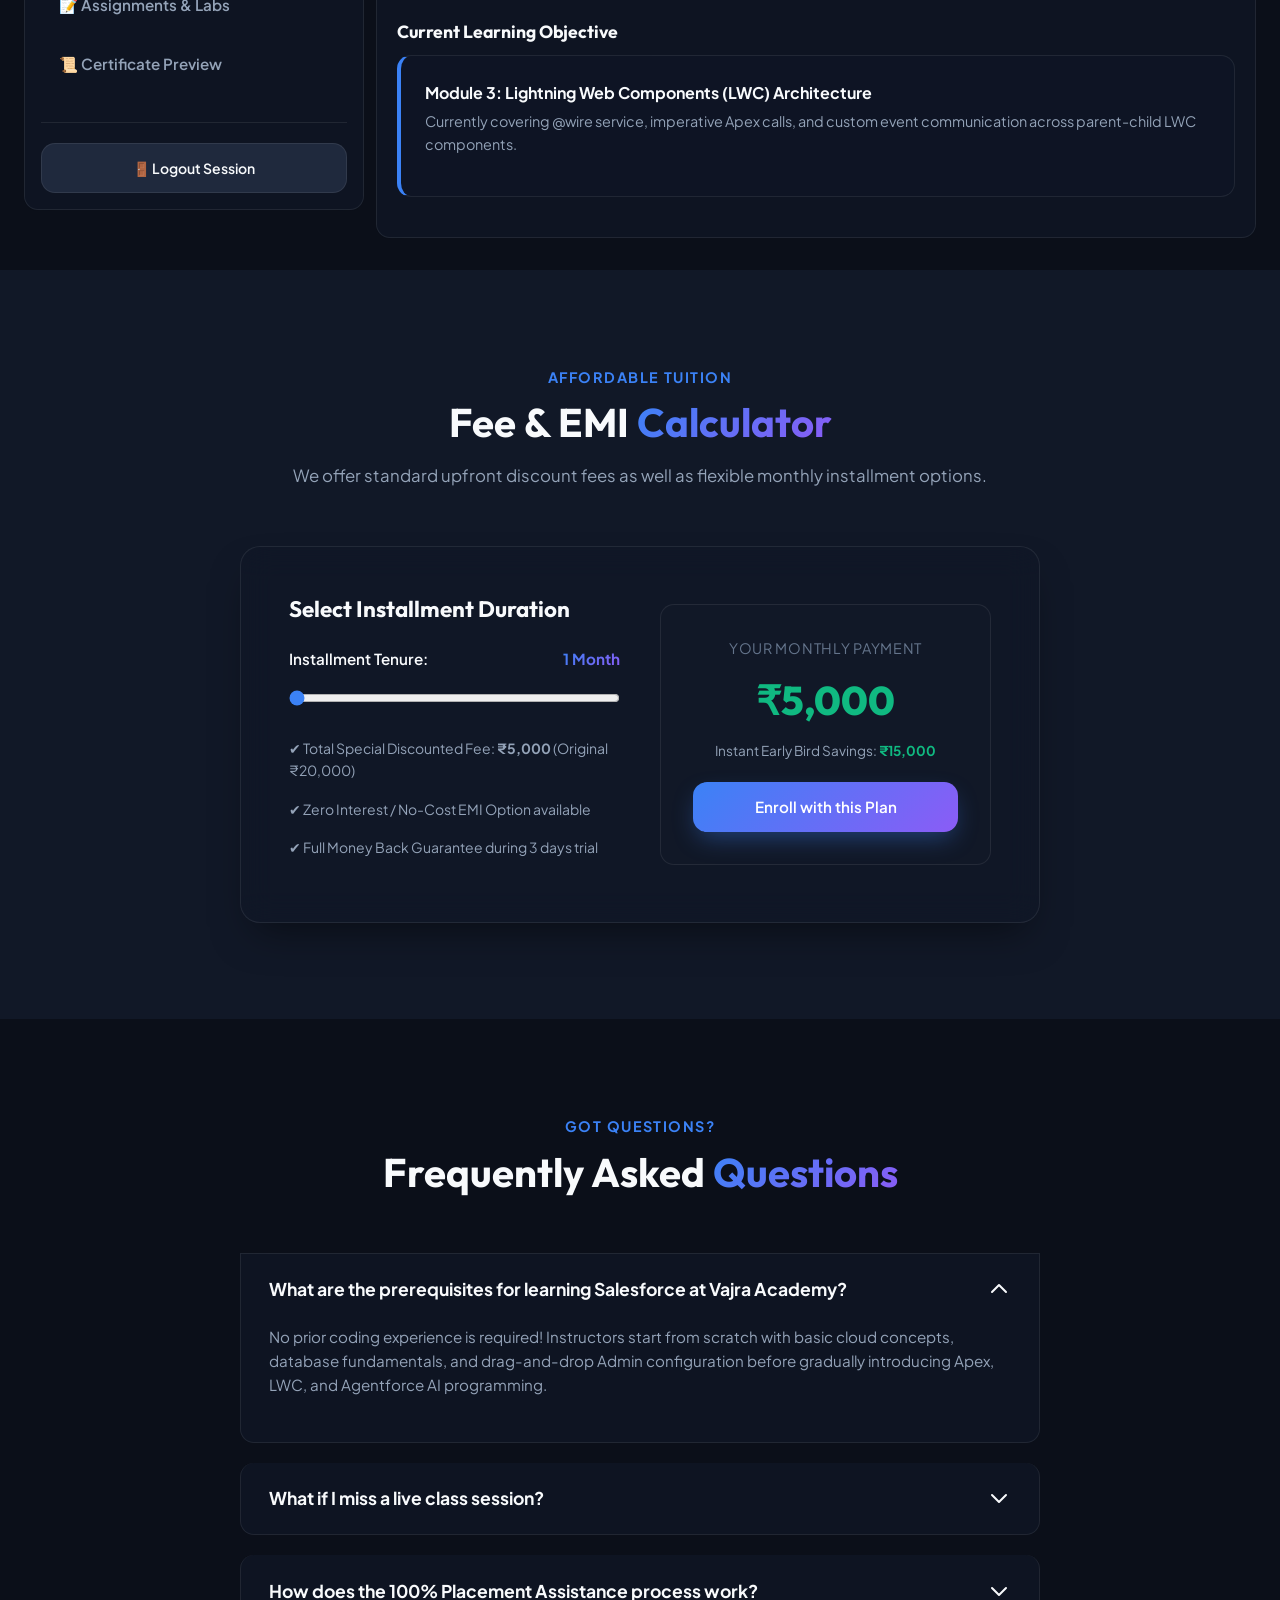
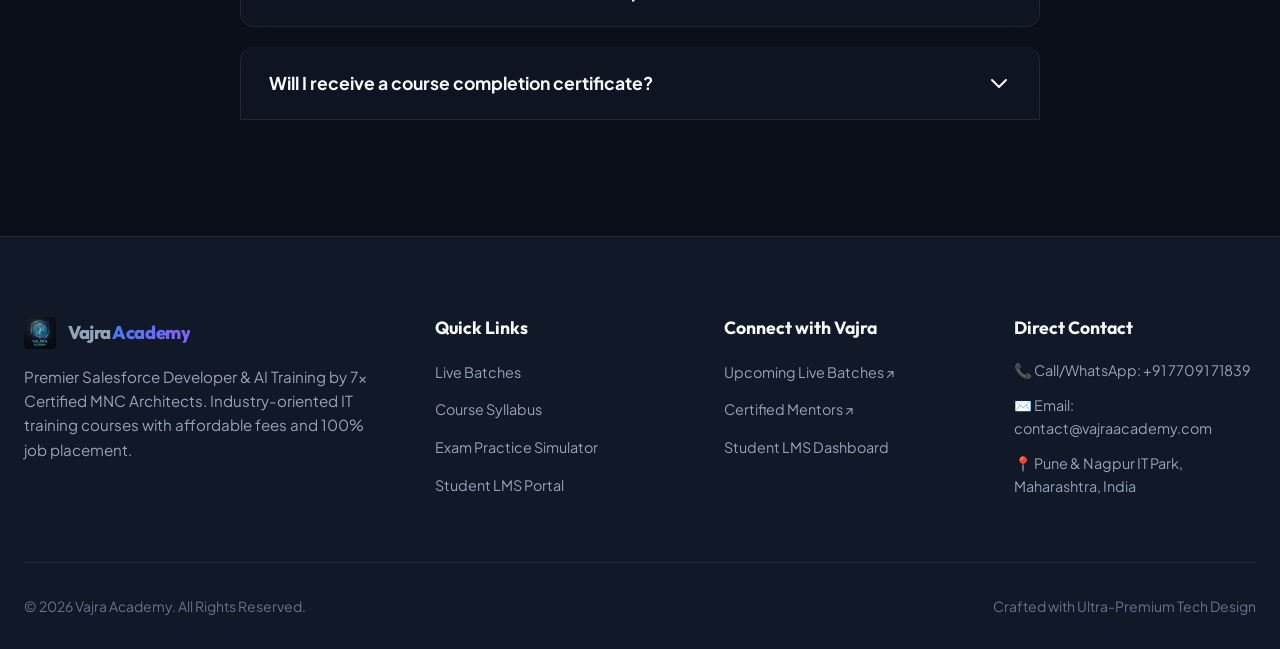
==== commit 1f821063: "Enable seamless hover activation on career salary cards without requiring clicks" ====
--- a/index.html
+++ b/index.html
@@ -83,93 +83,138 @@
   </div>
 
   <!-- ==========================================================================
-       SECTION: SALESFORCE CAREER & SALARY ESTIMATOR (TOP HIGHLIGHT)
+       SECTION: SALESFORCE CAREER & SALARY ESTIMATOR (FLAGSHIP TOP FEATURE)
        ========================================================================== -->
-  <section class="section" id="salary-calculator" style="padding-top: calc(var(--header-height) + 2rem); padding-bottom: 3rem; background: linear-gradient(180deg, var(--bg-primary) 0%, var(--bg-secondary) 100%);">
+  <section class="section" id="salary-calculator" style="padding-top: calc(var(--header-height) + 2rem); padding-bottom: 3.5rem; background: radial-gradient(circle at 50% 0%, rgba(59, 130, 246, 0.12) 0%, rgba(11, 15, 25, 0.98) 70%);">
     <div class="container">
-      <div class="section-header">
-        <span class="section-subtitle">⚡ High-Growth Tech Careers</span>
-        <h2 class="section-title">Salesforce Career & <span class="text-gradient">Salary Insights</span></h2>
-        <p class="section-description">
-          Explore real IT market packages, core technical skills, and hiring trends across top Salesforce career tracks in India.
+      <div class="section-header" style="max-width:850px; margin-left:auto; margin-right:auto;">
+        <span class="section-subtitle" style="display:inline-flex; align-items:center; gap:0.5rem; background:rgba(59,130,246,0.15); border:1px solid rgba(59,130,246,0.3); color:#60a5fa; padding:0.4rem 1rem; border-radius:var(--radius-full); font-size:0.8rem; font-weight:700; text-transform:uppercase; letter-spacing:0.05em; margin-bottom:1rem;">
+          🔥 #1 IN-DEMAND TECH SKILL IN 2026 • UP TO 300% CTC GROWTH
+        </span>
+        <h2 class="section-title" style="font-size:2.75rem; letter-spacing:-0.03em;">Salesforce Career & <span class="text-gradient">Salary Insights</span></h2>
+        <p class="section-description" style="font-size:1.1rem; color:var(--text-secondary); line-height:1.7;">
+          Salesforce ecosystem is creating <strong>11.6 Million new enterprise jobs globally</strong>. Select a high-demand career track below to analyze real-time package ranges, core technical skills, and hiring benchmarks across top MNCs in India.
         </p>
-      </div>
-
-      <div class="salary-card bg-glass">
+
+        <!-- Quick Industry Metrics Highlights -->
+        <div style="display:grid; grid-template-columns:repeat(auto-fit, minmax(180px, 1fr)); gap:1rem; margin-top:1.75rem; padding:1.25rem; background:rgba(17,24,39,0.7); border:1px solid var(--glass-border); border-radius:var(--radius-md); text-align:center;">
+          <div>
+            <div style="font-size:1.5rem; font-weight:800; color:var(--accent-primary);">45,000+</div>
+            <div style="font-size:0.775rem; color:var(--text-muted); font-weight:600;">Active Jobs in India</div>
+          </div>
+          <div>
+            <div style="font-size:1.5rem; font-weight:800; color:var(--accent-emerald);">₹7.5 - ₹28 LPA</div>
+            <div style="font-size:0.775rem; color:var(--text-muted); font-weight:600;">Avg Developer CTC</div>
+          </div>
+          <div>
+            <div style="font-size:1.5rem; font-weight:800; color:var(--accent-amber);">180% - 300%</div>
+            <div style="font-size:0.775rem; color:var(--text-muted); font-weight:600;">Career Salary Hike</div>
+          </div>
+          <div>
+            <div style="font-size:1.5rem; font-weight:800; color:var(--accent-secondary);">98% Placed</div>
+            <div style="font-size:0.775rem; color:var(--text-muted); font-weight:600;">In 90 Days Post-Course</div>
+          </div>
+        </div>
+      </div>
+
+      <div class="salary-card bg-glass" style="border:1px solid var(--glass-border-hover); max-width:1050px;">
         <div style="margin-bottom:1.75rem;">
-          <h3 style="font-size:1.15rem; margin-bottom:1rem; color:var(--text-primary); text-transform:uppercase; letter-spacing:0.04em;">Select Salesforce Career Track</h3>
+          <div style="display:flex; justify-content:space-between; align-items:center; flex-wrap:wrap; gap:0.5rem; margin-bottom:1rem;">
+            <h3 style="font-size:1.15rem; color:var(--text-primary); text-transform:uppercase; letter-spacing:0.04em; font-weight:800;">
+              ✨ Hover or Tap to Explore Career Tracks:
+            </h3>
+            <span style="font-size:0.8rem; color:var(--accent-primary); font-weight:600;">
+              ⚡ Real IT Market Benchmarks (Updated Aug 2026)
+            </span>
+          </div>
           
-          <div class="salary-role-grid">
-            <div class="salary-role-card active" data-role="developer">
+          <div class="salary-role-grid" style="grid-template-columns: repeat(auto-fit, minmax(230px, 1fr)); gap:1.25rem;">
+            
+            <!-- Role 1: Developer -->
+            <div class="salary-role-card active" data-role="developer" style="border-top:3px solid var(--accent-primary);">
               <div class="role-header">
                 <span class="role-title">💻 Salesforce Developer</span>
-                <span class="badge badge-primary">🔥 HIGH DEMAND</span>
+                <span class="badge badge-primary" style="font-size:0.7rem;">🔥 HIGH DEMAND</span>
               </div>
               <div class="role-skill-tags">
                 <span class="skill-tag">Apex Triggers</span>
                 <span class="skill-tag">LWC Framework</span>
                 <span class="skill-tag">REST APIs</span>
-              </div>
-              <div class="role-range">Package Range: <strong style="color:var(--accent-emerald);">₹7.5 LPA - ₹28.0 LPA</strong></div>
-            </div>
-
-            <div class="salary-role-card" data-role="ai">
+                <span class="skill-tag">SOQL Tuning</span>
+              </div>
+              <div class="role-range" style="margin-top:0.75rem;">Package Range: <strong style="color:var(--accent-emerald); font-size:1.05rem;">₹7.5 LPA - ₹28.0 LPA</strong></div>
+            </div>
+
+            <!-- Role 2: AI & Agentforce -->
+            <div class="salary-role-card" data-role="ai" style="border-top:3px solid var(--accent-emerald);">
               <div class="role-header">
                 <span class="role-title">🤖 AI & Agentforce Specialist</span>
-                <span class="badge badge-emerald">🚀 NEXT-GEN AI</span>
+                <span class="badge badge-emerald" style="font-size:0.7rem;">🚀 NEXT-GEN AI</span>
               </div>
               <div class="role-skill-tags">
                 <span class="skill-tag">Agentforce AI</span>
-                <span class="skill-tag">Prompt Eng</span>
+                <span class="skill-tag">Prompt Builder</span>
                 <span class="skill-tag">Einstein Copilot</span>
-              </div>
-              <div class="role-range">Package Range: <strong style="color:var(--accent-emerald);">₹12.0 LPA - ₹34.0 LPA</strong></div>
-            </div>
-
-            <div class="salary-role-card" data-role="admin">
+                <span class="skill-tag">Data Cloud RAG</span>
+              </div>
+              <div class="role-range" style="margin-top:0.75rem;">Package Range: <strong style="color:var(--accent-emerald); font-size:1.05rem;">₹12.0 LPA - ₹34.0 LPA</strong></div>
+            </div>
+
+            <!-- Role 3: Administrator -->
+            <div class="salary-role-card" data-role="admin" style="border-top:3px solid var(--accent-amber);">
               <div class="role-header">
                 <span class="role-title">⚡ Salesforce Administrator</span>
-                <span class="badge badge-secondary">✨ FOUNDATION</span>
+                <span class="badge badge-amber" style="font-size:0.7rem;">✨ FOUNDATION</span>
               </div>
               <div class="role-skill-tags">
                 <span class="skill-tag">Flow Builder</span>
                 <span class="skill-tag">Security & Roles</span>
-                <span class="skill-tag">Data Cloud</span>
-              </div>
-              <div class="role-range">Package Range: <strong style="color:var(--accent-emerald);">₹5.5 LPA - ₹18.0 LPA</strong></div>
-            </div>
-
-            <div class="salary-role-card" data-role="architect">
+                <span class="skill-tag">Data Loader</span>
+                <span class="skill-tag">Approval Engine</span>
+              </div>
+              <div class="role-range" style="margin-top:0.75rem;">Package Range: <strong style="color:var(--accent-emerald); font-size:1.05rem;">₹5.5 LPA - ₹18.0 LPA</strong></div>
+            </div>
+
+            <!-- Role 4: Technical Architect -->
+            <div class="salary-role-card" data-role="architect" style="border-top:3px solid var(--accent-purple);">
               <div class="role-header">
                 <span class="role-title">🏗️ Technical Architect</span>
-                <span class="badge badge-purple">🏆 EXECUTIVE</span>
+                <span class="badge badge-rose" style="font-size:0.7rem;">🏆 EXECUTIVE</span>
               </div>
               <div class="role-skill-tags">
                 <span class="skill-tag">Multi-Org Arch</span>
-                <span class="skill-tag">Enterprise Integration</span>
+                <span class="skill-tag">Integration APIs</span>
                 <span class="skill-tag">CI/CD Pipeline</span>
-              </div>
-              <div class="role-range">Package Range: <strong style="color:var(--accent-emerald);">₹16.0 LPA - ₹42.0 LPA</strong></div>
-            </div>
-          </div>
-        </div>
-
-        <div style="background:var(--bg-secondary); border:1px solid var(--glass-border); border-radius:var(--radius-md); padding:1.75rem; display:flex; align-items:center; justify-content:space-between; flex-wrap:wrap; gap:1.5rem; margin-top:0.5rem;">
+                <span class="skill-tag">OAuth 2.0</span>
+              </div>
+              <div class="role-range" style="margin-top:0.75rem;">Package Range: <strong style="color:var(--accent-emerald); font-size:1.05rem;">₹16.0 LPA - ₹42.0 LPA</strong></div>
+            </div>
+
+          </div>
+        </div>
+
+        <!-- Selected Role Benchmark Display Box -->
+        <div style="background:var(--bg-secondary); border:1px solid var(--glass-border-hover); border-radius:var(--radius-md); padding:1.75rem; display:flex; align-items:center; justify-content:space-between; flex-wrap:wrap; gap:1.5rem; margin-top:0.5rem; box-shadow:0 10px 30px rgba(0,0,0,0.3);">
           <div>
             <div style="font-size:0.8rem; color:var(--text-muted); text-transform:uppercase; letter-spacing:0.05em; margin-bottom:0.25rem;">
-              Projected Industry Package (<span id="projectedRoleTitle" style="color:var(--accent-primary); font-weight:700;">Salesforce Developer</span>)
-            </div>
-            <div class="calc-result-amount" id="projectedSalary" style="color:var(--accent-emerald); font-size:2.2rem; font-weight:800; line-height:1.2;">
+              Projected Industry Package (<span id="projectedRoleTitle" style="color:var(--accent-primary); font-weight:800;">Salesforce Developer</span>)
+            </div>
+            <div class="calc-result-amount" id="projectedSalary" style="color:var(--accent-emerald); font-size:2.4rem; font-weight:800; line-height:1.1; text-shadow:0 0 15px rgba(16,185,129,0.3);">
               ₹7.5 LPA - ₹28.0 LPA
             </div>
-            <div style="font-size:0.825rem; color:var(--text-secondary); margin-top:0.3rem;">
-              Based on placement benchmarks across UST, Deloitte, Accenture, TCS & Capgemini.
+            <div style="font-size:0.85rem; color:var(--text-secondary); margin-top:0.4rem; display:flex; align-items:center; gap:0.5rem; flex-wrap:wrap;">
+              <span>Verified MNC Hiring Benchmark:</span>
+              <span class="badge badge-primary" style="font-size:0.75rem; text-transform:none;">Deloitte</span>
+              <span class="badge badge-emerald" style="font-size:0.75rem; text-transform:none;">Accenture</span>
+              <span class="badge badge-amber" style="font-size:0.75rem; text-transform:none;">UST Global</span>
+              <span class="badge badge-rose" style="font-size:0.75rem; text-transform:none;">TCS</span>
+              <span class="badge badge-primary" style="font-size:0.75rem; text-transform:none;">Capgemini</span>
             </div>
           </div>
 
           <div>
-            <button class="btn btn-primary" data-open-modal data-target-modal="enrollModal" data-batch="Salary Estimator Consultation" style="padding:0.75rem 1.75rem; font-size:0.95rem;">
-              🚀 Book Free Career Guidance Call
+            <button class="btn btn-primary btn-lg" data-open-modal data-target-modal="enrollModal" data-batch="Salary Estimator Consultation" style="padding:0.9rem 2rem; font-size:1rem; box-shadow:0 0 25px rgba(59,130,246,0.4);">
+              🚀 Book Free Career Guidance & Roadmap
             </button>
           </div>
         </div>
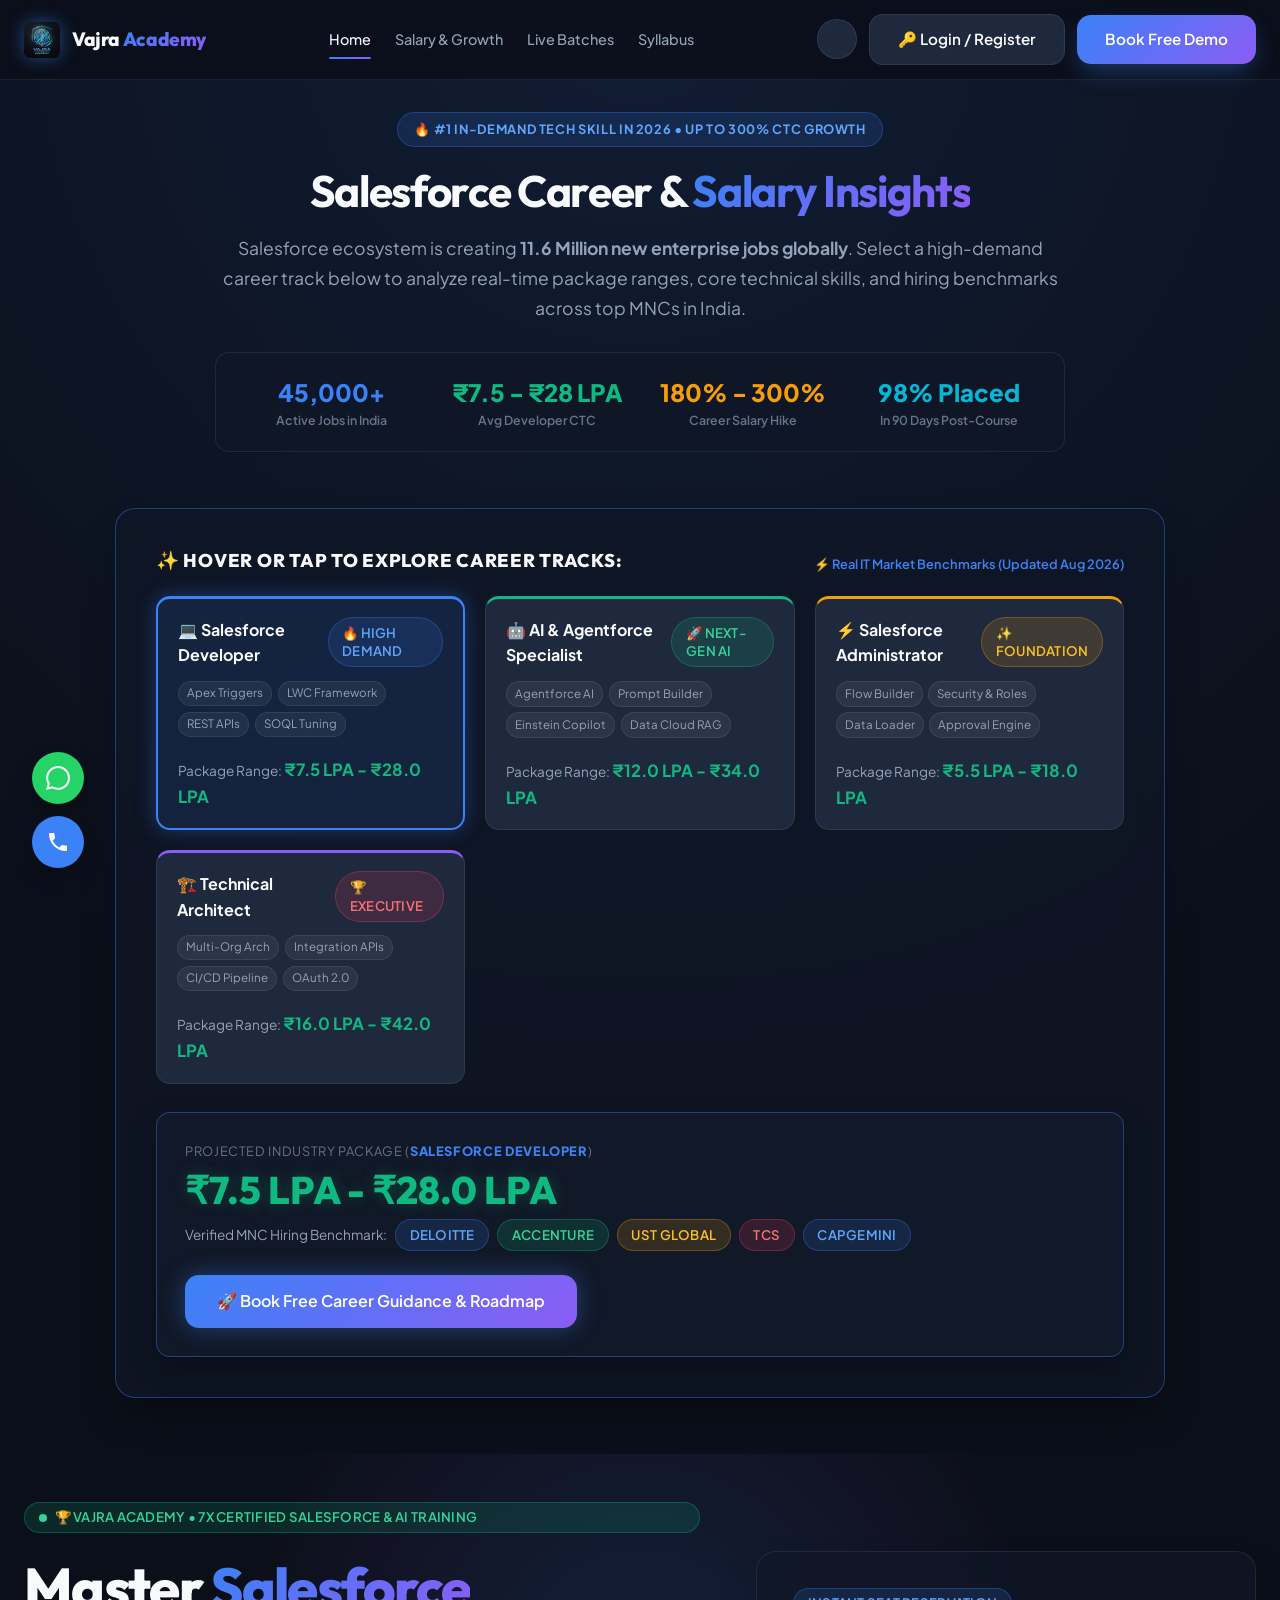
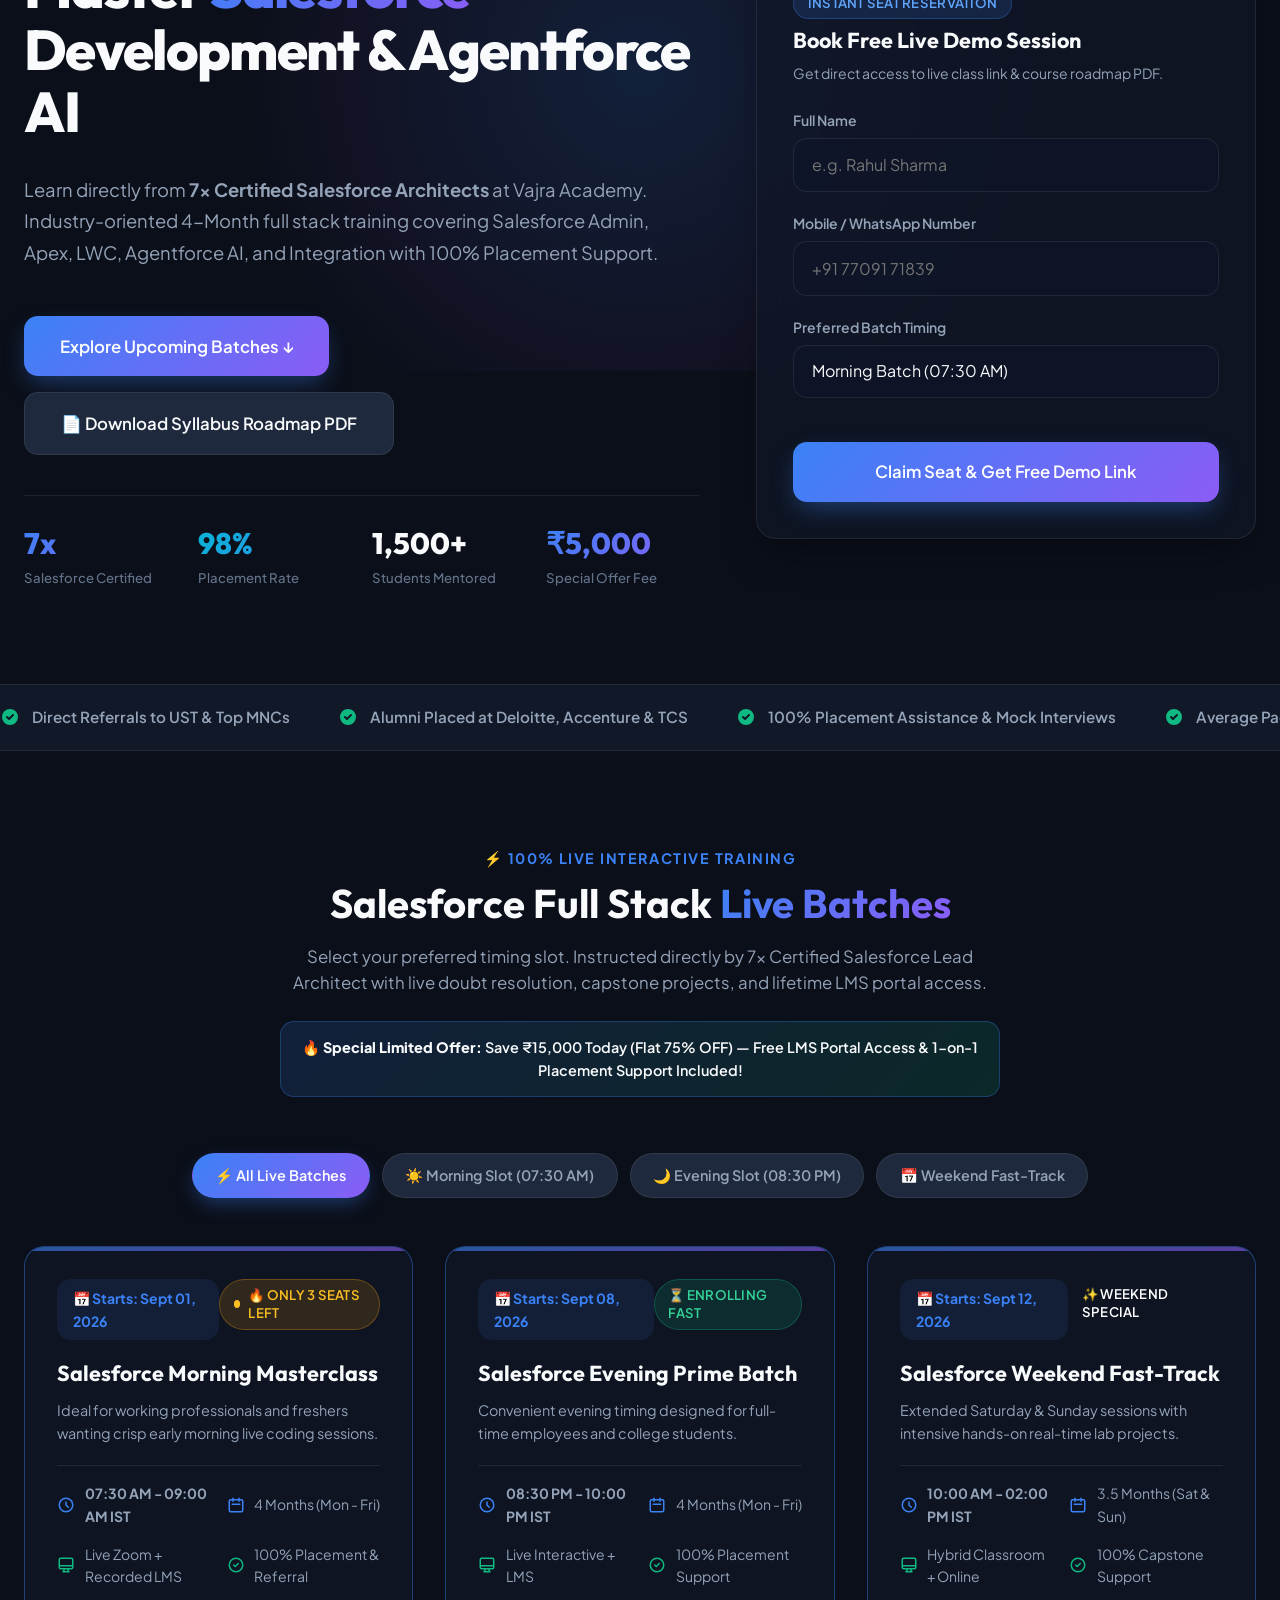
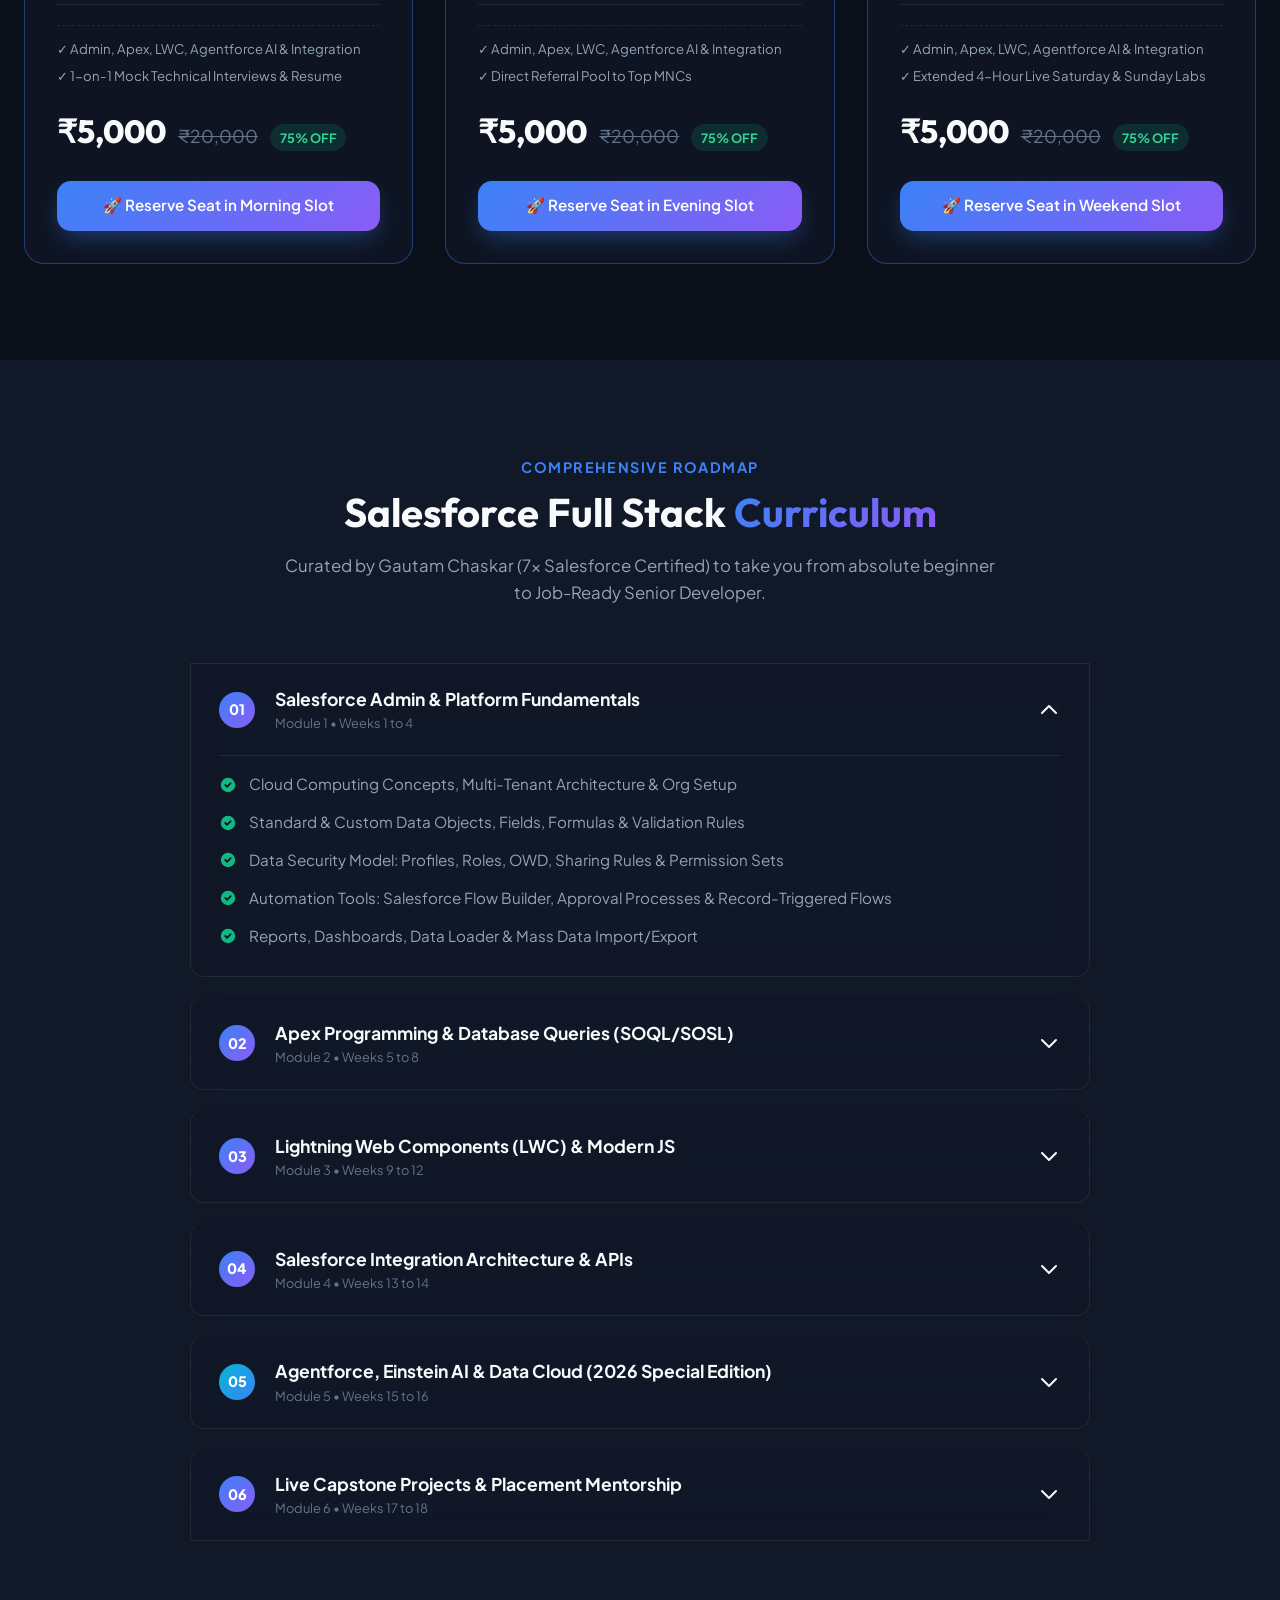
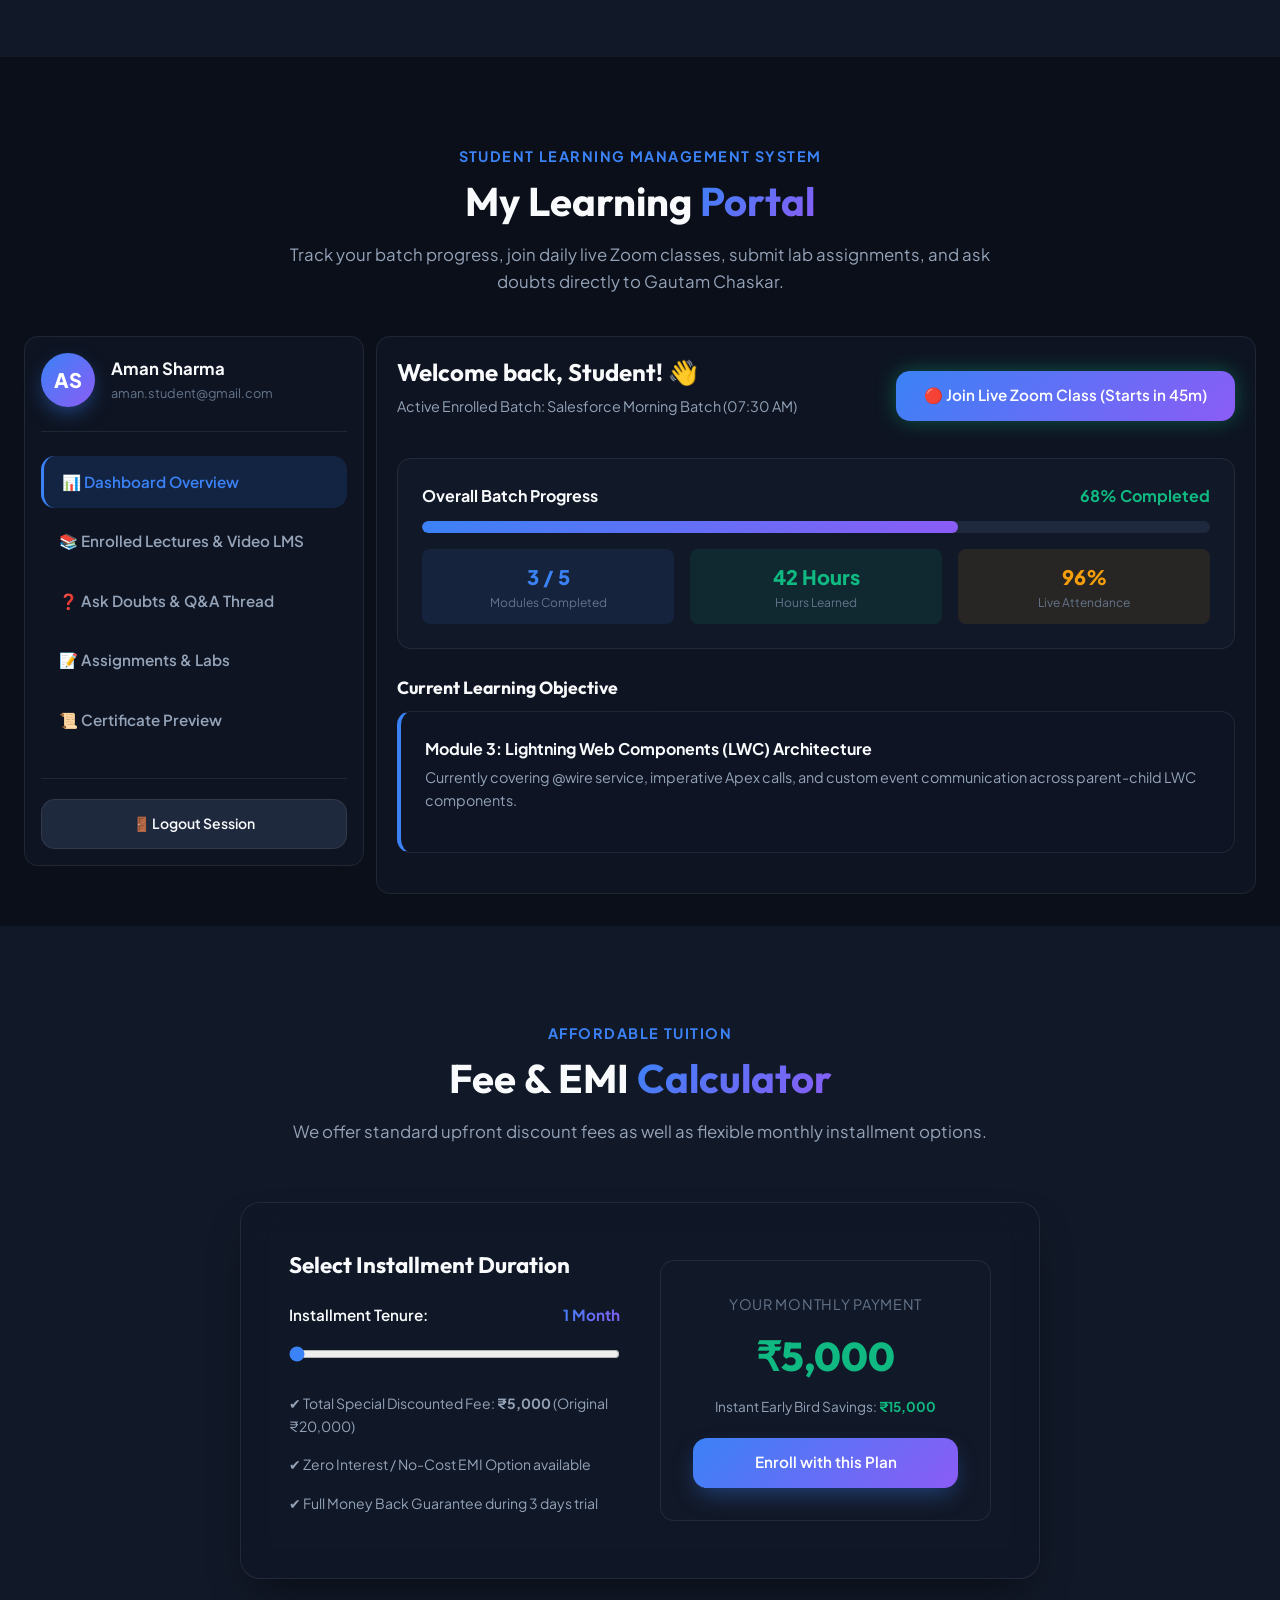
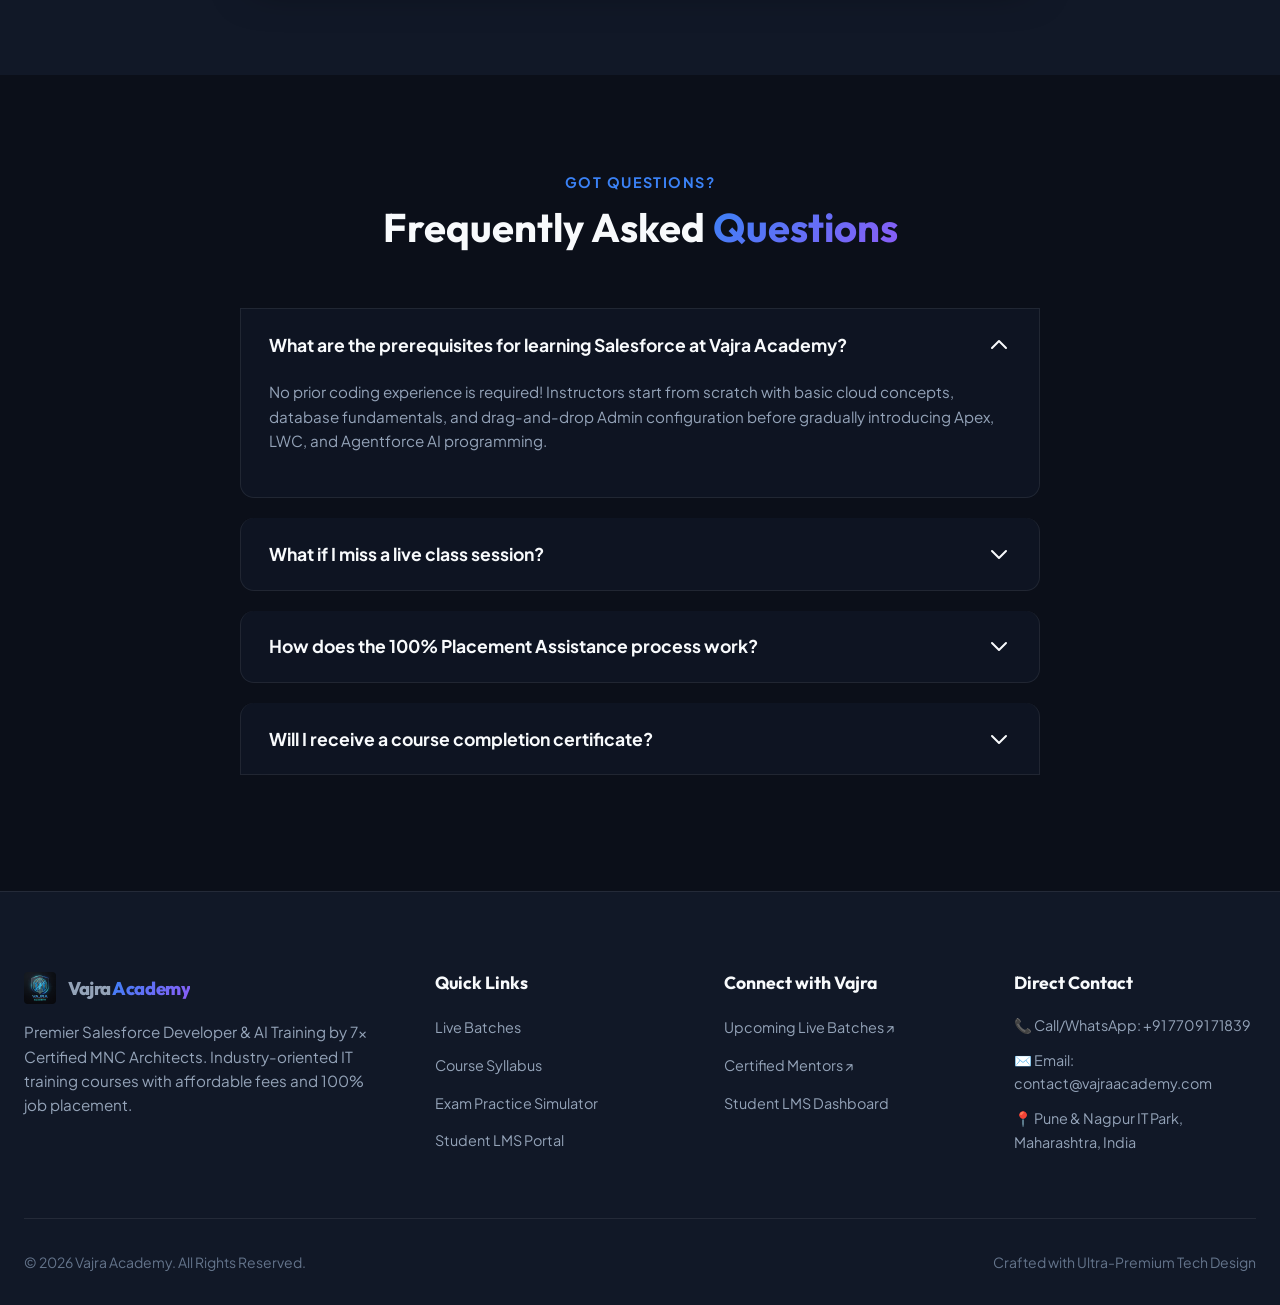
==== commit 87192996: "Remove Instructor section (#mentor) and navigation links from main site" ====
--- a/index.html
+++ b/index.html
@@ -39,7 +39,6 @@
       <ul class="nav-links">
         <li><a href="#hero" class="nav-link active">Home</a></li>
         <li><a href="#salary-calculator" class="nav-link">Salary & Growth</a></li>
-        <li><a href="#mentor" class="nav-link">Instructor</a></li>
         <li><a href="#batches" class="nav-link">Live Batches</a></li>
         <li><a href="#curriculum" class="nav-link">Syllabus</a></li>
       </ul>
@@ -71,7 +70,7 @@
   <!-- Mobile Drawer -->
   <div class="mobile-nav-drawer" id="mobileDrawer">
     <a href="#hero" class="nav-link">Home</a>
-    <a href="#mentor" class="nav-link">Instructor</a>
+    <a href="#salary-calculator" class="nav-link">Salary & Growth</a>
     <a href="#batches" class="nav-link">Live Batches</a>
     <a href="#curriculum" class="nav-link">Syllabus</a>
     <button class="btn btn-secondary btn-block" data-open-modal data-target-modal="authModal">
@@ -308,78 +307,7 @@
     </div>
   </section>
 
-  <!-- ==========================================================================
-       Instructor Highlight Section (Vajra Academy)
-       ========================================================================== -->
-  <section class="section" id="mentor" style="background: var(--bg-secondary);">
-    <div class="container">
-      <div class="section-header">
-        <span class="section-subtitle">Learn From Top MNC Experts</span>
-        <h2 class="section-title">Meet Your Lead Instructors: <span class="text-gradient">Vajra Academy</span></h2>
-        <p class="section-description">
-          Senior 7x Certified Salesforce Developers & Architects with 5+ years of experience building scalable enterprise cloud architectures.
-        </p>
-      </div>
-
-      <div class="hero-card bg-glass" style="max-width: 950px; margin: 0 auto; padding: 2.5rem;">
-        <div style="display: grid; grid-template-columns: 240px 1fr; gap: 2.5rem; align-items: center;">
-          <div style="text-align: center;">
-            <div style="position: relative; display: inline-block;">
-              <div style="width: 180px; height: 180px; border-radius: 50%; background: var(--gradient-primary); padding: 4px; box-shadow: 0 15px 35px -5px rgba(59, 130, 246, 0.5);">
-                <div style="width: 100%; height: 100%; border-radius: 50%; background: var(--bg-primary); display: flex; align-items: center; justify-content: center; font-size: 4.5rem; font-weight: 800; color: var(--accent-primary);">
-                  VA
-                </div>
-              </div>
-              <span class="badge badge-emerald" style="position: absolute; bottom: 0; left: 50%; transform: translateX(-50%); font-size: 0.75rem;">7x Certified</span>
-            </div>
-
-            <h3 style="font-size: 1.35rem; margin-top: 1rem; font-weight: 800;">Lead Architect</h3>
-            <p style="font-size: 0.875rem; color: var(--accent-primary); font-weight: 600;">7x Certified Salesforce Specialist</p>
-            <p style="font-size: 0.8rem; color: var(--text-muted);">Pune & Nagpur IT Park, India</p>
-
-            <div style="display: flex; gap: 0.75rem; justify-content: center; margin-top: 1rem;">
-              <a href="#batches" class="btn btn-secondary" style="padding: 0.4rem 0.8rem; font-size: 0.8rem;">
-                Explore Batches ↗
-              </a>
-            </div>
-          </div>
-
-          <div>
-            <h4 style="font-size: 1.2rem; margin-bottom: 0.75rem; color: var(--text-primary);">🏅 Certified Salesforce Credentials</h4>
-            
-            <div style="display: flex; flex-wrap: wrap; gap: 0.6rem; margin-bottom: 1.5rem;">
-              <span class="badge badge-primary">Platform Developer II</span>
-              <span class="badge badge-emerald">Salesforce AI Associate</span>
-              <span class="badge badge-amber">JavaScript Developer I</span>
-              <span class="badge badge-primary">Platform App Builder</span>
-              <span class="badge badge-emerald">Platform Developer I</span>
-              <span class="badge badge-amber">Salesforce Certified Administrator</span>
-              <span class="badge badge-rose">Platform Foundations</span>
-            </div>
-
-            <p style="color: var(--text-secondary); font-size: 0.95rem; line-height: 1.7; margin-bottom: 1rem;">
-              Vajra Academy instructors spearhead enterprise Salesforce projects specializing in Apex Triggers, Async Apex, LWC Component Architecture, SOQL performance tuning, and REST/SOAP API Integrations. With over 1,500+ students mentored, our practical curriculum guarantees real-world job readiness.
-            </p>
-
-            <div style="display: grid; grid-template-columns: repeat(3, 1fr); gap: 1rem; background: var(--bg-secondary); padding: 1rem; border-radius: var(--radius-md); border: 1px solid var(--glass-border);">
-              <div>
-                <div style="font-size: 0.8rem; color: var(--text-muted);">Instructors</div>
-                <div style="font-weight: 700; font-size: 0.95rem;">7x Certified SFDC</div>
-              </div>
-              <div>
-                <div style="font-size: 0.8rem; color: var(--text-muted);">Experience</div>
-                <div style="font-weight: 700; font-size: 0.95rem;">5+ Years Active</div>
-              </div>
-              <div>
-                <div style="font-size: 0.8rem; color: var(--text-muted);">Success Rate</div>
-                <div style="font-weight: 700; font-size: 0.95rem; color: var(--accent-emerald);">98% Placed</div>
-              </div>
-            </div>
-          </div>
-        </div>
-      </div>
-    </div>
-  </section>
+
 
   <!-- ==========================================================================
        Hiring Partners / Alumni Ticker
